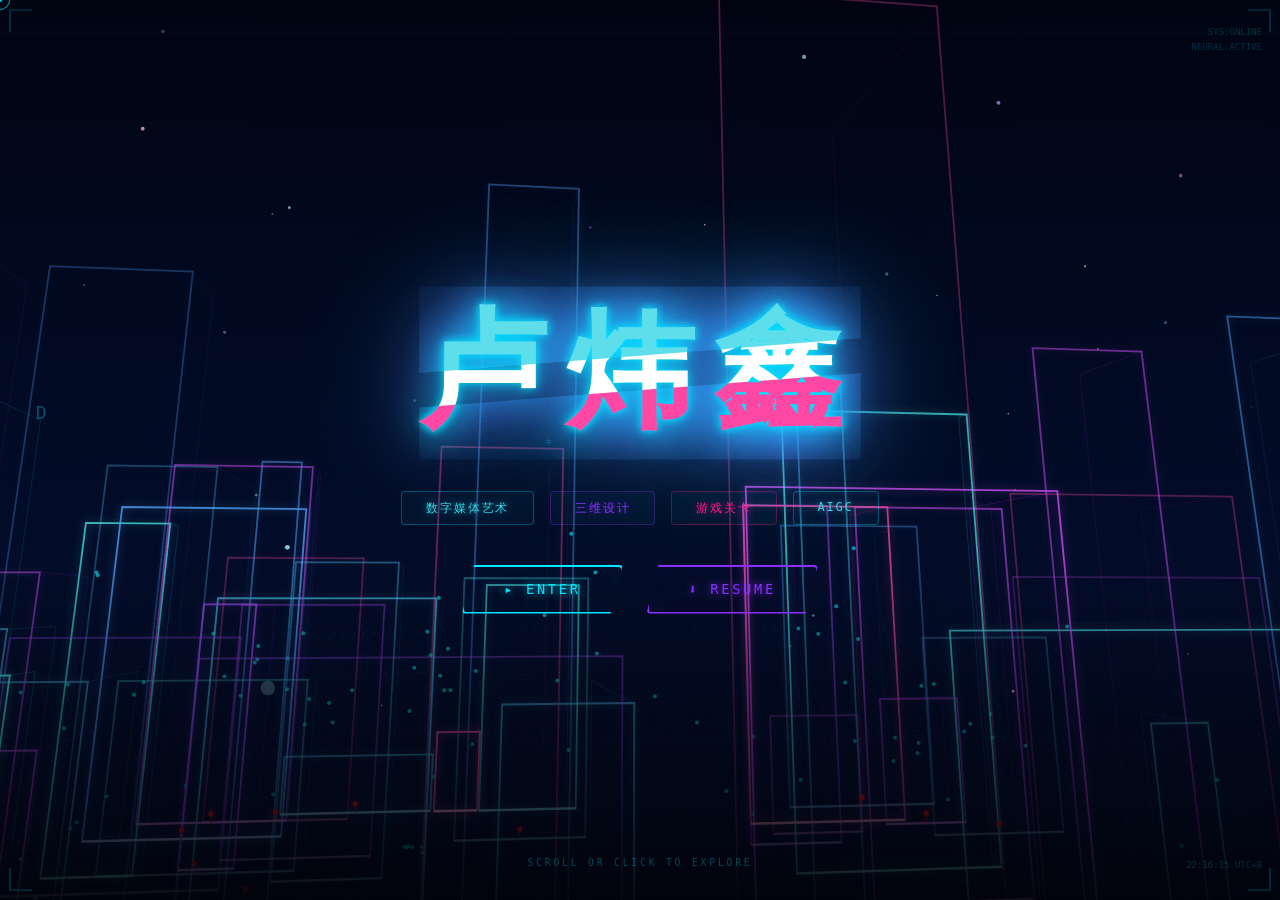
==== index.html @ b0047fca "初始版本：赛博朋克风格个人作品集" ====
<!DOCTYPE html>
<html lang="zh-CN">
<head>
  <meta charset="UTF-8">
  <meta name="viewport" content="width=device-width, initial-scale=1.0">
  <title>卢炜鑫 | Portfolio</title>
  <style>
    *{margin:0;padding:0;box-sizing:border-box}
    html,body{width:100%;height:100%;overflow:hidden;background:#010412}
    
    #cyber-canvas{position:fixed;top:0;left:0;width:100%;height:100%;z-index:0}
    
    .scanlines-overlay{
      position:fixed;inset:0;z-index:1;pointer-events:none;
      background:repeating-linear-gradient(0deg,transparent,transparent 2px,rgba(0,0,0,0.03) 2px,rgba(0,0,0,0.03) 4px);
      animation:scanMove 8s linear infinite;
    }
    @keyframes scanMove{0%{background-position:0 0}100%{background-position:0 8px}}
    
    /* Cursor - ALWAYS VISIBLE */
    #cursor{
      position:fixed;z-index:9999;pointer-events:none;
      width:20px;height:20px;
      border:1.5px solid rgba(0,229,255,0.7);
      border-radius:50%;
      transform:translate(-50%,-50%);
      transition:width 0.2s,height 0.2s,border-color 0.2s;
      mix-blend-mode:screen;
    }
    #cursor.hover{width:48px;height:48px;border-color:rgba(139,47,255,0.8)}
    #cursor.click{width:14px;height:14px;border-color:#fff}
    #cursor-dot{
      position:fixed;z-index:9999;pointer-events:none;
      width:4px;height:4px;
      background:rgba(0,229,255,0.9);
      border-radius:50%;
      transform:translate(-50%,-50%);
      box-shadow:0 0 8px rgba(0,229,255,0.6);
    }
    
    .home-wrapper{
      position:relative;z-index:10;
      min-height:100vh;display:flex;flex-direction:column;
      align-items:center;justify-content:center;padding:2rem;
    }
    
    .cyber-name{
      font-family:'Orbitron','Space Grotesk',sans-serif;
      font-size:clamp(3.5rem,10vw,8rem);font-weight:900;
      letter-spacing:0.15em;text-transform:uppercase;color:#fff;
      text-shadow:0 0 10px #00e5ff,0 0 40px #00e5ff,0 0 80px #8b2fff,0 0 120px #00e5ff;
      animation:cyberGlow 3s ease-in-out infinite;margin-bottom:0.5rem;position:relative;
    }
    @keyframes cyberGlow{
      0%,100%{text-shadow:0 0 10px #00e5ff,0 0 40px #00e5ff,0 0 80px #8b2fff}
      50%{text-shadow:0 0 20px #36d6e7,0 0 60px #8b2fff,0 0 120px #ff1a8c,0 0 160px #00e5ff}
    }
    .cyber-name::before,.cyber-name::after{
      content:attr(data-text);position:absolute;top:0;left:0;width:100%;height:100%;opacity:0.8;
    }
    .cyber-name::before{color:#36d6e7;animation:glitchTop 2s infinite;clip-path:polygon(0 0,100% 0,100% 30%,0 50%)}
    .cyber-name::after{color:#ff1a8c;animation:glitchBottom 2s infinite;clip-path:polygon(0 70%,100% 50%,100% 100%,0 100%)}
    @keyframes glitchTop{0%,100%{transform:translate(0)}20%{transform:translate(-3px,2px)}40%{transform:translate(3px,-2px)}60%{transform:translate(-1px,1px)}80%{transform:translate(2px,-1px)}}
    @keyframes glitchBottom{0%,100%{transform:translate(0)}20%{transform:translate(3px,-2px)}40%{transform:translate(-3px,2px)}60%{transform:translate(1px,-1px)}80%{transform:translate(-2px,1px)}}
    
    .cyber-tags{display:flex;gap:1rem;flex-wrap:wrap;justify-content:center;margin:1.5rem 0 2.5rem}
    .cyber-tag{
      padding:0.45rem 1.5rem;border:1px solid rgba(0,229,255,0.3);border-radius:4px;
      font-family:'JetBrains Mono',monospace;font-size:0.75rem;color:#36d6e7;
      letter-spacing:0.15em;background:rgba(0,229,255,0.03);
      text-shadow:0 0 8px rgba(0,229,255,0.5);
      animation:tagPulse 2s ease-in-out infinite;position:relative;overflow:hidden;
    }
    .cyber-tag:nth-child(2){animation-delay:0.3s;color:#8b2fff;border-color:rgba(139,47,255,0.3);text-shadow:0 0 8px rgba(139,47,255,0.5)}
    .cyber-tag:nth-child(3){animation-delay:0.6s;color:#ff1a8c;border-color:rgba(255,26,140,0.3);text-shadow:0 0 8px rgba(255,26,140,0.5)}
    .cyber-tag:nth-child(4){animation-delay:0.9s}
    @keyframes tagPulse{0%,100%{box-shadow:0 0 5px rgba(0,229,255,0.1)}50%{box-shadow:0 0 20px rgba(0,229,255,0.2),0 0 40px rgba(0,229,255,0.05)}}
    
    .cyber-buttons{display:flex;gap:1.5rem;flex-wrap:wrap;justify-content:center}
    .cyber-btn{
      padding:0.9rem 2.5rem;font-family:'JetBrains Mono',monospace;font-size:0.85rem;
      letter-spacing:0.2em;text-transform:uppercase;border-radius:4px;
      cursor:pointer;transition:all 0.3s;position:relative;overflow:hidden;
      clip-path:polygon(12px 0,100% 0,calc(100% - 12px) 100%,0 100%);
      text-decoration:none;display:inline-block;
    }
    .cyber-btn-start{background:transparent;border:2px solid #00e5ff;color:#00e5ff;text-shadow:0 0 10px #00e5ff;box-shadow:0 0 20px rgba(0,229,255,0.15),inset 0 0 20px rgba(0,229,255,0.05)}
    .cyber-btn-start:hover{background:rgba(0,229,255,0.1);box-shadow:0 0 40px rgba(0,229,255,0.3),0 0 80px rgba(0,229,255,0.1);transform:translateY(-2px)}
    .cyber-btn-dl{background:transparent;border:2px solid #8b2fff;color:#8b2fff;text-shadow:0 0 10px #8b2fff;box-shadow:0 0 20px rgba(139,47,255,0.15),inset 0 0 20px rgba(139,47,255,0.05)}
    .cyber-btn-dl:hover{background:rgba(139,47,255,0.1);box-shadow:0 0 40px rgba(139,47,255,0.3);transform:translateY(-2px)}
    
    .home-hint{position:absolute;bottom:2rem;font-family:'JetBrains Mono',monospace;font-size:0.6rem;letter-spacing:0.3em;color:rgba(0,229,255,0.3);animation:hintPulse 2s ease-in-out infinite}
    @keyframes hintPulse{0%,100%{opacity:0.3}50%{opacity:0.7}}
    
    /* Slash transition (hidden until click) */
    .slash-half{position:fixed;top:0;height:100vh;background:#010108;z-index:1001;pointer-events:none;display:none}
    .slash-half.show{display:block}
    .slash-left{left:0;width:55vw;clip-path:polygon(0 0,100% 0,25% 100%,0 100%);transform:translateX(0)}
    .slash-left.slash-out{transform:translateX(-60vw);transition:transform 0.7s cubic-bezier(0.7,0,0.3,1)}
    .slash-right{right:0;width:55vw;clip-path:polygon(75% 0,100% 0,100% 100%,0 100%);transform:translateX(0)}
    .slash-right.slash-out{transform:translateX(60vw);transition:transform 0.7s cubic-bezier(0.7,0,0.3,1)}
    .slash-flash{position:fixed;inset:0;z-index:1002;background:#fff;opacity:0;pointer-events:none;transition:opacity 0.1s}
    .slash-flash.active{opacity:1}
    .slash-zoom{transition:transform 0.6s cubic-bezier(0.7,0,0.3,1),filter 0.6s,opacity 0.6s}
    .slash-zoom.zooming{transform:scale(1.8);filter:blur(3px);opacity:0.3}
    
    @media(max-width:768px){
      #cursor,#cursor-dot{display:none}
      .cyber-name{font-size:3rem}
    }
  </style>
</head>
<body>

<canvas id="cyber-canvas"></canvas>
<canvas id="trail-canvas" style="position:fixed;inset:0;z-index:5;pointer-events:none"></canvas>
<div class="scanlines-overlay"></div>
<div id="cursor"></div>
<div id="cursor-dot"></div>

<div class="home-wrapper slash-zoom">
  <h1 class="cyber-name" data-text="卢炜鑫">卢炜鑫</h1>
  <div class="cyber-tags">
    <span class="cyber-tag">数字媒体艺术</span>
    <span class="cyber-tag">三维设计</span>
    <span class="cyber-tag">游戏关卡</span>
    <span class="cyber-tag">AIGC</span>
  </div>
  <div class="cyber-buttons">
    <a href="about.html" class="cyber-btn cyber-btn-start" id="btn-enter">▸ ENTER</a>
    <button class="cyber-btn cyber-btn-dl" id="dl-resume">⬇ RESUME</button>
  </div>
  <div class="home-hint">SCROLL OR CLICK TO EXPLORE</div>
</div>

<div class="slash-half slash-left" id="slash-l"></div>
<div class="slash-half slash-right" id="slash-r"></div>
<div class="slash-flash" id="slash-flash"></div>

<script>
// ===== CURSOR SYSTEM =====
(function(){
  var cr=document.getElementById('cursor'),cd=document.getElementById('cursor-dot');
  var cx=0,cy=0,cdx=0,cdy=0;
  document.addEventListener('mousemove',function(e){cx=e.clientX;cy=e.clientY;if(cd){cd.style.left=cx+'px';cd.style.top=cy+'px'}});
  function ac(){cdx+=(cx-cdx)*0.12;cdy+=(cy-cdy)*0.12;if(cr){cr.style.left=cdx+'px';cr.style.top=cdy+'px'}requestAnimationFrame(ac)}
  ac();
  var ht='a,button,.cyber-btn';
  document.addEventListener('mouseover',function(e){if(e.target.closest(ht)&&cr)cr.classList.add('hover')});
  document.addEventListener('mouseout',function(e){if(e.target.closest(ht)&&cr)cr.classList.remove('hover')});
  document.addEventListener('mousedown',function(){if(cr)cr.classList.add('click')});
  document.addEventListener('mouseup',function(){if(cr)cr.classList.remove('click')});
})();

// ===== ENTER TRANSITION =====
document.getElementById('btn-enter').addEventListener('click',function(e){
  e.preventDefault();var t=this.getAttribute('href');
  var w=document.querySelector('.home-wrapper'),sl=document.getElementById('slash-l'),sr=document.getElementById('slash-r'),sf=document.getElementById('slash-flash');
  sl.classList.add('show');sr.classList.add('show');sl.offsetHeight;
  if(w)w.classList.add('slash-zoom','zooming');
  setTimeout(function(){sl.classList.add('slash-out');sr.classList.add('slash-out')},100);
  setTimeout(function(){sf.classList.add('active')},450);
  setTimeout(function(){window.location.href=t},600);
});

// ===== RESUME DOWNLOAD =====
document.getElementById('dl-resume').addEventListener('click',function(){
  var a=document.createElement('a');a.href='简历.pdf';a.download='卢炜鑫_简历.pdf';a.click();
});

// ===== WIREFRAME CITY CANVAS =====
(function(){
  var C=document.getElementById('cyber-canvas');if(!C)return;
  var X=C.getContext('2d'),W,H;
  function R(){W=C.width=window.innerWidth;H=C.height=window.innerHeight}R();window.addEventListener('resize',R);
  var M={x:W/2,y:H/2};document.addEventListener('mousemove',function(e){M.x=e.clientX;M.y=e.clientY});
  var T=0,scrollY=0;window.addEventListener('scroll',function(){scrollY=window.pageYOffset});
  var clicks=[];document.addEventListener('click',function(e){clicks.push({x:e.clientX,y:e.clientY,r:0,a:0.8})});

  var cam={x:0,y:1.8,z:0.5,tx:0,ty:0};
  var VPX=W/2,VPY=H*0.55;

  function project(x,y,z){
    var dx=x-cam.x,dy=y-cam.y,dz=z-cam.z;
    var rx=dx*Math.cos(-cam.tx)-dz*Math.sin(-cam.tx);
    var rz=dx*Math.sin(-cam.tx)+dz*Math.cos(-cam.tx);
    var ry=dy*Math.cos(-cam.ty)-rz*Math.sin(-cam.ty);
    var rz2=dy*Math.sin(-cam.ty)+rz*Math.cos(-cam.ty);
    if(rz2<0.03)return null;
    var scale=3.5/(rz2+0.5);
    return{x:VPX+rx*scale*W*0.28,y:VPY-ry*scale*H*0.22,scale:scale,rz:rz2};
  }

  var gS=18,gSp=0.4;
  var blds=[];
  for(var i=0;i<80;i++){
    var bx=(Math.random()-0.5)*gS*gSp,bz=0.3+Math.random()*gS*gSp*0.9;
    var bw=0.12+Math.random()*0.7,bh=0.4+Math.random()*3,bd=0.08+Math.random()*0.6;
    var hue=[195,270,330,180,210,285][Math.floor(Math.random()*6)];
    blds.push({x:bx,z:bz,w:bw,h:bh,d:bd,hue:hue,glow:0.5+Math.random()*0.5,pulse:Math.random()*Math.PI*2,ps:0.015+Math.random()*0.05,a2:Math.random()>0.35,gridC:[],sec:Math.floor(1+Math.random()*4)});
  }
  for(var i=0;i<blds.length;i++)for(var j=i+1;j<blds.length;j++){var dx=blds[i].x-blds[j].x,dz=blds[i].z-blds[j].z;if(Math.sqrt(dx*dx+dz*dz)<1.6&&Math.random()<0.25)blds[i].gridC.push(j)}

  var df=[];for(var i=0;i<100;i++){var o={x:(Math.random()-0.5)*gS*gSp,z:0.05,sp:0.02+Math.random()*0.12,hue:[195,270,330,180][Math.floor(Math.random()*4)]};o.ox=o.x;df.push(o)}
  var fp=[];for(var i=0;i<120;i++)fp.push({x:(Math.random()-0.5)*10,y:0.5+Math.random()*5,z:0.1+Math.random()*7,vx:(Math.random()-0.5)*0.012,vy:(Math.random()-0.5)*0.01,vz:(Math.random()-0.5)*0.012,size:0.4+Math.random()*2.5,hue:[195,270,330,180][Math.floor(Math.random()*4)],a:0.25+Math.random()*0.7});
  var cc='01ABCDEFGHIJKLシステムリンクデータフローネットワーク'.split(''),fc=[];for(var i=0;i<40;i++)fc.push({x:(Math.random()-0.5)*9,y:0.5+Math.random()*5,z:0.2+Math.random()*6,vx:(Math.random()-0.5)*0.008,vy:(Math.random()-0.5)*0.006,vz:(Math.random()-0.5)*0.008,text:cc[Math.floor(Math.random()*cc.length)],a:0.15+Math.random()*0.4});
  var pulses=[];setInterval(function(){pulses.push({x:(Math.random()-0.5)*gS*gSp,z:0.3+Math.random()*gS*gSp*0.7,r:0,a:0.5})},3000);

  function dB(b,md){
    var fbl=project(b.x-b.w/2,b.h,b.z),fbr=project(b.x+b.w/2,b.h,b.z),ftl=project(b.x-b.w/2,0,b.z),ftr=project(b.x+b.w/2,0,b.z);
    if(!fbl||!ftl||!ftr||!fbr)return;
    var alpha=b.glow*(0.7+Math.sin(T*b.ps+b.pulse)*0.3);
    if(md<250)alpha=Math.min(1,alpha+(250-md)/250*0.4);
    var h=b.hue,sat=85,lum=62;if(md<200){sat=95;lum=78}

    var btl=project(b.x-b.w/2,0,b.z+b.d),btr=project(b.x+b.w/2,0,b.z+b.d),bbl=project(b.x-b.w/2,b.h,b.z+b.d),bbr=project(b.x+b.w/2,b.h,b.z+b.d);
    for(var s=1;s<b.sec;s++){var sy=b.h*(s/b.sec),sl=project(b.x-b.w/2,sy,b.z),sr=project(b.x+b.w/2,sy,b.z);if(sl&&sr){X.strokeStyle='hsla('+h+',80%,55%,'+alpha*0.12+')';X.lineWidth=0.4;X.beginPath();X.moveTo(sl.x,sl.y);X.lineTo(sr.x,sr.y);X.stroke()}}
    X.strokeStyle='hsla('+h+','+sat+'%,'+lum+'%,'+alpha+')';X.lineWidth=1.8;
    X.shadowColor='hsla('+h+','+sat+'%,'+lum+'%,'+alpha*0.7+')';X.shadowBlur=10;
    X.beginPath();X.moveTo(ftl.x,ftl.y);X.lineTo(ftr.x,ftr.y);X.lineTo(fbr.x,fbr.y);X.lineTo(fbl.x,fbl.y);X.closePath();X.stroke();
    X.strokeStyle='hsla('+h+',100%,85%,'+alpha+')';X.lineWidth=2.5;X.shadowBlur=18;X.beginPath();X.moveTo(ftl.x,ftl.y);X.lineTo(ftr.x,ftr.y);X.stroke();X.shadowBlur=0;
    var midY=ftl.y+(fbl.y-ftl.y)*0.5,midX=ftl.x+(ftr.x-ftl.x)*0.5;X.strokeStyle='hsla('+h+',75%,55%,'+alpha*0.12+')';X.lineWidth=0.4;X.beginPath();X.moveTo(ftl.x,midY);X.lineTo(ftr.x,midY);X.moveTo(midX,ftl.y);X.lineTo(midX,fbl.y);X.stroke();
    if(btl&&btr){X.strokeStyle='hsla('+h+',80%,50%,'+alpha*0.35+')';X.lineWidth=0.7;X.beginPath();X.moveTo(ftr.x,ftr.y);X.lineTo(btr.x,btr.y);X.lineTo(bbr.x,bbr.y);X.lineTo(fbr.x,fbr.y);X.stroke()}
    if(b.a2){var tx=(ftl.x+ftr.x)/2,ty=ftl.y;X.strokeStyle='rgba(255,20,20,0.7)';X.lineWidth=1;X.beginPath();X.moveTo(tx,ty);X.lineTo(tx,ty-18*fbl.scale);X.stroke();X.fillStyle='#ff1414';X.shadowColor='rgba(255,0,0,0.9)';X.shadowBlur=6;X.beginPath();X.arc(tx,ty-18*fbl.scale,2.5,0,Math.PI*2);X.fill();X.shadowBlur=0}
  }

  function drawGrid(){
    for(var i=0;i<2;i++){X.strokeStyle='rgba(0,229,255,'+(i===0?'0.05':'0.03')+')';X.lineWidth=0.5;
      for(var gx=-gS;gx<gS;gx++){X.beginPath();for(var gz=0;gz<=gS;gz++){var p=project(gx*gSp+(i*0.1),0,gz*gSp);if(p)X.lineTo(p.x,p.y);else{X.moveTo(0,0);X.beginPath()}}X.stroke()}
      for(var gz=0;gz<=gS;gz++){X.beginPath();for(var gx=-gS;gx<=gS;gx++){var p=project(gx*gSp+(i*0.1),0,gz*gSp);if(p)X.lineTo(p.x,p.y);else{X.moveTo(0,0);X.beginPath()}}X.stroke()}
    }
  }

  function drawConn(){
    blds.forEach(function(b){b.gridC.forEach(function(j){var ob=blds[j],p1=project(b.x,b.h*0.6,b.z),p2=project(ob.x,ob.h*0.6,ob.z);if(!p1||!p2)return;var alpha=0.08+Math.sin(T*0.025+b.pulse)*0.04;X.strokeStyle='rgba(0,200,255,'+alpha+')';X.lineWidth=0.5;X.setLineDash([3,7]);X.beginPath();X.moveTo(p1.x,p1.y);X.lineTo(p2.x,p2.y);X.stroke();X.setLineDash([]);var dp=(T*0.02+b.pulse*2)%1;X.fillStyle='rgba(0,255,255,0.6)';X.beginPath();X.arc(p1.x+(p2.x-p1.x)*dp,p1.y+(p2.y-p1.y)*dp,2,0,Math.PI*2);X.fill()})});
  }

  function drawFlow(){
    df.forEach(function(d){d.z+=d.sp;if(d.z>gS*gSp){d.z=0.05;d.x=(Math.random()-0.5)*gS*gSp;d.ox=d.x}d.x=d.ox+Math.sin(d.z*5+T*0.02)*0.3;var p=project(d.x,0.02,d.z);if(!p)return;X.fillStyle='hsla('+d.hue+',90%,85%,0.8)';X.shadowColor='hsla('+d.hue+',90%,75%,0.7)';X.shadowBlur=5;X.beginPath();X.arc(p.x,p.y,1.8*p.scale,0,Math.PI*2);X.fill();X.shadowBlur=0});
  }

  function drawFP(){
    fp.forEach(function(p){p.x+=p.vx;p.y+=p.vy;p.z+=p.vz;if(Math.abs(p.x)>6.5)p.vx*=-1;if(p.y>5.5||p.y<0.15)p.vy*=-1;if(p.z>7.5||p.z<0.05)p.vz*=-1;var proj=project(p.x,p.y,p.z);if(!proj||proj.x<0||proj.x>W||proj.y<0||proj.y>H)return;X.fillStyle='hsla('+p.hue+',80%,80%,'+p.a+')';X.beginPath();X.arc(proj.x,proj.y,p.size*proj.scale,0,Math.PI*2);X.fill()});
  }

  function drawFC(){
    fc.forEach(function(f){f.x+=f.vx;f.y+=f.vy;f.z+=f.vz;if(Math.abs(f.x)>5)f.vx*=-1;if(f.y>5||f.y<0.2)f.vy*=-1;if(f.z>6.5||f.z<0.1)f.vz*=-1;var proj=project(f.x,f.y,f.z);if(!proj||proj.x<0||proj.x>W||proj.y<0||proj.y>H)return;X.font=(10*proj.scale)+'px "JetBrains Mono",monospace';X.fillStyle='rgba(0,229,255,'+f.a+')';X.textAlign='center';X.fillText(f.text,proj.x,proj.y)});
  }

  function drawPulses(){
    for(var i=pulses.length-1;i>=0;i--){var p=pulses[i];p.r+=0.03;p.a-=0.003;if(p.a<=0){pulses.splice(i,1);continue}var cp=project(p.x,0.05,p.z);if(cp){X.beginPath();X.arc(cp.x,cp.y,p.r*20,0,Math.PI*2);X.strokeStyle='rgba(0,229,255,'+p.a*0.3+')';X.lineWidth=1.5;X.stroke()}}
  }

  function drawClicks(){
    for(var i=clicks.length-1;i>=0;i--){var cl=clicks[i];cl.r+=4;cl.a-=0.012;if(cl.a<=0){clicks.splice(i,1);continue}X.beginPath();X.arc(cl.x,cl.y,cl.r,0,Math.PI*2);X.strokeStyle='rgba(0,229,255,'+cl.a+')';X.lineWidth=2.5;X.shadowColor='rgba(0,229,255,'+cl.a+')';X.shadowBlur=20;X.stroke();X.shadowBlur=0}
  }

  function drawHUD(){
    X.strokeStyle='rgba(0,229,255,0.3)';X.lineWidth=1.2;var bs=22;
    X.beginPath();X.moveTo(10,10+bs);X.lineTo(10,10);X.lineTo(10+bs,10);X.stroke();
    X.beginPath();X.moveTo(W-10-bs,10);X.lineTo(W-10,10);X.lineTo(W-10,10+bs);X.stroke();
    X.beginPath();X.moveTo(10,H-10-bs);X.lineTo(10,H-10);X.lineTo(10+bs,H-10);X.stroke();
    X.beginPath();X.moveTo(W-10-bs,H-10);X.lineTo(W-10,H-10);X.lineTo(W-10,H-10-bs);X.stroke();
    X.font='9px "JetBrains Mono",monospace';X.fillStyle='rgba(0,229,255,0.2)';X.textAlign='right';
    ['SYS:ONLINE','NEURAL:ACTIVE'].forEach(function(t,i){X.fillText(t,W-18,35+i*15)});
    var d=new Date();X.textAlign='right';X.fillText(d.toTimeString().substring(0,8)+' UTC+8',W-18,H-32);
  }

  function animate(){
    T++;
    cam.tx=-0.15+Math.sin(T*0.0004)*0.12+(M.x/W-0.5)*0.25;
    cam.ty=-0.22+Math.cos(T*0.00035)*0.06+(M.y/H-0.5)*0.08;
    cam.z=(0.8+Math.sin(T*0.00025)*0.25)-(T*0.00008);if(cam.z<0.3)cam.z=1.2;
    cam.y+=scrollY*0.0003;scrollY=0;

    var sk=X.createLinearGradient(0,0,0,H);
    sk.addColorStop(0,'#010412');sk.addColorStop(0.35,'#020a22');sk.addColorStop(0.65,'#030d2a');sk.addColorStop(1,'#041030');
    X.fillStyle=sk;X.fillRect(0,0,W,H);
    drawGrid();drawPulses();drawConn();
    blds.sort(function(a,b){return(a.z+a.d)-(b.z+b.d)});
    blds.forEach(function(b){var bp=project(b.x,b.h*0.5,b.z);var dist=bp?Math.sqrt((bp.x-M.x)**2+(bp.y-M.y)**2):9999;dB(b,dist)});
    drawFlow();drawFC();drawFP();drawClicks();
    for(var i=0;i<4;i++){var sy=(T*1.5+i*H/4)%H;X.strokeStyle='rgba(0,229,255,'+(0.02+Math.sin(sy)*0.015)+')';X.lineWidth=0.8;X.beginPath();X.moveTo(0,sy);X.lineTo(W,sy);X.stroke()}
    var fg=X.createLinearGradient(0,VPY+60,0,H);fg.addColorStop(0,'rgba(2,4,16,0)');fg.addColorStop(0.45,'rgba(2,4,16,0.55)');fg.addColorStop(1,'rgba(1,2,8,0.9)');X.fillStyle=fg;X.fillRect(0,VPY+60,W,H-VPY-60);
    drawHUD();
    
// ===== CURSOR TRAIL =====
var trailCtx2=document.getElementById('trail-canvas').getContext('2d');
var trailPos2=[];
document.addEventListener('mousemove',function(e){trailPos2.push({x:e.clientX,y:e.clientY,t:performance.now()});if(trailPos2.length>25)trailPos2.shift()});
function drawTrail2(){
  trailCtx2.clearRect(0,0,window.innerWidth,window.innerHeight);
  for(var i=0;i<trailPos2.length;i++){var p=trailPos2[i],age=(performance.now()-p.t)/1000,alpha=Math.max(0,0.5-age*2.5),r=1+(i/trailPos2.length)*5;
    trailCtx2.beginPath();trailCtx2.arc(p.x,p.y,r,0,Math.PI*2);
    trailCtx2.fillStyle='rgba(0,229,255,'+alpha+')';trailCtx2.fill();
    trailCtx2.beginPath();trailCtx2.arc(p.x,p.y,r*2.5,0,Math.PI*2);
    trailCtx2.fillStyle='rgba(0,229,255,'+alpha*0.15+')';trailCtx2.fill();
  }
  requestAnimationFrame(drawTrail2);
}
drawTrail2();
requestAnimationFrame(animate);
  }
  animate();
})();
</script>

</body>
</html>
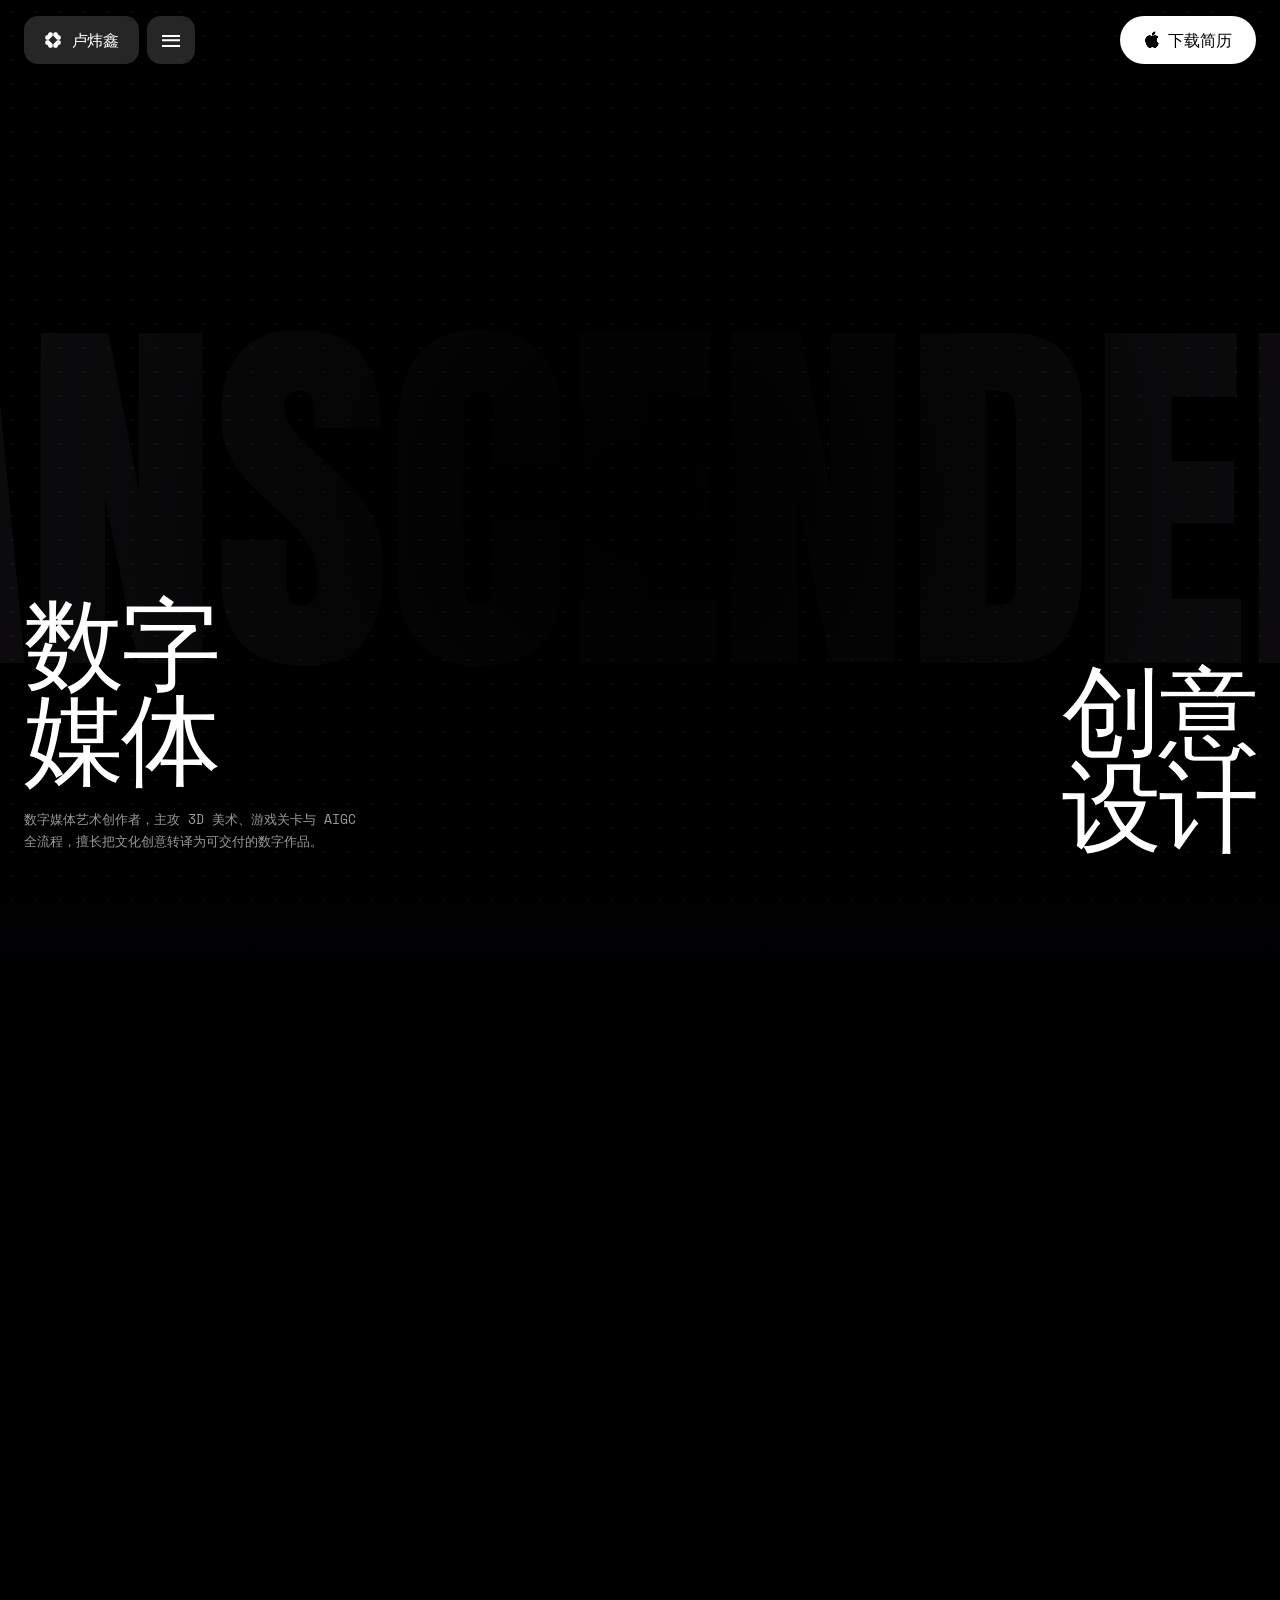
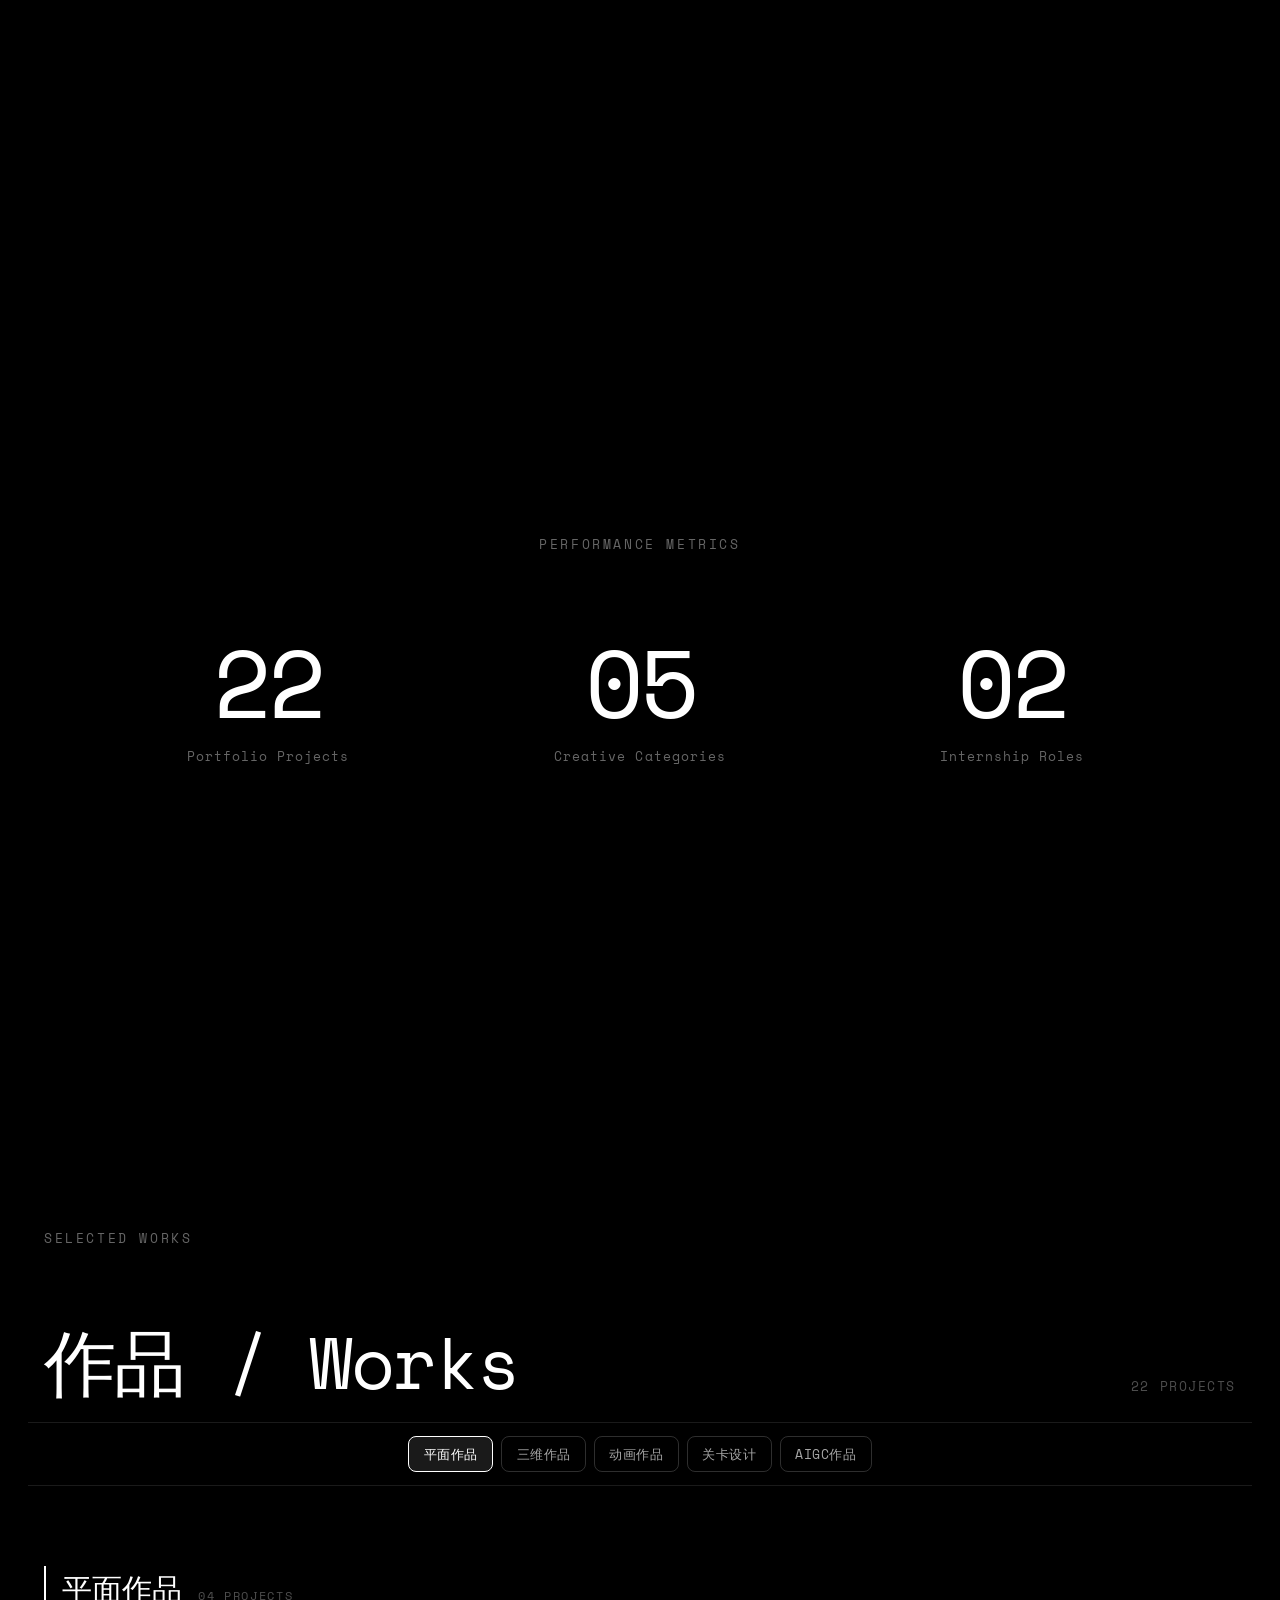
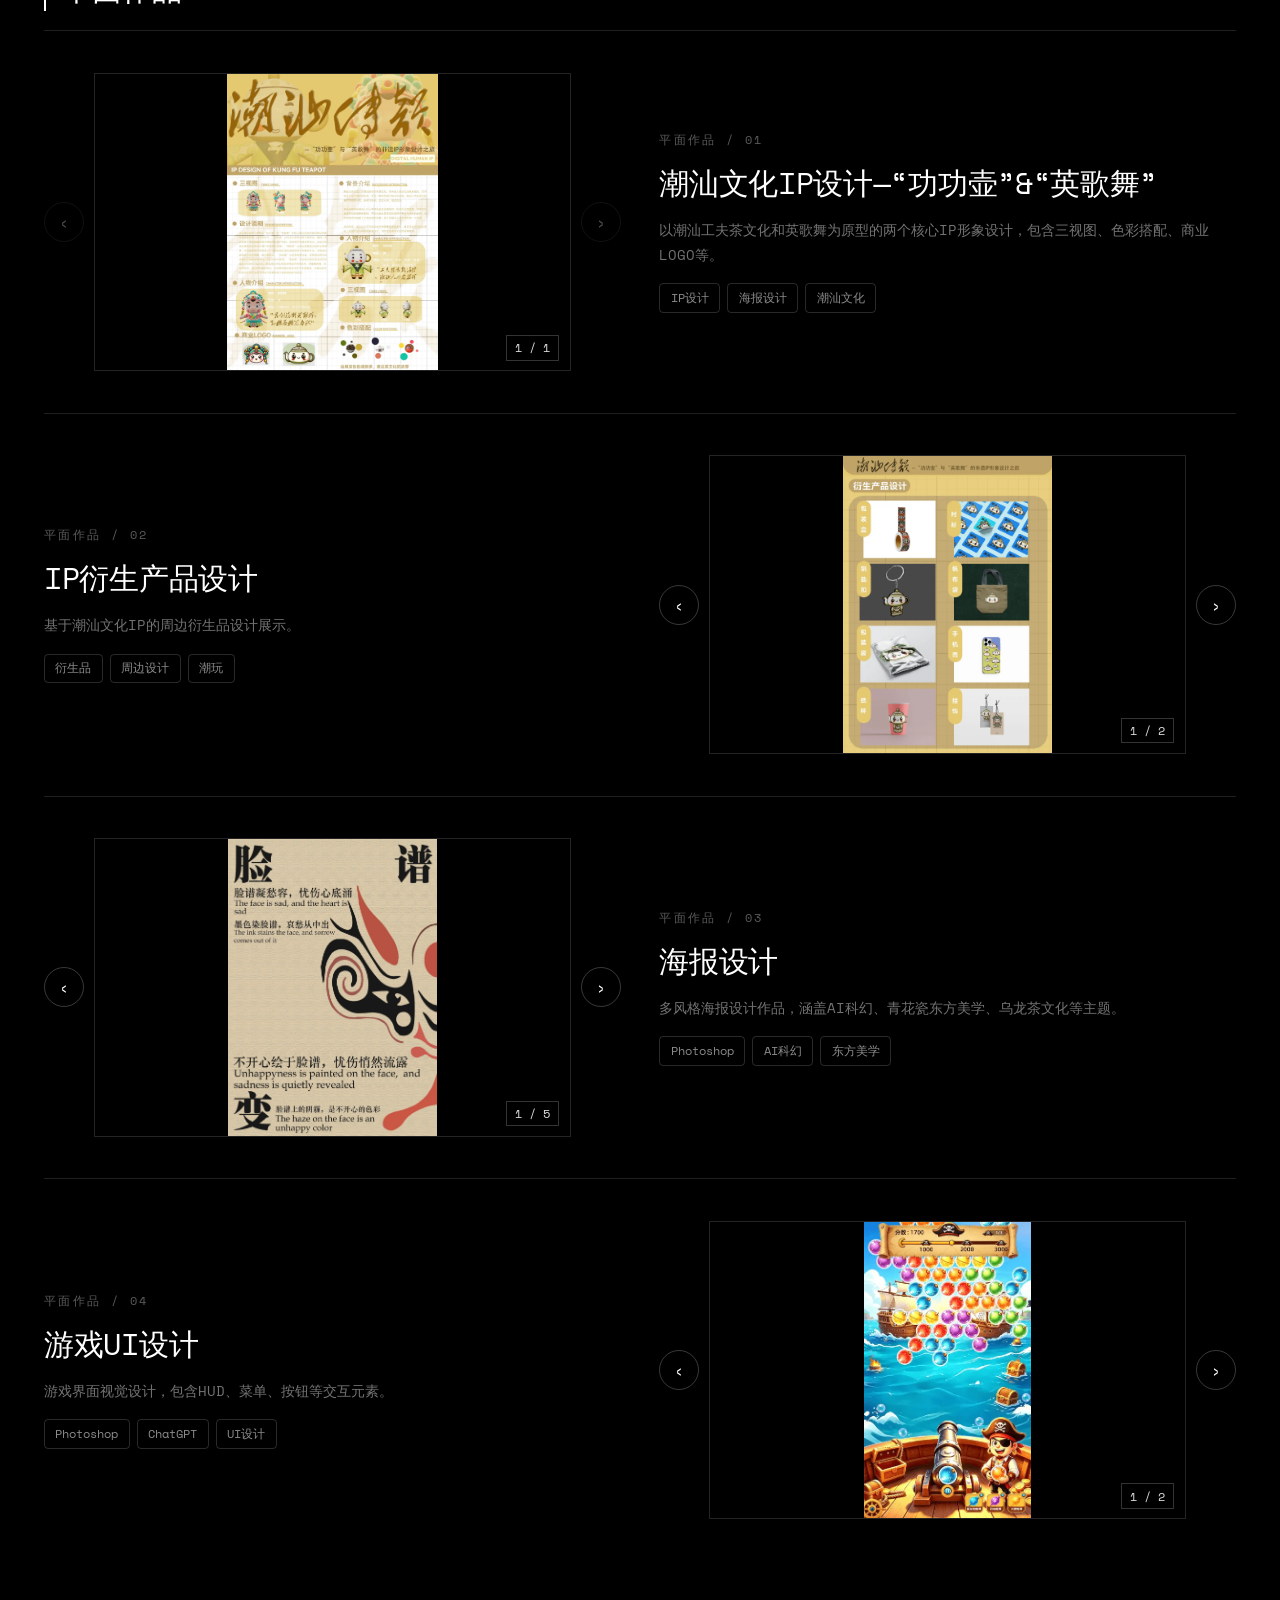
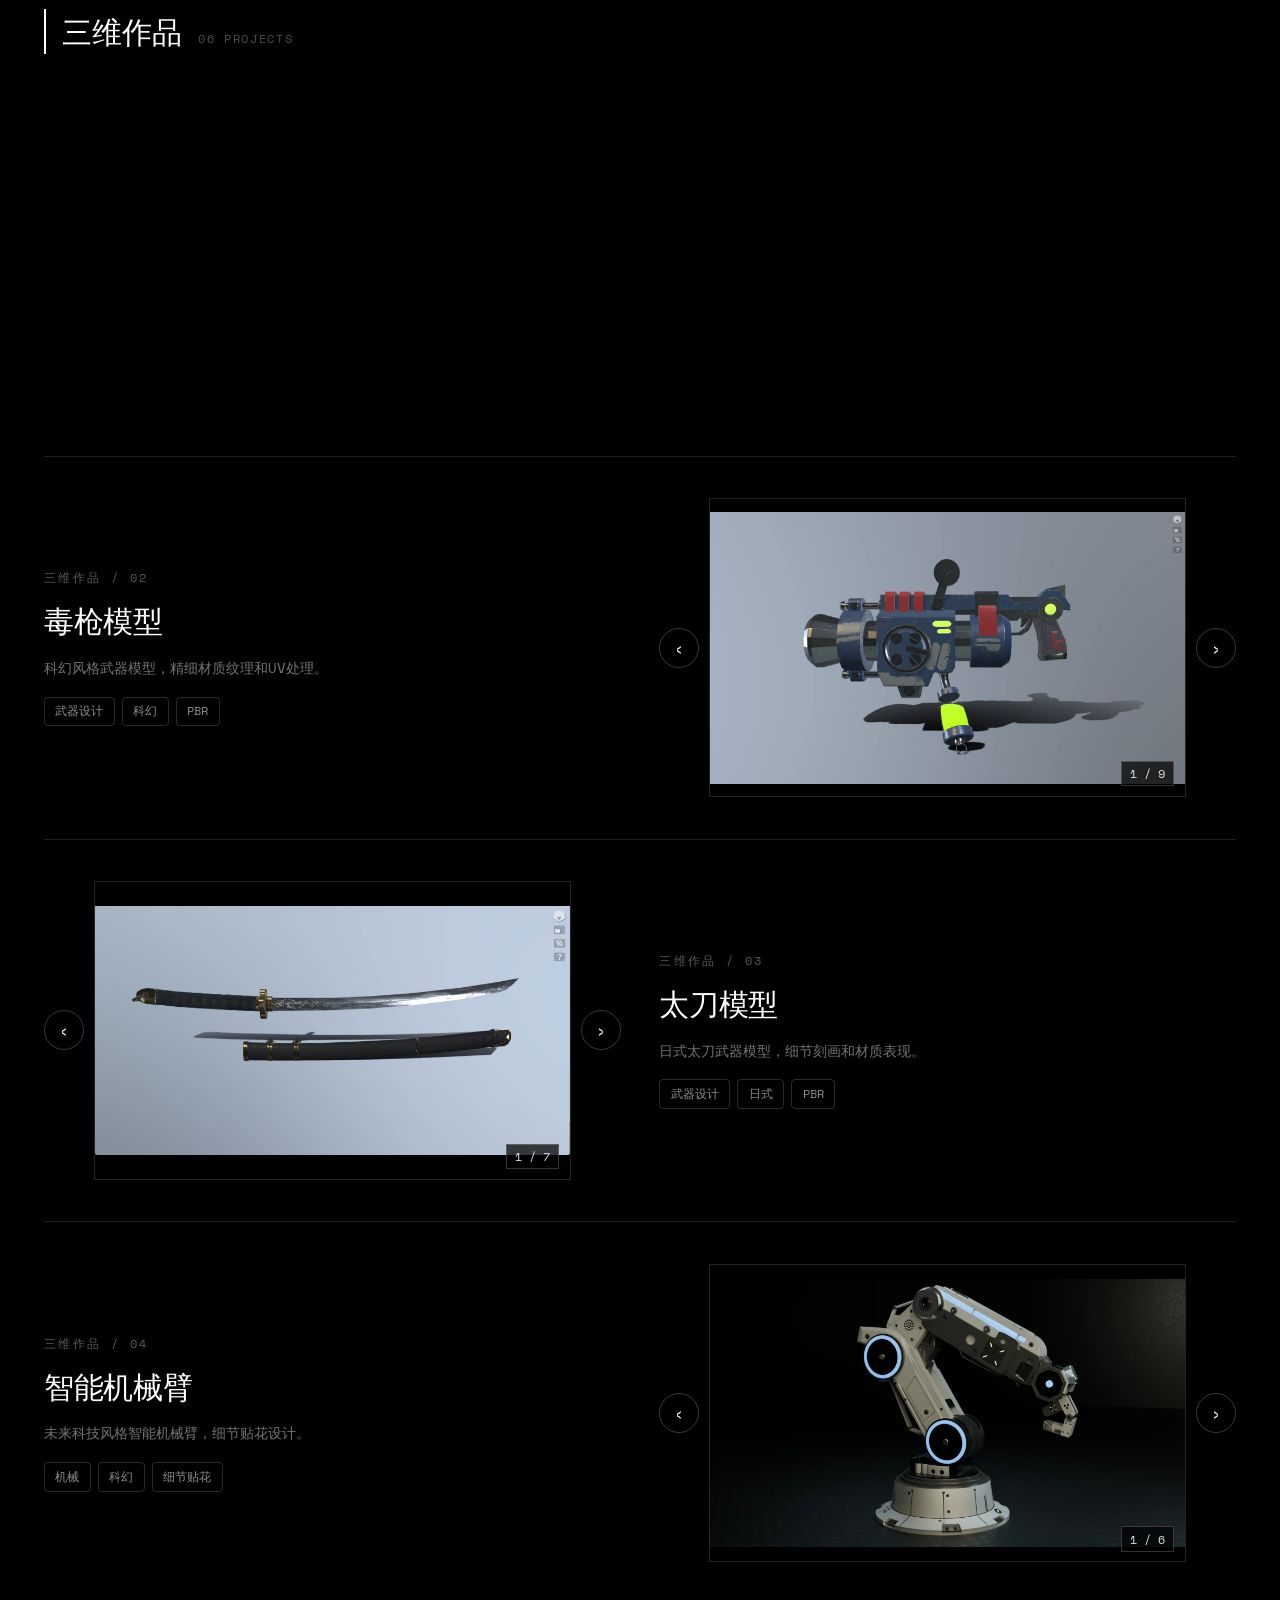
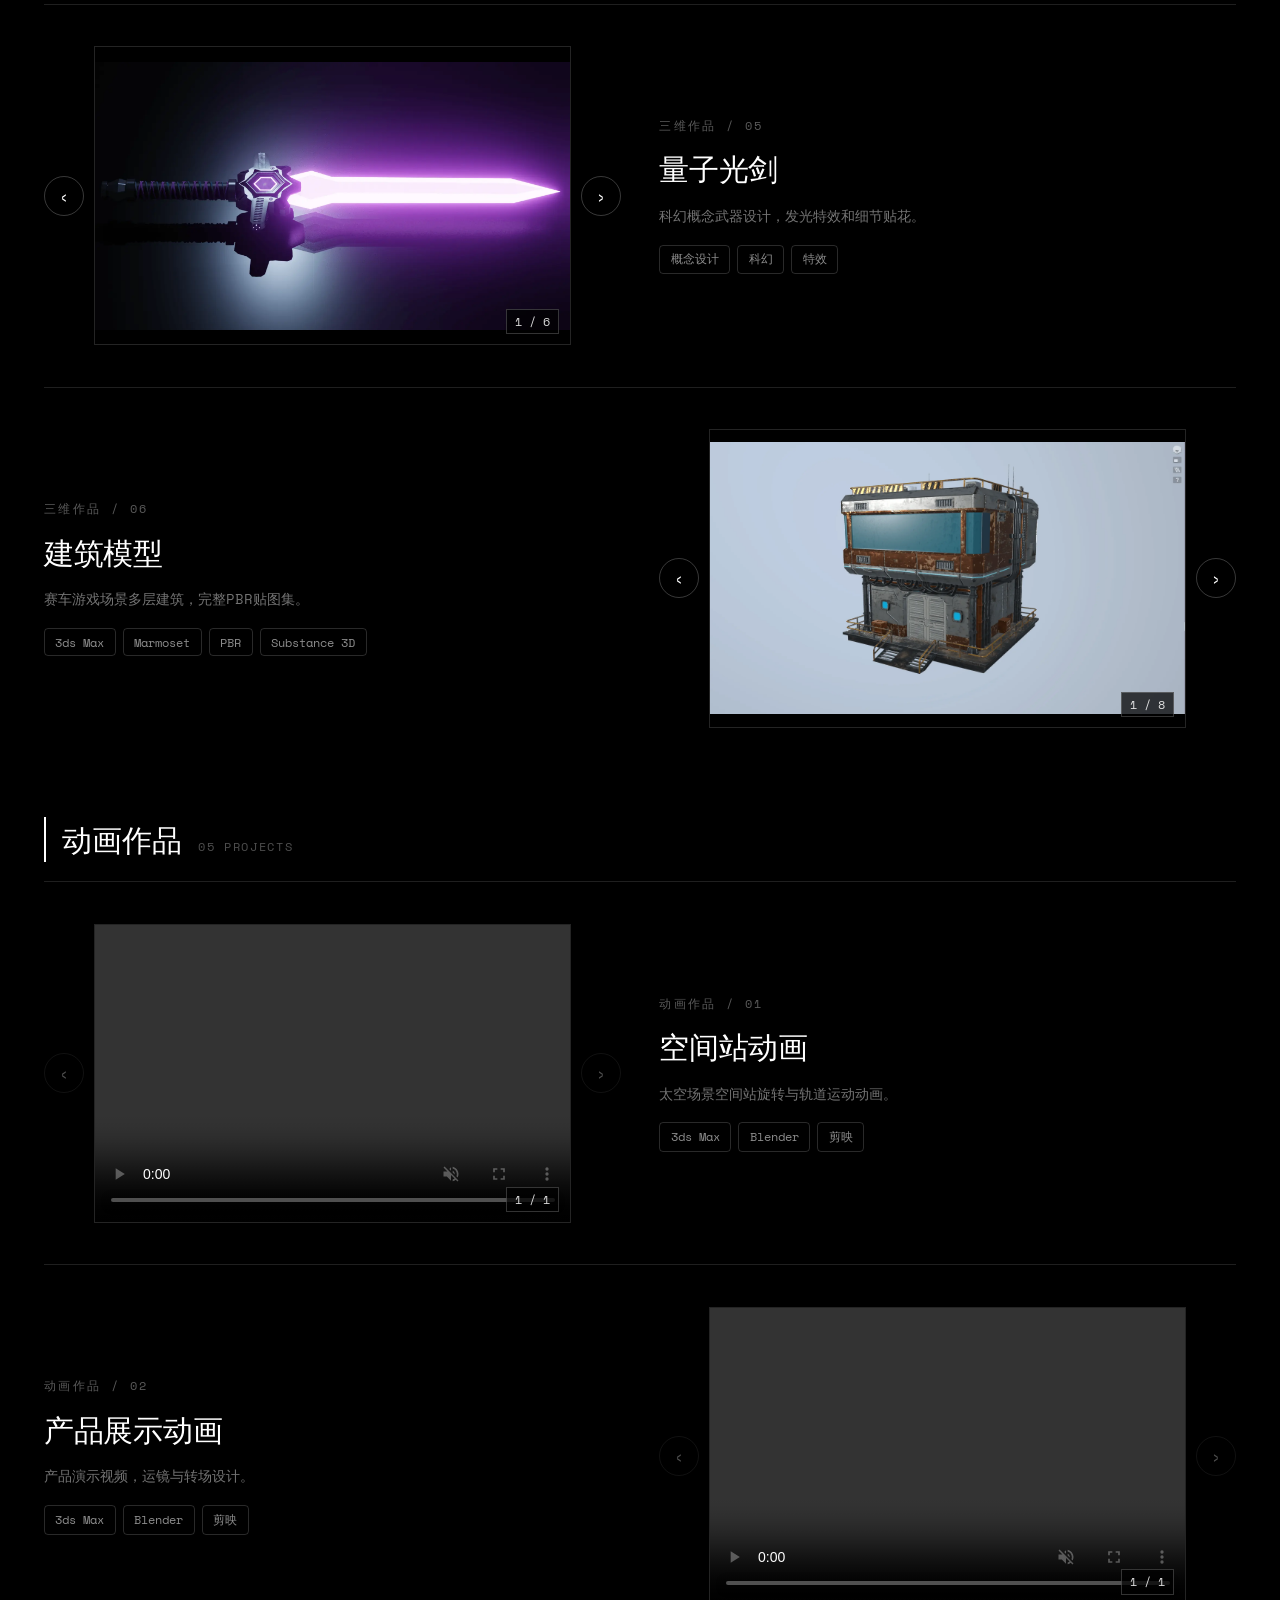
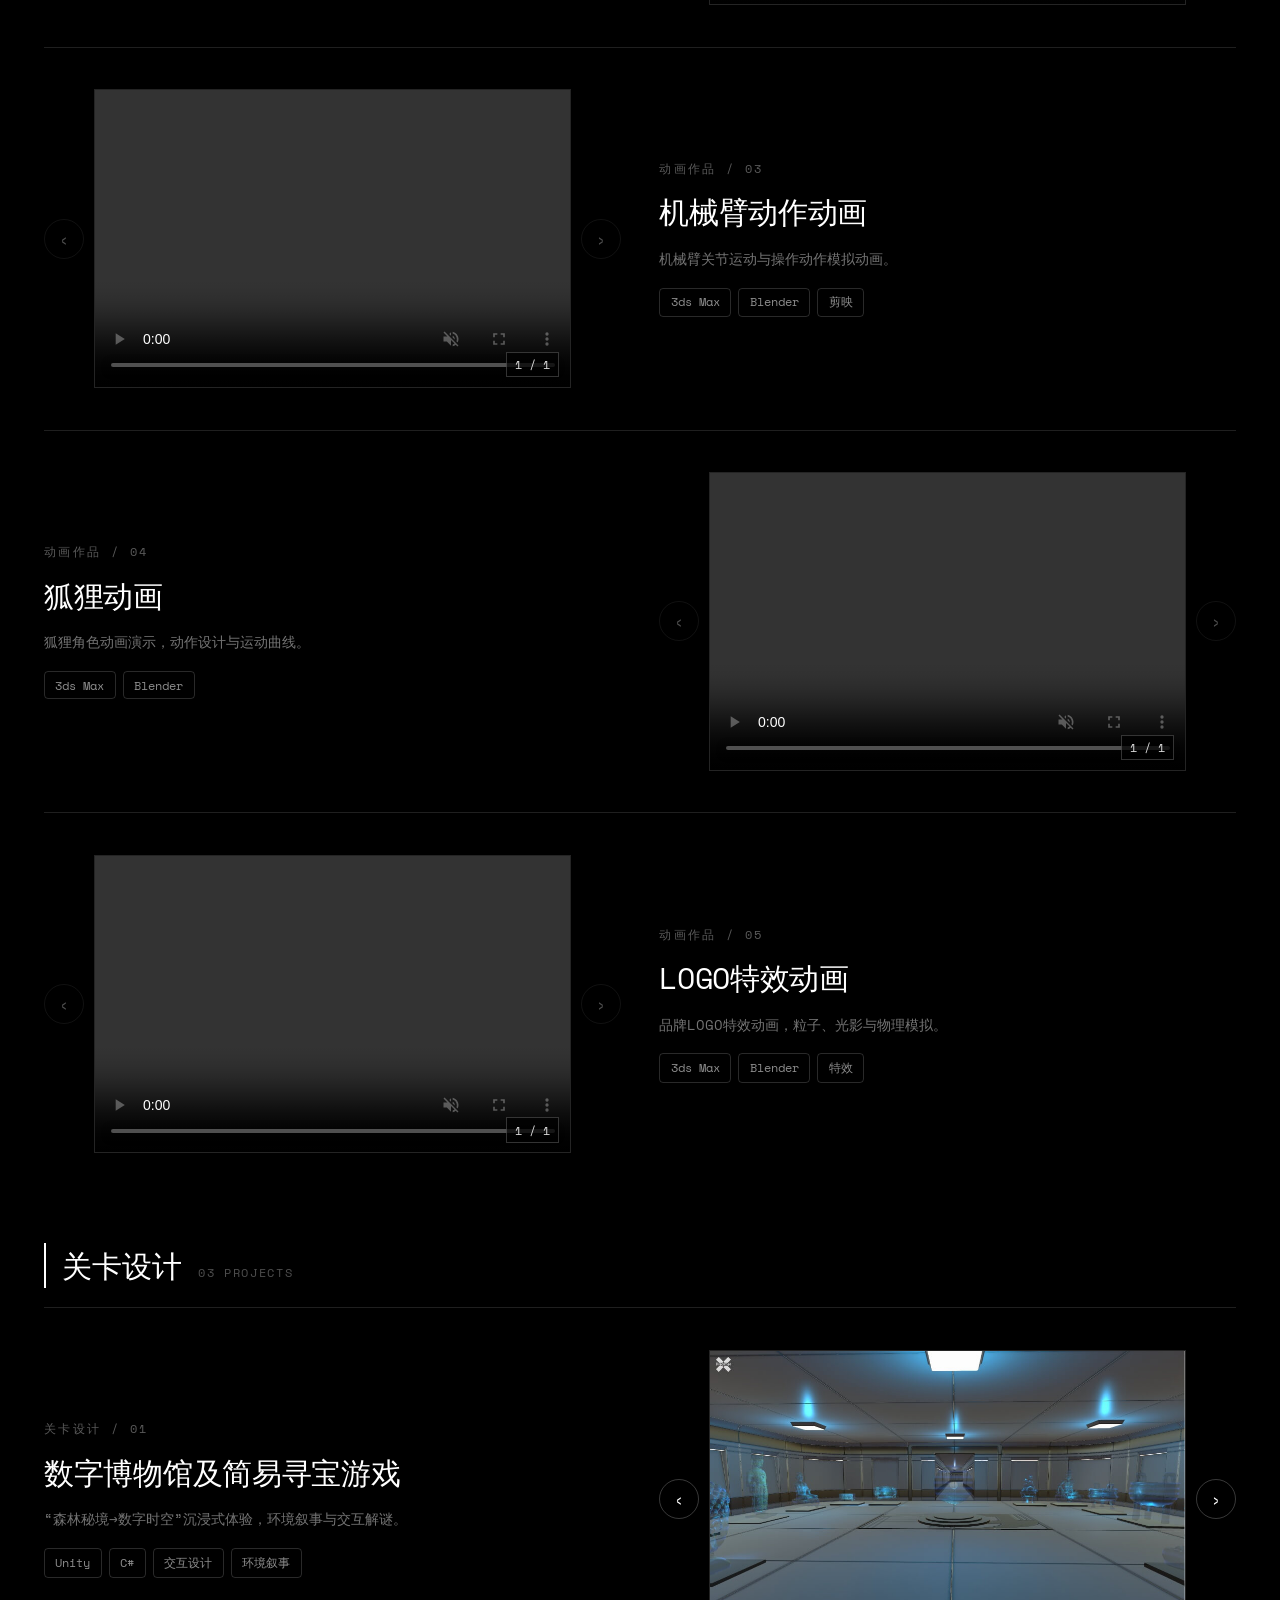
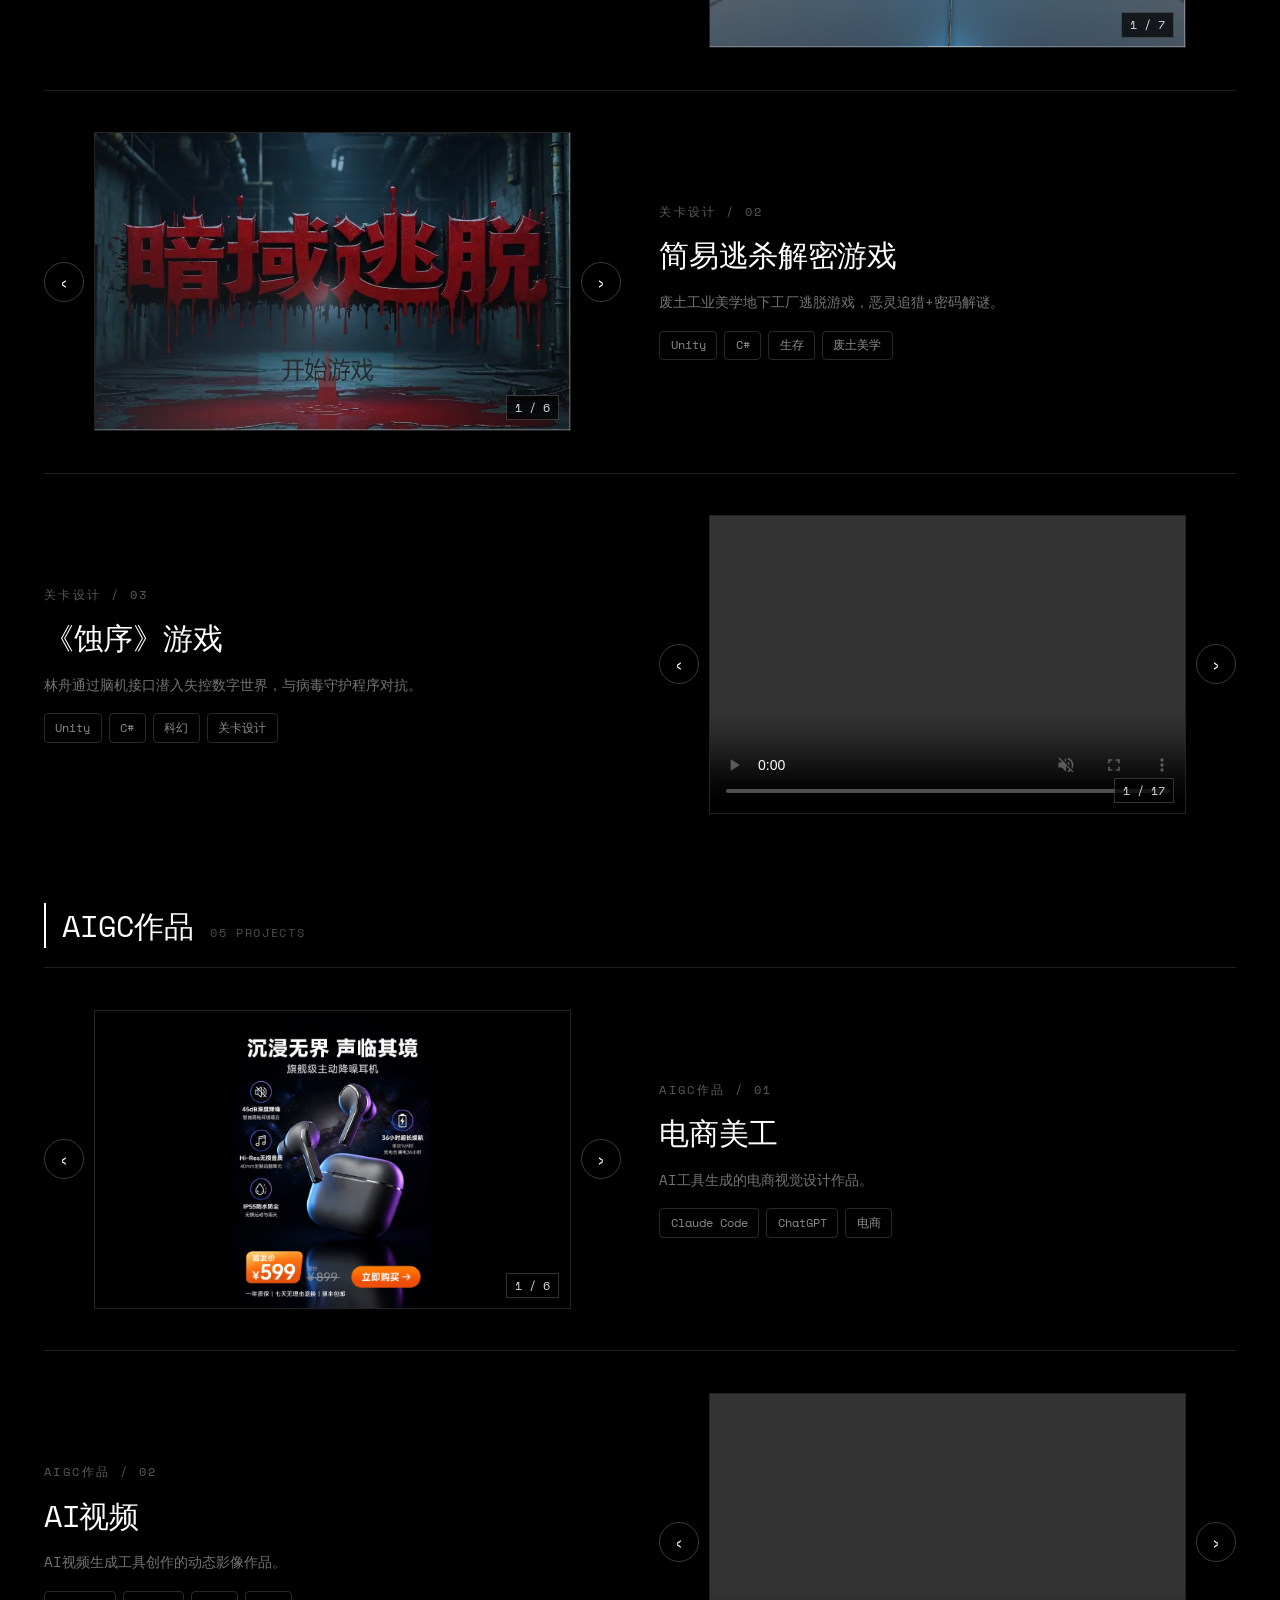
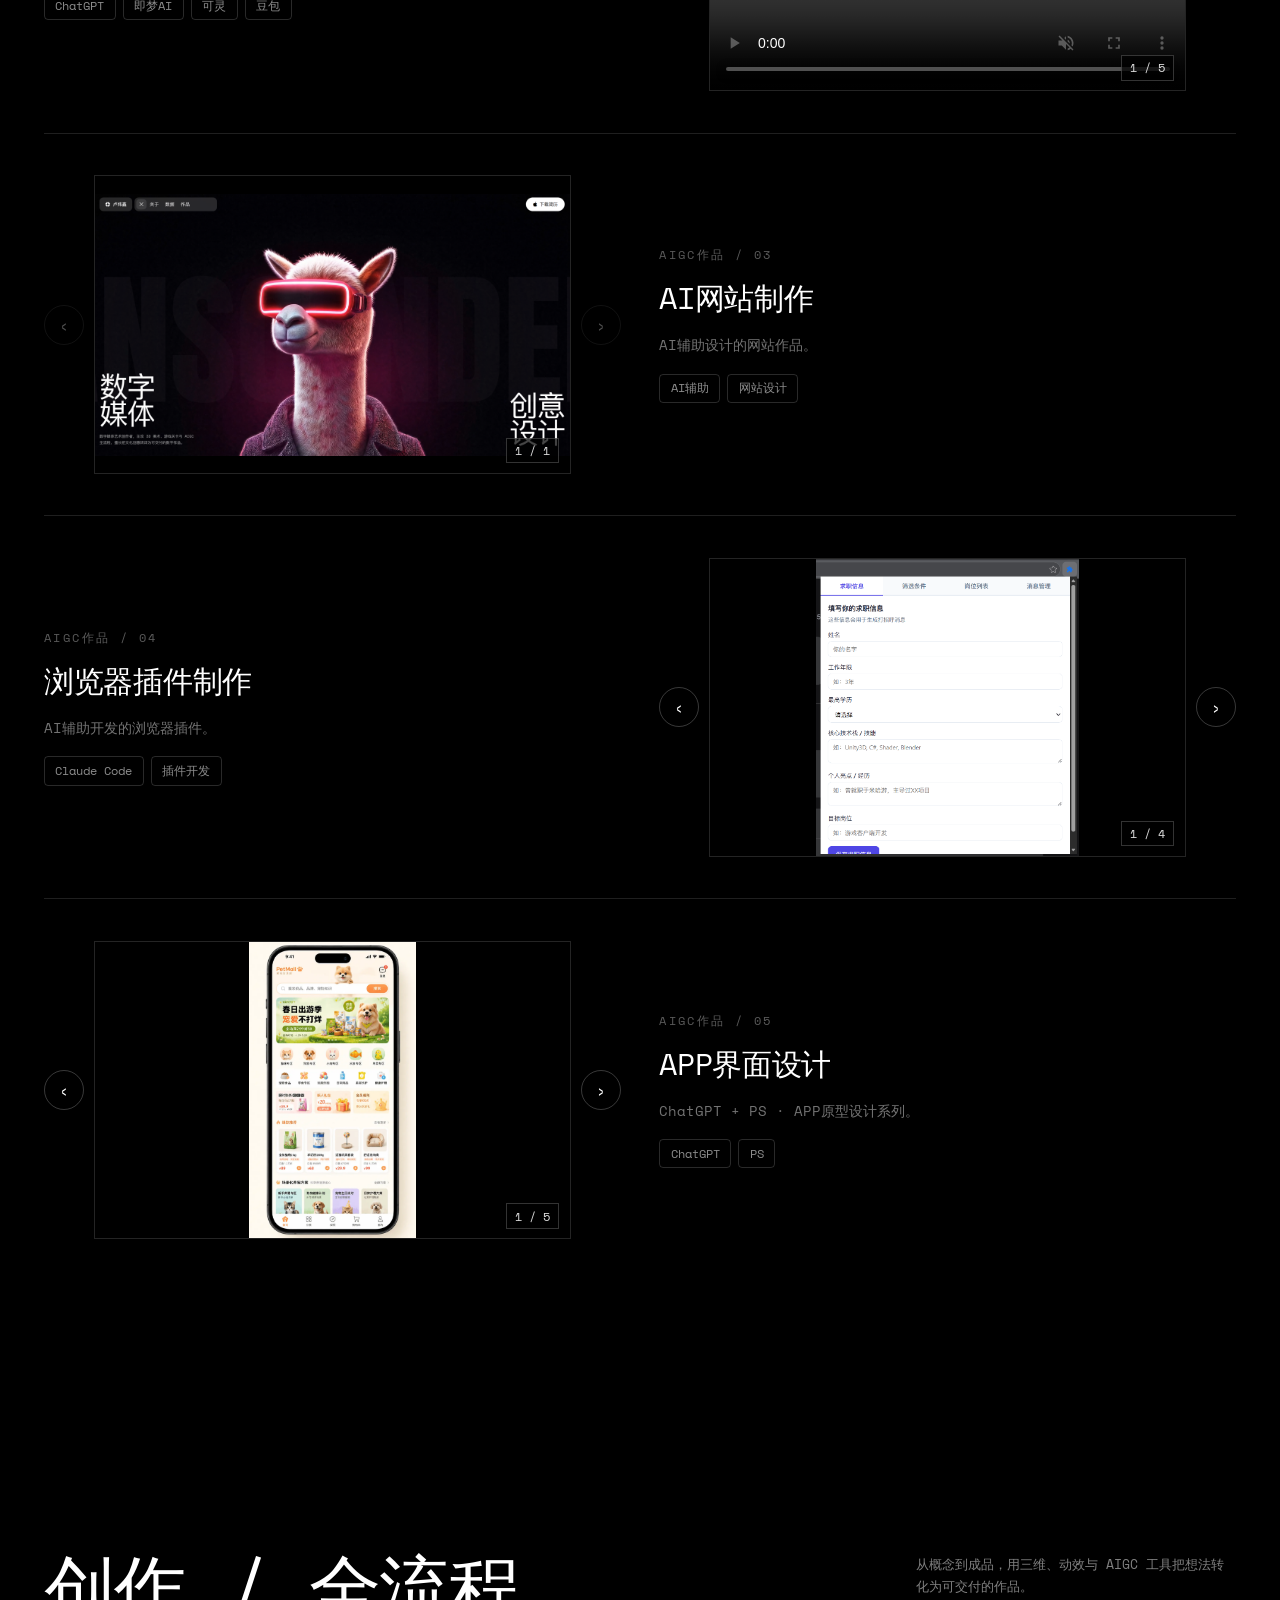
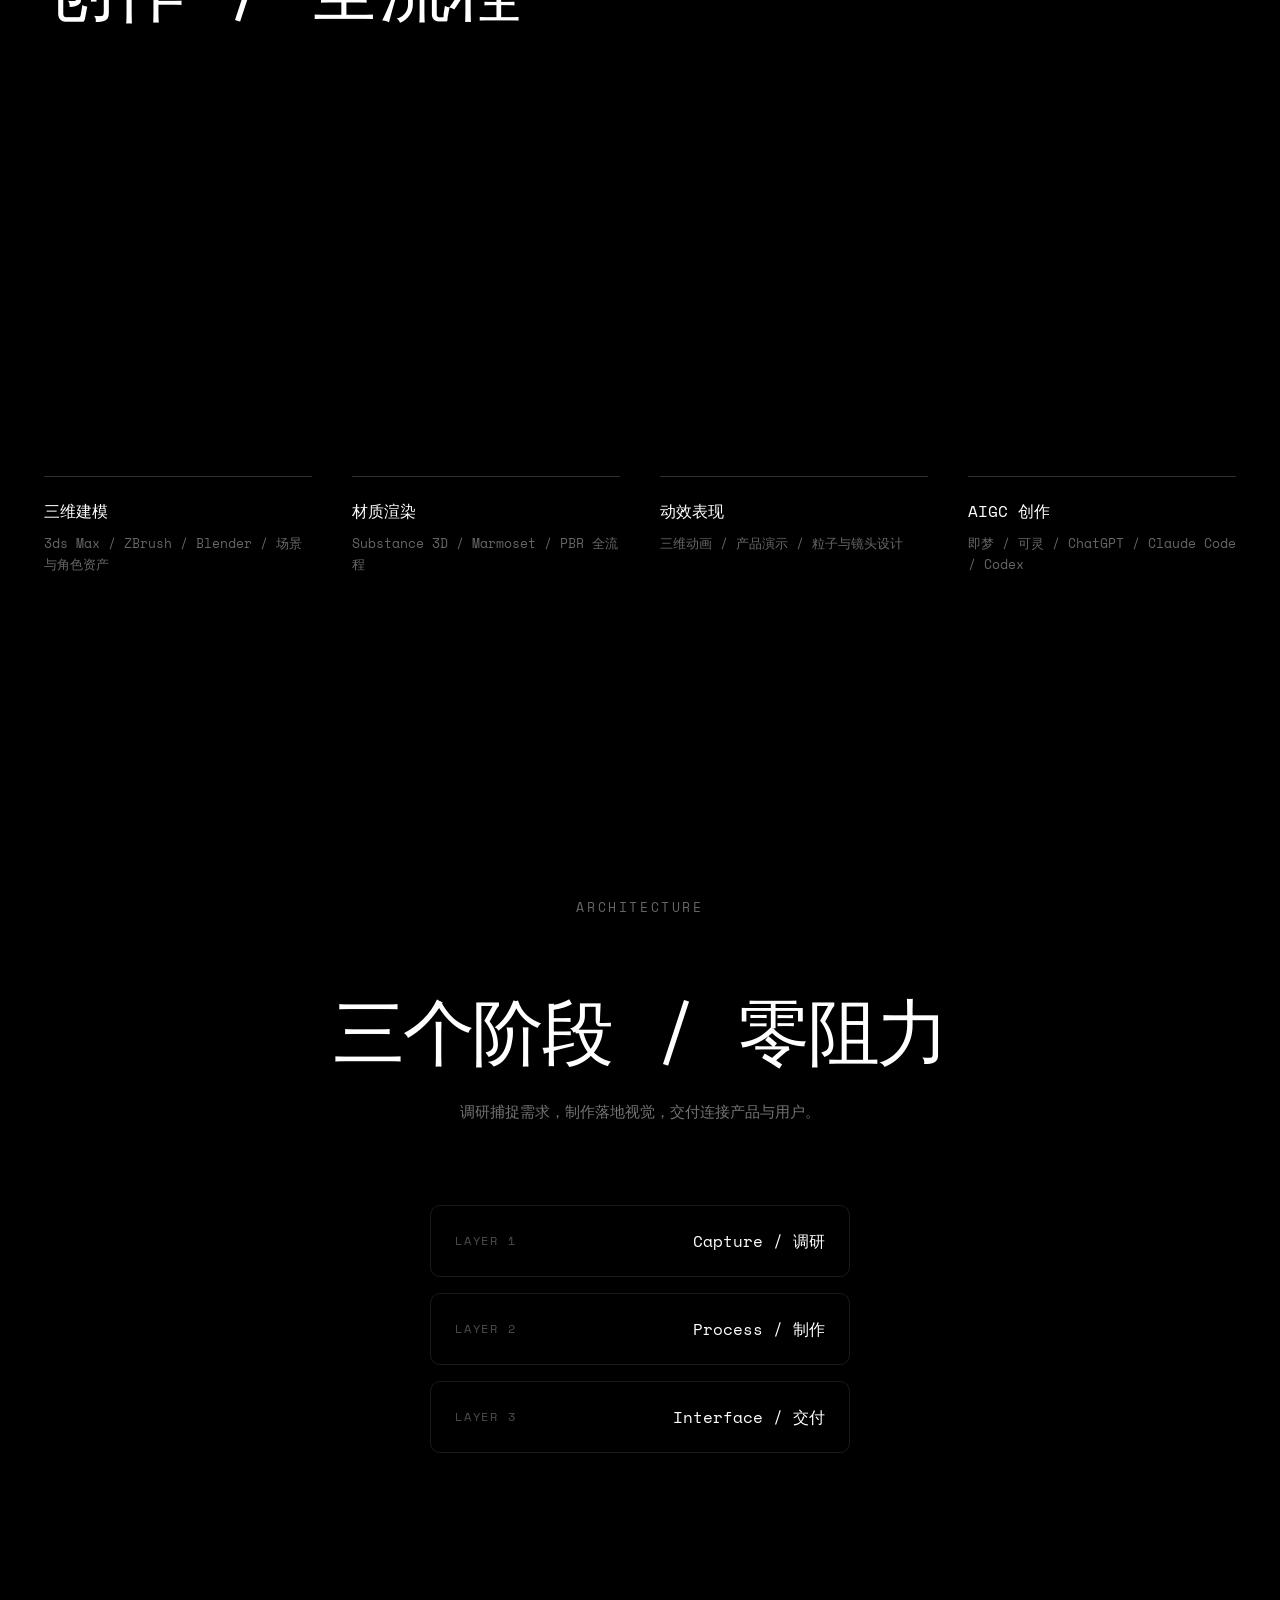
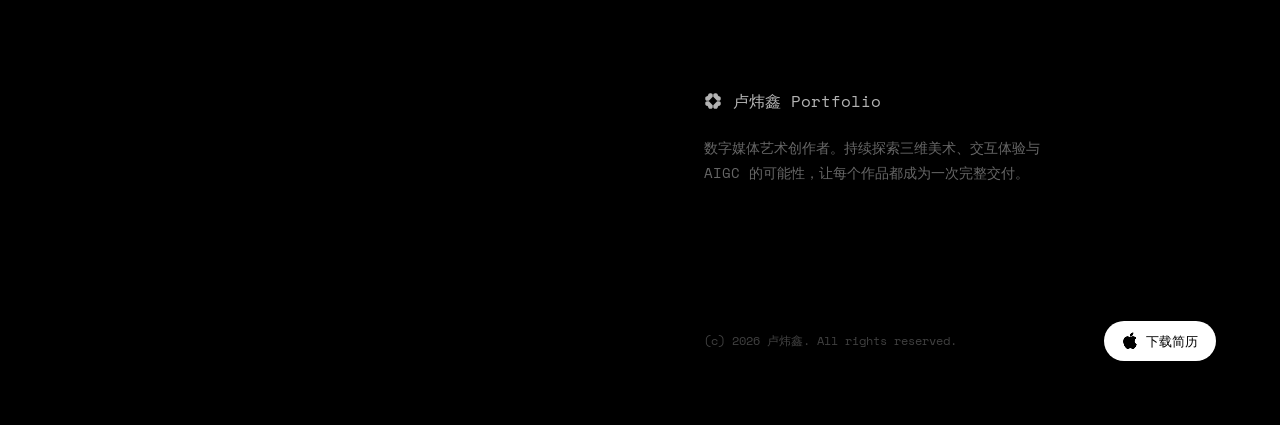
==== commit d770e320: "部署新版滚动式数字媒体作品集网站" ====
--- a/index.html
+++ b/index.html
@@ -3,307 +3,163 @@
 <head>
   <meta charset="UTF-8">
   <meta name="viewport" content="width=device-width, initial-scale=1.0">
-  <title>卢炜鑫 | Portfolio</title>
-  <style>
-    *{margin:0;padding:0;box-sizing:border-box}
-    html,body{width:100%;height:100%;overflow:hidden;background:#010412}
-    
-    #cyber-canvas{position:fixed;top:0;left:0;width:100%;height:100%;z-index:0}
-    
-    .scanlines-overlay{
-      position:fixed;inset:0;z-index:1;pointer-events:none;
-      background:repeating-linear-gradient(0deg,transparent,transparent 2px,rgba(0,0,0,0.03) 2px,rgba(0,0,0,0.03) 4px);
-      animation:scanMove 8s linear infinite;
-    }
-    @keyframes scanMove{0%{background-position:0 0}100%{background-position:0 8px}}
-    
-    /* Cursor - ALWAYS VISIBLE */
-    #cursor{
-      position:fixed;z-index:9999;pointer-events:none;
-      width:20px;height:20px;
-      border:1.5px solid rgba(0,229,255,0.7);
-      border-radius:50%;
-      transform:translate(-50%,-50%);
-      transition:width 0.2s,height 0.2s,border-color 0.2s;
-      mix-blend-mode:screen;
-    }
-    #cursor.hover{width:48px;height:48px;border-color:rgba(139,47,255,0.8)}
-    #cursor.click{width:14px;height:14px;border-color:#fff}
-    #cursor-dot{
-      position:fixed;z-index:9999;pointer-events:none;
-      width:4px;height:4px;
-      background:rgba(0,229,255,0.9);
-      border-radius:50%;
-      transform:translate(-50%,-50%);
-      box-shadow:0 0 8px rgba(0,229,255,0.6);
-    }
-    
-    .home-wrapper{
-      position:relative;z-index:10;
-      min-height:100vh;display:flex;flex-direction:column;
-      align-items:center;justify-content:center;padding:2rem;
-    }
-    
-    .cyber-name{
-      font-family:'Orbitron','Space Grotesk',sans-serif;
-      font-size:clamp(3.5rem,10vw,8rem);font-weight:900;
-      letter-spacing:0.15em;text-transform:uppercase;color:#fff;
-      text-shadow:0 0 10px #00e5ff,0 0 40px #00e5ff,0 0 80px #8b2fff,0 0 120px #00e5ff;
-      animation:cyberGlow 3s ease-in-out infinite;margin-bottom:0.5rem;position:relative;
-    }
-    @keyframes cyberGlow{
-      0%,100%{text-shadow:0 0 10px #00e5ff,0 0 40px #00e5ff,0 0 80px #8b2fff}
-      50%{text-shadow:0 0 20px #36d6e7,0 0 60px #8b2fff,0 0 120px #ff1a8c,0 0 160px #00e5ff}
-    }
-    .cyber-name::before,.cyber-name::after{
-      content:attr(data-text);position:absolute;top:0;left:0;width:100%;height:100%;opacity:0.8;
-    }
-    .cyber-name::before{color:#36d6e7;animation:glitchTop 2s infinite;clip-path:polygon(0 0,100% 0,100% 30%,0 50%)}
-    .cyber-name::after{color:#ff1a8c;animation:glitchBottom 2s infinite;clip-path:polygon(0 70%,100% 50%,100% 100%,0 100%)}
-    @keyframes glitchTop{0%,100%{transform:translate(0)}20%{transform:translate(-3px,2px)}40%{transform:translate(3px,-2px)}60%{transform:translate(-1px,1px)}80%{transform:translate(2px,-1px)}}
-    @keyframes glitchBottom{0%,100%{transform:translate(0)}20%{transform:translate(3px,-2px)}40%{transform:translate(-3px,2px)}60%{transform:translate(1px,-1px)}80%{transform:translate(-2px,1px)}}
-    
-    .cyber-tags{display:flex;gap:1rem;flex-wrap:wrap;justify-content:center;margin:1.5rem 0 2.5rem}
-    .cyber-tag{
-      padding:0.45rem 1.5rem;border:1px solid rgba(0,229,255,0.3);border-radius:4px;
-      font-family:'JetBrains Mono',monospace;font-size:0.75rem;color:#36d6e7;
-      letter-spacing:0.15em;background:rgba(0,229,255,0.03);
-      text-shadow:0 0 8px rgba(0,229,255,0.5);
-      animation:tagPulse 2s ease-in-out infinite;position:relative;overflow:hidden;
-    }
-    .cyber-tag:nth-child(2){animation-delay:0.3s;color:#8b2fff;border-color:rgba(139,47,255,0.3);text-shadow:0 0 8px rgba(139,47,255,0.5)}
-    .cyber-tag:nth-child(3){animation-delay:0.6s;color:#ff1a8c;border-color:rgba(255,26,140,0.3);text-shadow:0 0 8px rgba(255,26,140,0.5)}
-    .cyber-tag:nth-child(4){animation-delay:0.9s}
-    @keyframes tagPulse{0%,100%{box-shadow:0 0 5px rgba(0,229,255,0.1)}50%{box-shadow:0 0 20px rgba(0,229,255,0.2),0 0 40px rgba(0,229,255,0.05)}}
-    
-    .cyber-buttons{display:flex;gap:1.5rem;flex-wrap:wrap;justify-content:center}
-    .cyber-btn{
-      padding:0.9rem 2.5rem;font-family:'JetBrains Mono',monospace;font-size:0.85rem;
-      letter-spacing:0.2em;text-transform:uppercase;border-radius:4px;
-      cursor:pointer;transition:all 0.3s;position:relative;overflow:hidden;
-      clip-path:polygon(12px 0,100% 0,calc(100% - 12px) 100%,0 100%);
-      text-decoration:none;display:inline-block;
-    }
-    .cyber-btn-start{background:transparent;border:2px solid #00e5ff;color:#00e5ff;text-shadow:0 0 10px #00e5ff;box-shadow:0 0 20px rgba(0,229,255,0.15),inset 0 0 20px rgba(0,229,255,0.05)}
-    .cyber-btn-start:hover{background:rgba(0,229,255,0.1);box-shadow:0 0 40px rgba(0,229,255,0.3),0 0 80px rgba(0,229,255,0.1);transform:translateY(-2px)}
-    .cyber-btn-dl{background:transparent;border:2px solid #8b2fff;color:#8b2fff;text-shadow:0 0 10px #8b2fff;box-shadow:0 0 20px rgba(139,47,255,0.15),inset 0 0 20px rgba(139,47,255,0.05)}
-    .cyber-btn-dl:hover{background:rgba(139,47,255,0.1);box-shadow:0 0 40px rgba(139,47,255,0.3);transform:translateY(-2px)}
-    
-    .home-hint{position:absolute;bottom:2rem;font-family:'JetBrains Mono',monospace;font-size:0.6rem;letter-spacing:0.3em;color:rgba(0,229,255,0.3);animation:hintPulse 2s ease-in-out infinite}
-    @keyframes hintPulse{0%,100%{opacity:0.3}50%{opacity:0.7}}
-    
-    /* Slash transition (hidden until click) */
-    .slash-half{position:fixed;top:0;height:100vh;background:#010108;z-index:1001;pointer-events:none;display:none}
-    .slash-half.show{display:block}
-    .slash-left{left:0;width:55vw;clip-path:polygon(0 0,100% 0,25% 100%,0 100%);transform:translateX(0)}
-    .slash-left.slash-out{transform:translateX(-60vw);transition:transform 0.7s cubic-bezier(0.7,0,0.3,1)}
-    .slash-right{right:0;width:55vw;clip-path:polygon(75% 0,100% 0,100% 100%,0 100%);transform:translateX(0)}
-    .slash-right.slash-out{transform:translateX(60vw);transition:transform 0.7s cubic-bezier(0.7,0,0.3,1)}
-    .slash-flash{position:fixed;inset:0;z-index:1002;background:#fff;opacity:0;pointer-events:none;transition:opacity 0.1s}
-    .slash-flash.active{opacity:1}
-    .slash-zoom{transition:transform 0.6s cubic-bezier(0.7,0,0.3,1),filter 0.6s,opacity 0.6s}
-    .slash-zoom.zooming{transform:scale(1.8);filter:blur(3px);opacity:0.3}
-    
-    @media(max-width:768px){
-      #cursor,#cursor-dot{display:none}
-      .cyber-name{font-size:3rem}
-    }
-  </style>
+  <title>卢炜鑫 | Digital Media Portfolio</title>
+  <link rel="preconnect" href="https://fonts.googleapis.com">
+  <link rel="preconnect" href="https://fonts.gstatic.com" crossorigin>
+  <link href="https://fonts.googleapis.com/css2?family=Anton+SC&family=Space+Mono:ital,wght@0,400;0,700;1,400&display=swap" rel="stylesheet">
+  <link rel="stylesheet" href="https://cdn.jsdelivr.net/npm/bootstrap-icons@1.11.3/font/bootstrap-icons.min.css">
+  <link rel="stylesheet" href="css/scroll.css">
 </head>
 <body>
+<div class="site">
+  <nav class="navbar" id="navbar" aria-label="主导航">
+    <div class="nav-left">
+      <div class="nav-pill nav-logo" id="navLogo">
+        <span class="logo-wrap" id="navLogoIcon"></span>
+        <span class="nav-logo-text">卢炜鑫</span>
+      </div>
+      <div class="nav-pill nav-menu" id="navMenu">
+        <button class="nav-burger" id="navToggle" type="button" aria-label="打开菜单" aria-expanded="false">
+          <span></span><span></span><span></span>
+        </button>
+        <div class="nav-links" id="navLinks">
+          <a href="#about" data-scramble="关于">关于</a>
+          <a href="#metrics" data-scramble="数据">数据</a>
+          <a href="#works" data-scramble="作品">作品</a>
+        </div>
+      </div>
+    </div>
+    <a class="download-pill" href="卢炜鑫.pdf" download="卢炜鑫.pdf"><i class="bi bi-apple"></i><span data-scramble="下载简历">下载简历</span></a>
+  </nav>
 
-<canvas id="cyber-canvas"></canvas>
-<canvas id="trail-canvas" style="position:fixed;inset:0;z-index:5;pointer-events:none"></canvas>
-<div class="scanlines-overlay"></div>
-<div id="cursor"></div>
-<div id="cursor-dot"></div>
+  <main>
+    <section class="hero" id="hero">
+      <video class="hero-video" id="heroVideo" src="https://d8j0ntlcm91z4.cloudfront.net/user_38xzZboKViGWJOttwIXH07lWA1P/hf_20260622_083515_290e5a10-0b95-41af-a5e2-32b6389baa4d.mp4" muted playsinline preload="auto"></video>
+      <div class="dot-grid" aria-hidden="true"></div>
+      <div class="watermark" aria-hidden="true">TRANSCENDENCE</div>
+      <div class="hero-content">
+        <div class="hero-bottom">
+          <div class="hero-left">
+            <h1 class="hero-h1">
+              <span class="hero-line" data-text="数字">数字</span><br>
+              <span class="hero-line" data-text="媒体">媒体</span>
+            </h1>
+            <p class="hero-desc hero-fade">数字媒体艺术创作者，主攻 3D 美术、游戏关卡与 AIGC 全流程，擅长把文化创意转译为可交付的数字作品。</p>
+          </div>
+          <div class="hero-right">
+            <h1 class="hero-h1 hero-h1-right">
+              <span class="hero-line" data-text="创意">创意</span><br>
+              <span class="hero-line" data-text="设计">设计</span>
+            </h1>
+          </div>
+        </div>
+      </div>
+    </section>
 
-<div class="home-wrapper slash-zoom">
-  <h1 class="cyber-name" data-text="卢炜鑫">卢炜鑫</h1>
-  <div class="cyber-tags">
-    <span class="cyber-tag">数字媒体艺术</span>
-    <span class="cyber-tag">三维设计</span>
-    <span class="cyber-tag">游戏关卡</span>
-    <span class="cyber-tag">AIGC</span>
-  </div>
-  <div class="cyber-buttons">
-    <a href="about.html" class="cyber-btn cyber-btn-start" id="btn-enter">▸ ENTER</a>
-    <button class="cyber-btn cyber-btn-dl" id="dl-resume">⬇ RESUME</button>
-  </div>
-  <div class="home-hint">SCROLL OR CLICK TO EXPLORE</div>
+    <section class="cinema" id="about">
+      <video class="bg-video" src="https://d8j0ntlcm91z4.cloudfront.net/user_38xzZboKViGWJOttwIXH07lWA1P/hf_20260622_092455_089c54f8-3b03-4966-9df1-e9746063d0ef.mp4" autoplay muted loop playsinline></video>
+      <div class="cinema-overlay" aria-hidden="true"></div>
+      <div class="cinema-inner" id="cinemaInner">
+        <p class="cinema-text">数字媒体艺术专业本科毕业生，具备 3D 全流程制作与用户体验设计实践经验。从概念到成品，把文化、创意与技术整合为可感知、可交互、可交付的视觉体验。在 AIGC 创作中，我以即梦、可灵、ChatGPT、Claude Code 与 Codex 为主要工具，完成从概念构想、提示词迭代到成品交付的完整闭环：让文字创意变成网站、影像、界面和可运行的数字产品，并在多轮人机协作中持续校准作品的风格、结构与完成度。</p>
+      </div>
+    </section>
+
+    <section class="metrics" id="metrics">
+      <video class="bg-video" src="https://d8j0ntlcm91z4.cloudfront.net/user_38xzZboKViGWJOttwIXH07lWA1P/hf_20260622_095810_ecea3dd2-fc5e-4e41-8696-4219290b6589.mp4" autoplay muted loop playsinline></video>
+      <div class="section-content">
+        <div class="section-kicker reveal">Performance Metrics</div>
+        <div class="metrics-grid">
+          <div class="metric reveal">
+            <div class="metric-value">22</div>
+            <div class="metric-label">Portfolio Projects</div>
+          </div>
+          <div class="metric reveal">
+            <div class="metric-value">05</div>
+            <div class="metric-label">Creative Categories</div>
+          </div>
+          <div class="metric reveal">
+            <div class="metric-value">02</div>
+            <div class="metric-label">Internship Roles</div>
+          </div>
+        </div>
+      </div>
+    </section>
+
+    <section class="works" id="works">
+      <div class="works-head reveal">
+        <div>
+          <div class="section-kicker">Selected Works</div>
+          <h2 class="section-title">作品 / Works</h2>
+        </div>
+        <span class="works-count">22 PROJECTS</span>
+      </div>
+      <nav class="works-jump" id="works-chips" aria-label="作品分类"></nav>
+      <div id="works-list"></div>
+    </section>
+
+    <section class="tech" id="tech">
+      <video class="bg-video" src="https://d8j0ntlcm91z4.cloudfront.net/user_38xzZboKViGWJOttwIXH07lWA1P/hf_20260622_095750_32a52ce0-2005-45c9-9093-41f03fde9530.mp4" autoplay muted loop playsinline></video>
+      <div class="tech-content">
+        <div class="tech-top">
+          <h2 class="section-title reveal">创作 / 全流程</h2>
+          <p class="tech-copy reveal">从概念到成品，用三维、动效与 AIGC 工具把想法转化为可交付的作品。</p>
+        </div>
+        <div class="tech-spacer" aria-hidden="true"></div>
+        <div class="tech-grid">
+          <div class="tech-card reveal">
+            <h3>三维建模</h3>
+            <p>3ds Max / ZBrush / Blender / 场景与角色资产</p>
+          </div>
+          <div class="tech-card reveal">
+            <h3>材质渲染</h3>
+            <p>Substance 3D / Marmoset / PBR 全流程</p>
+          </div>
+          <div class="tech-card reveal">
+            <h3>动效表现</h3>
+            <p>三维动画 / 产品演示 / 粒子与镜头设计</p>
+          </div>
+          <div class="tech-card reveal">
+            <h3>AIGC 创作</h3>
+            <p>即梦 / 可灵 / ChatGPT / Claude Code / Codex</p>
+          </div>
+        </div>
+      </div>
+    </section>
+
+    <section class="arch" id="arch">
+      <div class="arch-inner">
+        <div class="arch-head reveal">
+          <div class="section-kicker">Architecture</div>
+          <h2 class="section-title">三个阶段 / 零阻力</h2>
+          <p>调研捕捉需求，制作落地视觉，交付连接产品与用户。</p>
+        </div>
+        <div class="layer-list">
+          <div class="layer-card reveal"><span class="layer-num">Layer 1</span><span>Capture / 调研</span></div>
+          <div class="layer-card reveal"><span class="layer-num">Layer 2</span><span>Process / 制作</span></div>
+          <div class="layer-card reveal"><span class="layer-num">Layer 3</span><span>Interface / 交付</span></div>
+        </div>
+      </div>
+    </section>
+  </main>
+
+  <footer class="footer">
+    <div class="footer-video">
+      <video class="bg-video" src="https://d8j0ntlcm91z4.cloudfront.net/user_38xzZboKViGWJOttwIXH07lWA1P/hf_20260622_080203_fd7f4f85-3a86-4837-8192-85e7bfe68e75.mp4" autoplay muted loop playsinline></video>
+    </div>
+    <div class="footer-info">
+      <div class="footer-top">
+        <div class="footer-brand"><span class="logo-wrap logo-small" id="footerLogoIcon"></span><span>卢炜鑫 Portfolio</span></div>
+        <p class="footer-copy">数字媒体艺术创作者。持续探索三维美术、交互体验与 AIGC 的可能性，让每个作品都成为一次完整交付。</p>
+      </div>
+      <div class="footer-bottom">
+        <span>(c) 2026 卢炜鑫. All rights reserved.</span>
+        <a class="download-pill footer-download" href="卢炜鑫.pdf" download="卢炜鑫.pdf"><i class="bi bi-apple"></i><span>下载简历</span></a>
+      </div>
+    </div>
+  </footer>
 </div>
 
-<div class="slash-half slash-left" id="slash-l"></div>
-<div class="slash-half slash-right" id="slash-r"></div>
-<div class="slash-flash" id="slash-flash"></div>
-
-<script>
-// ===== CURSOR SYSTEM =====
-(function(){
-  var cr=document.getElementById('cursor'),cd=document.getElementById('cursor-dot');
-  var cx=0,cy=0,cdx=0,cdy=0;
-  document.addEventListener('mousemove',function(e){cx=e.clientX;cy=e.clientY;if(cd){cd.style.left=cx+'px';cd.style.top=cy+'px'}});
-  function ac(){cdx+=(cx-cdx)*0.12;cdy+=(cy-cdy)*0.12;if(cr){cr.style.left=cdx+'px';cr.style.top=cdy+'px'}requestAnimationFrame(ac)}
-  ac();
-  var ht='a,button,.cyber-btn';
-  document.addEventListener('mouseover',function(e){if(e.target.closest(ht)&&cr)cr.classList.add('hover')});
-  document.addEventListener('mouseout',function(e){if(e.target.closest(ht)&&cr)cr.classList.remove('hover')});
-  document.addEventListener('mousedown',function(){if(cr)cr.classList.add('click')});
-  document.addEventListener('mouseup',function(){if(cr)cr.classList.remove('click')});
-})();
-
-// ===== ENTER TRANSITION =====
-document.getElementById('btn-enter').addEventListener('click',function(e){
-  e.preventDefault();var t=this.getAttribute('href');
-  var w=document.querySelector('.home-wrapper'),sl=document.getElementById('slash-l'),sr=document.getElementById('slash-r'),sf=document.getElementById('slash-flash');
-  sl.classList.add('show');sr.classList.add('show');sl.offsetHeight;
-  if(w)w.classList.add('slash-zoom','zooming');
-  setTimeout(function(){sl.classList.add('slash-out');sr.classList.add('slash-out')},100);
-  setTimeout(function(){sf.classList.add('active')},450);
-  setTimeout(function(){window.location.href=t},600);
-});
-
-// ===== RESUME DOWNLOAD =====
-document.getElementById('dl-resume').addEventListener('click',function(){
-  var a=document.createElement('a');a.href='简历.pdf';a.download='卢炜鑫_简历.pdf';a.click();
-});
-
-// ===== WIREFRAME CITY CANVAS =====
-(function(){
-  var C=document.getElementById('cyber-canvas');if(!C)return;
-  var X=C.getContext('2d'),W,H;
-  function R(){W=C.width=window.innerWidth;H=C.height=window.innerHeight}R();window.addEventListener('resize',R);
-  var M={x:W/2,y:H/2};document.addEventListener('mousemove',function(e){M.x=e.clientX;M.y=e.clientY});
-  var T=0,scrollY=0;window.addEventListener('scroll',function(){scrollY=window.pageYOffset});
-  var clicks=[];document.addEventListener('click',function(e){clicks.push({x:e.clientX,y:e.clientY,r:0,a:0.8})});
-
-  var cam={x:0,y:1.8,z:0.5,tx:0,ty:0};
-  var VPX=W/2,VPY=H*0.55;
-
-  function project(x,y,z){
-    var dx=x-cam.x,dy=y-cam.y,dz=z-cam.z;
-    var rx=dx*Math.cos(-cam.tx)-dz*Math.sin(-cam.tx);
-    var rz=dx*Math.sin(-cam.tx)+dz*Math.cos(-cam.tx);
-    var ry=dy*Math.cos(-cam.ty)-rz*Math.sin(-cam.ty);
-    var rz2=dy*Math.sin(-cam.ty)+rz*Math.cos(-cam.ty);
-    if(rz2<0.03)return null;
-    var scale=3.5/(rz2+0.5);
-    return{x:VPX+rx*scale*W*0.28,y:VPY-ry*scale*H*0.22,scale:scale,rz:rz2};
-  }
-
-  var gS=18,gSp=0.4;
-  var blds=[];
-  for(var i=0;i<80;i++){
-    var bx=(Math.random()-0.5)*gS*gSp,bz=0.3+Math.random()*gS*gSp*0.9;
-    var bw=0.12+Math.random()*0.7,bh=0.4+Math.random()*3,bd=0.08+Math.random()*0.6;
-    var hue=[195,270,330,180,210,285][Math.floor(Math.random()*6)];
-    blds.push({x:bx,z:bz,w:bw,h:bh,d:bd,hue:hue,glow:0.5+Math.random()*0.5,pulse:Math.random()*Math.PI*2,ps:0.015+Math.random()*0.05,a2:Math.random()>0.35,gridC:[],sec:Math.floor(1+Math.random()*4)});
-  }
-  for(var i=0;i<blds.length;i++)for(var j=i+1;j<blds.length;j++){var dx=blds[i].x-blds[j].x,dz=blds[i].z-blds[j].z;if(Math.sqrt(dx*dx+dz*dz)<1.6&&Math.random()<0.25)blds[i].gridC.push(j)}
-
-  var df=[];for(var i=0;i<100;i++){var o={x:(Math.random()-0.5)*gS*gSp,z:0.05,sp:0.02+Math.random()*0.12,hue:[195,270,330,180][Math.floor(Math.random()*4)]};o.ox=o.x;df.push(o)}
-  var fp=[];for(var i=0;i<120;i++)fp.push({x:(Math.random()-0.5)*10,y:0.5+Math.random()*5,z:0.1+Math.random()*7,vx:(Math.random()-0.5)*0.012,vy:(Math.random()-0.5)*0.01,vz:(Math.random()-0.5)*0.012,size:0.4+Math.random()*2.5,hue:[195,270,330,180][Math.floor(Math.random()*4)],a:0.25+Math.random()*0.7});
-  var cc='01ABCDEFGHIJKLシステムリンクデータフローネットワーク'.split(''),fc=[];for(var i=0;i<40;i++)fc.push({x:(Math.random()-0.5)*9,y:0.5+Math.random()*5,z:0.2+Math.random()*6,vx:(Math.random()-0.5)*0.008,vy:(Math.random()-0.5)*0.006,vz:(Math.random()-0.5)*0.008,text:cc[Math.floor(Math.random()*cc.length)],a:0.15+Math.random()*0.4});
-  var pulses=[];setInterval(function(){pulses.push({x:(Math.random()-0.5)*gS*gSp,z:0.3+Math.random()*gS*gSp*0.7,r:0,a:0.5})},3000);
-
-  function dB(b,md){
-    var fbl=project(b.x-b.w/2,b.h,b.z),fbr=project(b.x+b.w/2,b.h,b.z),ftl=project(b.x-b.w/2,0,b.z),ftr=project(b.x+b.w/2,0,b.z);
-    if(!fbl||!ftl||!ftr||!fbr)return;
-    var alpha=b.glow*(0.7+Math.sin(T*b.ps+b.pulse)*0.3);
-    if(md<250)alpha=Math.min(1,alpha+(250-md)/250*0.4);
-    var h=b.hue,sat=85,lum=62;if(md<200){sat=95;lum=78}
-
-    var btl=project(b.x-b.w/2,0,b.z+b.d),btr=project(b.x+b.w/2,0,b.z+b.d),bbl=project(b.x-b.w/2,b.h,b.z+b.d),bbr=project(b.x+b.w/2,b.h,b.z+b.d);
-    for(var s=1;s<b.sec;s++){var sy=b.h*(s/b.sec),sl=project(b.x-b.w/2,sy,b.z),sr=project(b.x+b.w/2,sy,b.z);if(sl&&sr){X.strokeStyle='hsla('+h+',80%,55%,'+alpha*0.12+')';X.lineWidth=0.4;X.beginPath();X.moveTo(sl.x,sl.y);X.lineTo(sr.x,sr.y);X.stroke()}}
-    X.strokeStyle='hsla('+h+','+sat+'%,'+lum+'%,'+alpha+')';X.lineWidth=1.8;
-    X.shadowColor='hsla('+h+','+sat+'%,'+lum+'%,'+alpha*0.7+')';X.shadowBlur=10;
-    X.beginPath();X.moveTo(ftl.x,ftl.y);X.lineTo(ftr.x,ftr.y);X.lineTo(fbr.x,fbr.y);X.lineTo(fbl.x,fbl.y);X.closePath();X.stroke();
-    X.strokeStyle='hsla('+h+',100%,85%,'+alpha+')';X.lineWidth=2.5;X.shadowBlur=18;X.beginPath();X.moveTo(ftl.x,ftl.y);X.lineTo(ftr.x,ftr.y);X.stroke();X.shadowBlur=0;
-    var midY=ftl.y+(fbl.y-ftl.y)*0.5,midX=ftl.x+(ftr.x-ftl.x)*0.5;X.strokeStyle='hsla('+h+',75%,55%,'+alpha*0.12+')';X.lineWidth=0.4;X.beginPath();X.moveTo(ftl.x,midY);X.lineTo(ftr.x,midY);X.moveTo(midX,ftl.y);X.lineTo(midX,fbl.y);X.stroke();
-    if(btl&&btr){X.strokeStyle='hsla('+h+',80%,50%,'+alpha*0.35+')';X.lineWidth=0.7;X.beginPath();X.moveTo(ftr.x,ftr.y);X.lineTo(btr.x,btr.y);X.lineTo(bbr.x,bbr.y);X.lineTo(fbr.x,fbr.y);X.stroke()}
-    if(b.a2){var tx=(ftl.x+ftr.x)/2,ty=ftl.y;X.strokeStyle='rgba(255,20,20,0.7)';X.lineWidth=1;X.beginPath();X.moveTo(tx,ty);X.lineTo(tx,ty-18*fbl.scale);X.stroke();X.fillStyle='#ff1414';X.shadowColor='rgba(255,0,0,0.9)';X.shadowBlur=6;X.beginPath();X.arc(tx,ty-18*fbl.scale,2.5,0,Math.PI*2);X.fill();X.shadowBlur=0}
-  }
-
-  function drawGrid(){
-    for(var i=0;i<2;i++){X.strokeStyle='rgba(0,229,255,'+(i===0?'0.05':'0.03')+')';X.lineWidth=0.5;
-      for(var gx=-gS;gx<gS;gx++){X.beginPath();for(var gz=0;gz<=gS;gz++){var p=project(gx*gSp+(i*0.1),0,gz*gSp);if(p)X.lineTo(p.x,p.y);else{X.moveTo(0,0);X.beginPath()}}X.stroke()}
-      for(var gz=0;gz<=gS;gz++){X.beginPath();for(var gx=-gS;gx<=gS;gx++){var p=project(gx*gSp+(i*0.1),0,gz*gSp);if(p)X.lineTo(p.x,p.y);else{X.moveTo(0,0);X.beginPath()}}X.stroke()}
-    }
-  }
-
-  function drawConn(){
-    blds.forEach(function(b){b.gridC.forEach(function(j){var ob=blds[j],p1=project(b.x,b.h*0.6,b.z),p2=project(ob.x,ob.h*0.6,ob.z);if(!p1||!p2)return;var alpha=0.08+Math.sin(T*0.025+b.pulse)*0.04;X.strokeStyle='rgba(0,200,255,'+alpha+')';X.lineWidth=0.5;X.setLineDash([3,7]);X.beginPath();X.moveTo(p1.x,p1.y);X.lineTo(p2.x,p2.y);X.stroke();X.setLineDash([]);var dp=(T*0.02+b.pulse*2)%1;X.fillStyle='rgba(0,255,255,0.6)';X.beginPath();X.arc(p1.x+(p2.x-p1.x)*dp,p1.y+(p2.y-p1.y)*dp,2,0,Math.PI*2);X.fill()})});
-  }
-
-  function drawFlow(){
-    df.forEach(function(d){d.z+=d.sp;if(d.z>gS*gSp){d.z=0.05;d.x=(Math.random()-0.5)*gS*gSp;d.ox=d.x}d.x=d.ox+Math.sin(d.z*5+T*0.02)*0.3;var p=project(d.x,0.02,d.z);if(!p)return;X.fillStyle='hsla('+d.hue+',90%,85%,0.8)';X.shadowColor='hsla('+d.hue+',90%,75%,0.7)';X.shadowBlur=5;X.beginPath();X.arc(p.x,p.y,1.8*p.scale,0,Math.PI*2);X.fill();X.shadowBlur=0});
-  }
-
-  function drawFP(){
-    fp.forEach(function(p){p.x+=p.vx;p.y+=p.vy;p.z+=p.vz;if(Math.abs(p.x)>6.5)p.vx*=-1;if(p.y>5.5||p.y<0.15)p.vy*=-1;if(p.z>7.5||p.z<0.05)p.vz*=-1;var proj=project(p.x,p.y,p.z);if(!proj||proj.x<0||proj.x>W||proj.y<0||proj.y>H)return;X.fillStyle='hsla('+p.hue+',80%,80%,'+p.a+')';X.beginPath();X.arc(proj.x,proj.y,p.size*proj.scale,0,Math.PI*2);X.fill()});
-  }
-
-  function drawFC(){
-    fc.forEach(function(f){f.x+=f.vx;f.y+=f.vy;f.z+=f.vz;if(Math.abs(f.x)>5)f.vx*=-1;if(f.y>5||f.y<0.2)f.vy*=-1;if(f.z>6.5||f.z<0.1)f.vz*=-1;var proj=project(f.x,f.y,f.z);if(!proj||proj.x<0||proj.x>W||proj.y<0||proj.y>H)return;X.font=(10*proj.scale)+'px "JetBrains Mono",monospace';X.fillStyle='rgba(0,229,255,'+f.a+')';X.textAlign='center';X.fillText(f.text,proj.x,proj.y)});
-  }
-
-  function drawPulses(){
-    for(var i=pulses.length-1;i>=0;i--){var p=pulses[i];p.r+=0.03;p.a-=0.003;if(p.a<=0){pulses.splice(i,1);continue}var cp=project(p.x,0.05,p.z);if(cp){X.beginPath();X.arc(cp.x,cp.y,p.r*20,0,Math.PI*2);X.strokeStyle='rgba(0,229,255,'+p.a*0.3+')';X.lineWidth=1.5;X.stroke()}}
-  }
-
-  function drawClicks(){
-    for(var i=clicks.length-1;i>=0;i--){var cl=clicks[i];cl.r+=4;cl.a-=0.012;if(cl.a<=0){clicks.splice(i,1);continue}X.beginPath();X.arc(cl.x,cl.y,cl.r,0,Math.PI*2);X.strokeStyle='rgba(0,229,255,'+cl.a+')';X.lineWidth=2.5;X.shadowColor='rgba(0,229,255,'+cl.a+')';X.shadowBlur=20;X.stroke();X.shadowBlur=0}
-  }
-
-  function drawHUD(){
-    X.strokeStyle='rgba(0,229,255,0.3)';X.lineWidth=1.2;var bs=22;
-    X.beginPath();X.moveTo(10,10+bs);X.lineTo(10,10);X.lineTo(10+bs,10);X.stroke();
-    X.beginPath();X.moveTo(W-10-bs,10);X.lineTo(W-10,10);X.lineTo(W-10,10+bs);X.stroke();
-    X.beginPath();X.moveTo(10,H-10-bs);X.lineTo(10,H-10);X.lineTo(10+bs,H-10);X.stroke();
-    X.beginPath();X.moveTo(W-10-bs,H-10);X.lineTo(W-10,H-10);X.lineTo(W-10,H-10-bs);X.stroke();
-    X.font='9px "JetBrains Mono",monospace';X.fillStyle='rgba(0,229,255,0.2)';X.textAlign='right';
-    ['SYS:ONLINE','NEURAL:ACTIVE'].forEach(function(t,i){X.fillText(t,W-18,35+i*15)});
-    var d=new Date();X.textAlign='right';X.fillText(d.toTimeString().substring(0,8)+' UTC+8',W-18,H-32);
-  }
-
-  function animate(){
-    T++;
-    cam.tx=-0.15+Math.sin(T*0.0004)*0.12+(M.x/W-0.5)*0.25;
-    cam.ty=-0.22+Math.cos(T*0.00035)*0.06+(M.y/H-0.5)*0.08;
-    cam.z=(0.8+Math.sin(T*0.00025)*0.25)-(T*0.00008);if(cam.z<0.3)cam.z=1.2;
-    cam.y+=scrollY*0.0003;scrollY=0;
-
-    var sk=X.createLinearGradient(0,0,0,H);
-    sk.addColorStop(0,'#010412');sk.addColorStop(0.35,'#020a22');sk.addColorStop(0.65,'#030d2a');sk.addColorStop(1,'#041030');
-    X.fillStyle=sk;X.fillRect(0,0,W,H);
-    drawGrid();drawPulses();drawConn();
-    blds.sort(function(a,b){return(a.z+a.d)-(b.z+b.d)});
-    blds.forEach(function(b){var bp=project(b.x,b.h*0.5,b.z);var dist=bp?Math.sqrt((bp.x-M.x)**2+(bp.y-M.y)**2):9999;dB(b,dist)});
-    drawFlow();drawFC();drawFP();drawClicks();
-    for(var i=0;i<4;i++){var sy=(T*1.5+i*H/4)%H;X.strokeStyle='rgba(0,229,255,'+(0.02+Math.sin(sy)*0.015)+')';X.lineWidth=0.8;X.beginPath();X.moveTo(0,sy);X.lineTo(W,sy);X.stroke()}
-    var fg=X.createLinearGradient(0,VPY+60,0,H);fg.addColorStop(0,'rgba(2,4,16,0)');fg.addColorStop(0.45,'rgba(2,4,16,0.55)');fg.addColorStop(1,'rgba(1,2,8,0.9)');X.fillStyle=fg;X.fillRect(0,VPY+60,W,H-VPY-60);
-    drawHUD();
-    
-// ===== CURSOR TRAIL =====
-var trailCtx2=document.getElementById('trail-canvas').getContext('2d');
-var trailPos2=[];
-document.addEventListener('mousemove',function(e){trailPos2.push({x:e.clientX,y:e.clientY,t:performance.now()});if(trailPos2.length>25)trailPos2.shift()});
-function drawTrail2(){
-  trailCtx2.clearRect(0,0,window.innerWidth,window.innerHeight);
-  for(var i=0;i<trailPos2.length;i++){var p=trailPos2[i],age=(performance.now()-p.t)/1000,alpha=Math.max(0,0.5-age*2.5),r=1+(i/trailPos2.length)*5;
-    trailCtx2.beginPath();trailCtx2.arc(p.x,p.y,r,0,Math.PI*2);
-    trailCtx2.fillStyle='rgba(0,229,255,'+alpha+')';trailCtx2.fill();
-    trailCtx2.beginPath();trailCtx2.arc(p.x,p.y,r*2.5,0,Math.PI*2);
-    trailCtx2.fillStyle='rgba(0,229,255,'+alpha*0.15+')';trailCtx2.fill();
-  }
-  requestAnimationFrame(drawTrail2);
-}
-drawTrail2();
-requestAnimationFrame(animate);
-  }
-  animate();
-})();
-</script>
-
+<script src="js/site.js"></script>
+<script src="js/synapse.js"></script>
 </body>
-</html>+</html>
--- a/css/scroll.css
+++ b/css/scroll.css
@@ -0,0 +1,989 @@
+:root {
+  --bg: #000;
+  --text: #fff;
+  --muted: rgba(255, 255, 255, 0.4);
+  --soft: rgba(255, 255, 255, 0.16);
+  --line: rgba(255, 255, 255, 0.12);
+}
+
+* {
+  margin: 0;
+  padding: 0;
+  box-sizing: border-box;
+}
+
+html {
+  scroll-behavior: smooth;
+}
+
+html,
+body {
+  background: var(--bg);
+  color: var(--text);
+  overflow-x: hidden;
+  -webkit-font-smoothing: antialiased;
+  -moz-osx-font-smoothing: grayscale;
+}
+
+body {
+  font-family: "Space Mono", "PingFang SC", "Microsoft YaHei", monospace;
+}
+
+a {
+  color: inherit;
+  text-decoration: none;
+}
+
+button {
+  font: inherit;
+  color: inherit;
+  background: none;
+  border: none;
+  cursor: pointer;
+}
+
+img,
+video {
+  display: block;
+  max-width: 100%;
+}
+
+.site {
+  min-height: 100vh;
+}
+
+.reveal {
+  opacity: 0;
+  transform: translateY(30px);
+  transition: opacity 0.8s ease, transform 0.8s ease;
+}
+
+.reveal.visible {
+  opacity: 1;
+  transform: none;
+}
+
+.navbar {
+  position: fixed;
+  top: 0;
+  left: 0;
+  right: 0;
+  z-index: 50;
+  height: 80px;
+  display: flex;
+  align-items: center;
+  justify-content: space-between;
+  padding: 0 1rem;
+  opacity: 0;
+  pointer-events: none;
+  transition: opacity 0.8s ease;
+}
+
+.site-ready .navbar {
+  opacity: 1;
+  pointer-events: auto;
+}
+
+.nav-left {
+  display: flex;
+  align-items: center;
+  gap: 0.5rem;
+}
+
+.nav-pill {
+  height: 48px;
+  display: flex;
+  align-items: center;
+  background: rgba(255, 255, 255, 0.15);
+  backdrop-filter: blur(12px);
+  border-radius: 14px;
+  transition: background 0.25s, width 0.4s cubic-bezier(0.35, 0.28, 0.355, 1);
+}
+
+.nav-pill:hover {
+  background: rgba(255, 255, 255, 0.22);
+}
+
+.nav-logo {
+  padding: 0 20px;
+  gap: 0.6rem;
+  color: #fff;
+  white-space: nowrap;
+}
+
+.logo-wrap {
+  display: inline-flex;
+}
+
+.logo-svg {
+  width: 18px;
+  height: 18px;
+  display: block;
+}
+
+.nav-logo-text {
+  font-size: 16px;
+  letter-spacing: -0.01em;
+}
+
+.nav-menu {
+  width: 48px;
+  overflow: hidden;
+}
+
+.nav-open .nav-menu {
+  width: 290px;
+}
+
+.nav-burger {
+  flex: 0 0 auto;
+  width: 48px;
+  height: 48px;
+  position: relative;
+  border-radius: 14px;
+  display: block;
+}
+
+.nav-open .nav-burger {
+  width: 36px;
+  height: 36px;
+  margin-left: 0.4rem;
+  border-radius: 11px;
+  background: rgba(255, 255, 255, 0.1);
+}
+
+.nav-burger span {
+  position: absolute;
+  left: 50%;
+  width: 18px;
+  height: 1.5px;
+  background: #fff;
+  transition: transform 0.35s cubic-bezier(0.4, 0, 0.2, 1), opacity 0.2s;
+}
+
+.nav-burger span:nth-child(1) {
+  top: calc(50% - 5px);
+  transform: translateX(-50%);
+}
+
+.nav-burger span:nth-child(2) {
+  top: 50%;
+  transform: translate(-50%, -50%);
+}
+
+.nav-burger span:nth-child(3) {
+  top: calc(50% + 5px);
+  transform: translateX(-50%);
+}
+
+.nav-open .nav-burger span:nth-child(1) {
+  top: 50%;
+  transform: translate(-50%, -50%) rotate(45deg);
+}
+
+.nav-open .nav-burger span:nth-child(2) {
+  opacity: 0;
+  transform: translate(-50%, -50%) scale(0.2);
+}
+
+.nav-open .nav-burger span:nth-child(3) {
+  top: 50%;
+  transform: translate(-50%, -50%) rotate(-45deg);
+}
+
+.nav-links {
+  display: flex;
+  align-items: center;
+  gap: 1.4rem;
+  padding: 0 0.7rem;
+  opacity: 0;
+  transform: translateX(15px);
+  transition: opacity 0.35s 0.05s, transform 0.35s 0.05s;
+  white-space: nowrap;
+}
+
+.nav-open .nav-links {
+  opacity: 1;
+  transform: none;
+}
+
+.nav-links a {
+  color: rgba(255, 255, 255, 0.85);
+  font-size: 16px;
+  transition: color 0.2s;
+}
+
+.nav-links a:hover {
+  color: #fff;
+}
+
+.download-pill {
+  display: inline-flex;
+  align-items: center;
+  justify-content: center;
+  gap: 0.5rem;
+  height: 48px;
+  padding: 0 24px;
+  background: #fff;
+  color: #000;
+  border-radius: 999px;
+  font-size: 16px;
+  white-space: nowrap;
+  transition: transform 0.2s, background 0.2s;
+}
+
+.download-pill:hover {
+  background: #e2e2e6;
+  transform: scale(1.03);
+}
+
+.download-pill i {
+  font-size: 1rem;
+}
+
+.hero {
+  position: relative;
+  height: 100vh;
+  height: 100dvh;
+  min-height: 640px;
+  overflow: hidden;
+  background: #000;
+  display: flex;
+  flex-direction: column;
+}
+
+.hero-video {
+  position: absolute;
+  inset: 0;
+  width: 100%;
+  height: 100%;
+  object-fit: cover;
+}
+
+.dot-grid {
+  position: absolute;
+  inset: 0;
+  background-image: radial-gradient(#fff 1px, transparent 1px);
+  background-size: 24px 24px;
+  opacity: 0.05;
+  pointer-events: none;
+}
+
+.watermark {
+  position: absolute;
+  left: 50%;
+  top: 50%;
+  transform: translate(-50%, calc(-50% + 50px));
+  font-family: "Anton SC", sans-serif;
+  font-size: clamp(120px, 30vw, 521px);
+  line-height: 1;
+  text-transform: uppercase;
+  letter-spacing: -4px;
+  opacity: 0.1;
+  background: radial-gradient(circle, rgba(142, 127, 148, 0) 0%, #8e7f94 70%);
+  -webkit-background-clip: text;
+  background-clip: text;
+  color: transparent;
+  pointer-events: none;
+  user-select: none;
+  white-space: nowrap;
+}
+
+.hero-content {
+  position: relative;
+  z-index: 2;
+  flex: 1;
+  display: flex;
+  flex-direction: column;
+  justify-content: flex-end;
+  padding: 5.5rem 1rem 2.5rem;
+}
+
+.hero-bottom {
+  display: flex;
+  flex-direction: column;
+  gap: 2.5rem;
+}
+
+.hero-h1 {
+  font-size: clamp(40px, 10vw, 100px);
+  font-weight: 400;
+  line-height: 0.95;
+  letter-spacing: -0.03em;
+  color: #fff;
+}
+
+.hero-h1-right {
+  text-align: left;
+}
+
+.hero-line {
+  display: inline-block;
+  min-width: 1ch;
+}
+
+.hero-desc {
+  max-width: 22rem;
+  margin-top: 1.4rem;
+  color: rgba(255, 255, 255, 0.6);
+  font-size: 13px;
+  line-height: 1.7;
+}
+
+.hero-fade {
+  opacity: 0;
+  transform: translateY(25px);
+  transition: opacity 0.9s cubic-bezier(0.215, 0.61, 0.355, 1), transform 0.9s cubic-bezier(0.215, 0.61, 0.355, 1);
+}
+
+.site-ready .hero-fade {
+  opacity: 1;
+  transform: none;
+}
+
+.cinema {
+  position: relative;
+  height: 100vh;
+  height: 100dvh;
+  min-height: 620px;
+  overflow: hidden;
+  background: #000;
+}
+
+.bg-video {
+  position: absolute;
+  inset: 0;
+  width: 100%;
+  height: 100%;
+  object-fit: cover;
+}
+
+.cinema-overlay {
+  position: absolute;
+  top: 0;
+  left: 0;
+  right: 0;
+  height: 180px;
+  background: linear-gradient(#010103, transparent);
+  z-index: 2;
+  pointer-events: none;
+}
+
+.cinema-inner {
+  position: relative;
+  z-index: 3;
+  max-width: 960px;
+  height: 100%;
+  margin: 0 auto;
+  padding: 0 1.5rem;
+  display: flex;
+  align-items: center;
+  justify-content: center;
+  perspective: 400px;
+  will-change: transform, opacity;
+}
+
+.cinema-text {
+  max-width: 900px;
+  font-size: clamp(22px, 5vw, 42px);
+  line-height: 1.35;
+  letter-spacing: -0.02em;
+  color: #fff;
+  text-align: center;
+  user-select: none;
+}
+
+.metrics {
+  position: relative;
+  min-height: 100vh;
+  min-height: 100dvh;
+  overflow: hidden;
+  background: #000;
+  display: flex;
+  align-items: center;
+  justify-content: center;
+}
+
+.section-content {
+  position: relative;
+  z-index: 2;
+  width: 100%;
+  max-width: 1100px;
+  padding: 8rem 1.5rem;
+  text-align: center;
+}
+
+.section-kicker {
+  color: rgba(255, 255, 255, 0.4);
+  font-size: 13px;
+  letter-spacing: 0.2em;
+  text-transform: uppercase;
+  margin-bottom: 5rem;
+}
+
+.metrics-grid {
+  display: grid;
+  grid-template-columns: 1fr;
+  gap: 3rem;
+}
+
+.metric-value {
+  font-size: clamp(48px, 10vw, 96px);
+  line-height: 1;
+  letter-spacing: -0.04em;
+  color: #fff;
+  font-weight: 400;
+}
+
+.metric-label {
+  margin-top: 1rem;
+  color: rgba(255, 255, 255, 0.4);
+  font-size: 13px;
+  letter-spacing: 0.08em;
+}
+
+.works {
+  position: relative;
+  z-index: 2;
+  max-width: 1240px;
+  margin: 0 auto;
+  padding: 8rem 1.5rem 9rem;
+  background: #000;
+}
+
+.works-head {
+  display: flex;
+  align-items: flex-end;
+  justify-content: space-between;
+  gap: 1rem;
+  margin-bottom: 1.6rem;
+}
+
+.section-title {
+  font-size: clamp(36px, 8vw, 72px);
+  line-height: 0.95;
+  letter-spacing: -0.03em;
+  color: #fff;
+  font-weight: 400;
+}
+
+.works-count {
+  color: rgba(255, 255, 255, 0.3);
+  font-size: 13px;
+  letter-spacing: 0.12em;
+}
+
+.works-jump {
+  position: sticky;
+  top: 80px;
+  z-index: 40;
+  display: flex;
+  flex-wrap: wrap;
+  gap: 0.5rem;
+  justify-content: center;
+  padding: 0.8rem 0.5rem;
+  margin: 0 -1rem 2rem;
+  background: rgba(0, 0, 0, 0.9);
+  backdrop-filter: blur(12px);
+  border-top: 1px solid rgba(255, 255, 255, 0.1);
+  border-bottom: 1px solid rgba(255, 255, 255, 0.1);
+}
+
+.works-jump a {
+  display: inline-flex;
+  align-items: center;
+  min-height: 34px;
+  padding: 0.45rem 0.9rem;
+  border: 1px solid rgba(255, 255, 255, 0.18);
+  border-radius: 8px;
+  color: rgba(255, 255, 255, 0.65);
+  font-size: 13px;
+  letter-spacing: 0.04em;
+  transition: all 0.2s;
+}
+
+.works-jump a:hover,
+.works-jump a.active {
+  border-color: #fff;
+  color: #fff;
+  background: rgba(255, 255, 255, 0.1);
+}
+
+.work-section {
+  scroll-margin-top: 130px;
+  padding-top: 3rem;
+}
+
+.work-section-head {
+  display: flex;
+  align-items: baseline;
+  gap: 1rem;
+  margin-bottom: 1.2rem;
+  padding-left: 1rem;
+  border-left: 2px solid #fff;
+}
+
+.work-section-title {
+  font-size: clamp(20px, 4vw, 30px);
+  font-weight: 400;
+  color: #fff;
+}
+
+.work-section-count {
+  color: rgba(255, 255, 255, 0.3);
+  font-size: 12px;
+  letter-spacing: 0.14em;
+}
+
+.work-row {
+  display: grid;
+  grid-template-columns: 1fr;
+  gap: 1.6rem;
+  padding: 2.6rem 0;
+  border-top: 1px solid rgba(255, 255, 255, 0.12);
+  opacity: 0;
+  transform: translateY(22px);
+  transition: opacity 0.55s ease, transform 0.55s ease;
+}
+
+.work-row.visible {
+  opacity: 1;
+  transform: none;
+}
+
+.work-row--flip .work-media {
+  order: 0;
+}
+
+.work-media {
+  display: flex;
+  align-items: center;
+  gap: 0.6rem;
+  min-width: 0;
+}
+
+.media-stage {
+  position: relative;
+  flex: 1;
+  min-width: 0;
+  aspect-ratio: 16 / 10;
+  overflow: hidden;
+  background: #000;
+  border: 1px solid rgba(255, 255, 255, 0.14);
+}
+
+.slide {
+  position: absolute;
+  inset: 0;
+  display: none;
+  align-items: center;
+  justify-content: center;
+  background: #000;
+}
+
+.slide.active {
+  display: flex;
+}
+
+.slide img,
+.slide video {
+  width: 100%;
+  height: 100%;
+  object-fit: contain;
+}
+
+.media-counter {
+  position: absolute;
+  right: 0.7rem;
+  bottom: 0.6rem;
+  z-index: 3;
+  padding: 0.2rem 0.5rem;
+  border: 1px solid rgba(255, 255, 255, 0.2);
+  background: rgba(0, 0, 0, 0.72);
+  color: rgba(255, 255, 255, 0.85);
+  font-size: 12px;
+}
+
+.nav-btn {
+  flex: 0 0 auto;
+  width: 40px;
+  height: 40px;
+  display: inline-flex;
+  align-items: center;
+  justify-content: center;
+  border: 1px solid rgba(255, 255, 255, 0.22);
+  border-radius: 50%;
+  color: #fff;
+  font-size: 1rem;
+  transition: all 0.2s;
+}
+
+.nav-btn:hover {
+  border-color: #fff;
+  background: rgba(255, 255, 255, 0.12);
+}
+
+.nav-btn:disabled {
+  opacity: 0.3;
+  cursor: default;
+}
+
+.work-info {
+  min-width: 0;
+}
+
+.work-index {
+  color: rgba(255, 255, 255, 0.35);
+  font-size: 12px;
+  letter-spacing: 0.2em;
+  text-transform: uppercase;
+}
+
+.work-title {
+  margin: 0.7rem 0 0.8rem;
+  font-size: clamp(20px, 3vw, 30px);
+  font-weight: 400;
+  color: #fff;
+  letter-spacing: -0.01em;
+}
+
+.work-desc {
+  max-width: 560px;
+  color: rgba(255, 255, 255, 0.45);
+  font-size: 14px;
+  line-height: 1.75;
+}
+
+.work-tags {
+  display: flex;
+  flex-wrap: wrap;
+  gap: 0.45rem;
+  margin-top: 1rem;
+}
+
+.work-tag {
+  padding: 0.3rem 0.65rem;
+  border: 1px solid rgba(255, 255, 255, 0.16);
+  border-radius: 4px;
+  color: rgba(255, 255, 255, 0.55);
+  font-size: 12px;
+}
+
+.tech {
+  position: relative;
+  min-height: 100vh;
+  min-height: 100dvh;
+  overflow: hidden;
+  background: #000;
+  display: flex;
+}
+
+.tech-content {
+  position: relative;
+  z-index: 2;
+  width: 100%;
+  max-width: 1240px;
+  margin: 0 auto;
+  padding: 8rem 1.5rem;
+  display: flex;
+  flex-direction: column;
+}
+
+.tech-top {
+  display: flex;
+  flex-direction: column;
+  gap: 1.4rem;
+}
+
+.tech-copy {
+  max-width: 320px;
+  color: rgba(255, 255, 255, 0.5);
+  font-size: 13px;
+  line-height: 1.7;
+}
+
+.tech-spacer {
+  flex: 1;
+  min-height: 3rem;
+}
+
+.tech-grid {
+  display: grid;
+  grid-template-columns: repeat(2, 1fr);
+  gap: 2rem;
+  margin-top: 2rem;
+}
+
+.tech-card {
+  padding: 1.4rem 0;
+  border-top: 1px solid rgba(255, 255, 255, 0.18);
+}
+
+.tech-card h3 {
+  margin-bottom: 0.6rem;
+  font-size: 16px;
+  font-weight: 400;
+  color: #fff;
+}
+
+.tech-card p {
+  color: rgba(255, 255, 255, 0.4);
+  font-size: 13px;
+  line-height: 1.6;
+}
+
+.arch {
+  min-height: 100vh;
+  display: flex;
+  align-items: center;
+  justify-content: center;
+  background: #000;
+  padding: 8rem 1.5rem;
+}
+
+.arch-inner {
+  width: 100%;
+  max-width: 800px;
+  text-align: center;
+}
+
+.arch-head .section-title {
+  margin-bottom: 2rem;
+}
+
+.arch-head p {
+  max-width: 560px;
+  margin: 0 auto;
+  color: rgba(255, 255, 255, 0.45);
+  font-size: 15px;
+  line-height: 1.8;
+}
+
+.layer-list {
+  display: flex;
+  flex-direction: column;
+  align-items: center;
+  gap: 1rem;
+  margin-top: 5rem;
+}
+
+.layer-card {
+  width: min(420px, 100%);
+  height: 72px;
+  border: 1px solid rgba(255, 255, 255, 0.1);
+  border-radius: 10px;
+  display: flex;
+  align-items: center;
+  justify-content: space-between;
+  padding: 0 24px;
+}
+
+.layer-num {
+  color: rgba(255, 255, 255, 0.3);
+  font-size: 12px;
+  letter-spacing: 0.15em;
+  text-transform: uppercase;
+}
+
+.layer-card > span:last-child {
+  font-size: 16px;
+  color: #fff;
+  font-weight: 400;
+}
+
+.footer {
+  display: grid;
+  grid-template-columns: 1fr;
+  min-height: 400px;
+  background: #000;
+  overflow: hidden;
+}
+
+.footer-video {
+  position: relative;
+  min-height: 300px;
+  overflow: hidden;
+}
+
+.footer-video .bg-video {
+  position: absolute;
+}
+
+.footer-info {
+  display: flex;
+  flex-direction: column;
+  justify-content: space-between;
+  padding: 2.5rem 1.5rem;
+  gap: 2rem;
+}
+
+.footer-brand {
+  display: flex;
+  align-items: center;
+  gap: 0.7rem;
+  color: rgba(255, 255, 255, 0.7);
+  margin-bottom: 1.4rem;
+}
+
+.logo-small {
+  width: 18px;
+  height: 18px;
+}
+
+.footer-copy {
+  max-width: 360px;
+  color: rgba(255, 255, 255, 0.4);
+  font-size: 14px;
+  line-height: 1.8;
+}
+
+.footer-bottom {
+  display: flex;
+  flex-direction: column;
+  align-items: flex-start;
+  gap: 1.4rem;
+  color: rgba(255, 255, 255, 0.25);
+  font-size: 12px;
+}
+
+.footer-download {
+  height: 40px;
+  padding: 0 18px;
+  font-size: 13px;
+}
+
+@media (min-width: 640px) {
+  .navbar {
+    padding: 0 1.5rem;
+  }
+
+  .hero-content {
+    padding: 6rem 1.5rem 3rem;
+  }
+
+  .hero-bottom {
+    flex-direction: row;
+    align-items: flex-end;
+    justify-content: space-between;
+    gap: 3rem;
+  }
+
+  .hero-h1-right {
+    text-align: right;
+  }
+
+  .metrics-grid {
+    grid-template-columns: repeat(3, 1fr);
+    gap: 4rem;
+  }
+
+  .work-row {
+    grid-template-columns: minmax(0, 1fr) minmax(0, 1fr);
+    gap: 2.4rem;
+    align-items: center;
+  }
+
+  .work-row--flip .work-media {
+    order: 2;
+  }
+
+  .tech-top {
+    flex-direction: row;
+    align-items: flex-start;
+    justify-content: space-between;
+  }
+
+  .tech-grid {
+    grid-template-columns: repeat(4, 1fr);
+    gap: 2.5rem;
+  }
+
+  .footer {
+    grid-template-columns: 1fr 1fr;
+  }
+
+  .footer-video {
+    min-height: auto;
+  }
+
+  .footer-info {
+    padding: 4rem;
+  }
+
+  .footer-bottom {
+    flex-direction: row;
+    align-items: center;
+    justify-content: space-between;
+  }
+}
+
+@media (max-width: 520px) {
+  .navbar {
+    height: 64px;
+  }
+
+  .nav-pill {
+    height: 40px;
+    border-radius: 10px;
+  }
+
+  .nav-menu {
+    width: 44px;
+  }
+
+  .nav-open .nav-menu {
+    width: 100%;
+    max-width: calc(100vw - 2rem);
+  }
+
+  .nav-open .nav-logo {
+    display: none;
+  }
+
+  .nav-logo {
+    padding: 0 14px;
+  }
+
+  .nav-logo-text {
+    font-size: 14px;
+  }
+
+  .nav-burger {
+    width: 44px;
+    height: 40px;
+  }
+
+  .nav-open .nav-burger {
+    width: 34px;
+    height: 34px;
+  }
+
+  .nav-links a {
+    font-size: 14px;
+  }
+
+  .download-pill {
+    height: 40px;
+    padding: 0 14px;
+    font-size: 13px;
+  }
+
+  .watermark {
+    font-size: clamp(96px, 24vw, 180px);
+  }
+
+  .works-jump {
+    top: 64px;
+    margin-left: -1rem;
+    margin-right: -1rem;
+  }
+
+  .work-media {
+    gap: 0.4rem;
+  }
+
+  .nav-btn {
+    width: 34px;
+    height: 34px;
+  }
+}
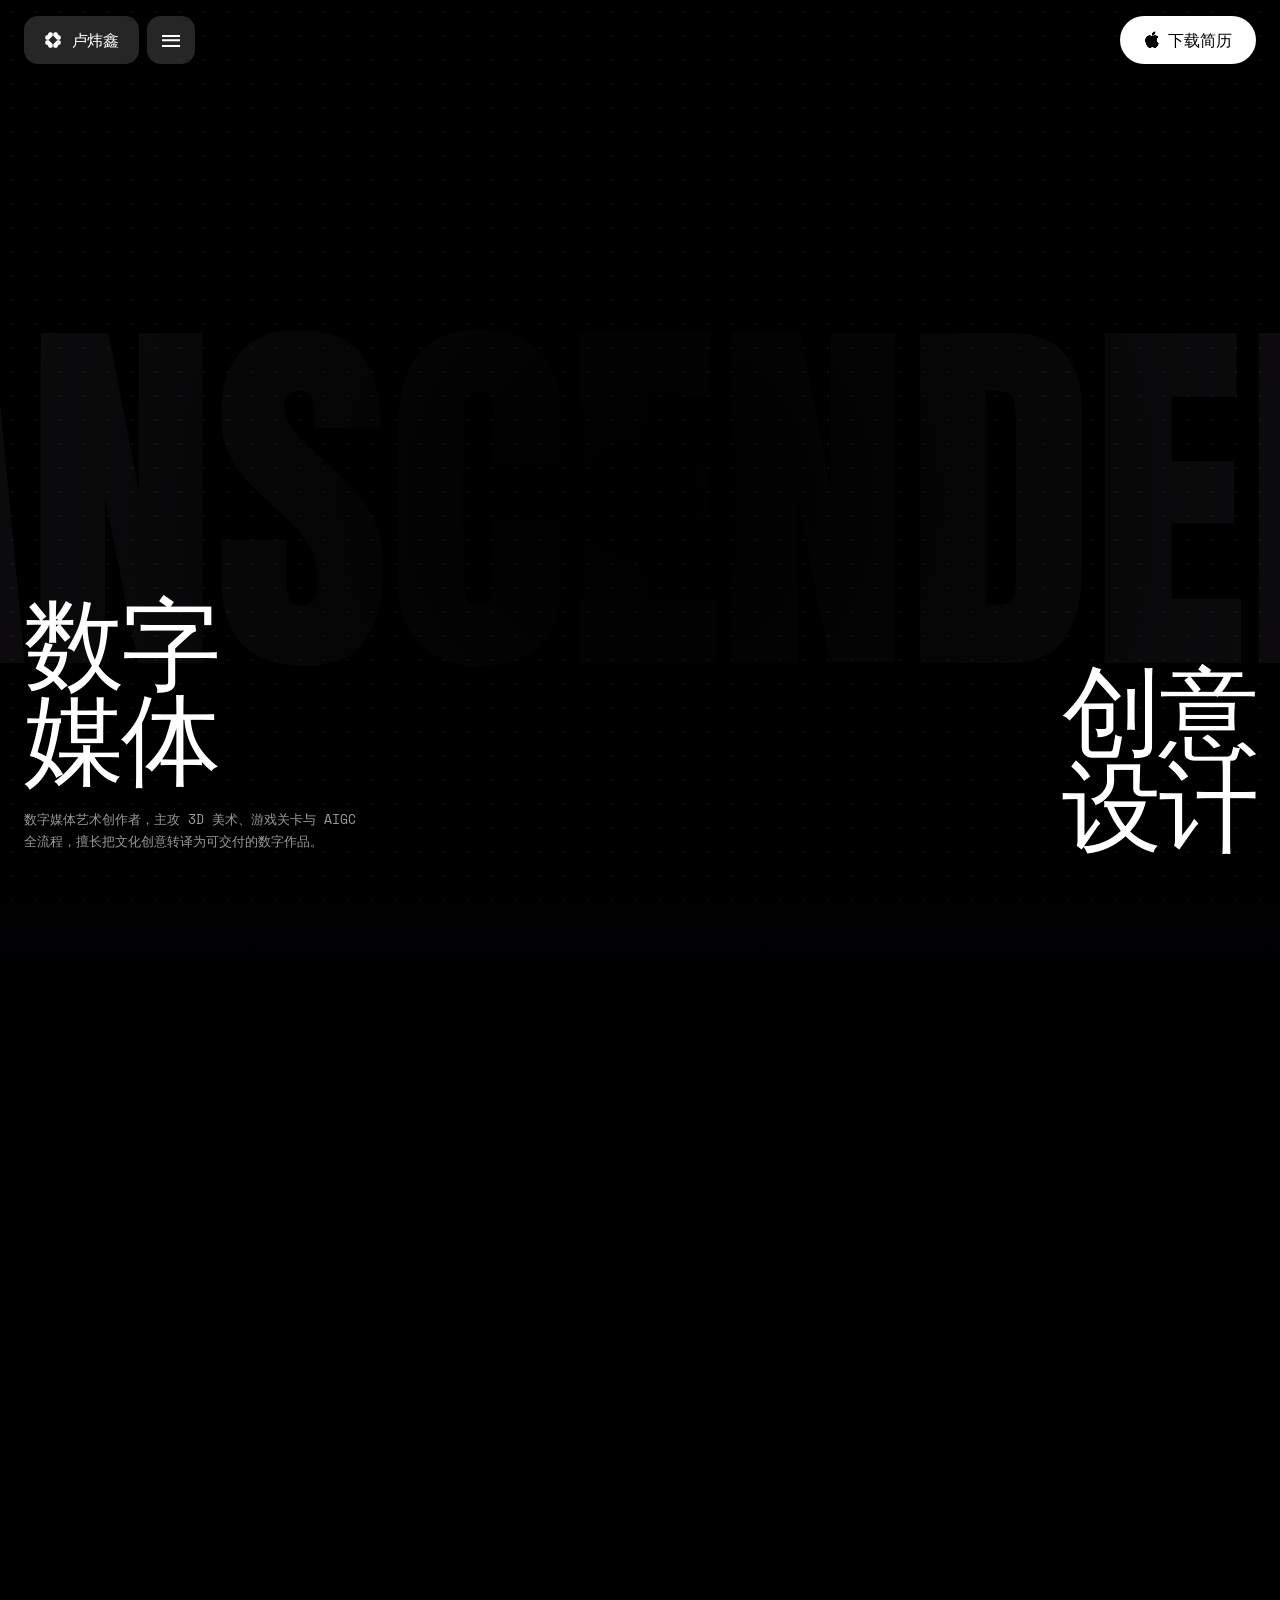
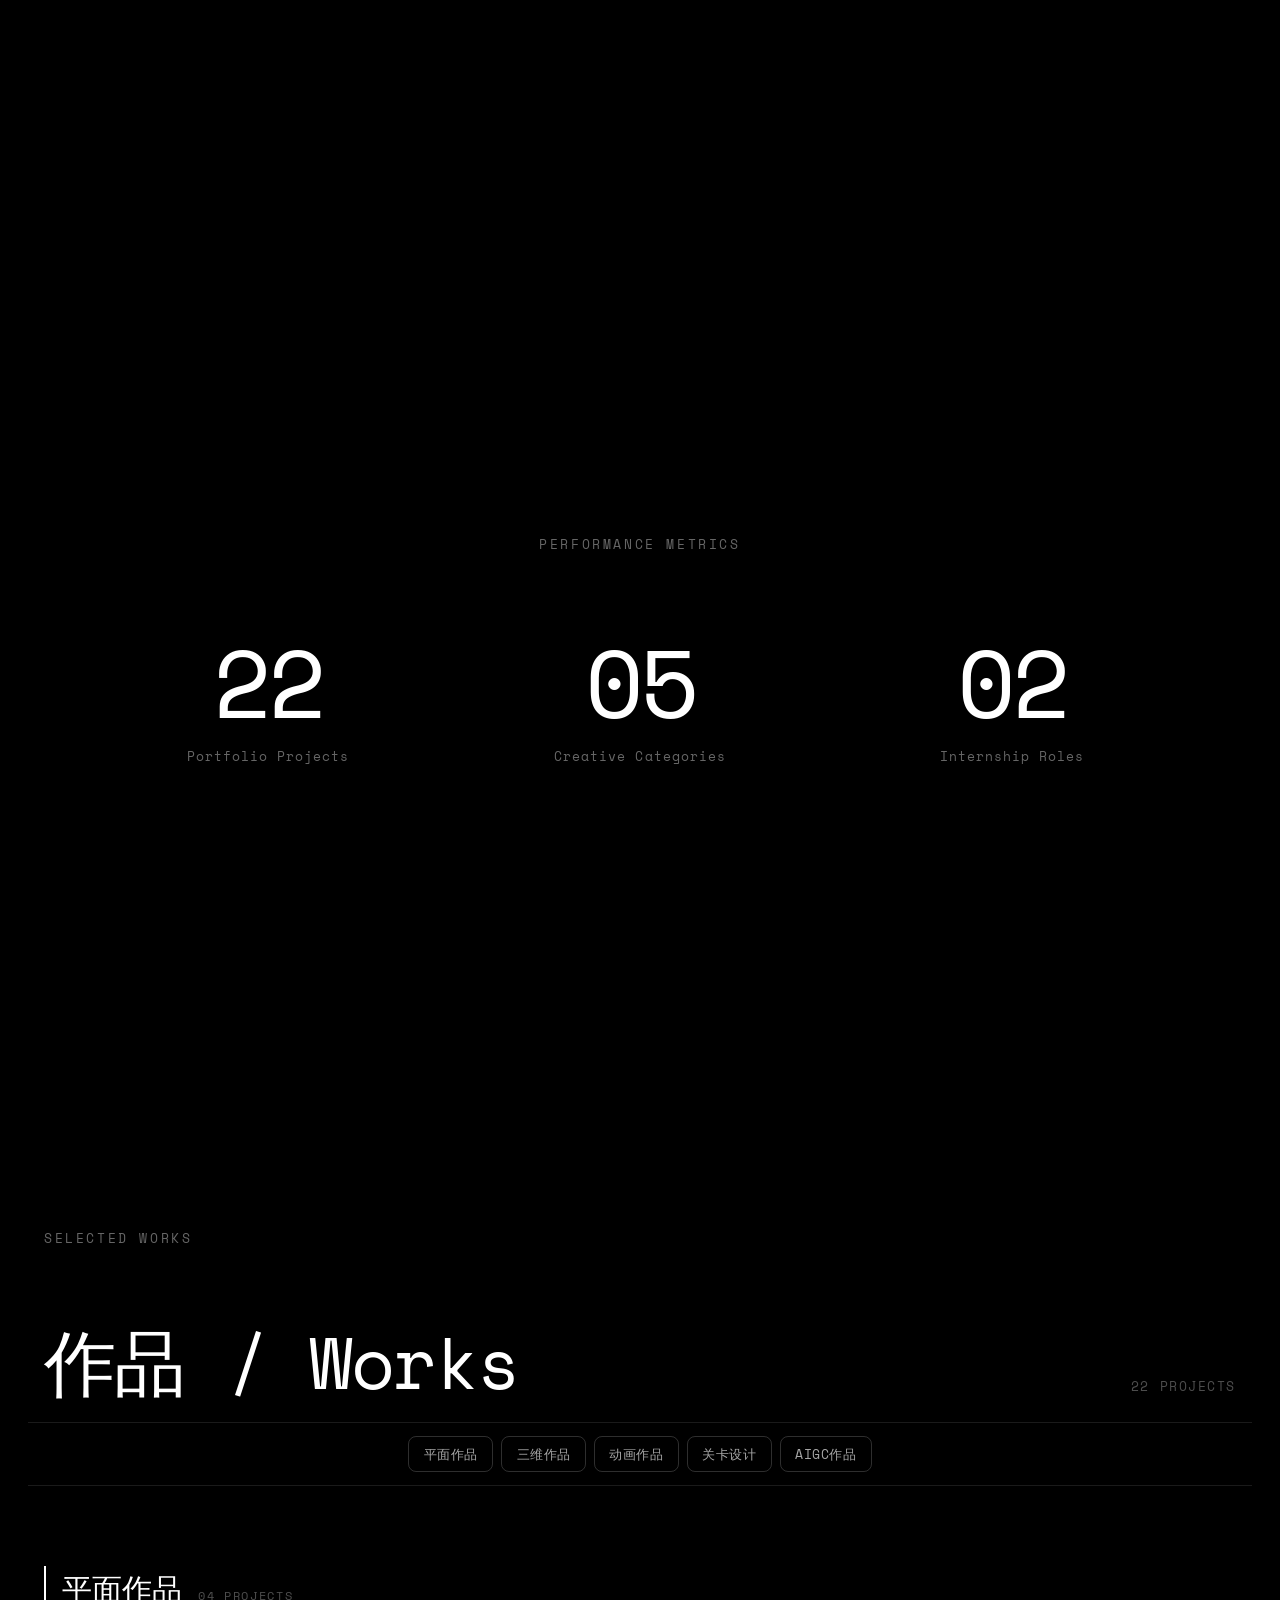
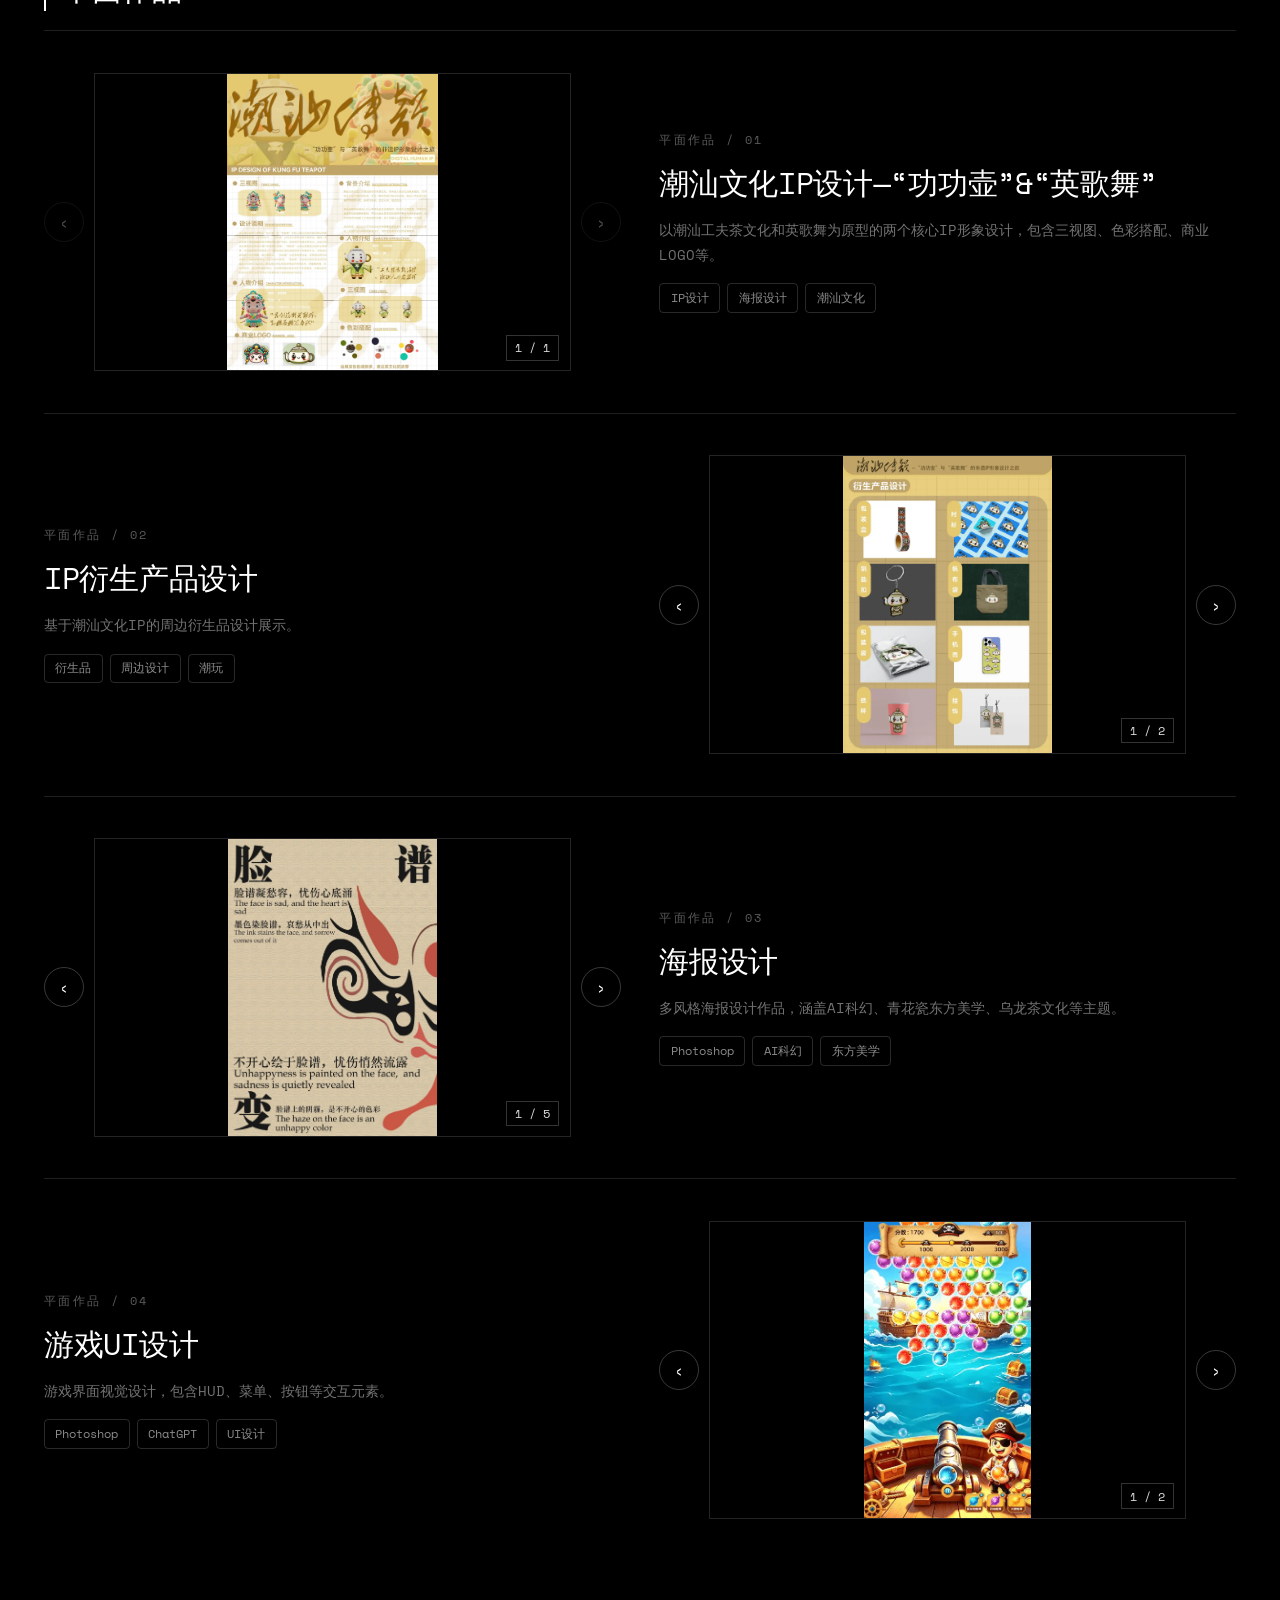
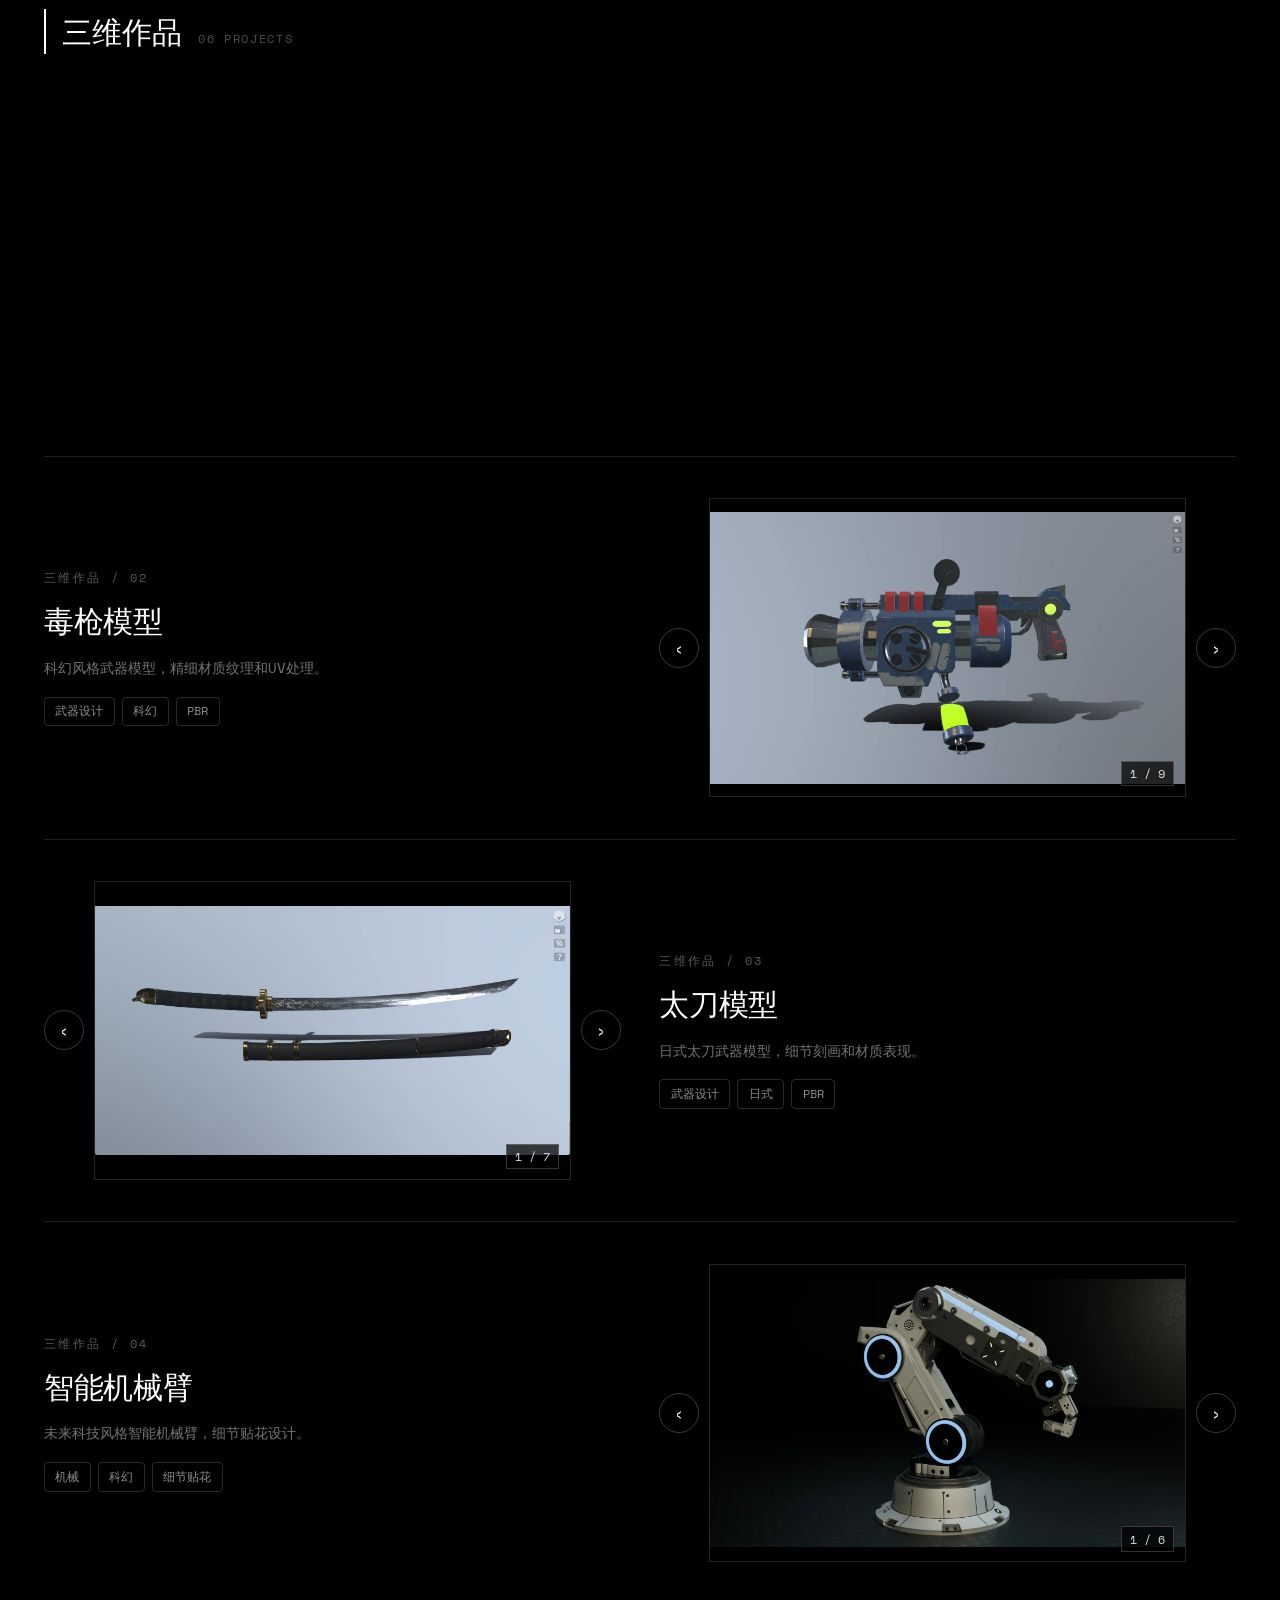
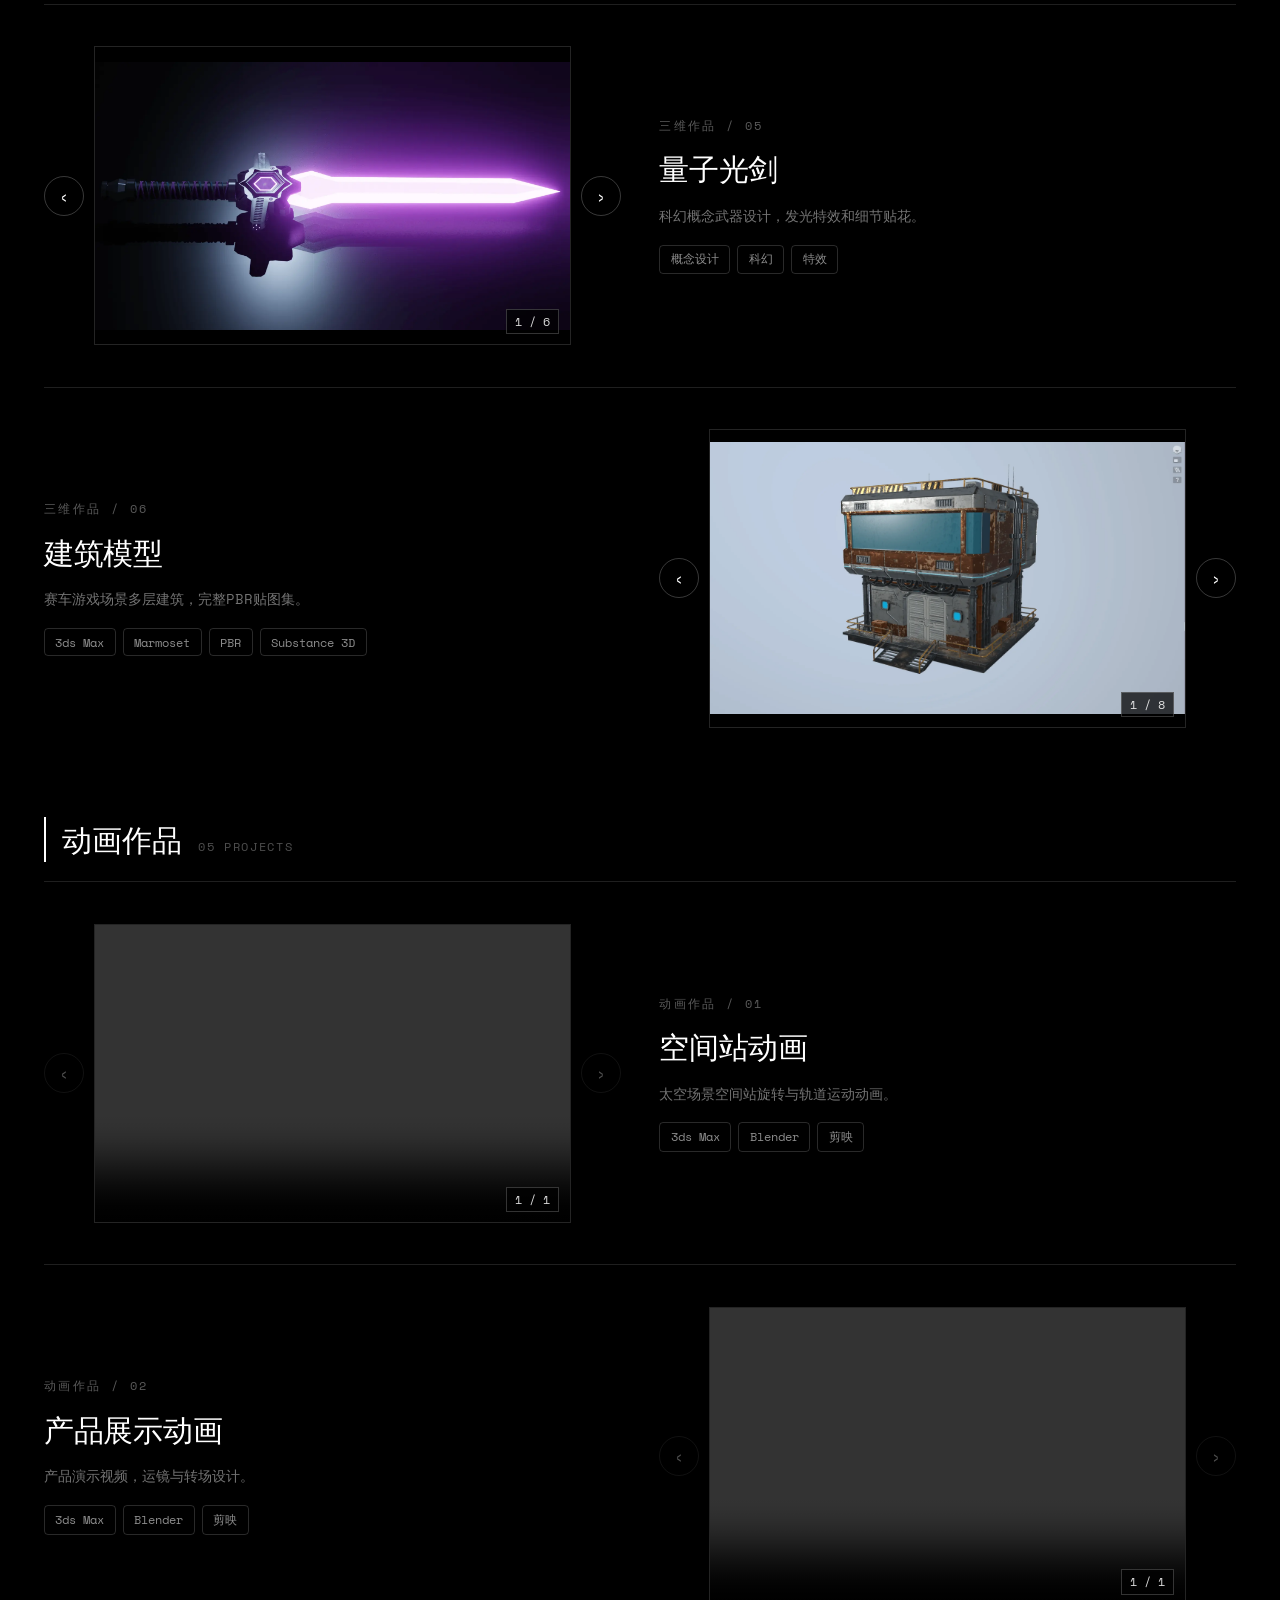
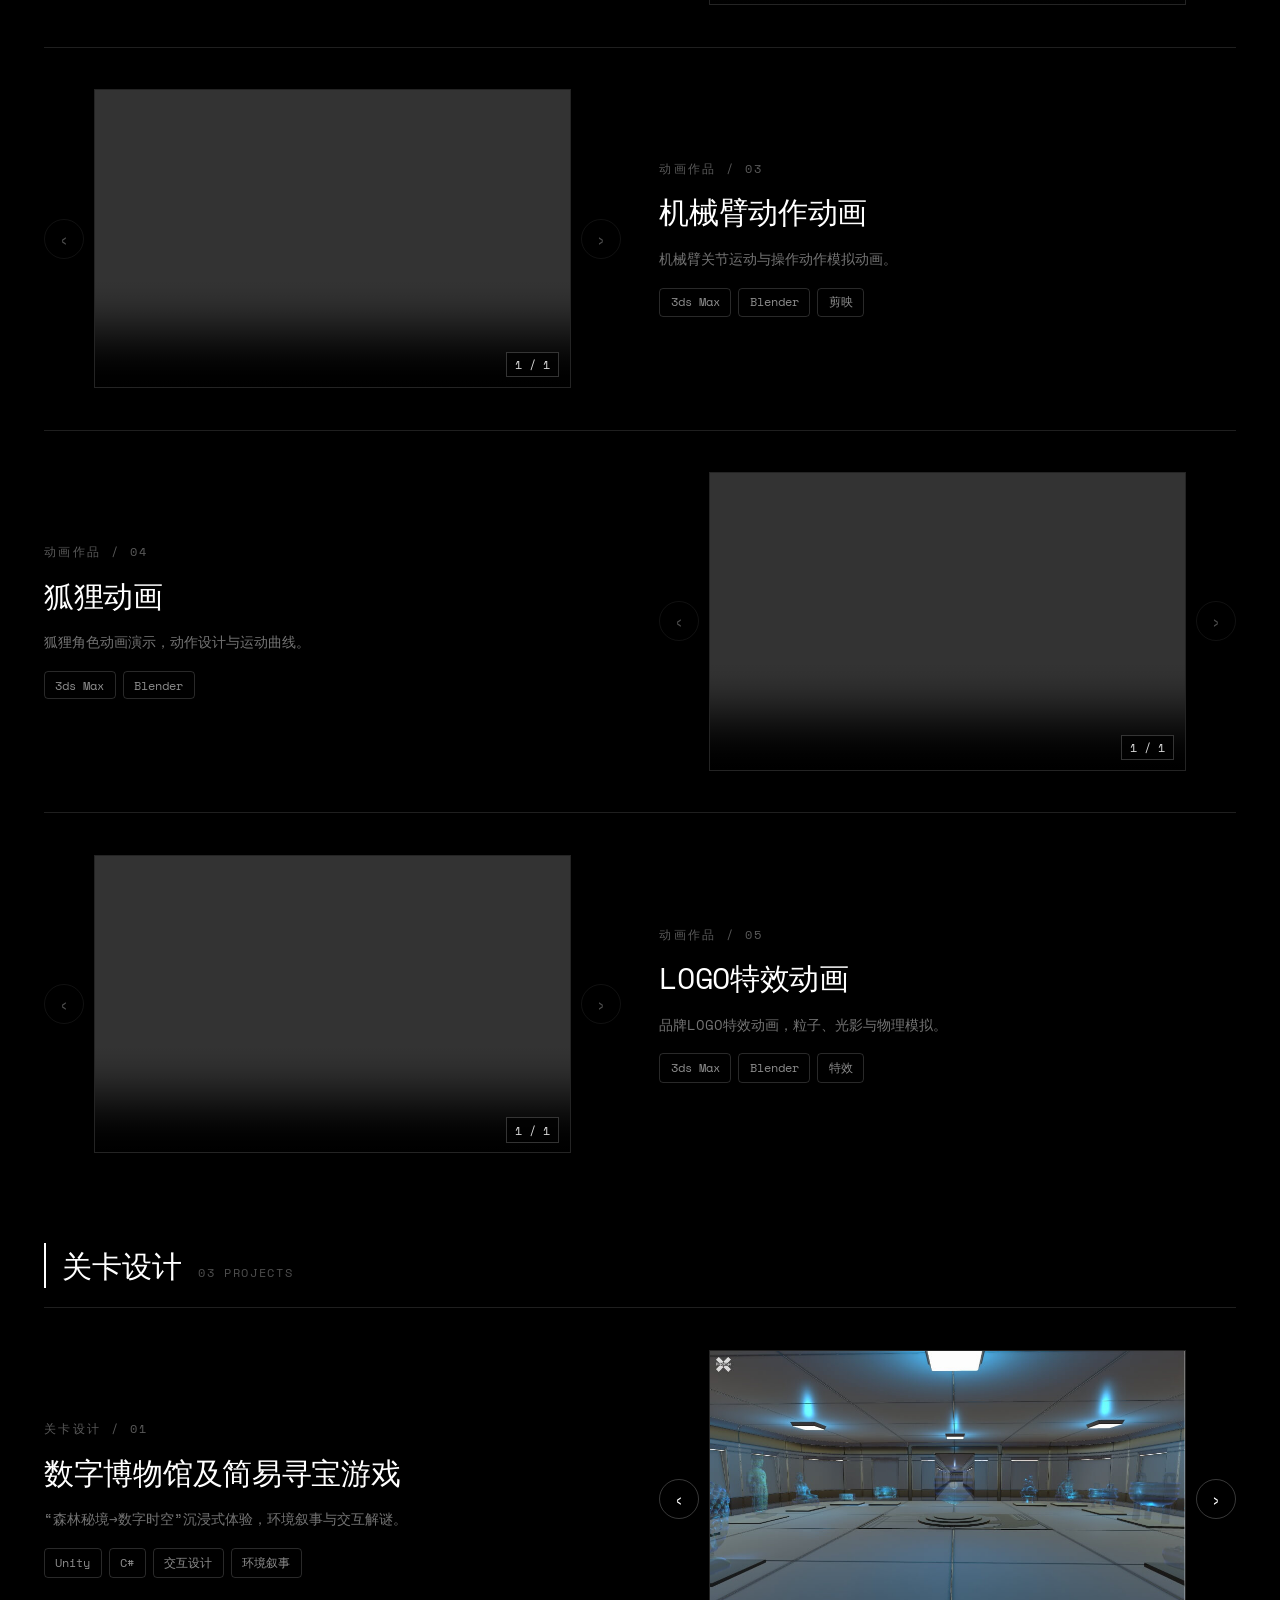
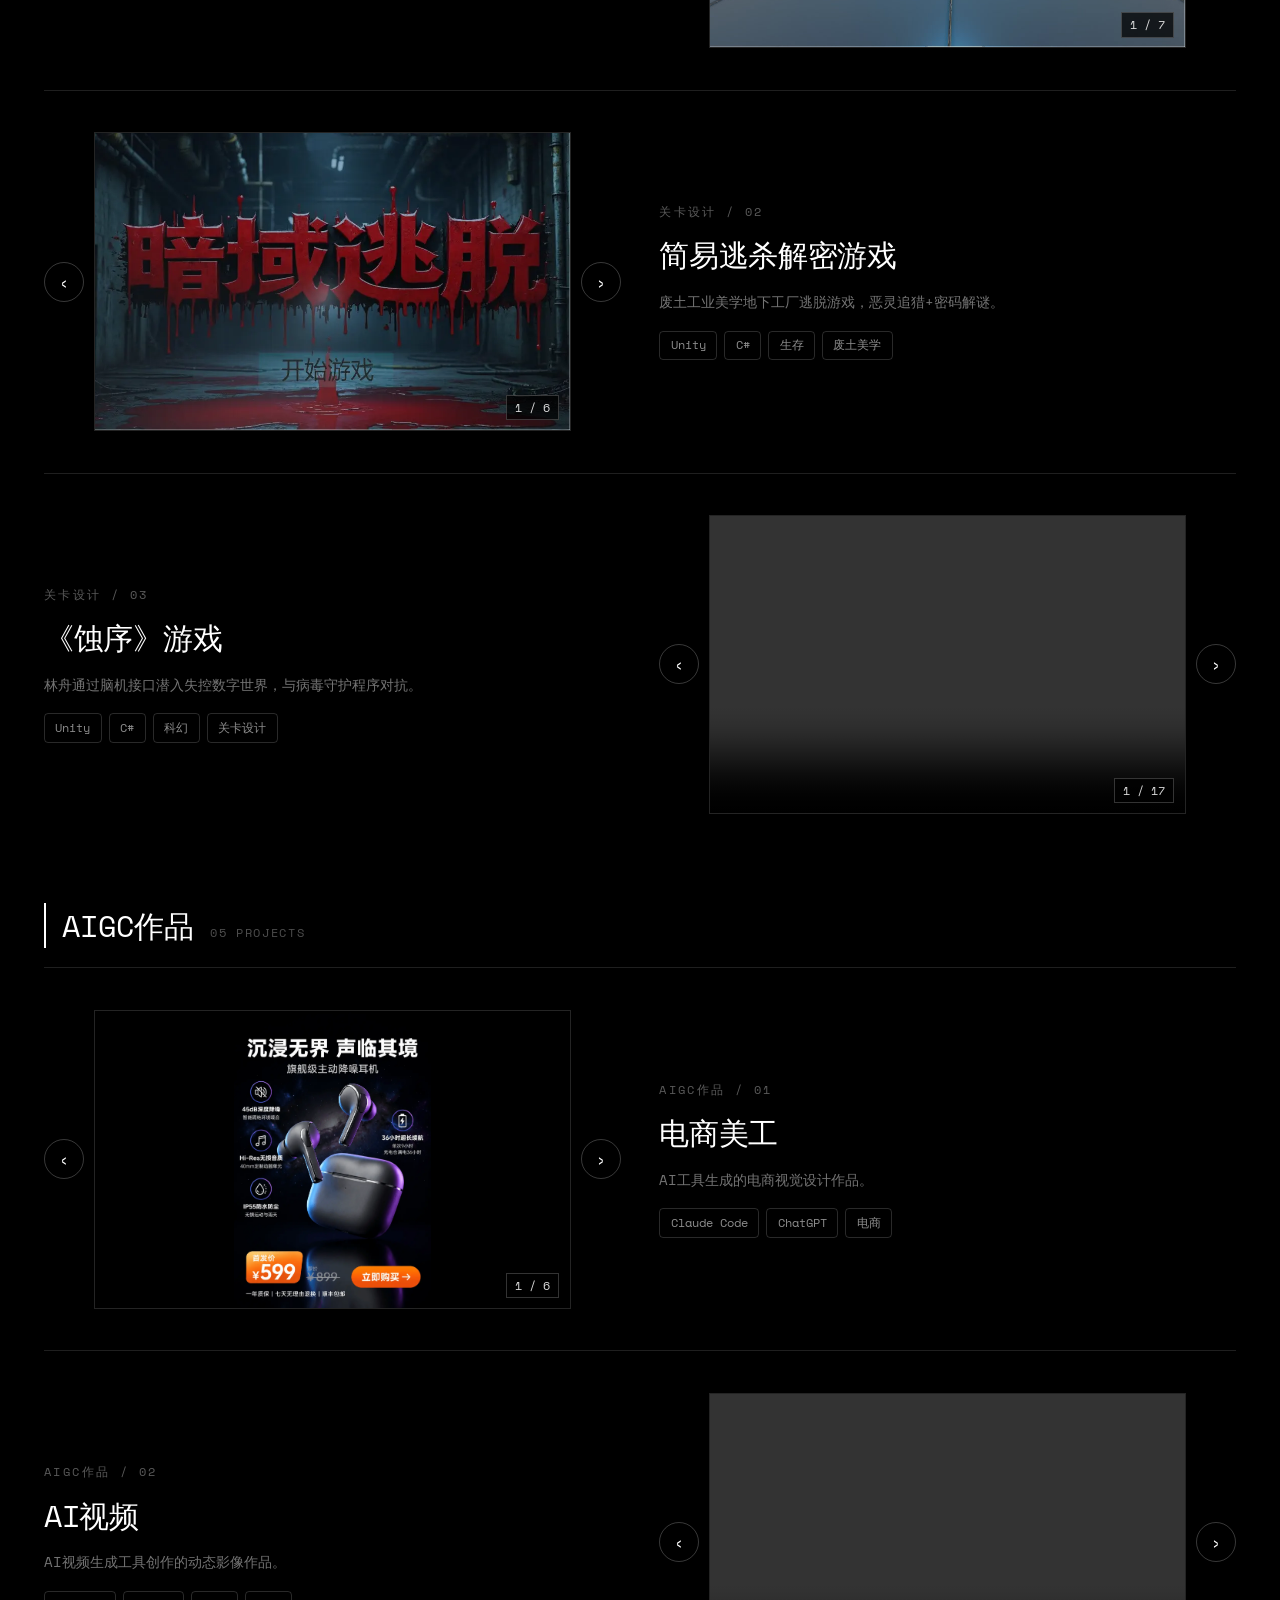
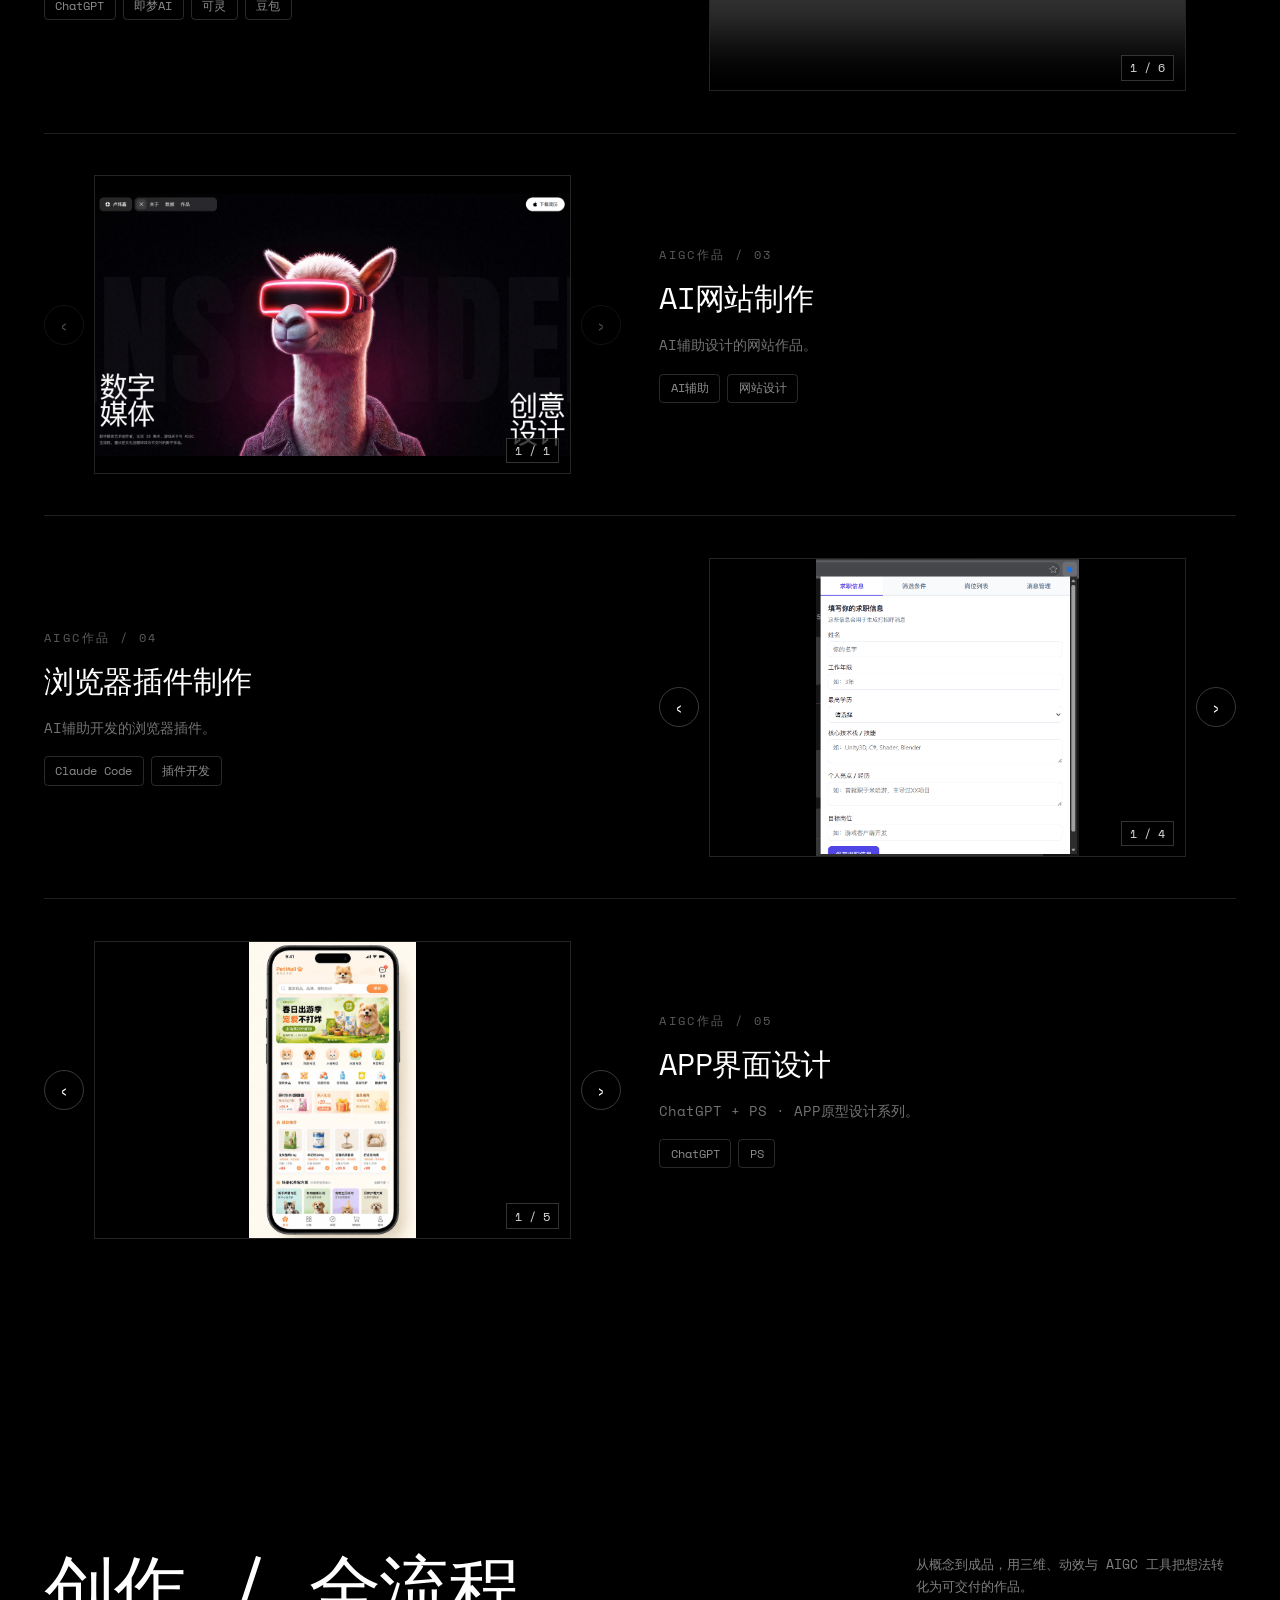
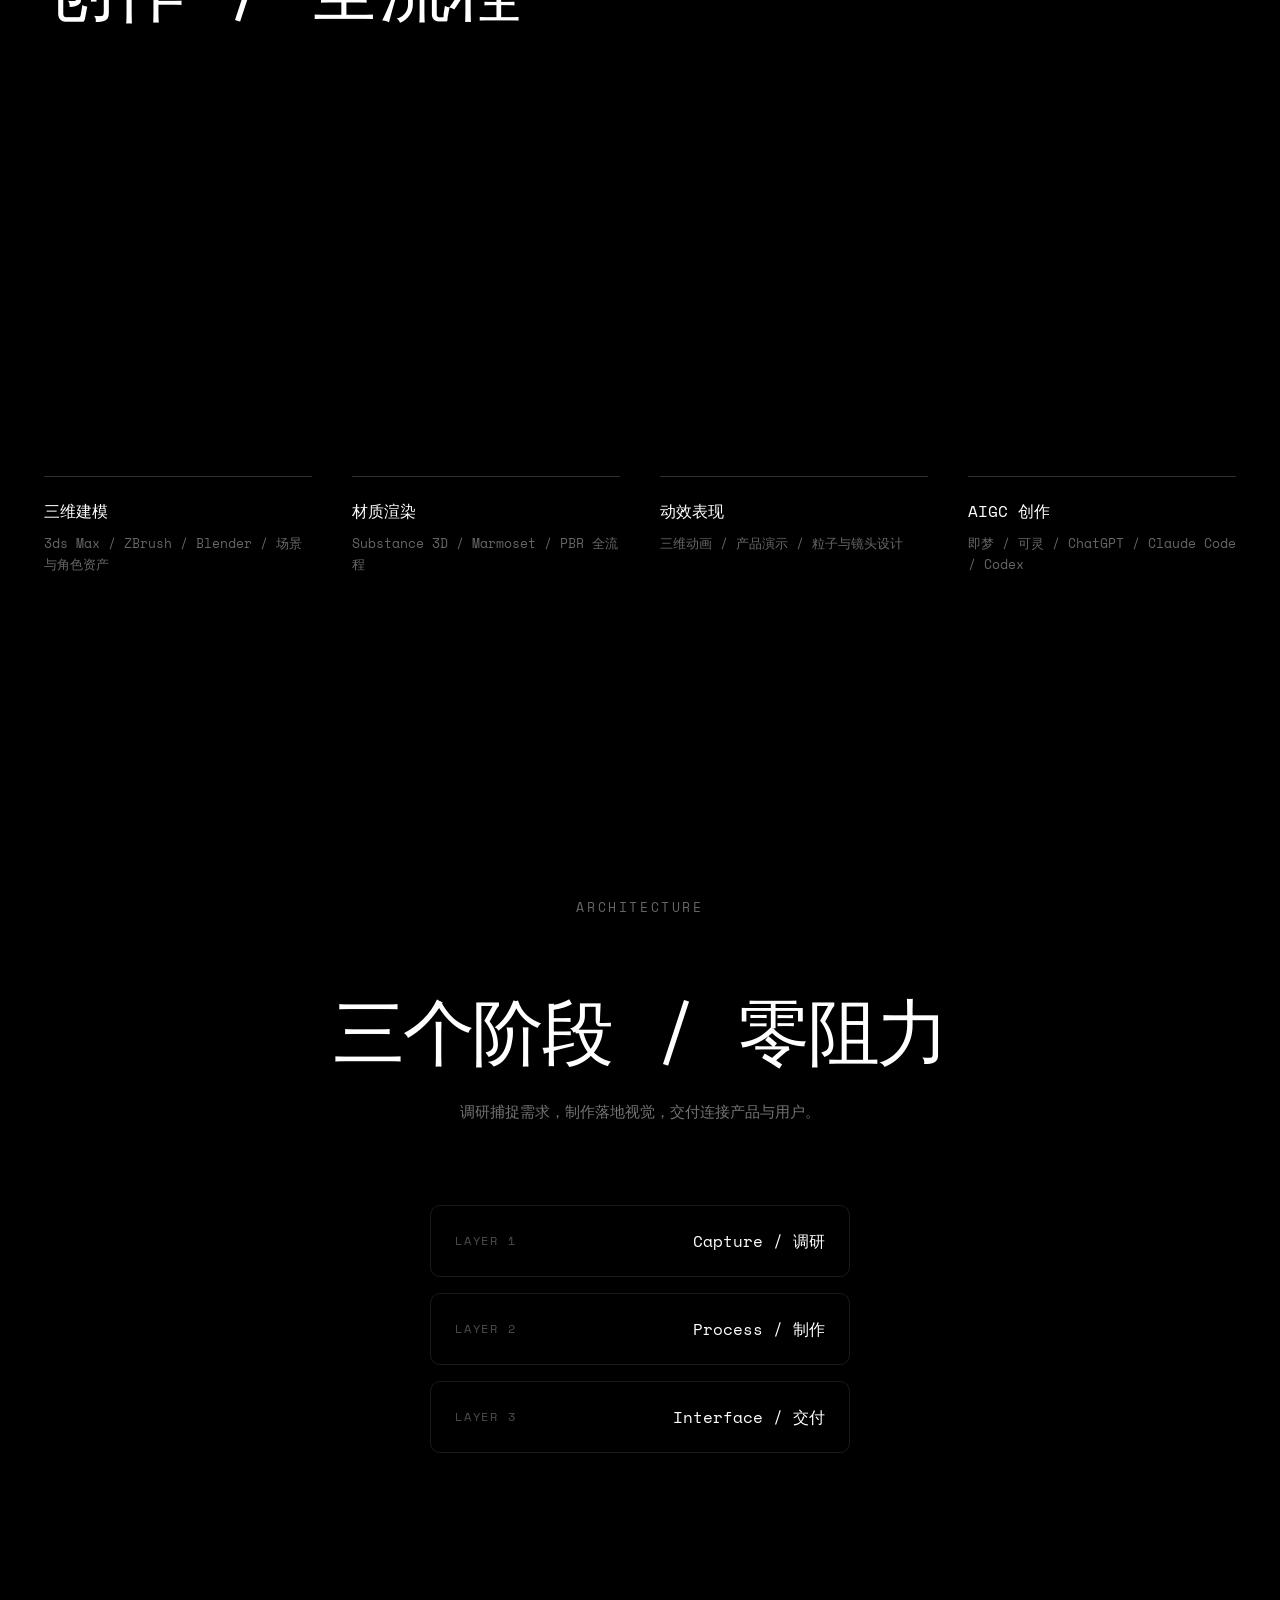
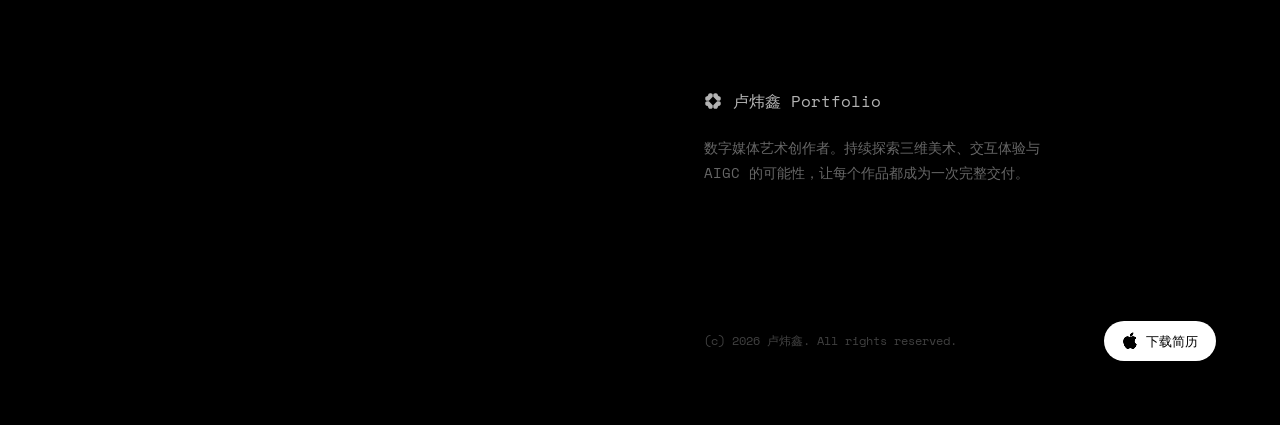
==== commit 0e72035c: "AI视频新增Ai人物视频并优化分类高亮交互" ====
--- a/index.html
+++ b/index.html
@@ -159,7 +159,7 @@
   </footer>
 </div>
 
-<script src="js/site.js"></script>
+<script src="js/site.js?v=2"></script>
 <script src="js/synapse.js"></script>
 </body>
 </html>
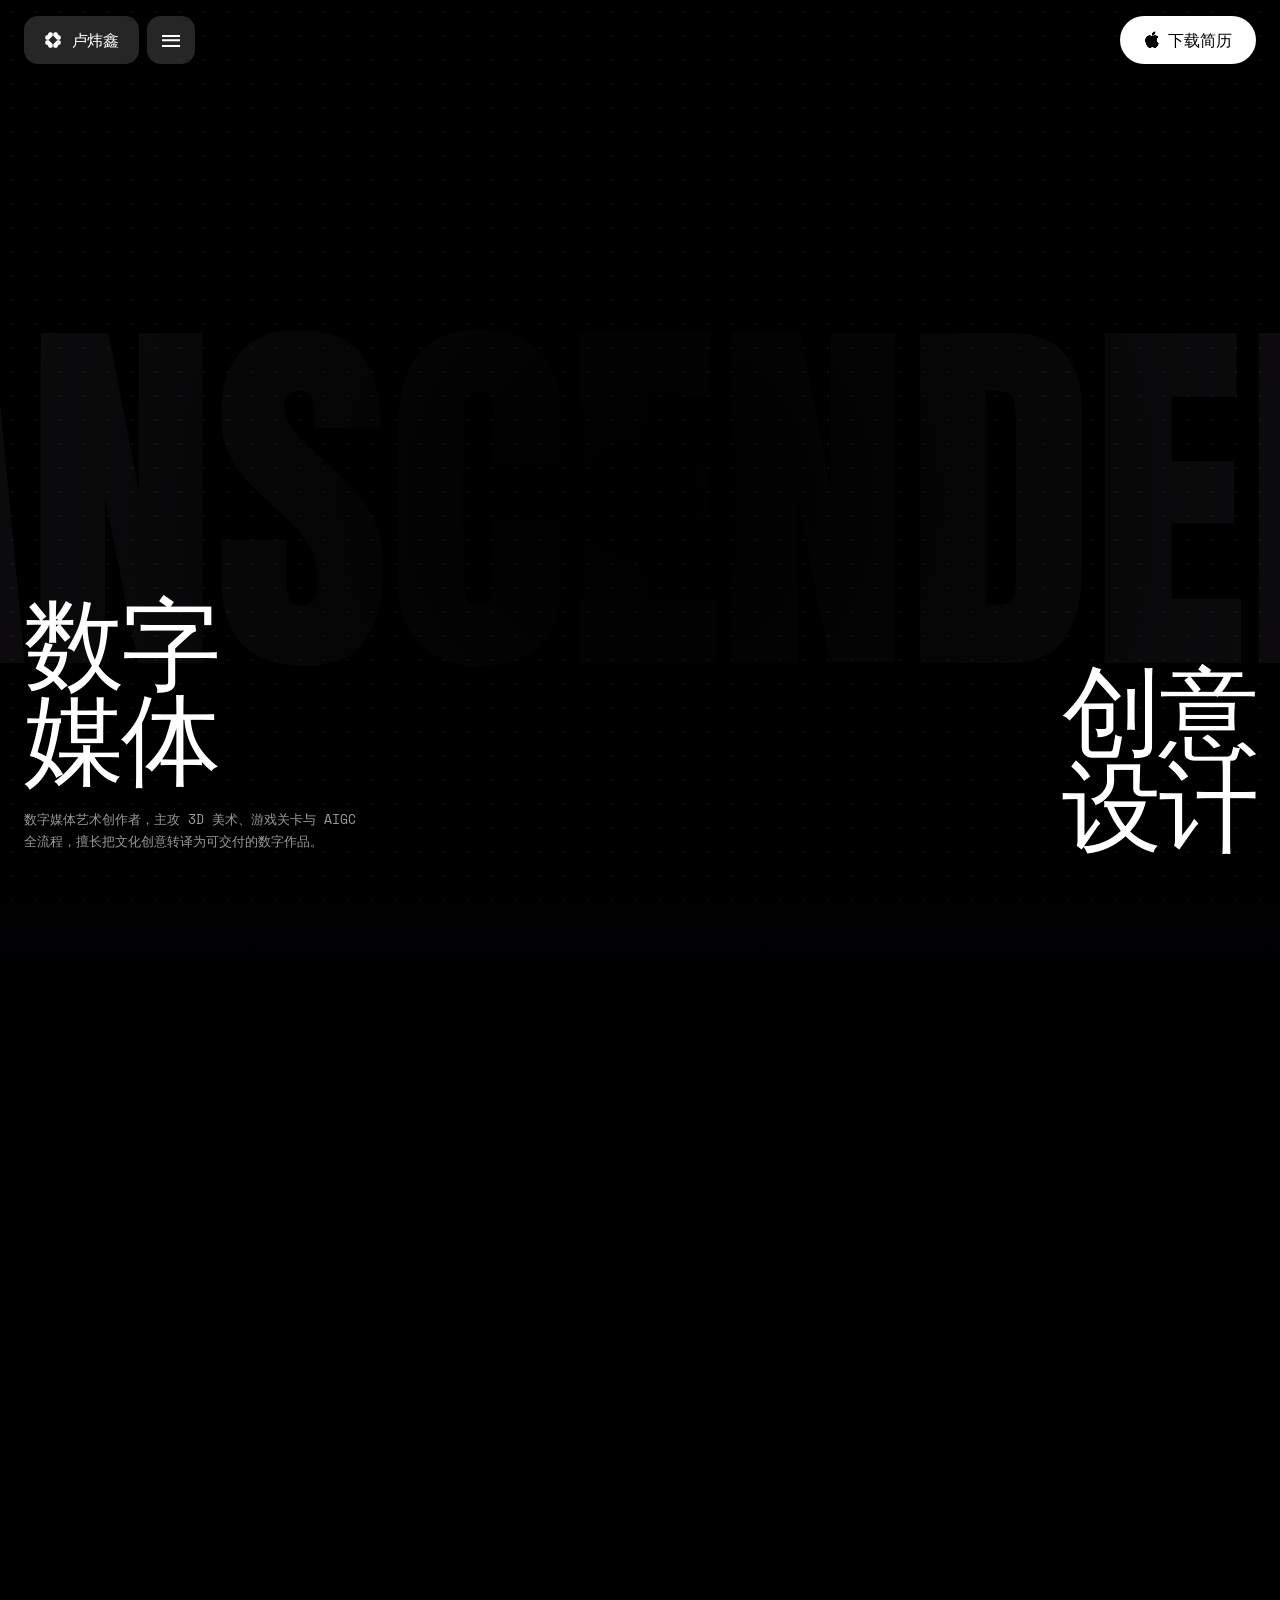
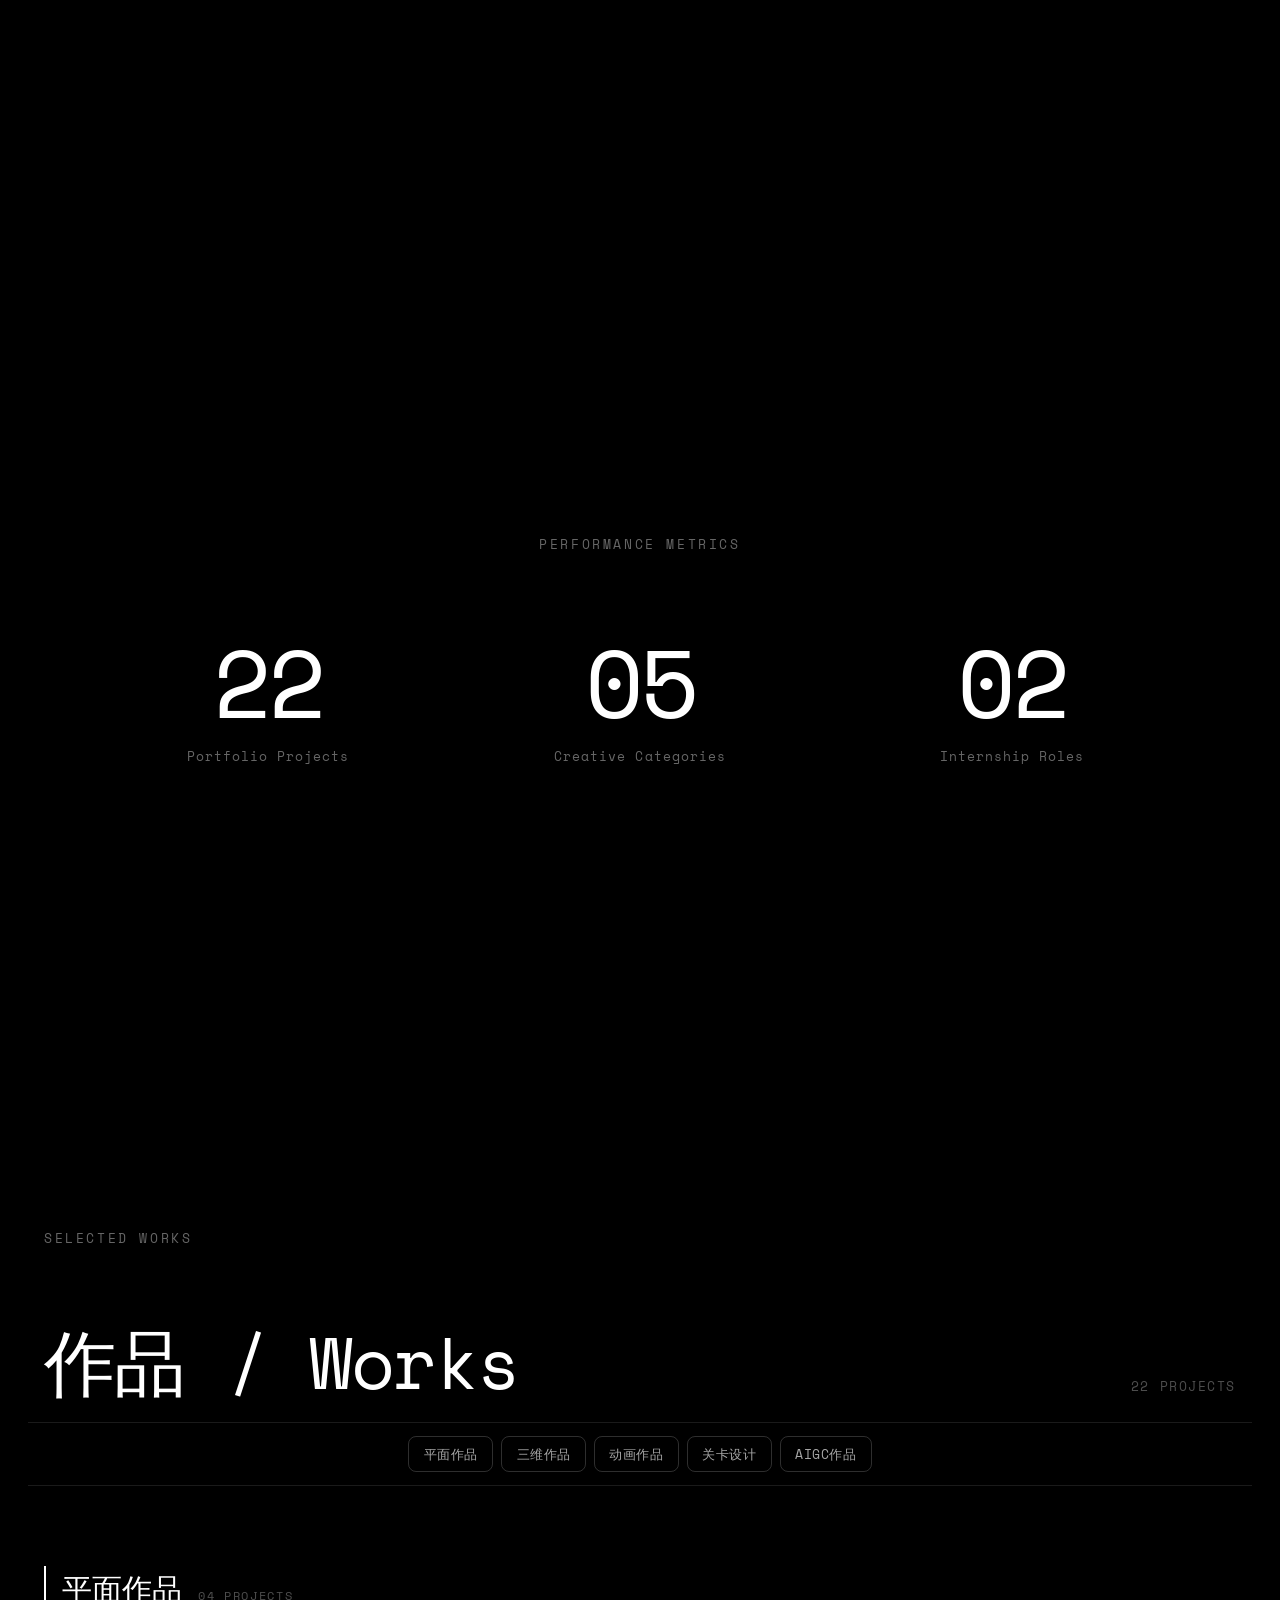
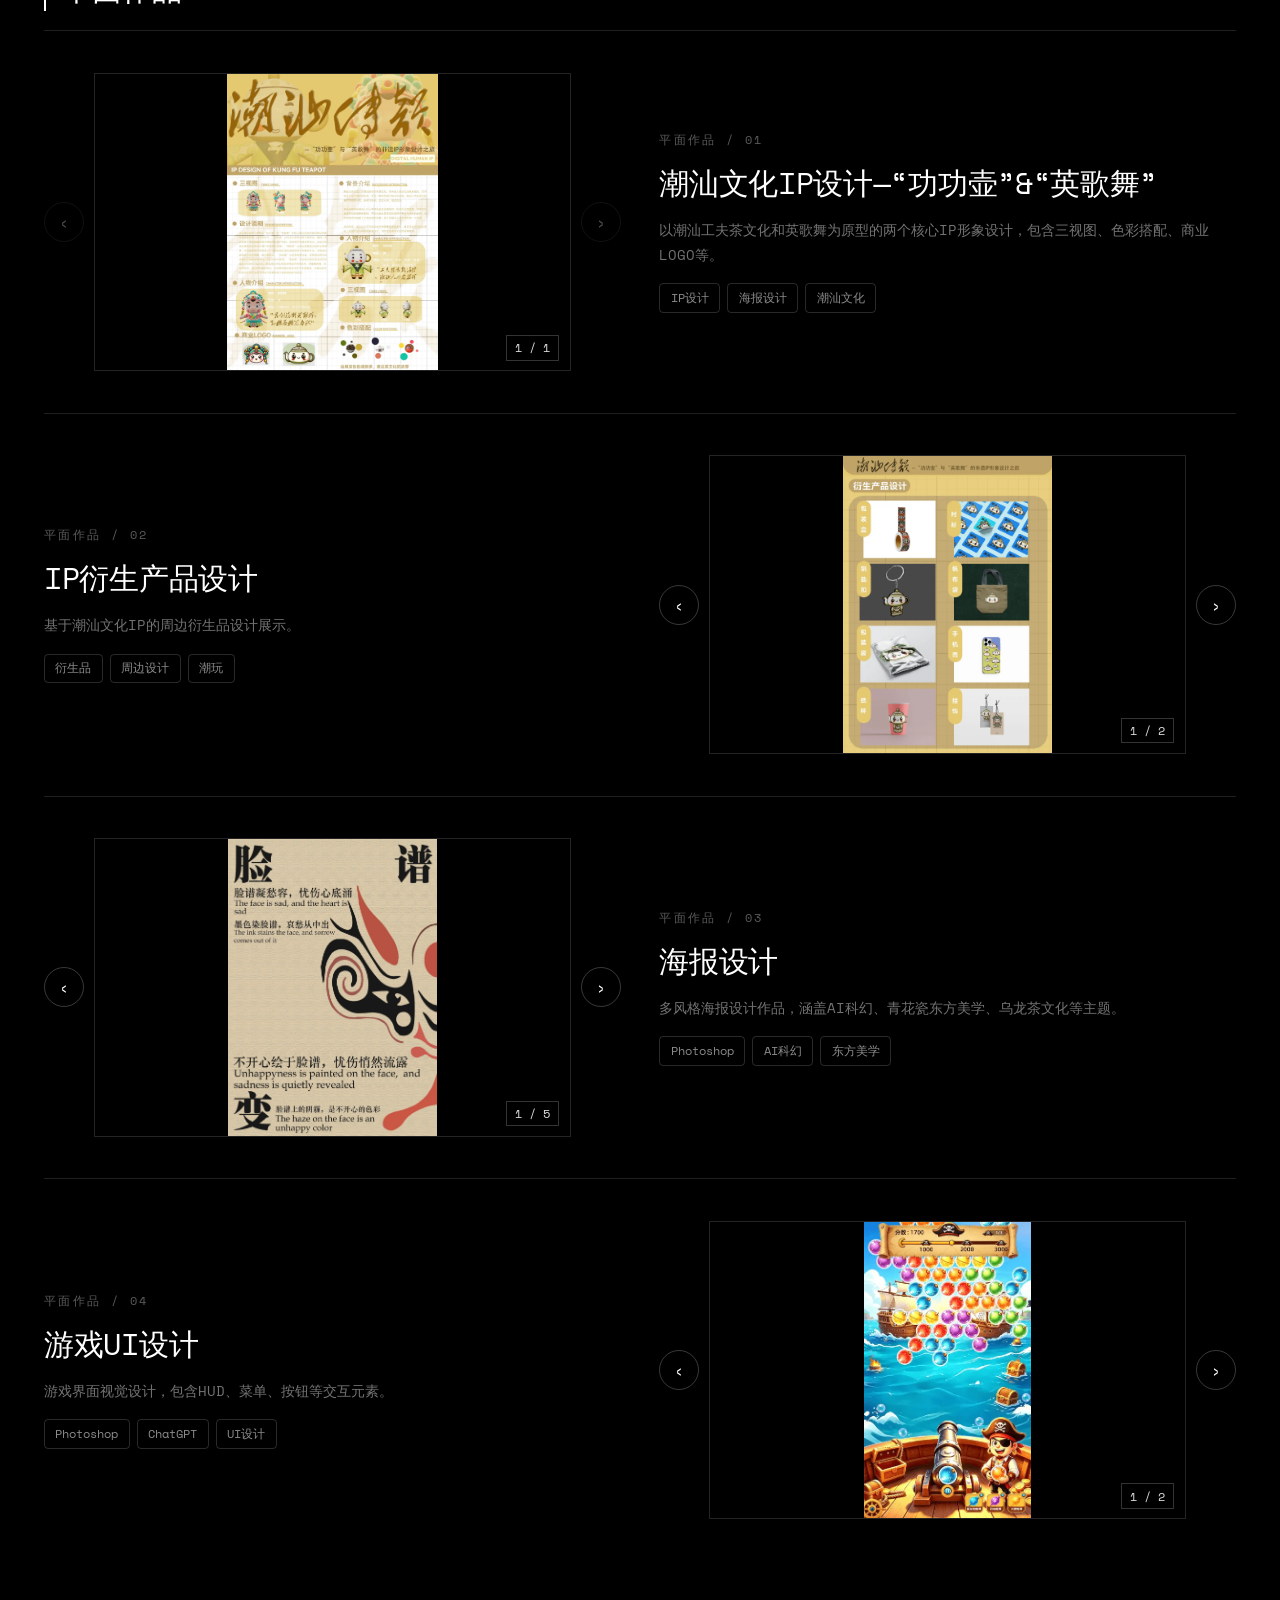
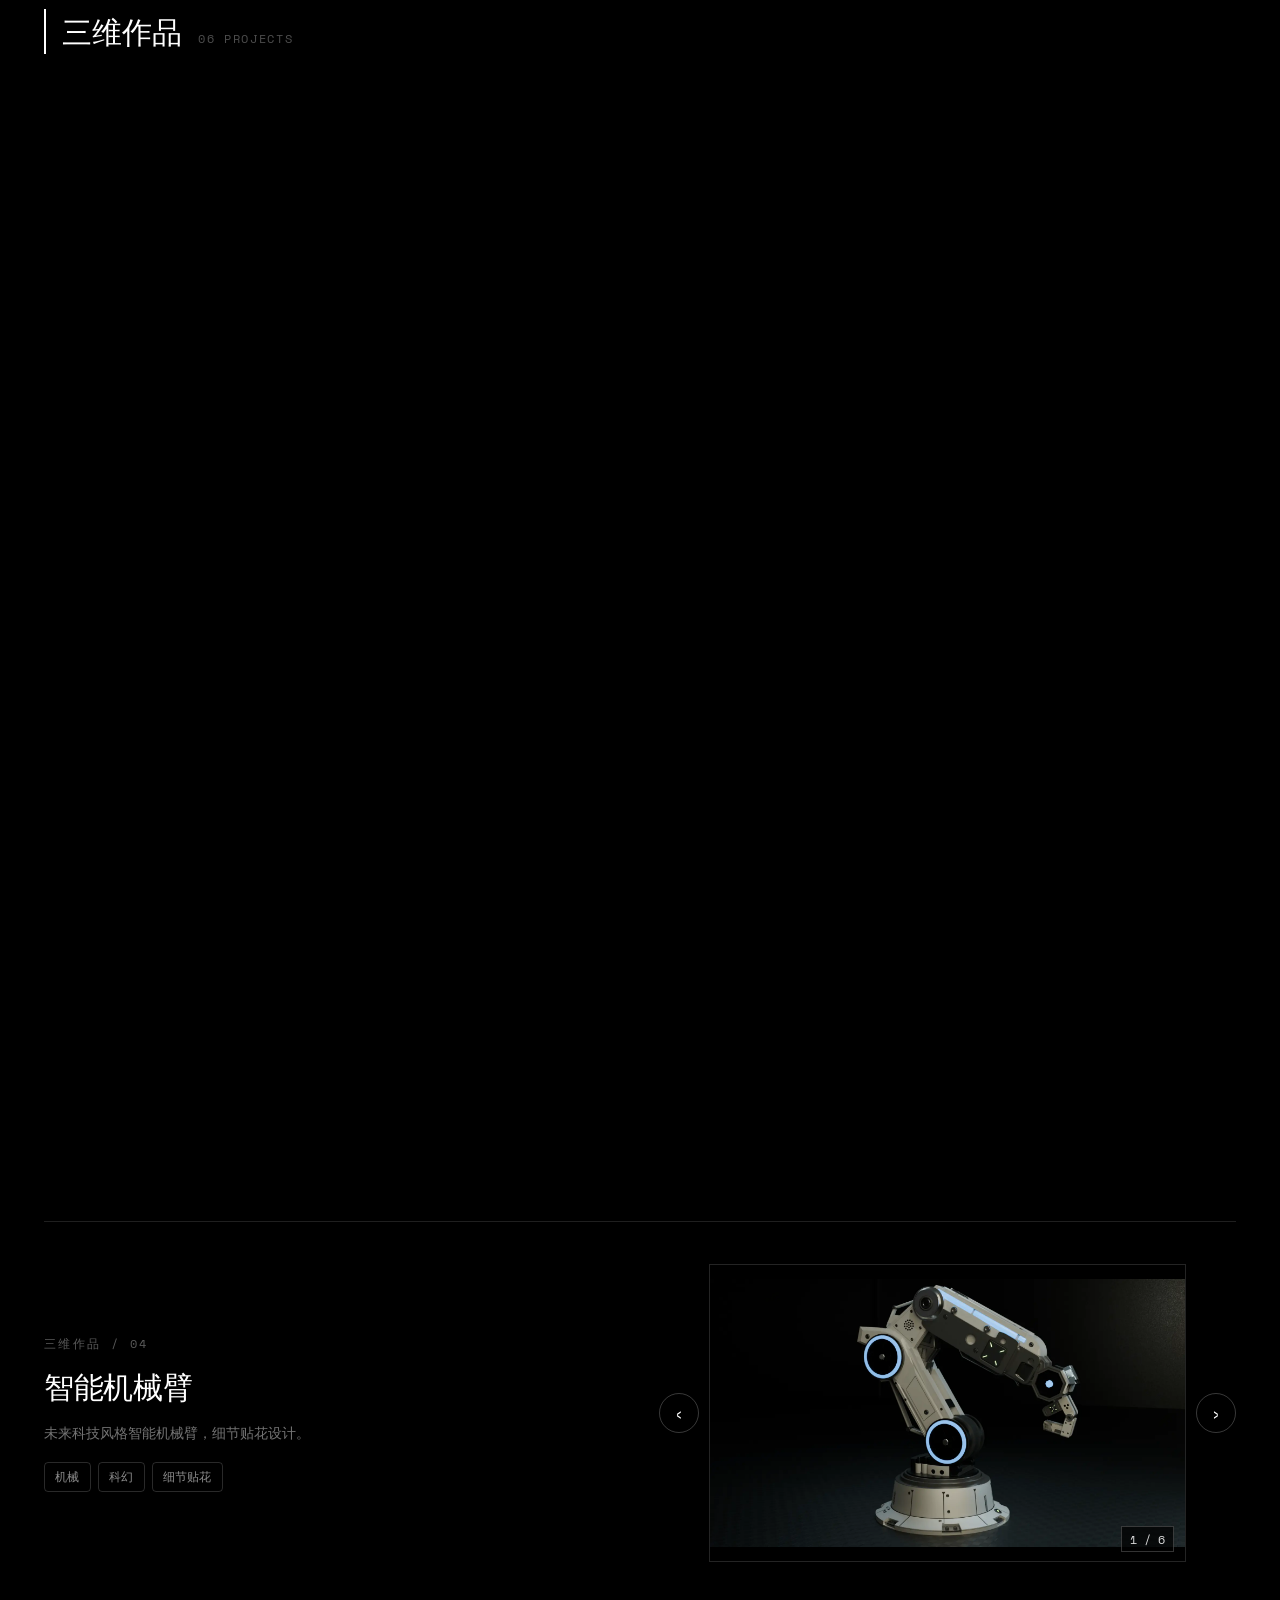
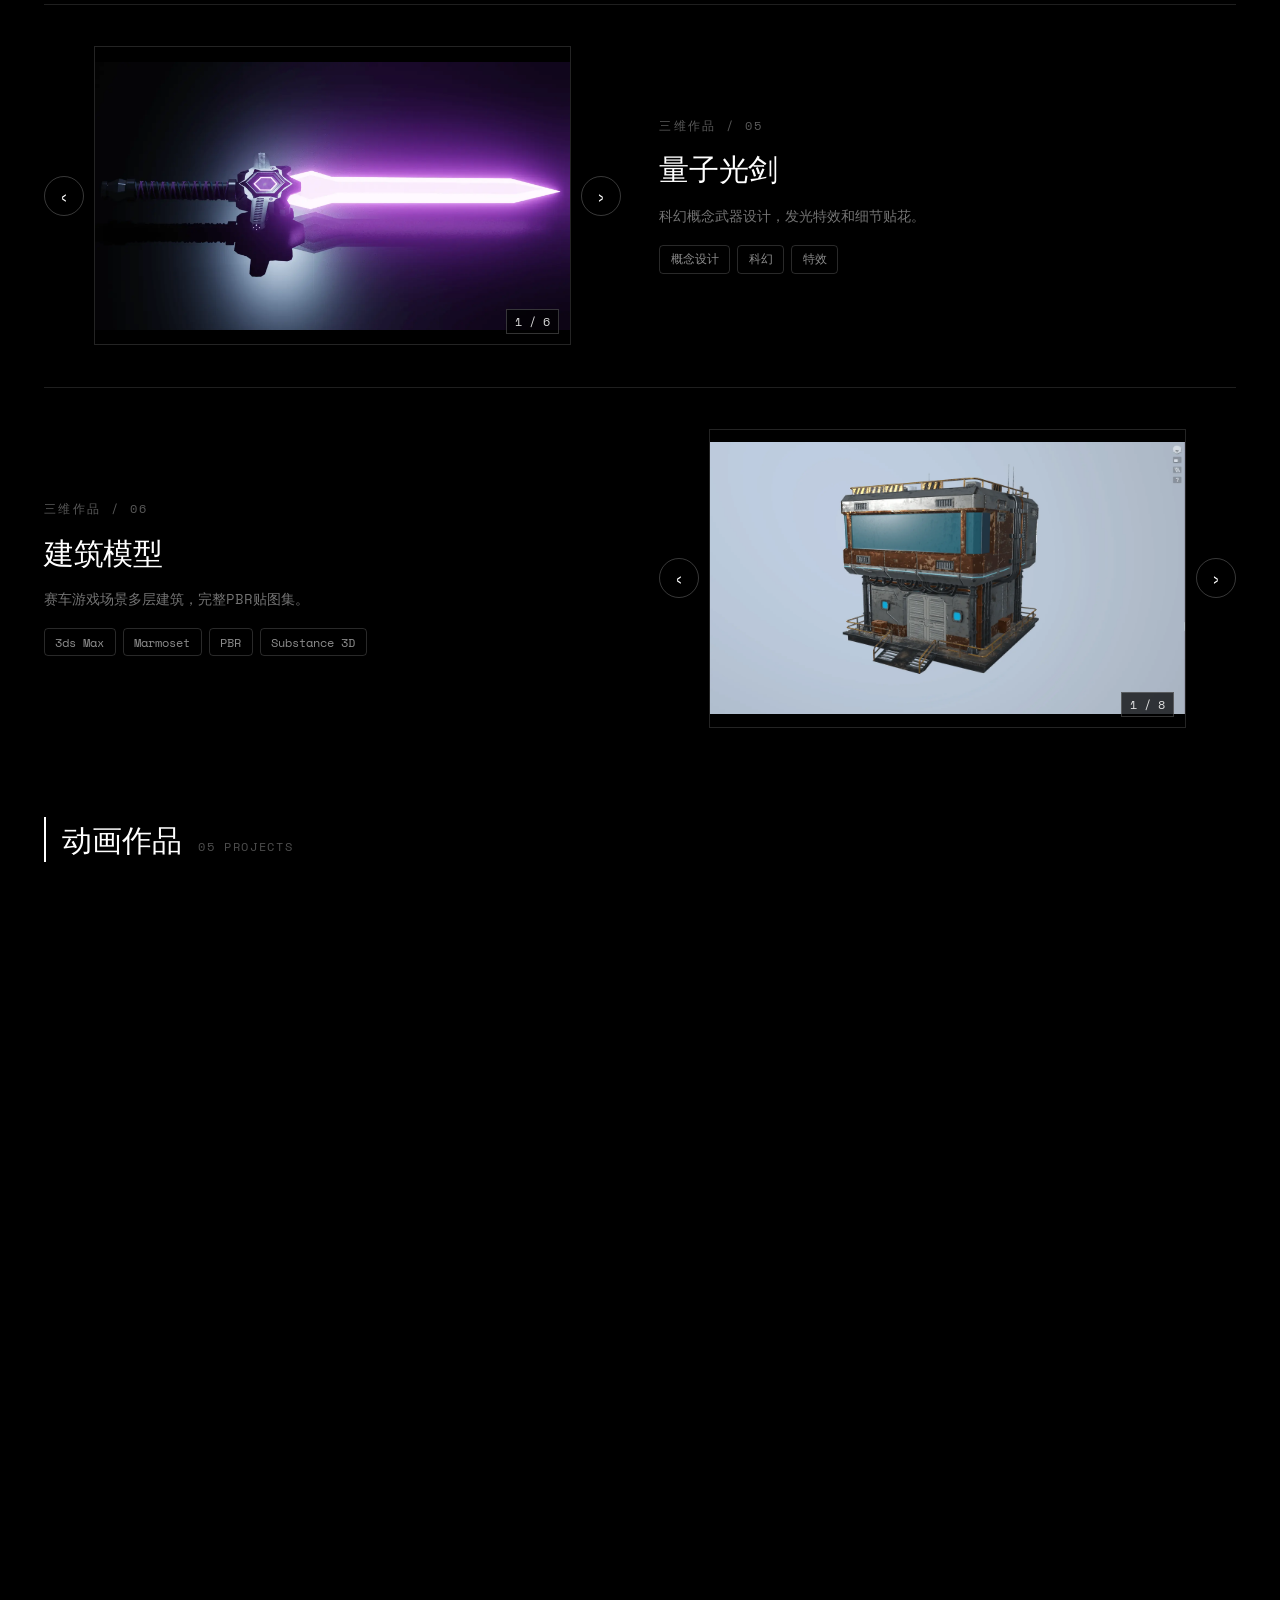
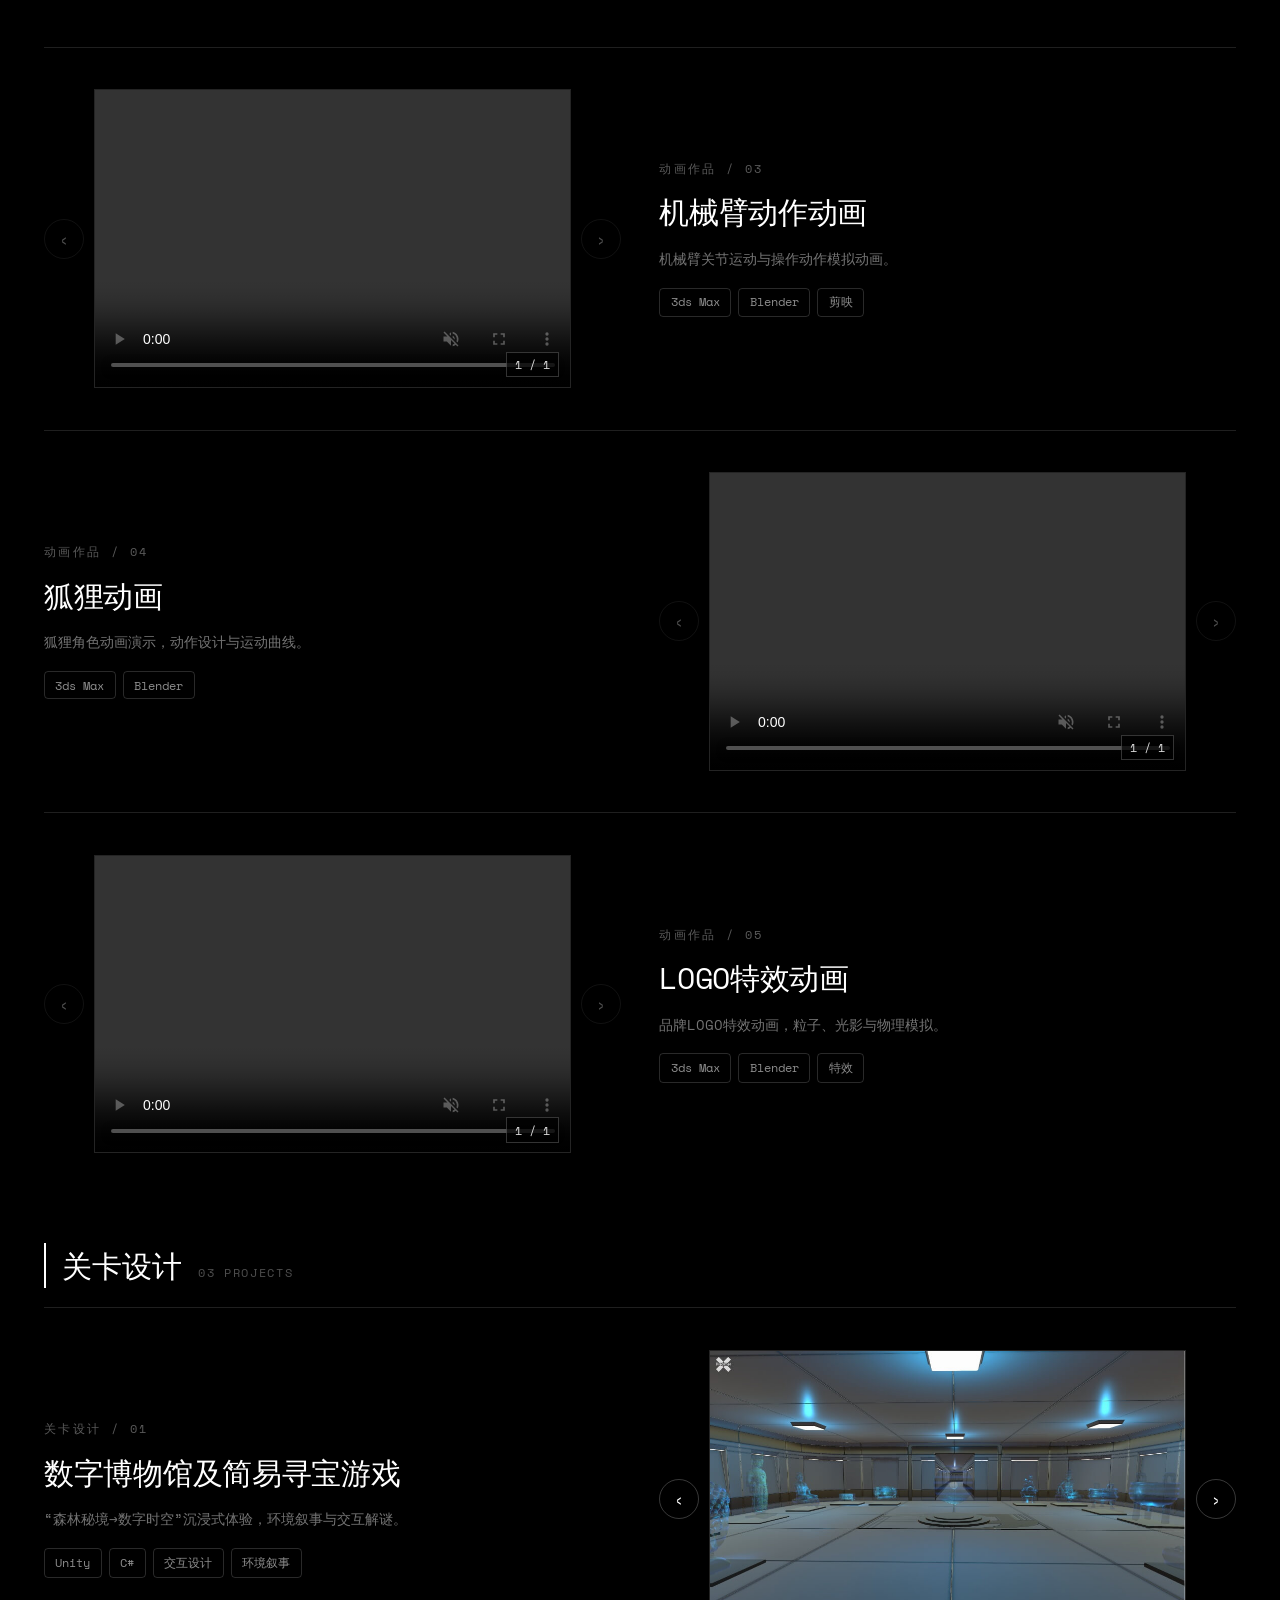
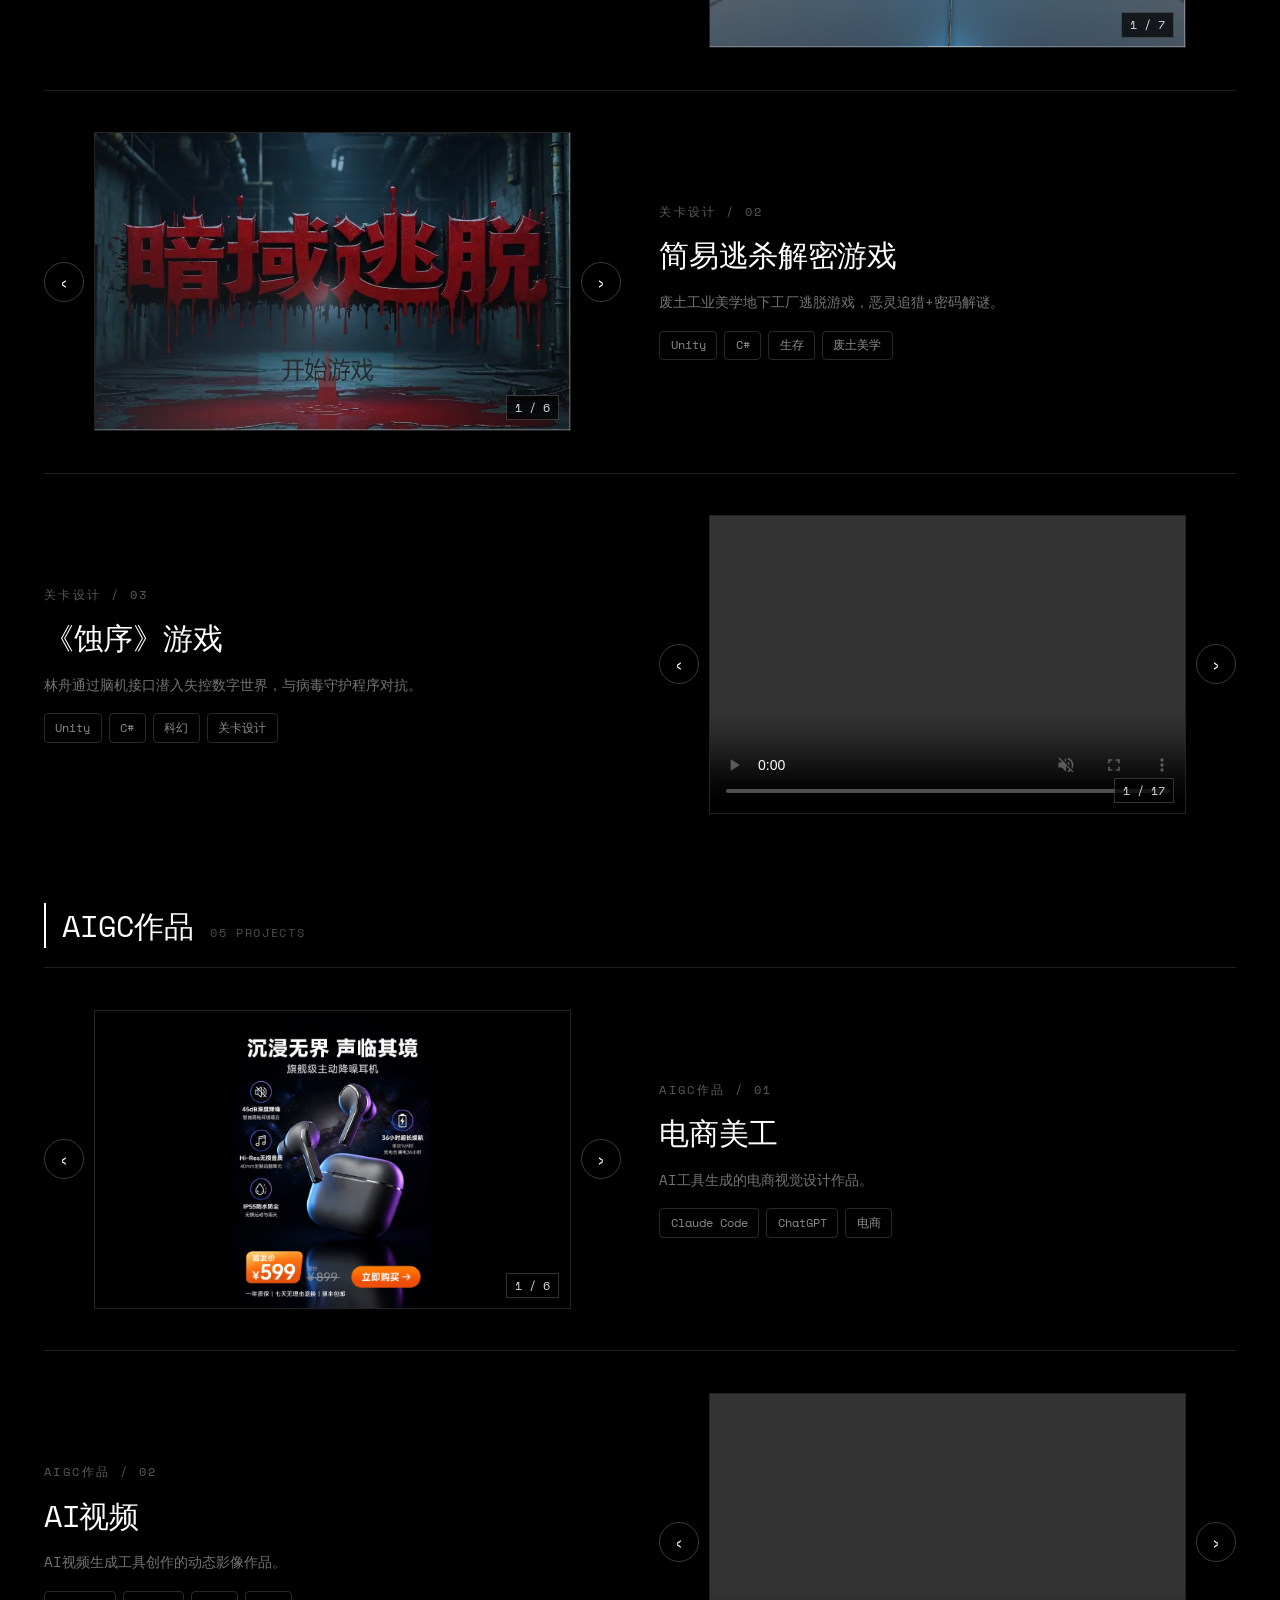
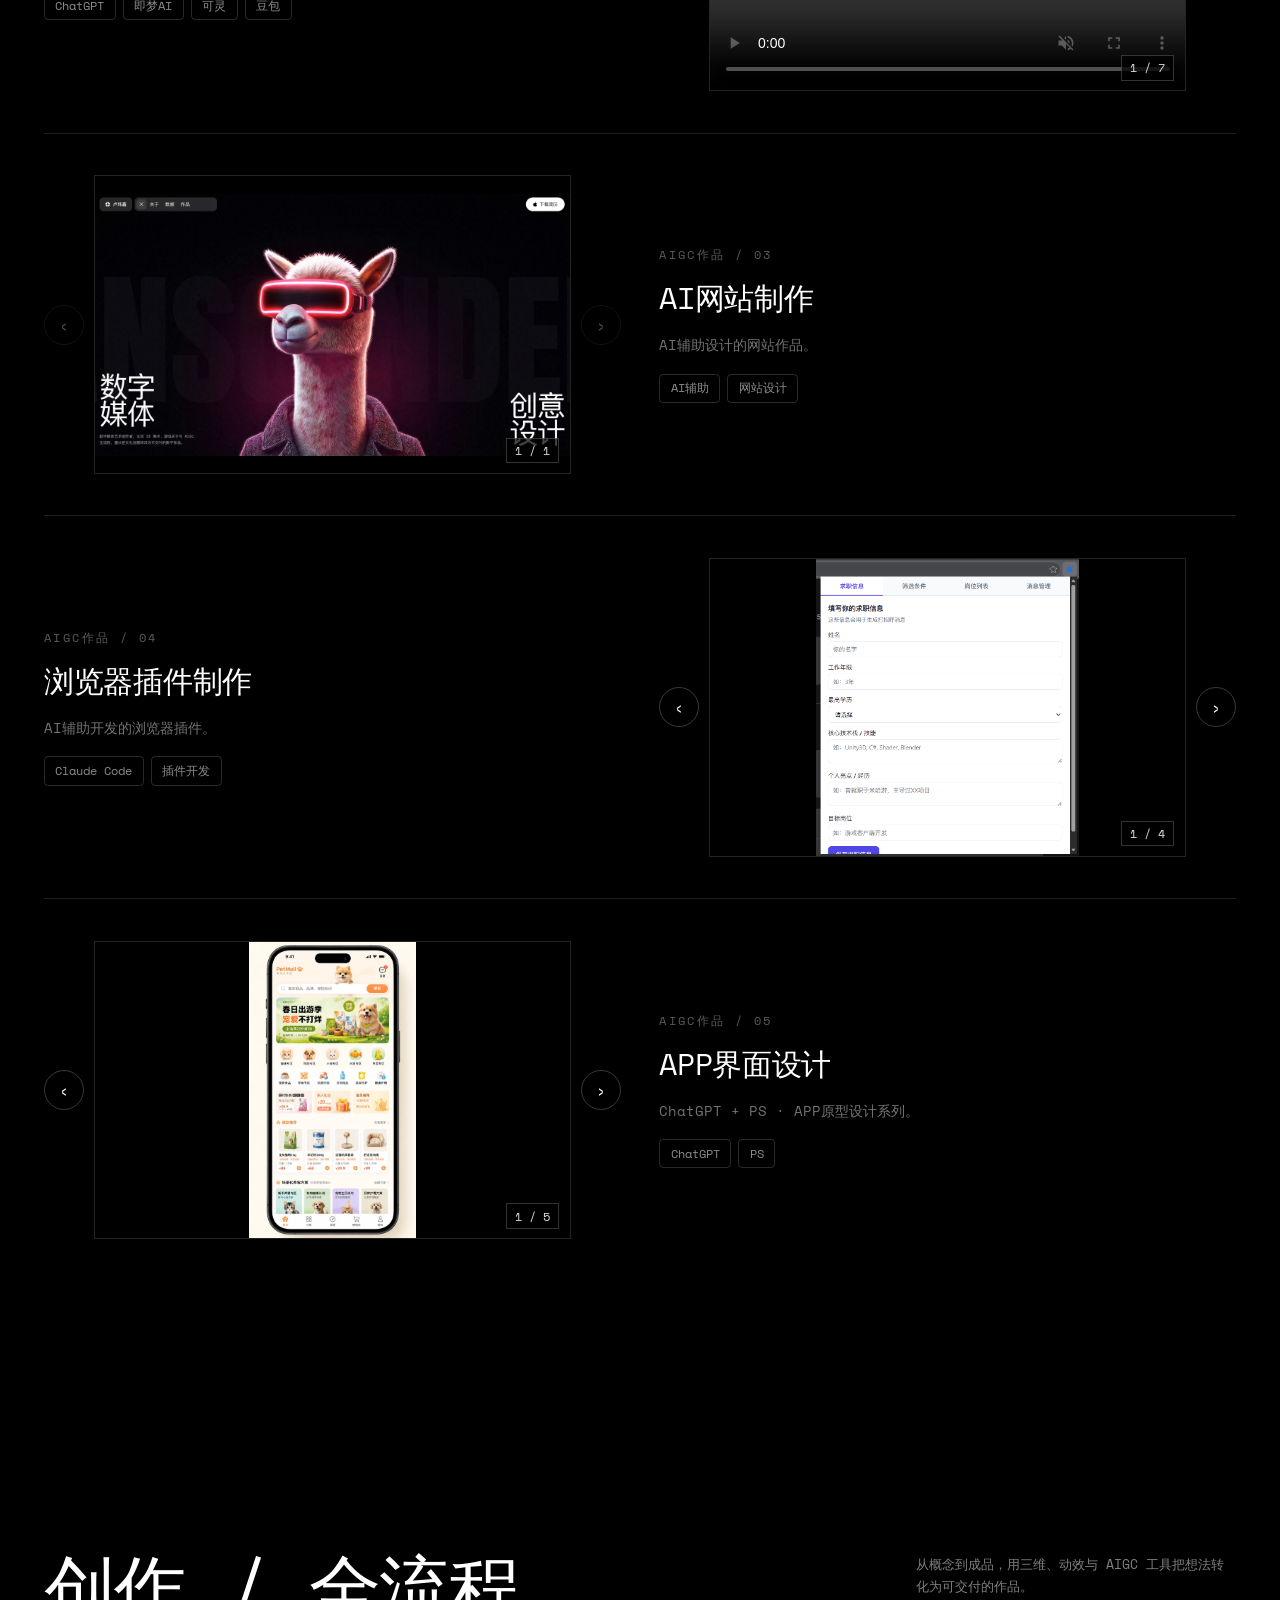
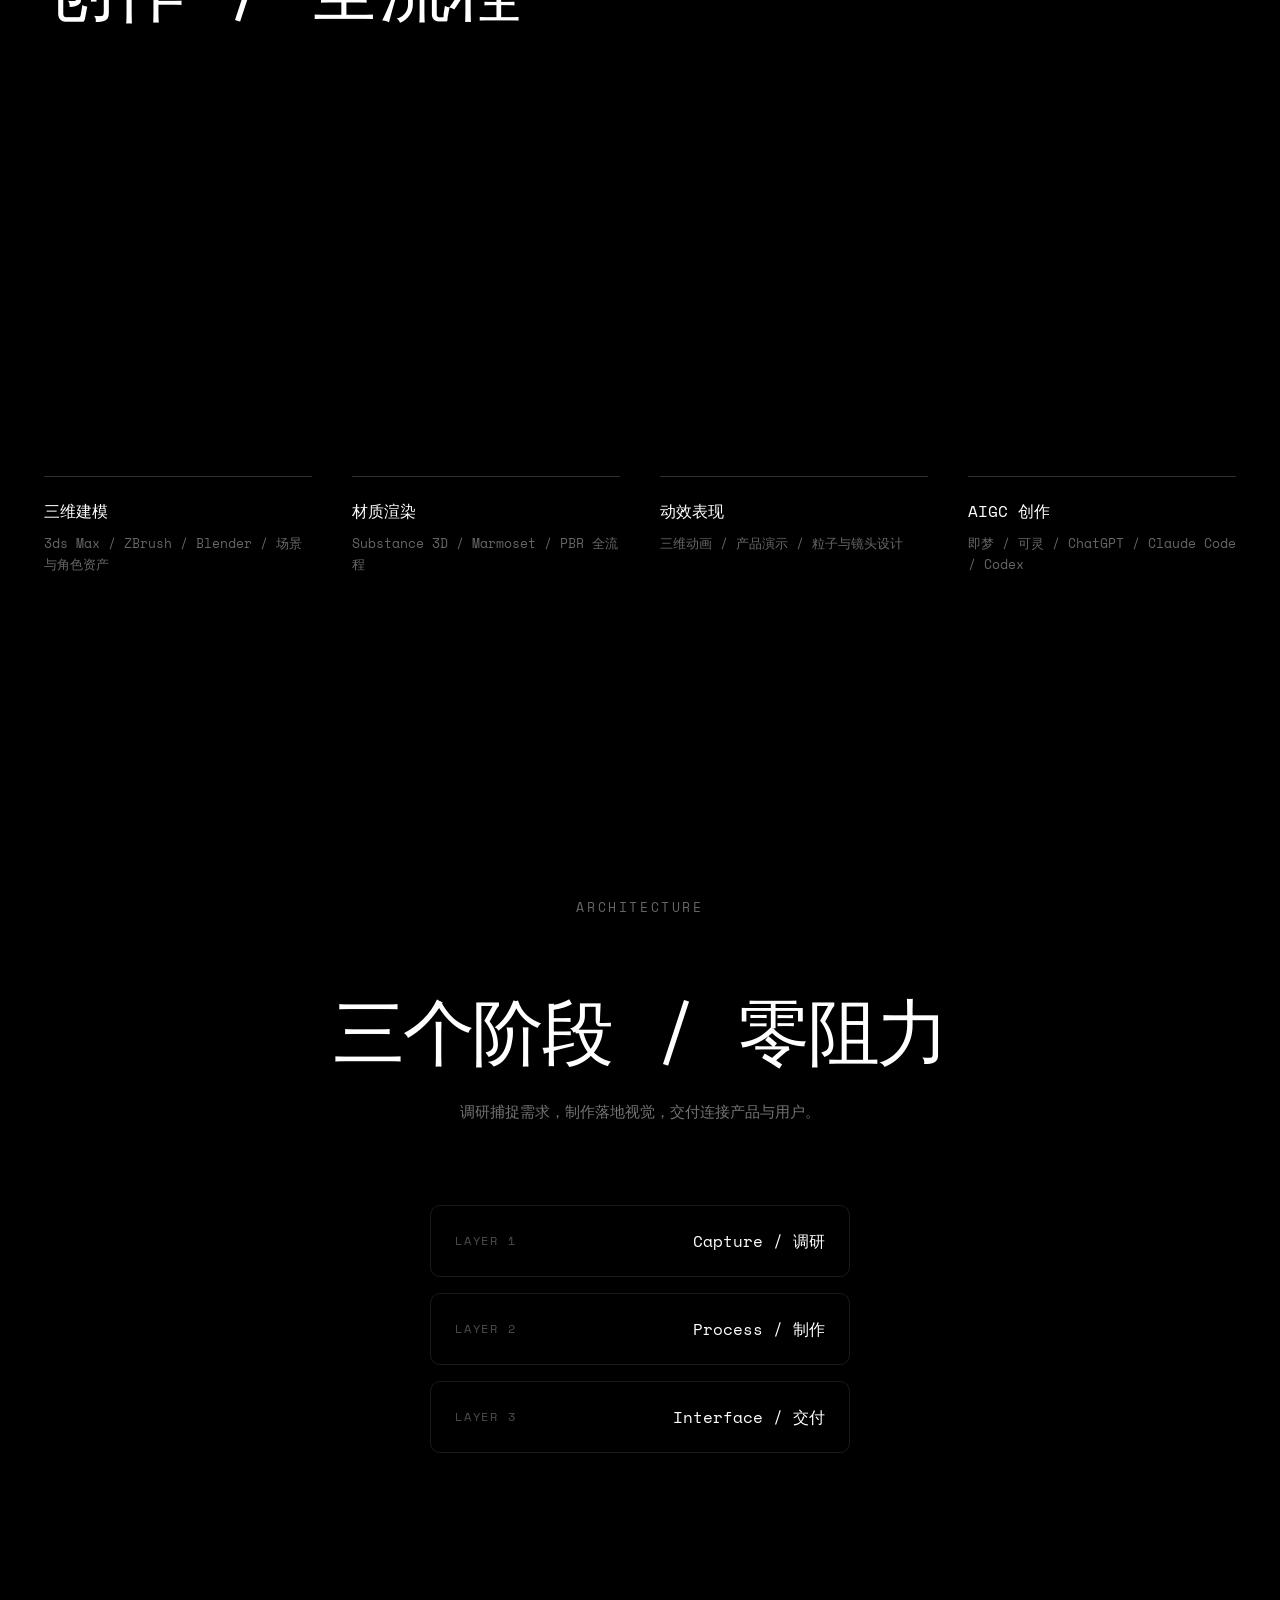
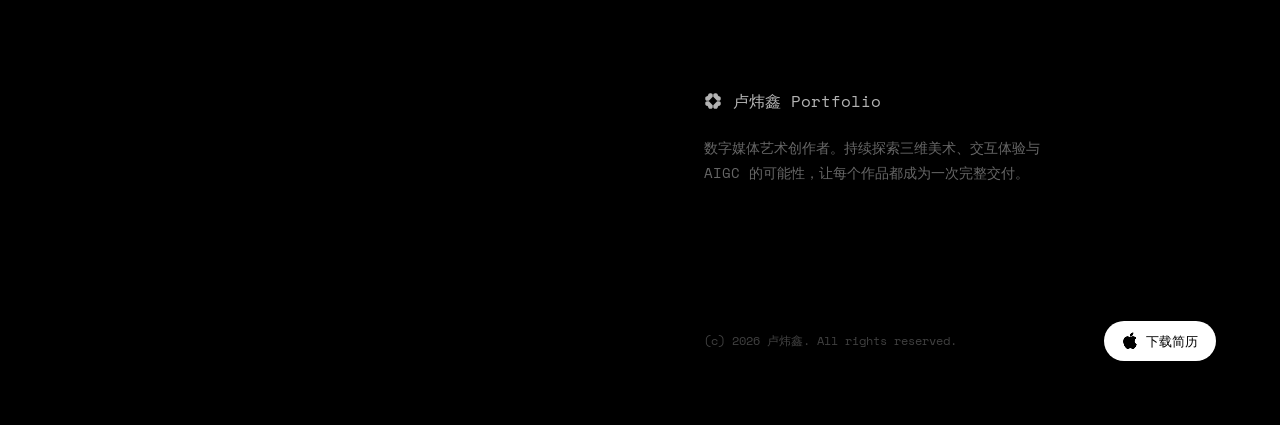
==== commit 4ed58637: "AI视频作品新增：特事局 第一季 第一集" ====
--- a/index.html
+++ b/index.html
@@ -159,7 +159,7 @@
   </footer>
 </div>
 
-<script src="js/site.js?v=2"></script>
+<script src="js/site.js?v=3"></script>
 <script src="js/synapse.js"></script>
 </body>
 </html>
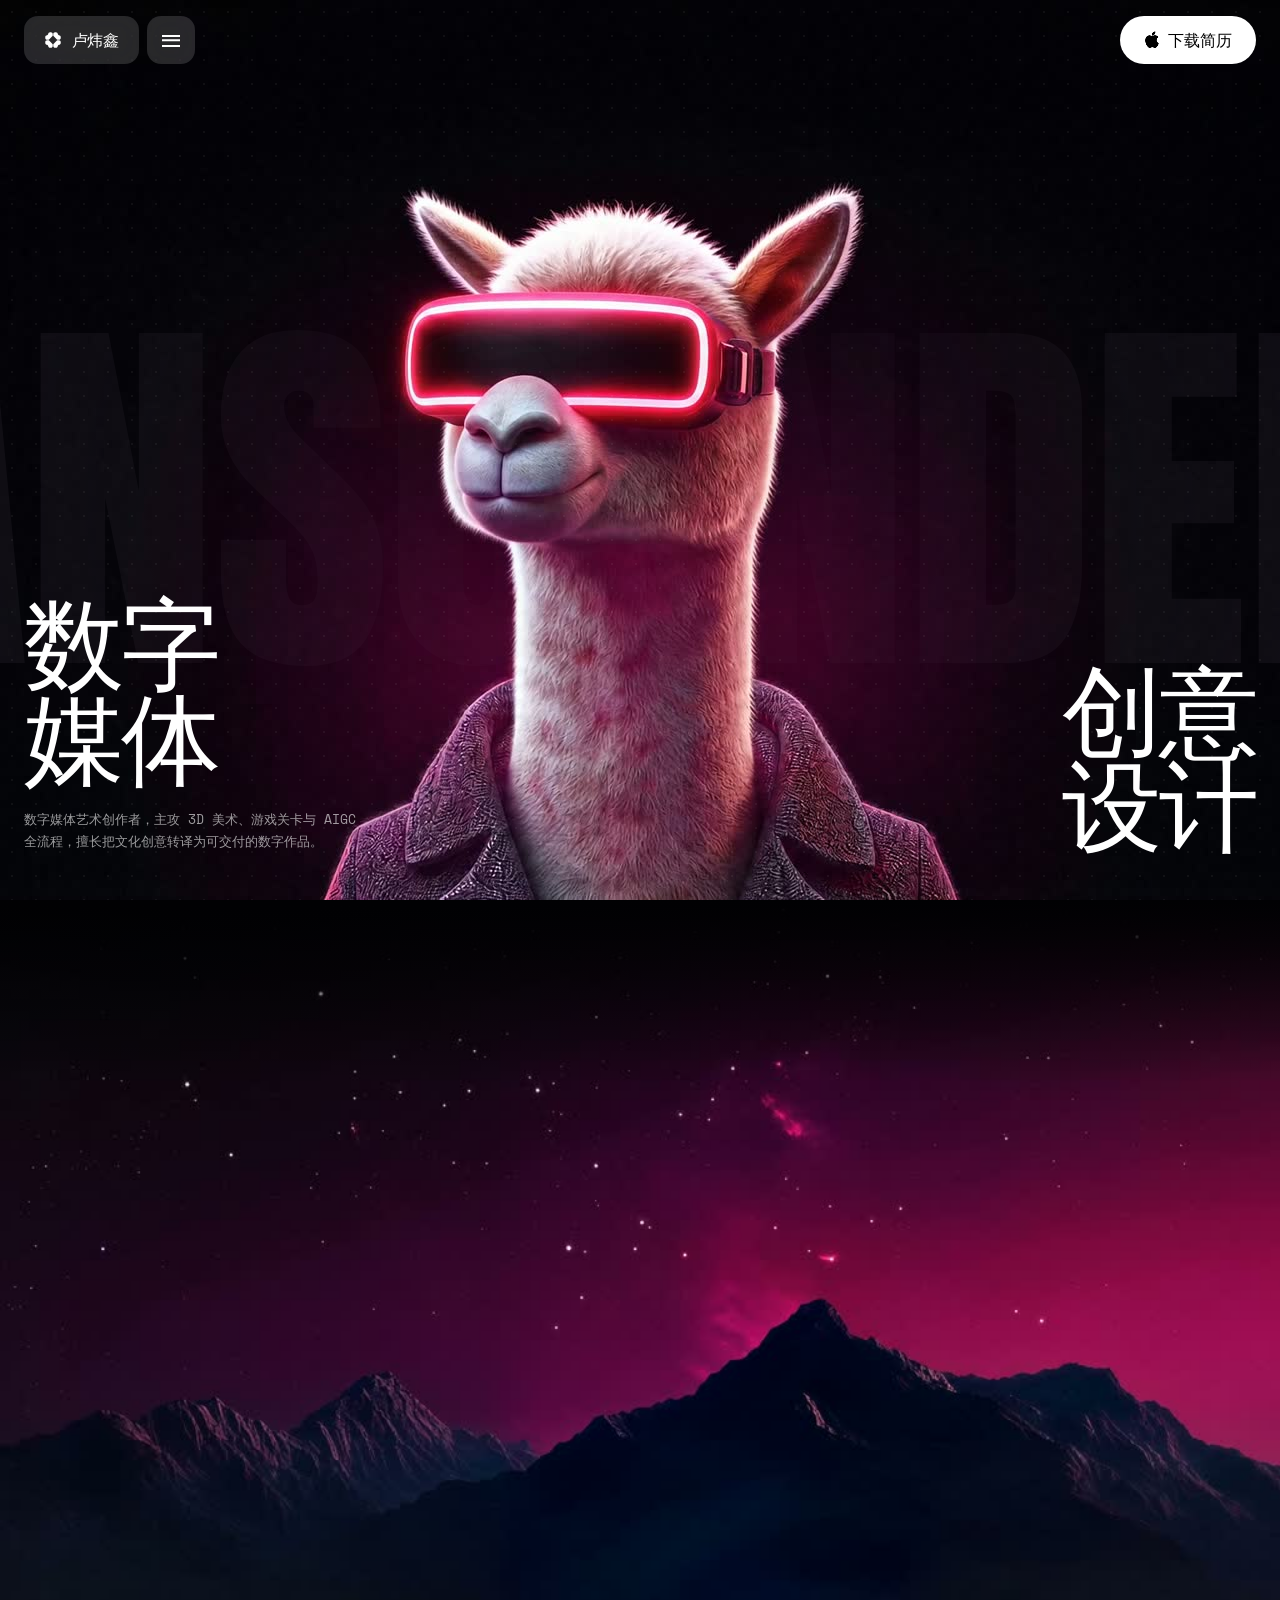
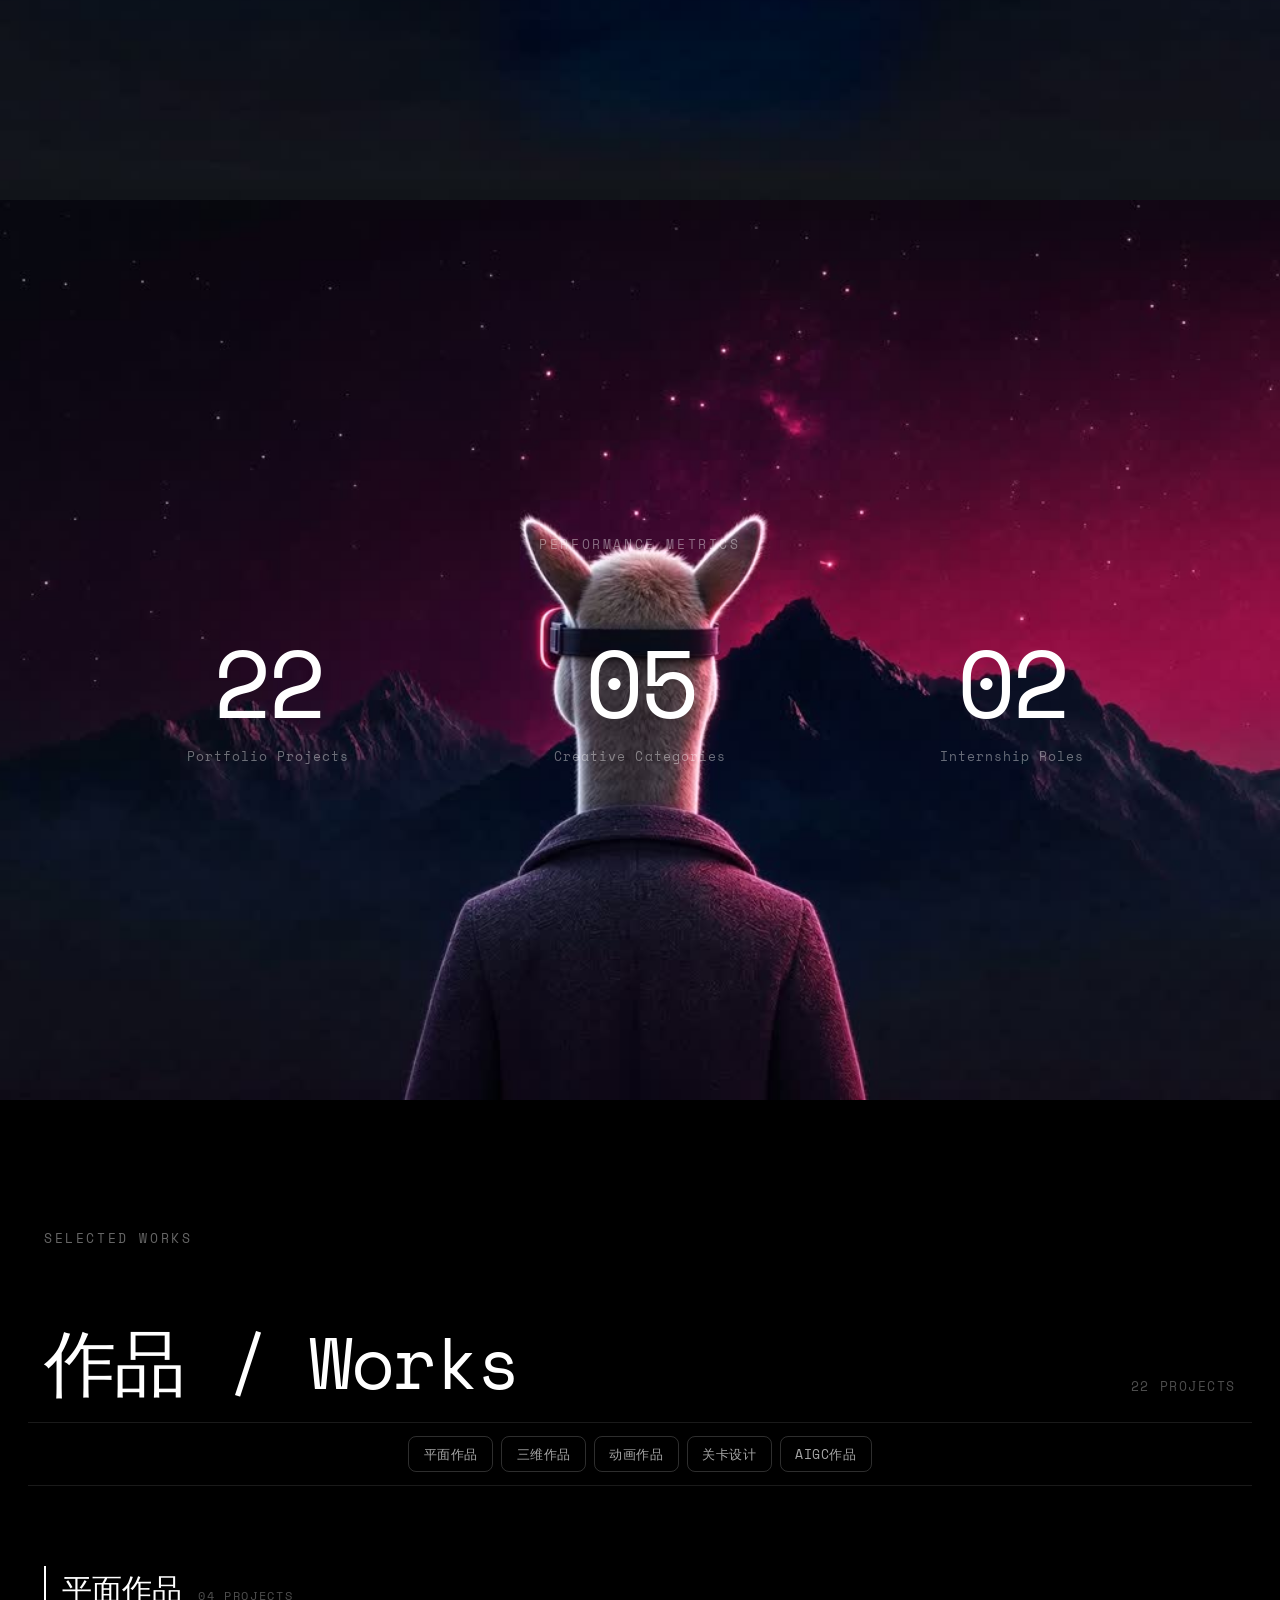
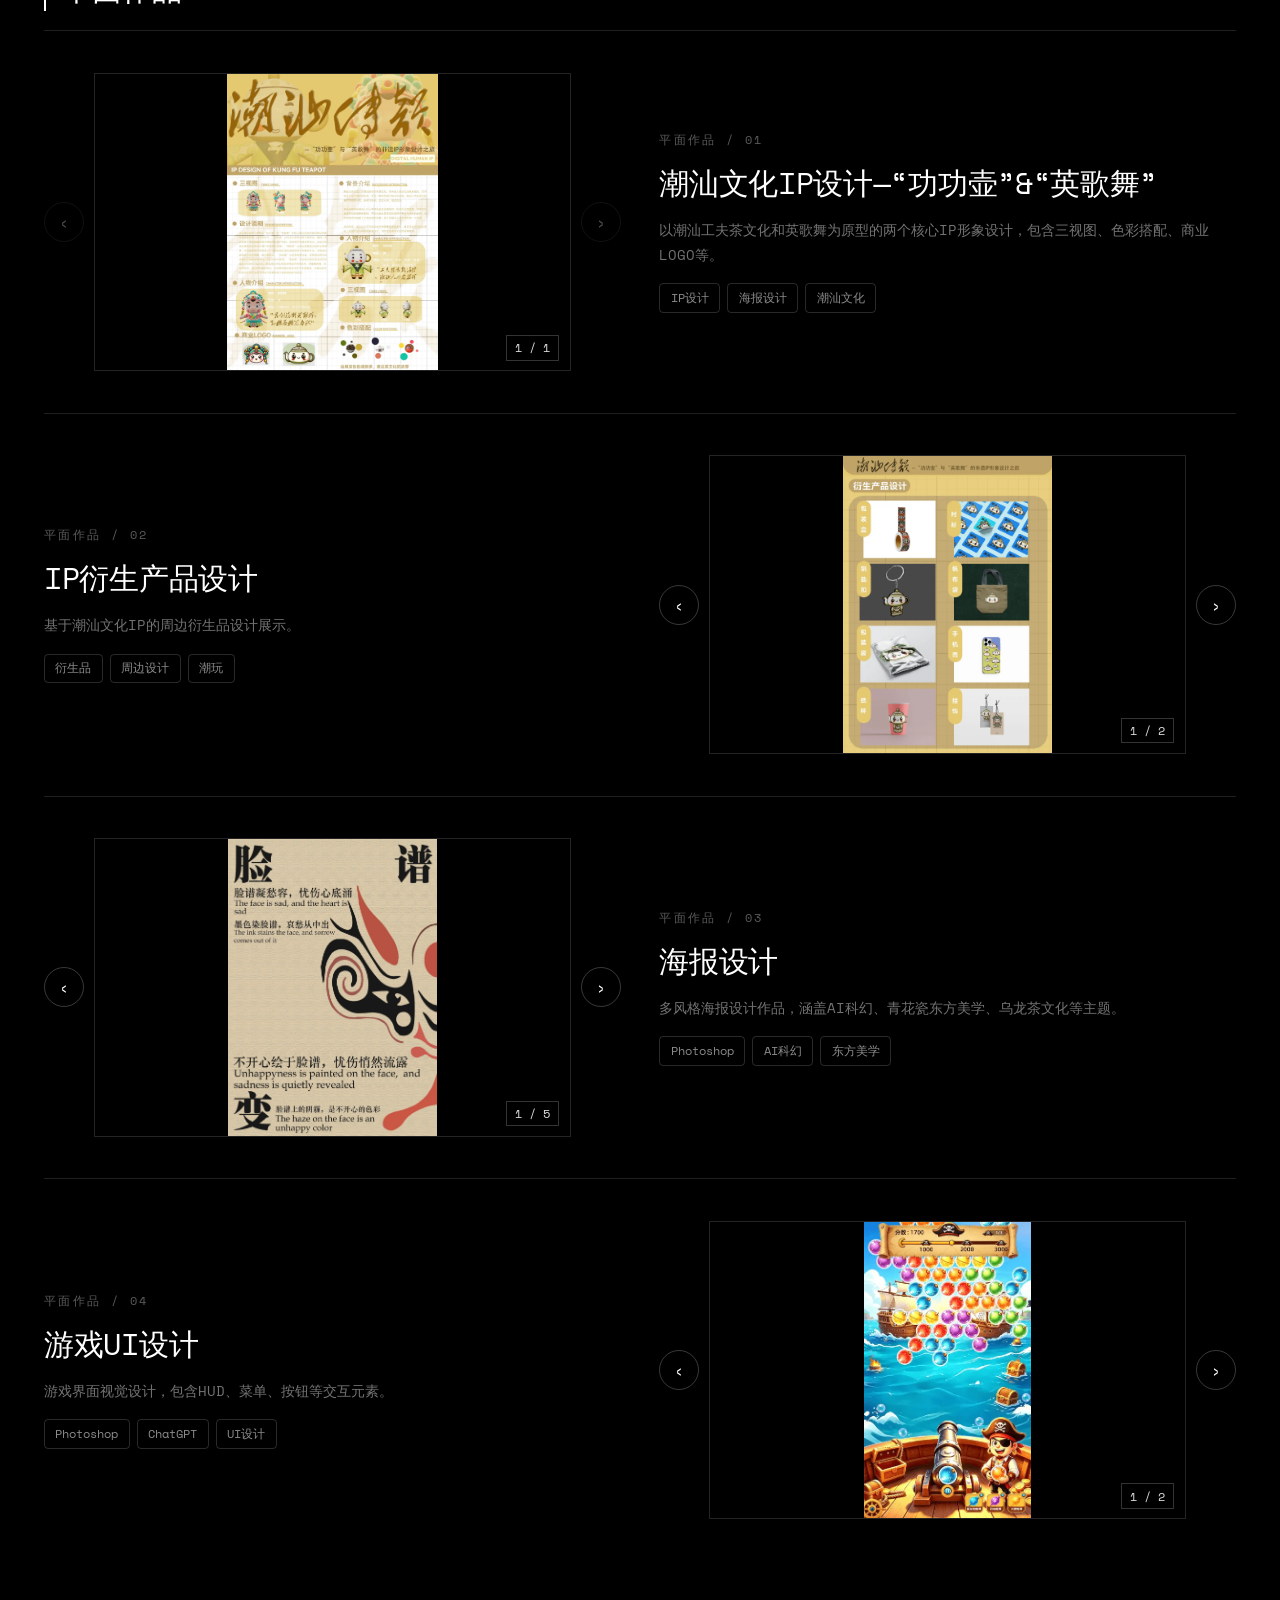
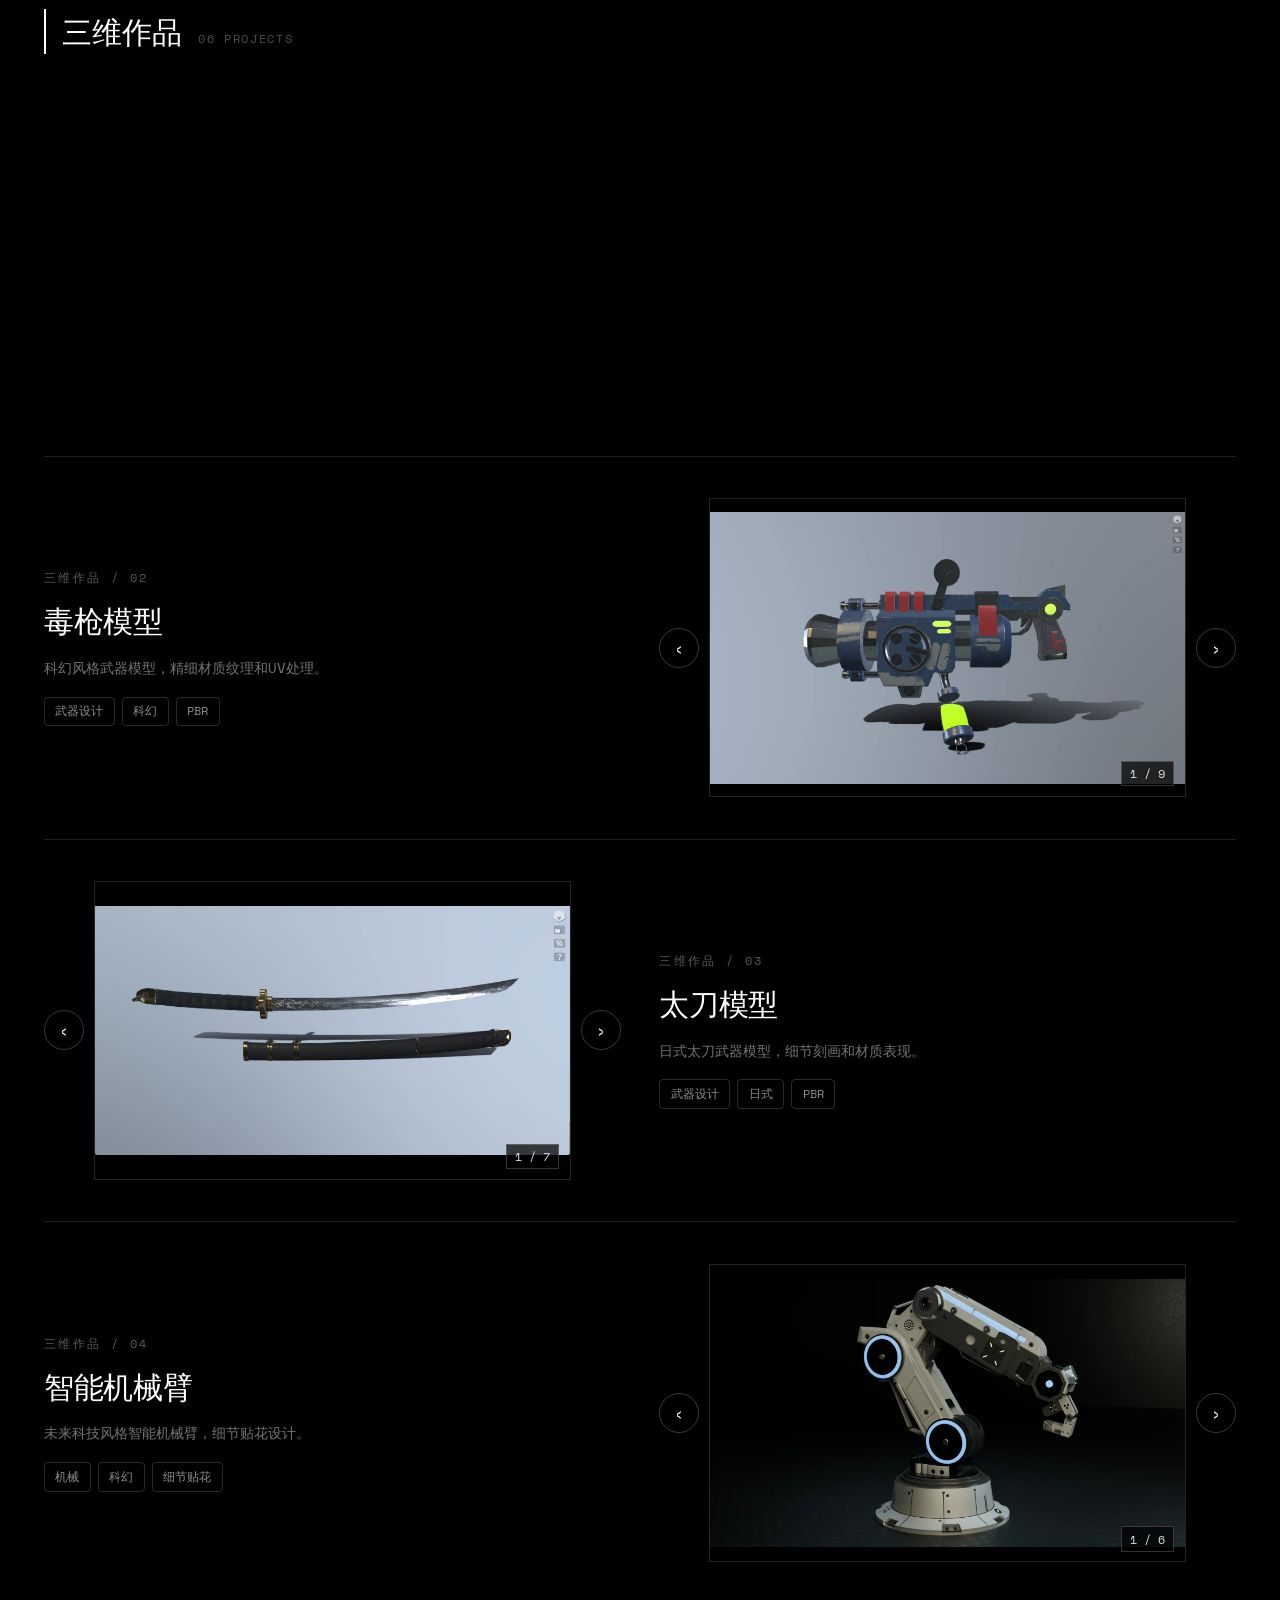
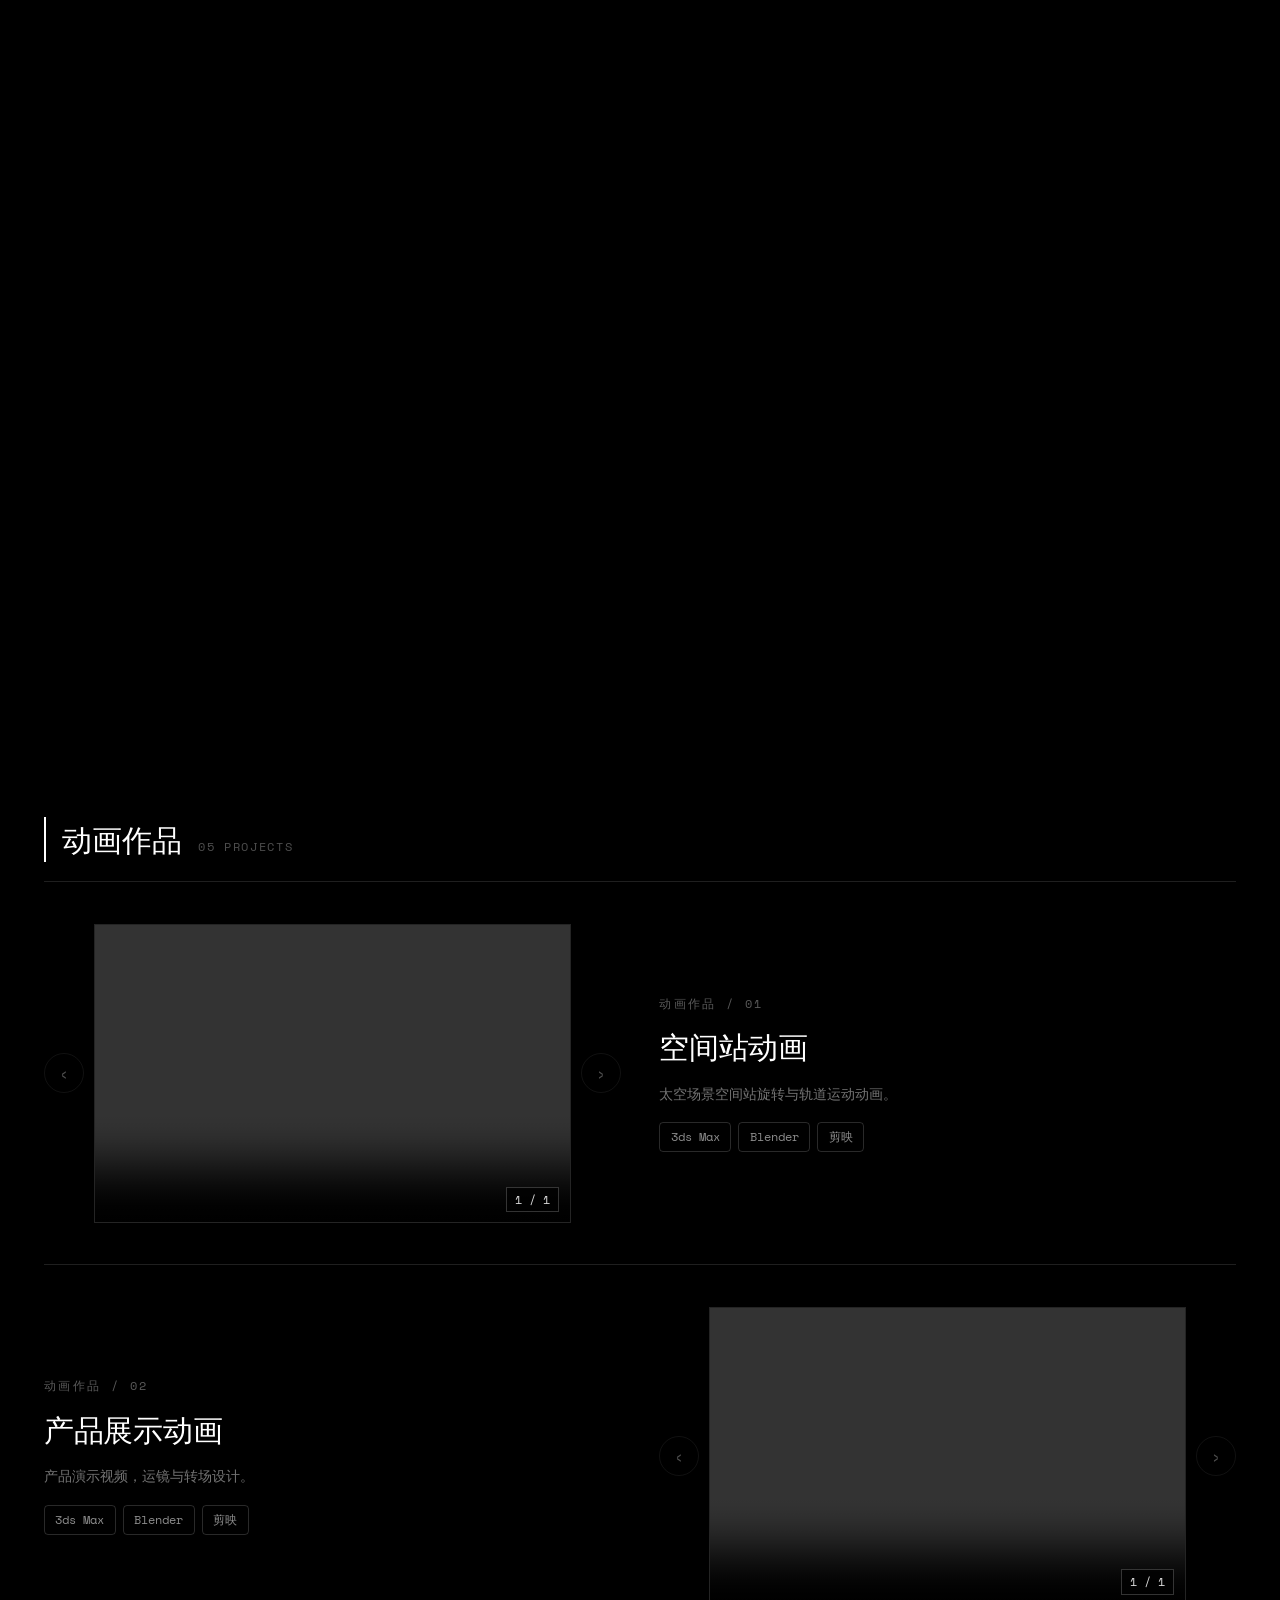
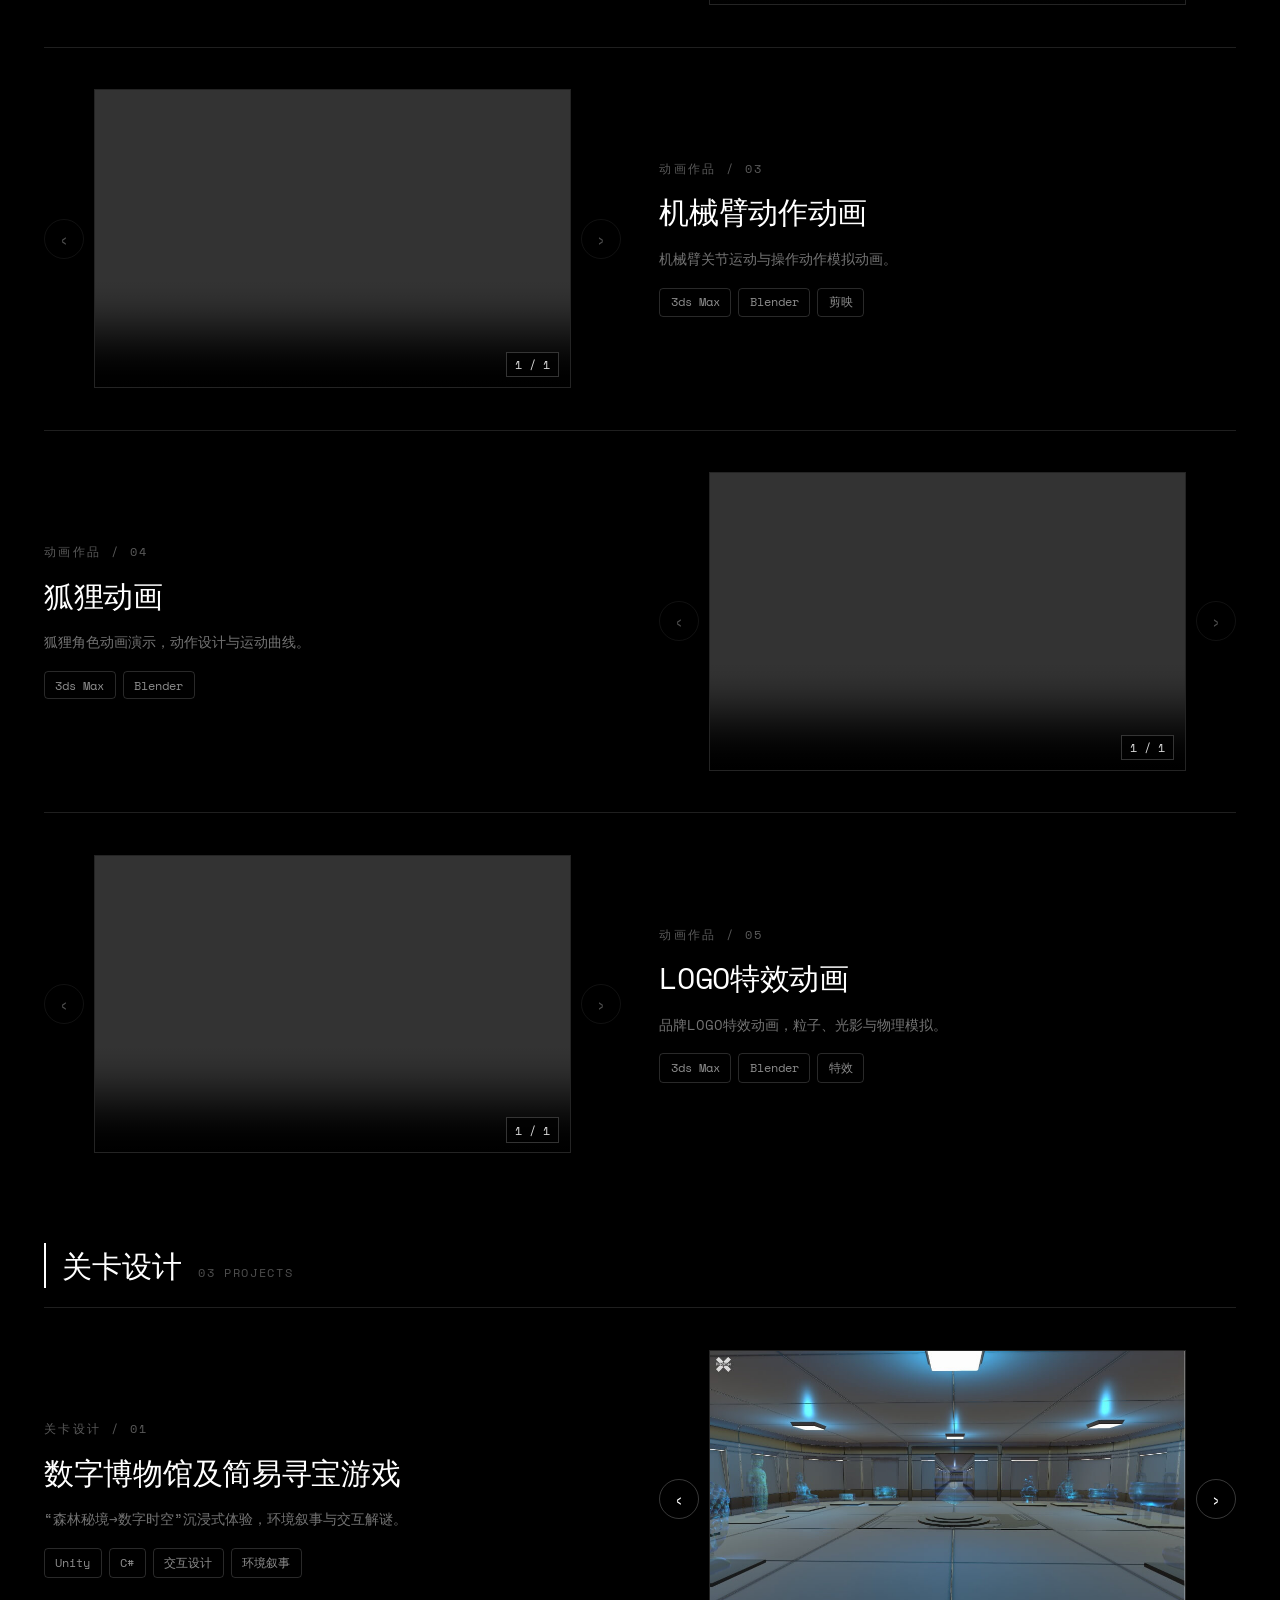
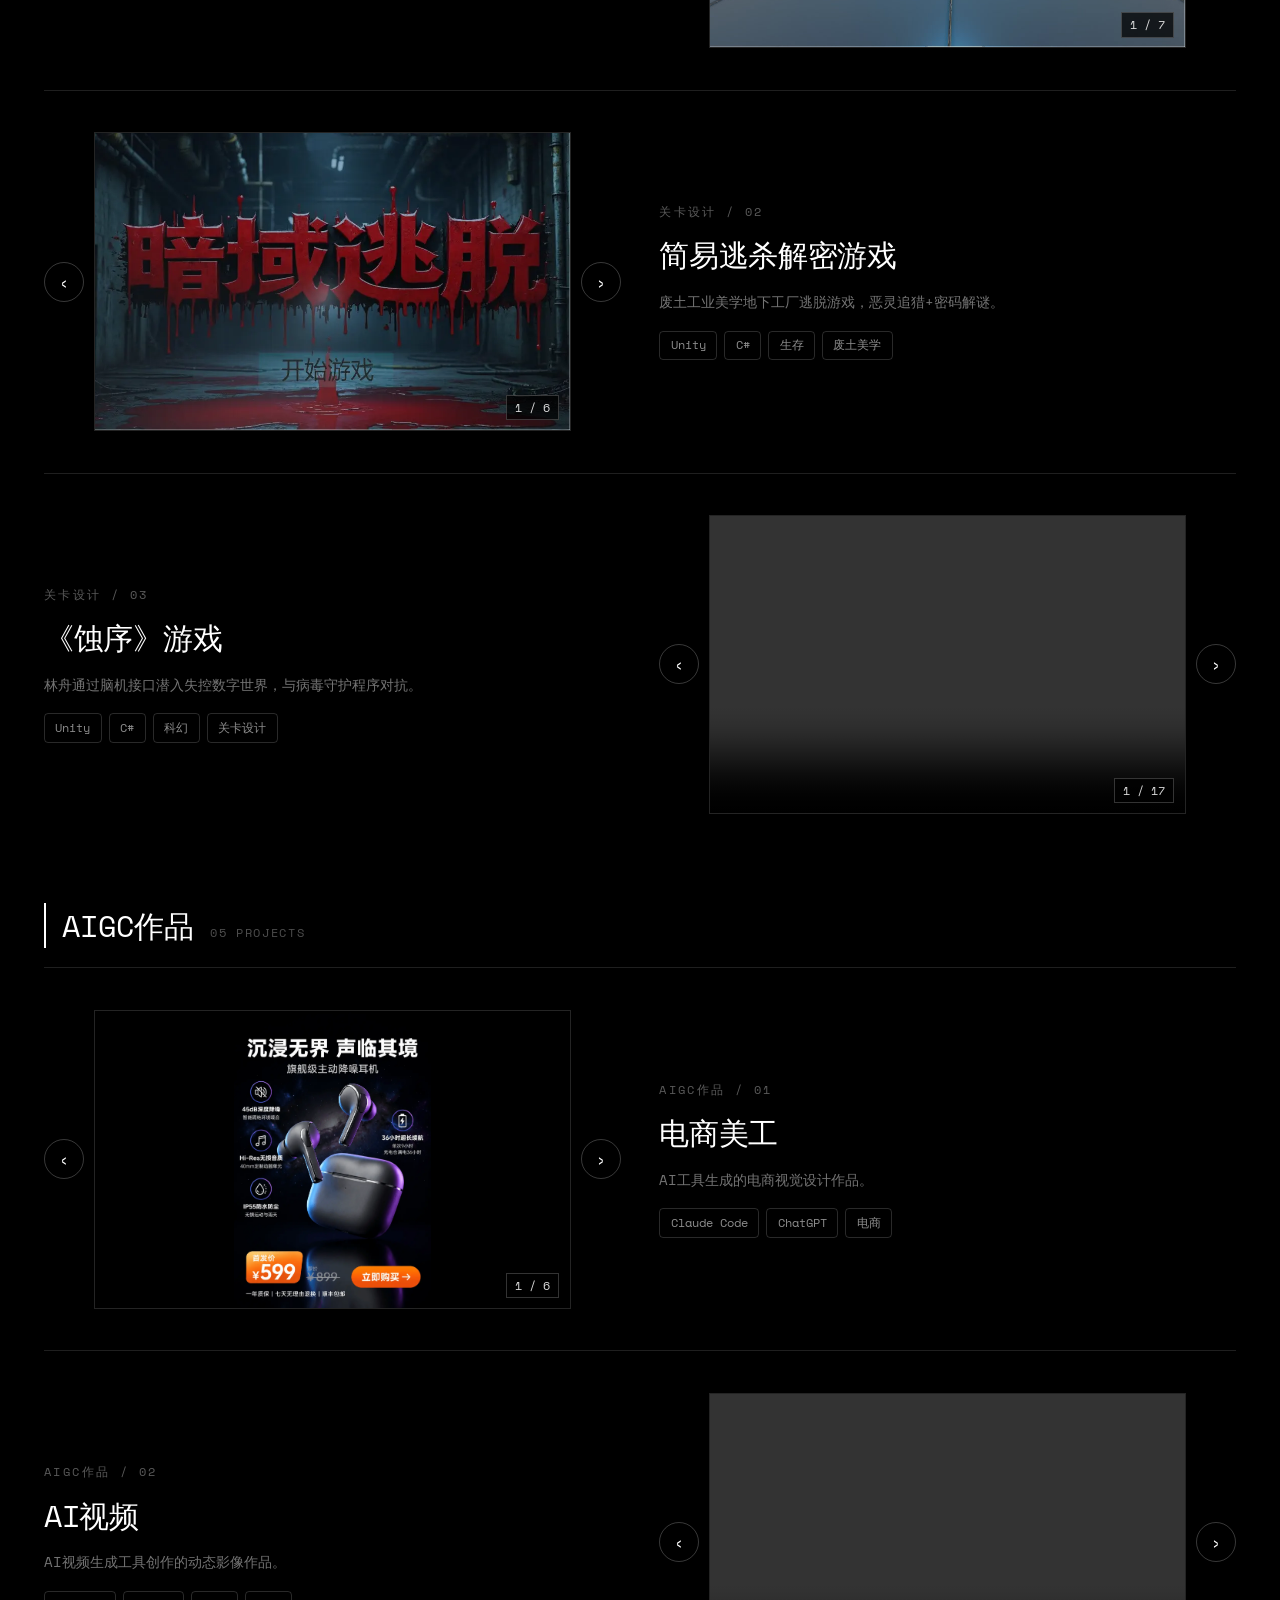
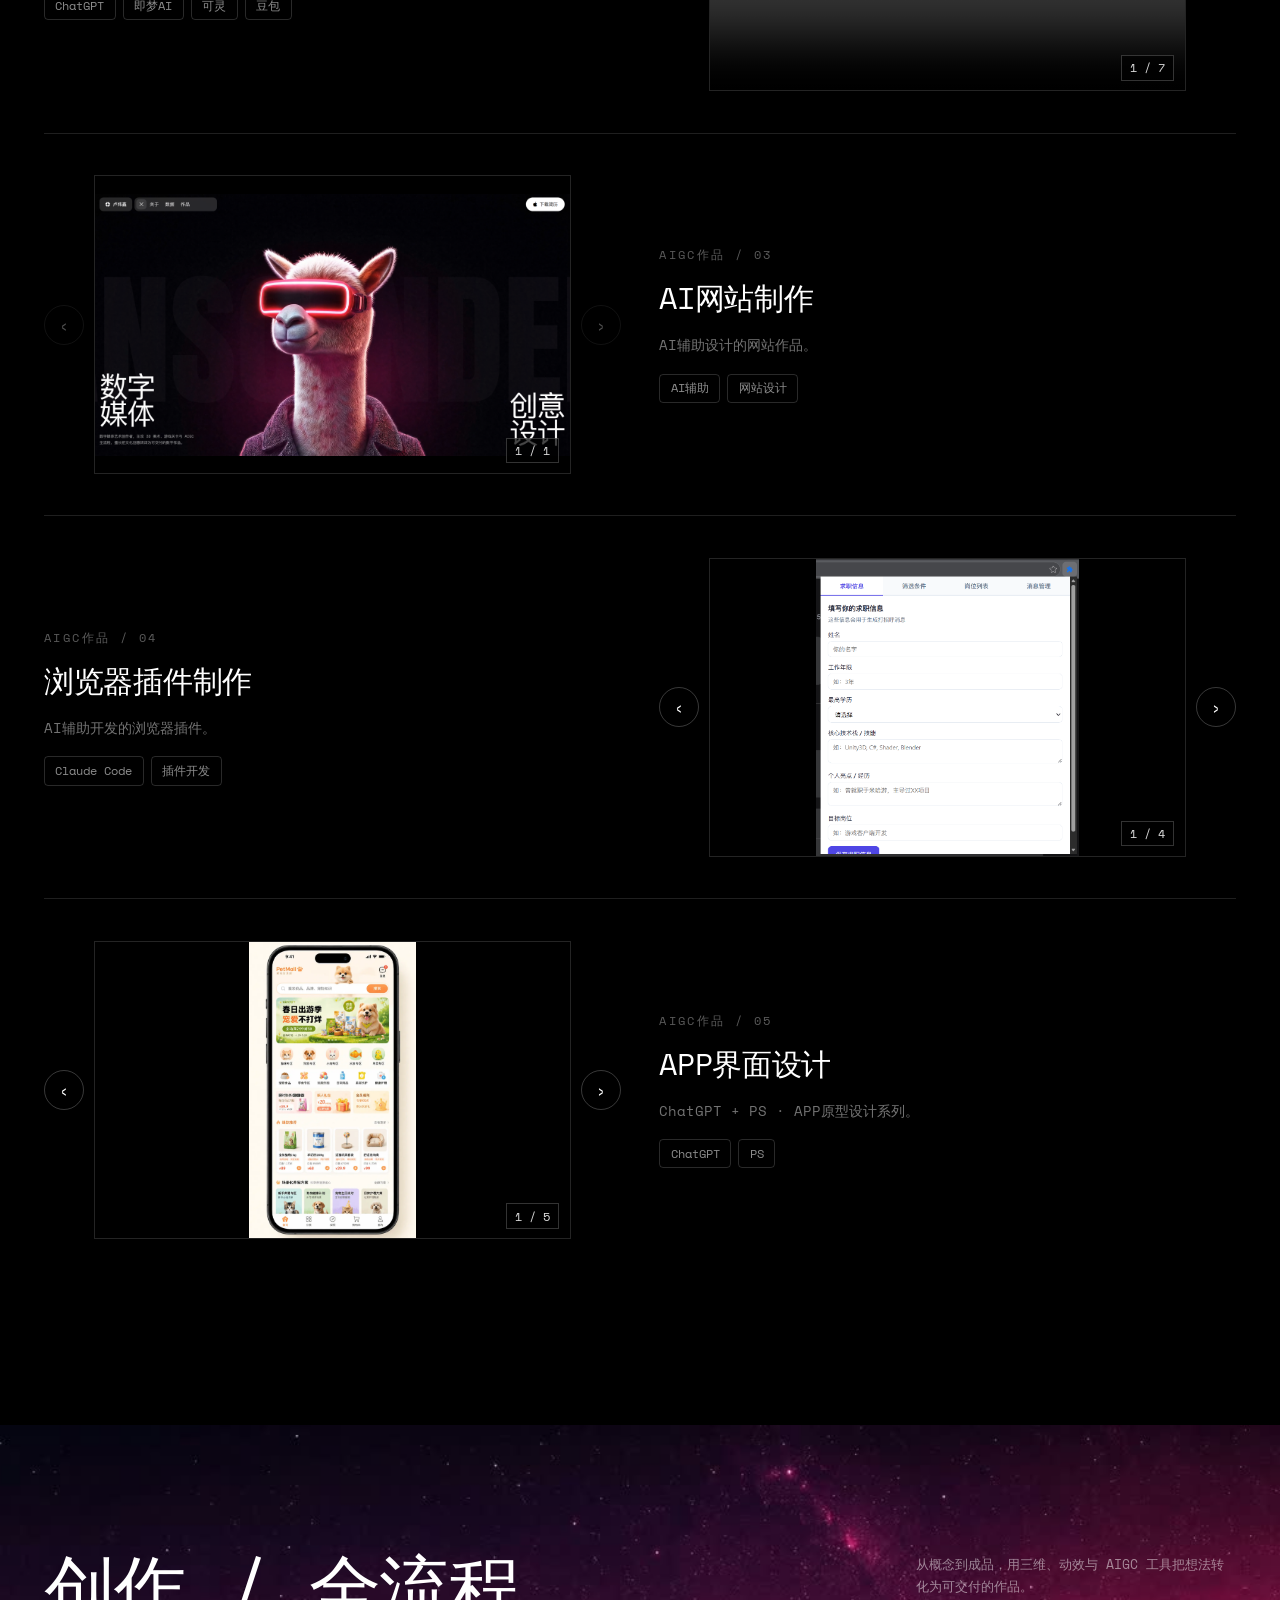
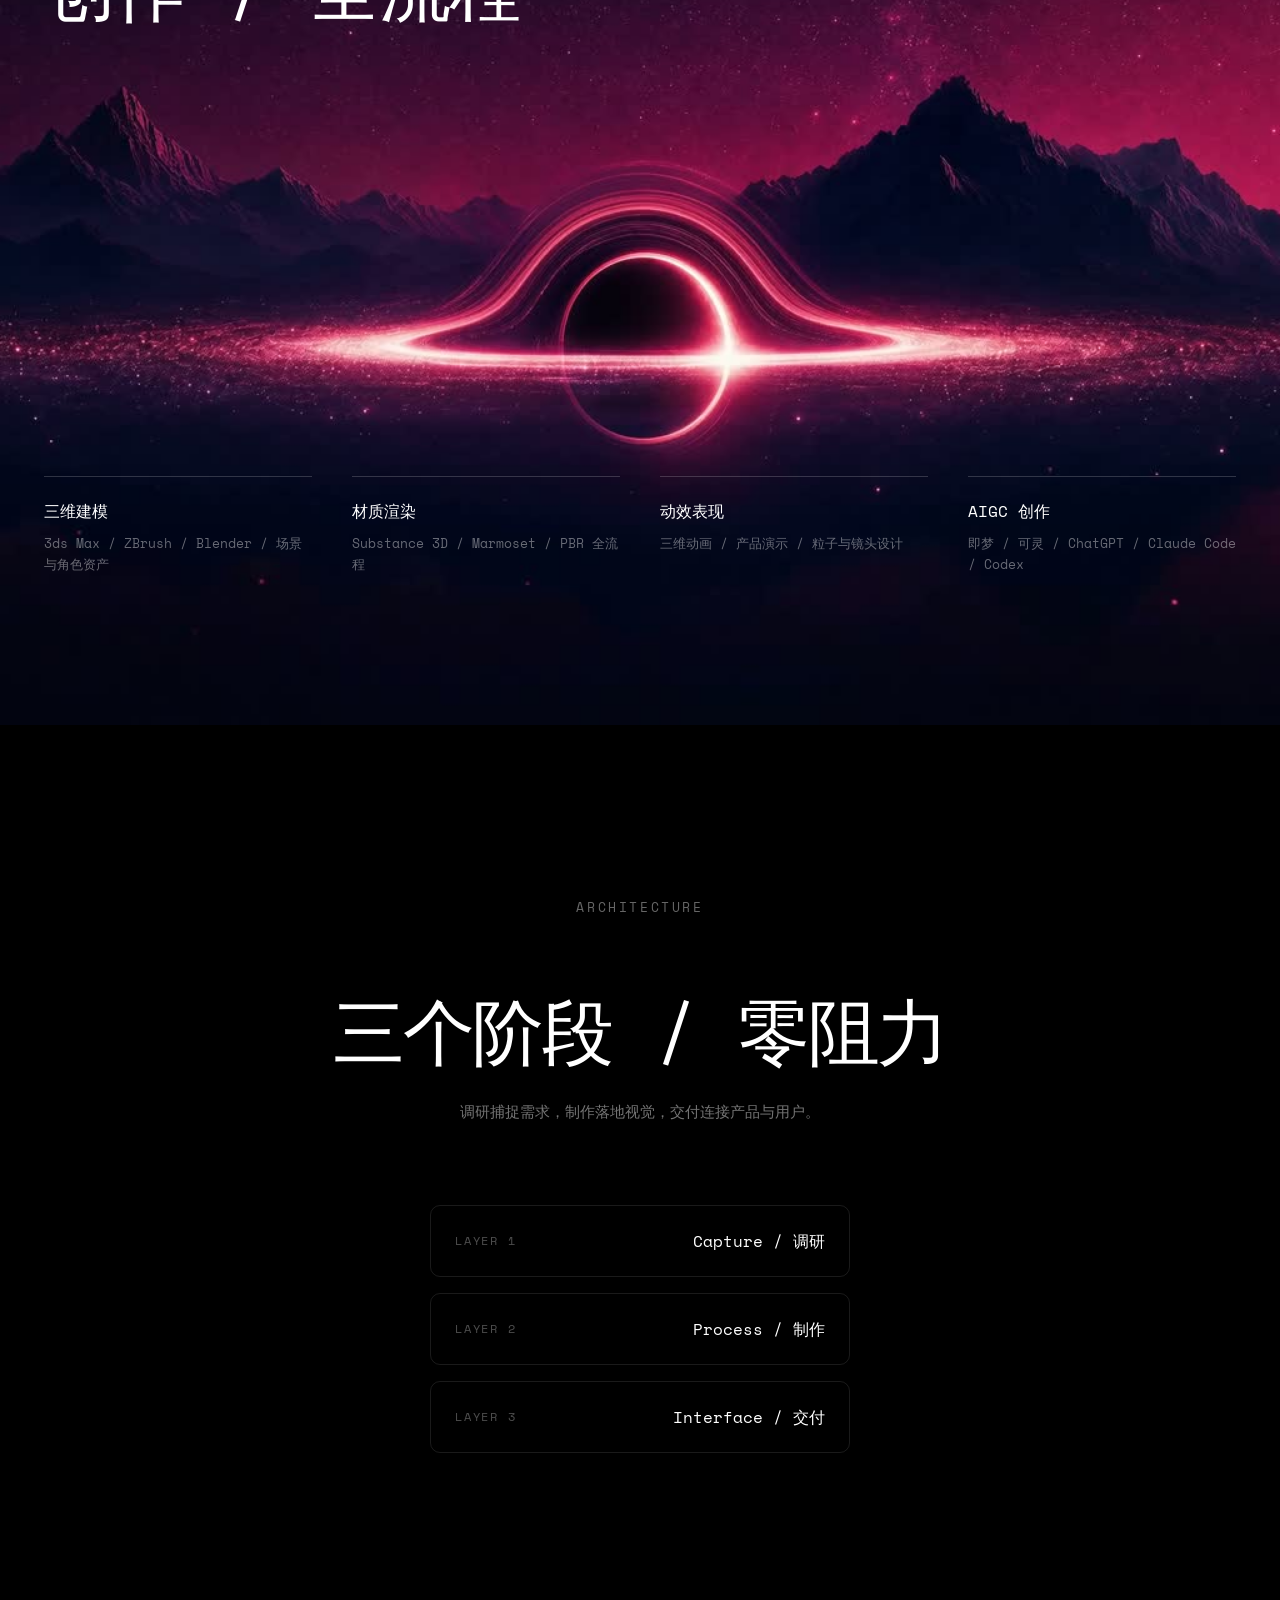
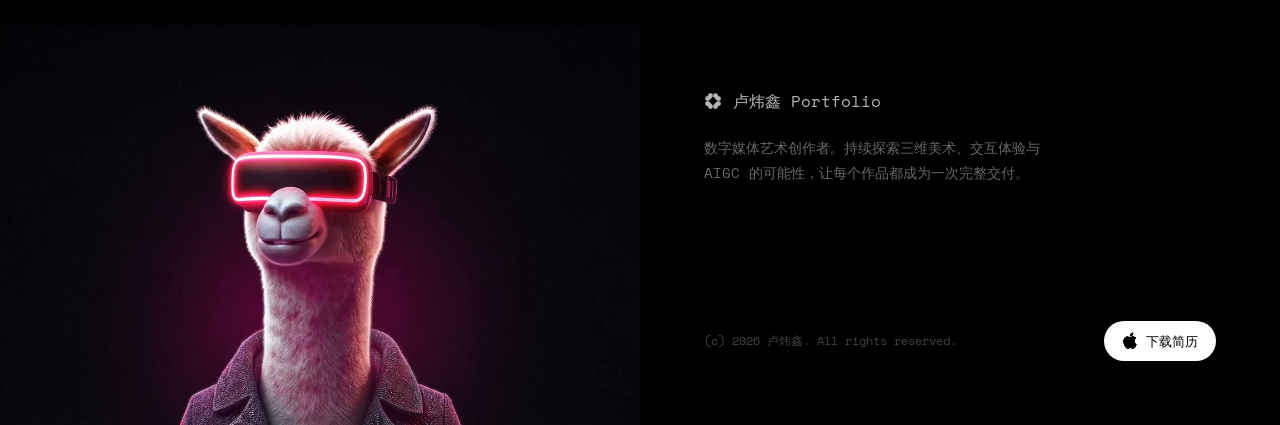
==== commit c3ae89fb: "性能优化：首屏海报优先加载，背景与作品视频按需加载" ====
--- a/index.html
+++ b/index.html
@@ -4,6 +4,7 @@
   <meta charset="UTF-8">
   <meta name="viewport" content="width=device-width, initial-scale=1.0">
   <title>卢炜鑫 | Digital Media Portfolio</title>
+  <link rel="preload" href="images/posters/hero-poster.jpg" as="image" fetchpriority="high">
   <link rel="preconnect" href="https://fonts.googleapis.com">
   <link rel="preconnect" href="https://fonts.gstatic.com" crossorigin>
   <link href="https://fonts.googleapis.com/css2?family=Anton+SC&family=Space+Mono:ital,wght@0,400;0,700;1,400&display=swap" rel="stylesheet">
@@ -34,7 +35,7 @@
 
   <main>
     <section class="hero" id="hero">
-      <video class="hero-video" id="heroVideo" src="https://d8j0ntlcm91z4.cloudfront.net/user_38xzZboKViGWJOttwIXH07lWA1P/hf_20260622_083515_290e5a10-0b95-41af-a5e2-32b6389baa4d.mp4" muted playsinline preload="auto"></video>
+      <video class="hero-video" id="heroVideo" src="https://d8j0ntlcm91z4.cloudfront.net/user_38xzZboKViGWJOttwIXH07lWA1P/hf_20260622_083515_290e5a10-0b95-41af-a5e2-32b6389baa4d.mp4" muted playsinline preload="none" poster="images/posters/hero-poster.jpg"></video>
       <div class="dot-grid" aria-hidden="true"></div>
       <div class="watermark" aria-hidden="true">TRANSCENDENCE</div>
       <div class="hero-content">
@@ -57,7 +58,7 @@
     </section>
 
     <section class="cinema" id="about">
-      <video class="bg-video" src="https://d8j0ntlcm91z4.cloudfront.net/user_38xzZboKViGWJOttwIXH07lWA1P/hf_20260622_092455_089c54f8-3b03-4966-9df1-e9746063d0ef.mp4" autoplay muted loop playsinline></video>
+      <video class="bg-video" data-src="https://d8j0ntlcm91z4.cloudfront.net/user_38xzZboKViGWJOttwIXH07lWA1P/hf_20260622_092455_089c54f8-3b03-4966-9df1-e9746063d0ef.mp4" poster="images/posters/about-poster.jpg" muted loop playsinline></video>
       <div class="cinema-overlay" aria-hidden="true"></div>
       <div class="cinema-inner" id="cinemaInner">
         <p class="cinema-text">数字媒体艺术专业本科毕业生，具备 3D 全流程制作与用户体验设计实践经验。从概念到成品，把文化、创意与技术整合为可感知、可交互、可交付的视觉体验。在 AIGC 创作中，我以即梦、可灵、ChatGPT、Claude Code 与 Codex 为主要工具，完成从概念构想、提示词迭代到成品交付的完整闭环：让文字创意变成网站、影像、界面和可运行的数字产品，并在多轮人机协作中持续校准作品的风格、结构与完成度。</p>
@@ -65,7 +66,7 @@
     </section>
 
     <section class="metrics" id="metrics">
-      <video class="bg-video" src="https://d8j0ntlcm91z4.cloudfront.net/user_38xzZboKViGWJOttwIXH07lWA1P/hf_20260622_095810_ecea3dd2-fc5e-4e41-8696-4219290b6589.mp4" autoplay muted loop playsinline></video>
+      <video class="bg-video" data-src="https://d8j0ntlcm91z4.cloudfront.net/user_38xzZboKViGWJOttwIXH07lWA1P/hf_20260622_095810_ecea3dd2-fc5e-4e41-8696-4219290b6589.mp4" poster="images/posters/metrics-poster.jpg" muted loop playsinline></video>
       <div class="section-content">
         <div class="section-kicker reveal">Performance Metrics</div>
         <div class="metrics-grid">
@@ -98,7 +99,7 @@
     </section>
 
     <section class="tech" id="tech">
-      <video class="bg-video" src="https://d8j0ntlcm91z4.cloudfront.net/user_38xzZboKViGWJOttwIXH07lWA1P/hf_20260622_095750_32a52ce0-2005-45c9-9093-41f03fde9530.mp4" autoplay muted loop playsinline></video>
+      <video class="bg-video" data-src="https://d8j0ntlcm91z4.cloudfront.net/user_38xzZboKViGWJOttwIXH07lWA1P/hf_20260622_095750_32a52ce0-2005-45c9-9093-41f03fde9530.mp4" poster="images/posters/tech-poster.jpg" muted loop playsinline></video>
       <div class="tech-content">
         <div class="tech-top">
           <h2 class="section-title reveal">创作 / 全流程</h2>
@@ -144,7 +145,7 @@
 
   <footer class="footer">
     <div class="footer-video">
-      <video class="bg-video" src="https://d8j0ntlcm91z4.cloudfront.net/user_38xzZboKViGWJOttwIXH07lWA1P/hf_20260622_080203_fd7f4f85-3a86-4837-8192-85e7bfe68e75.mp4" autoplay muted loop playsinline></video>
+      <video class="bg-video" data-src="https://d8j0ntlcm91z4.cloudfront.net/user_38xzZboKViGWJOttwIXH07lWA1P/hf_20260622_080203_fd7f4f85-3a86-4837-8192-85e7bfe68e75.mp4" poster="images/posters/footer-poster.jpg" muted loop playsinline></video>
     </div>
     <div class="footer-info">
       <div class="footer-top">
@@ -159,7 +160,7 @@
   </footer>
 </div>
 
-<script src="js/site.js?v=3"></script>
-<script src="js/synapse.js"></script>
+<script src="js/site.js?v=4"></script>
+<script src="js/synapse.js?v=4"></script>
 </body>
 </html>
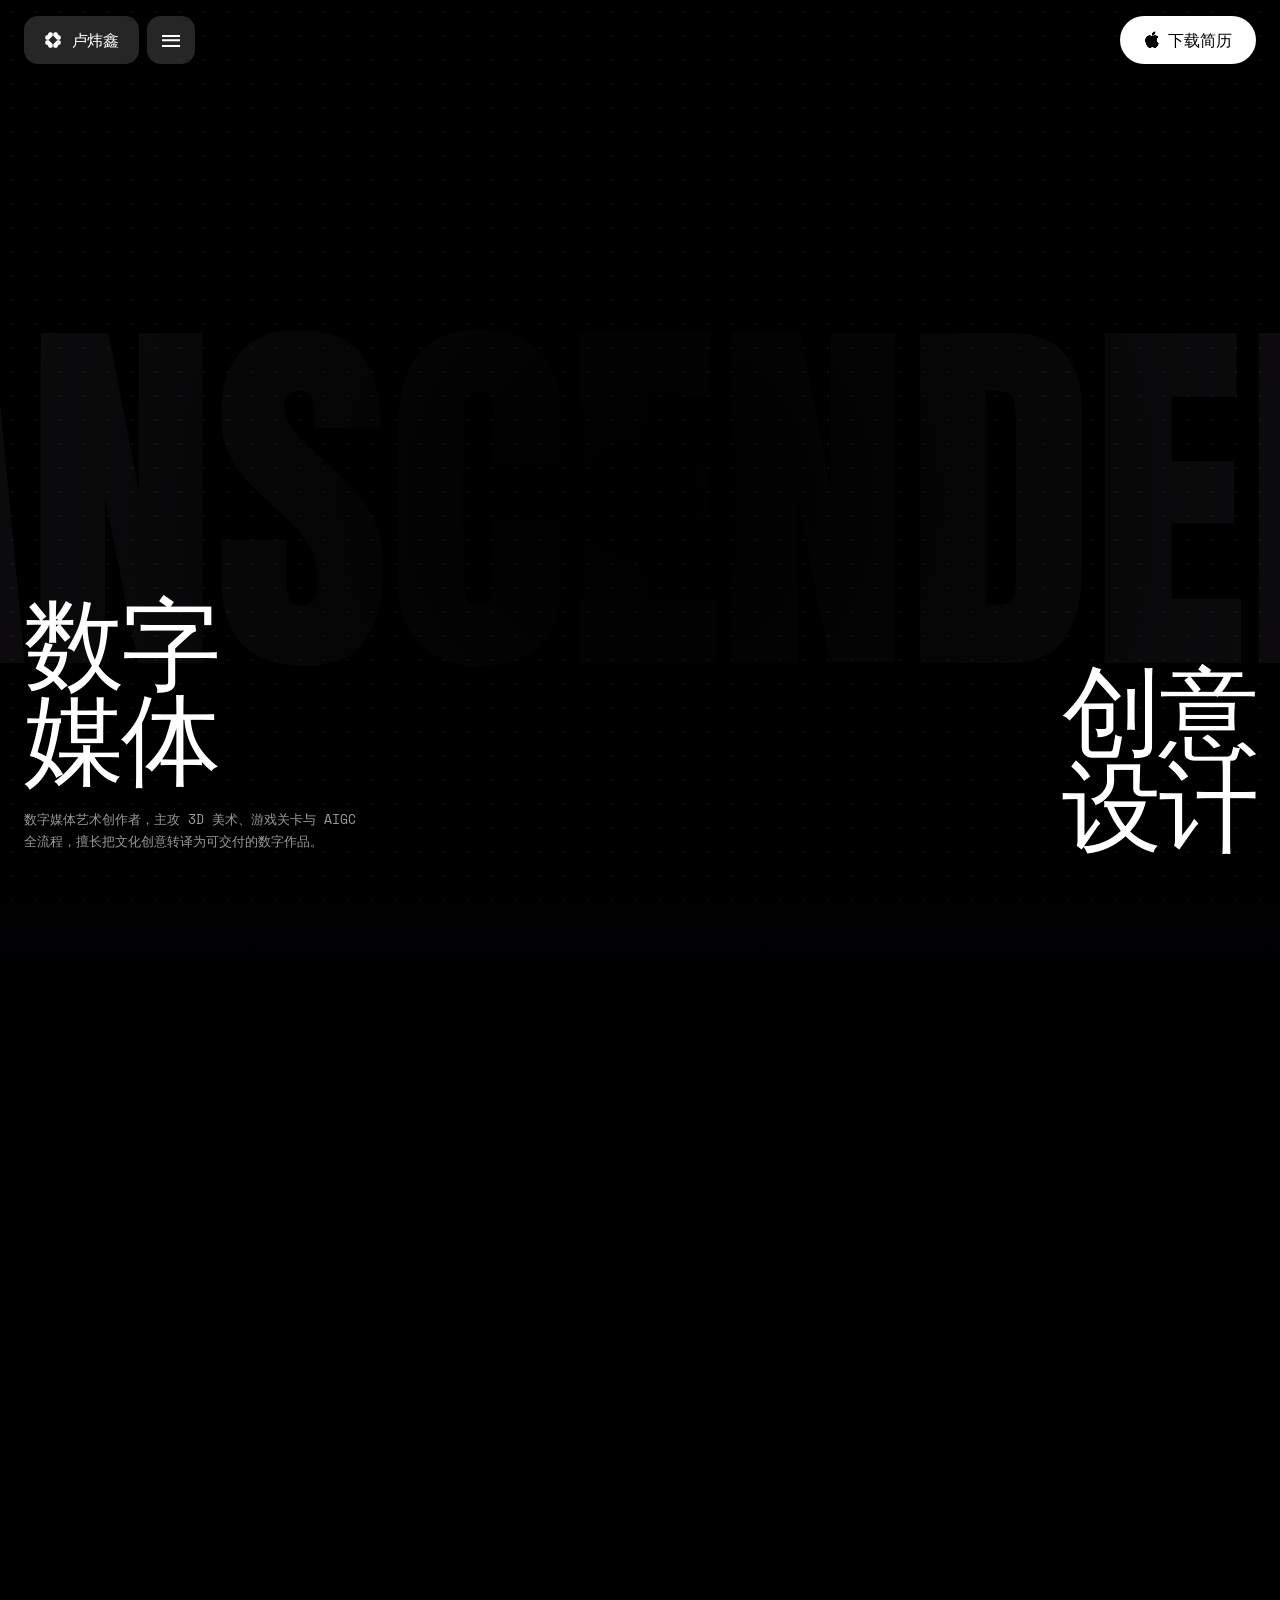
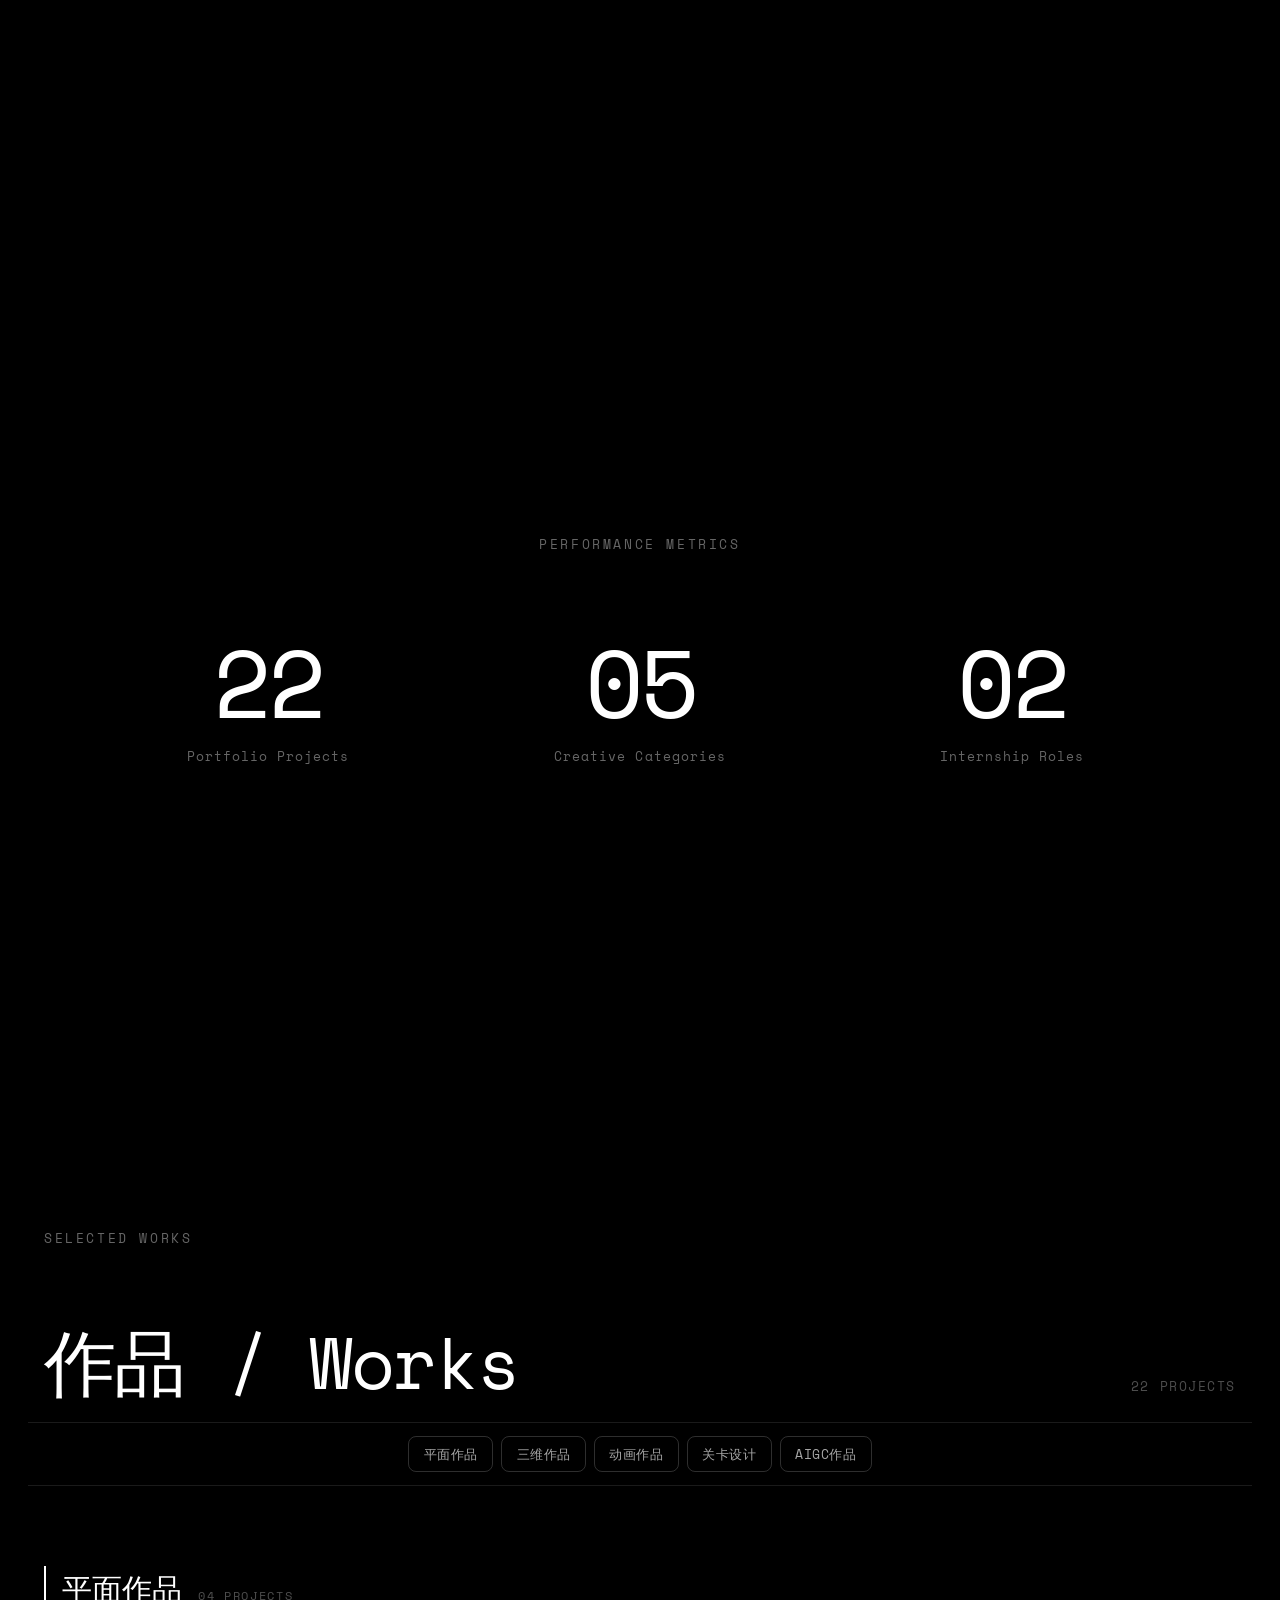
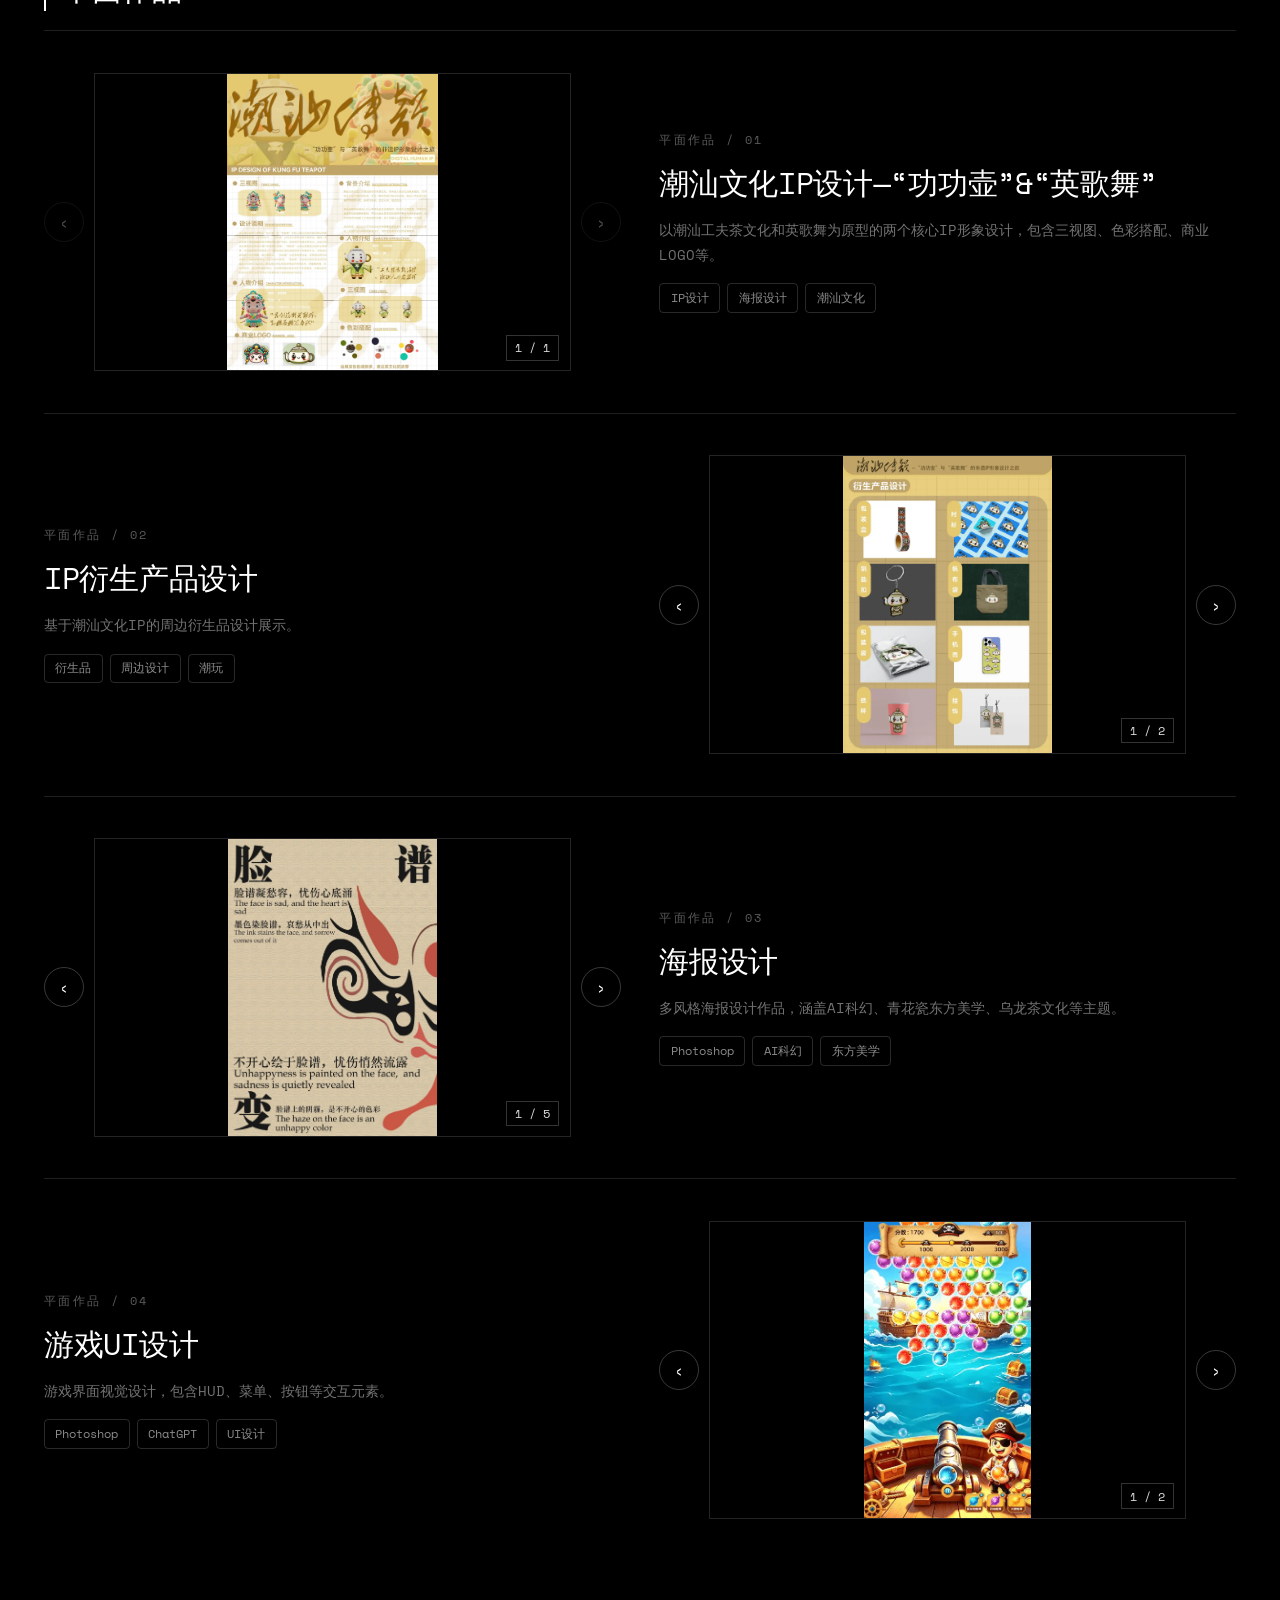
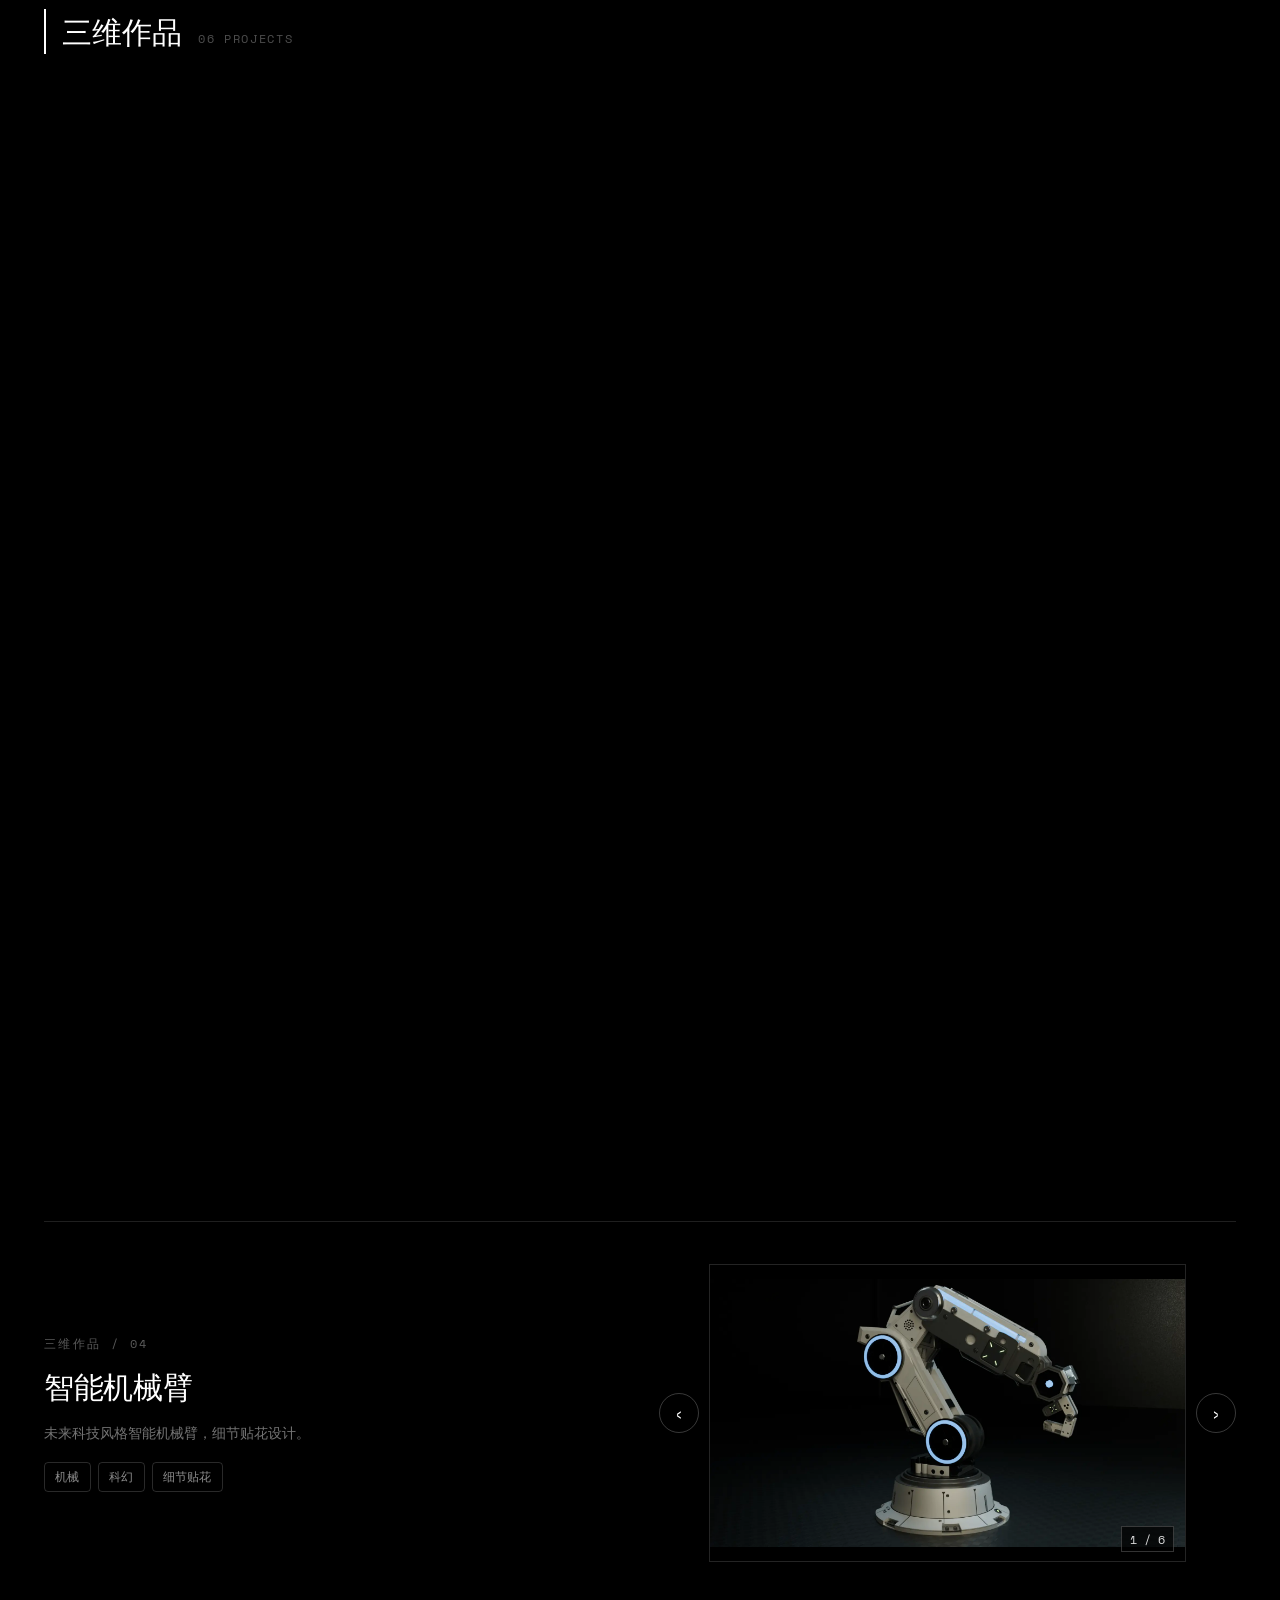
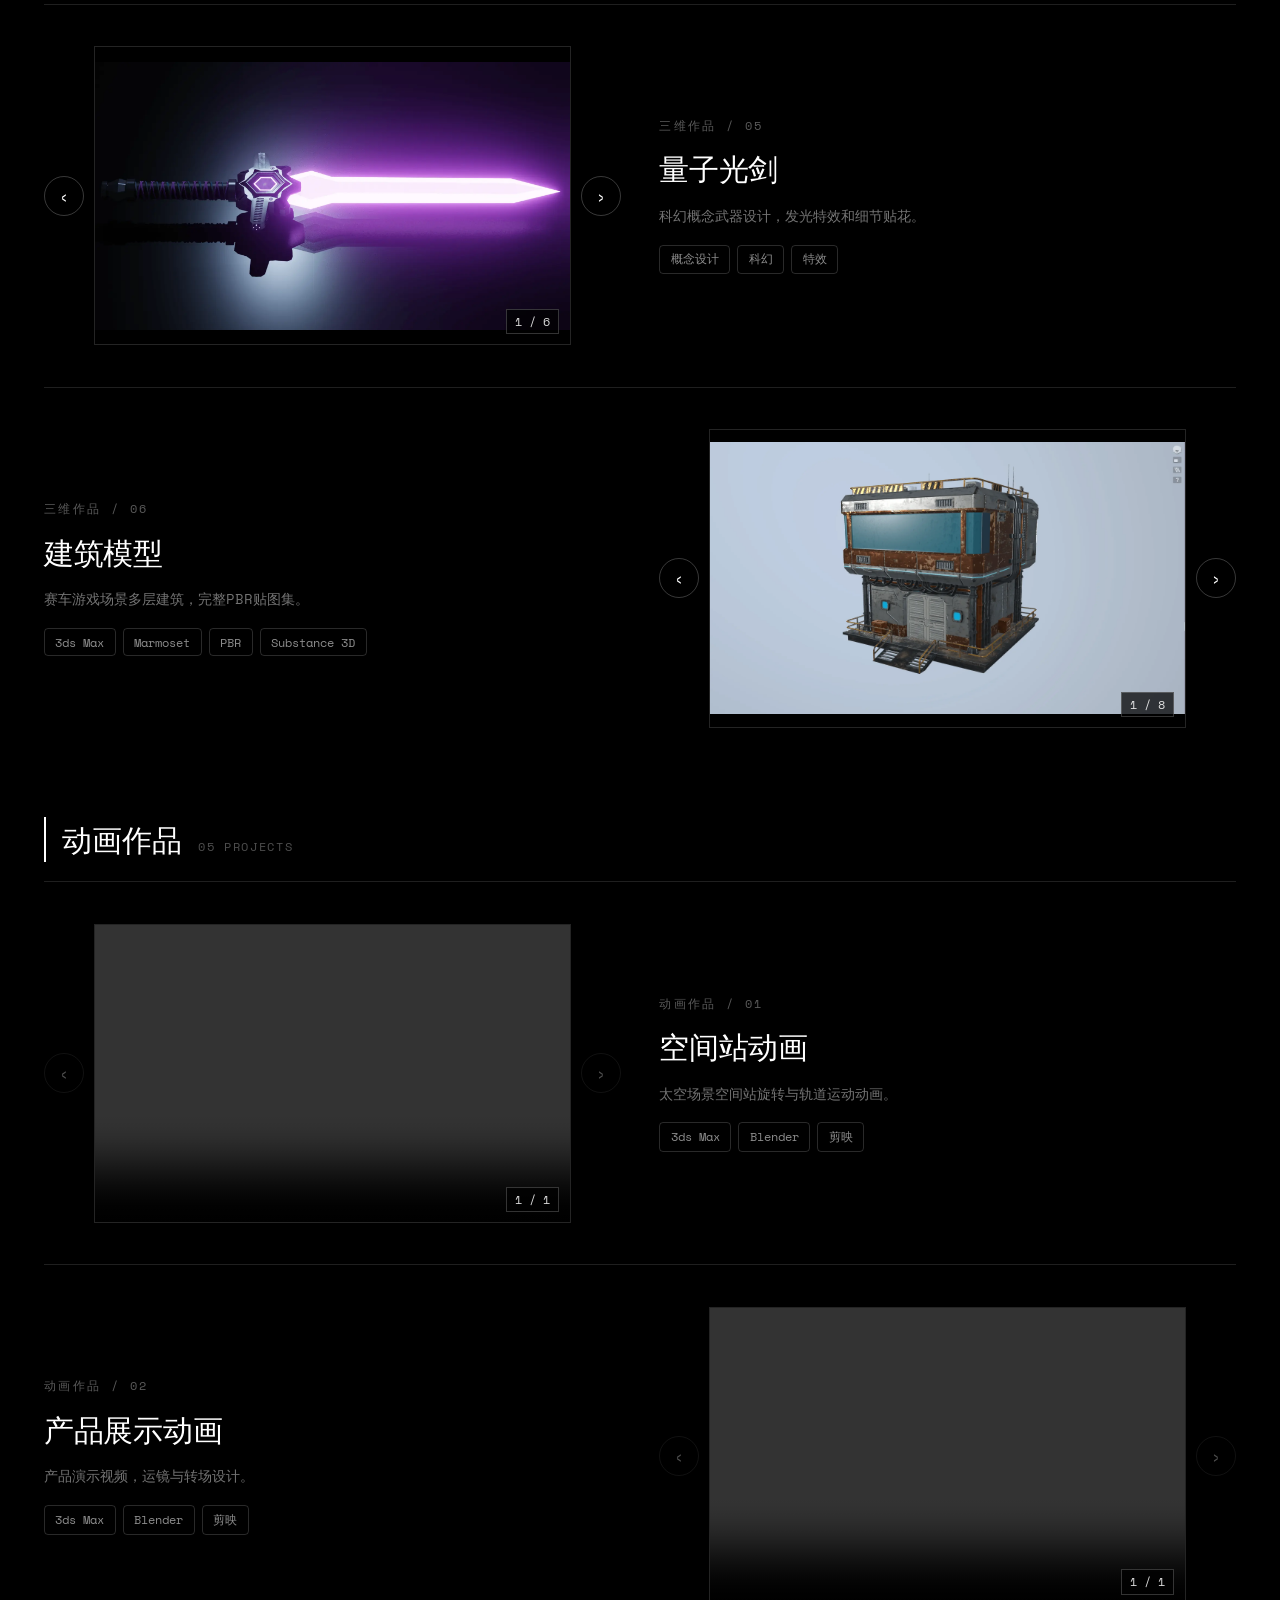
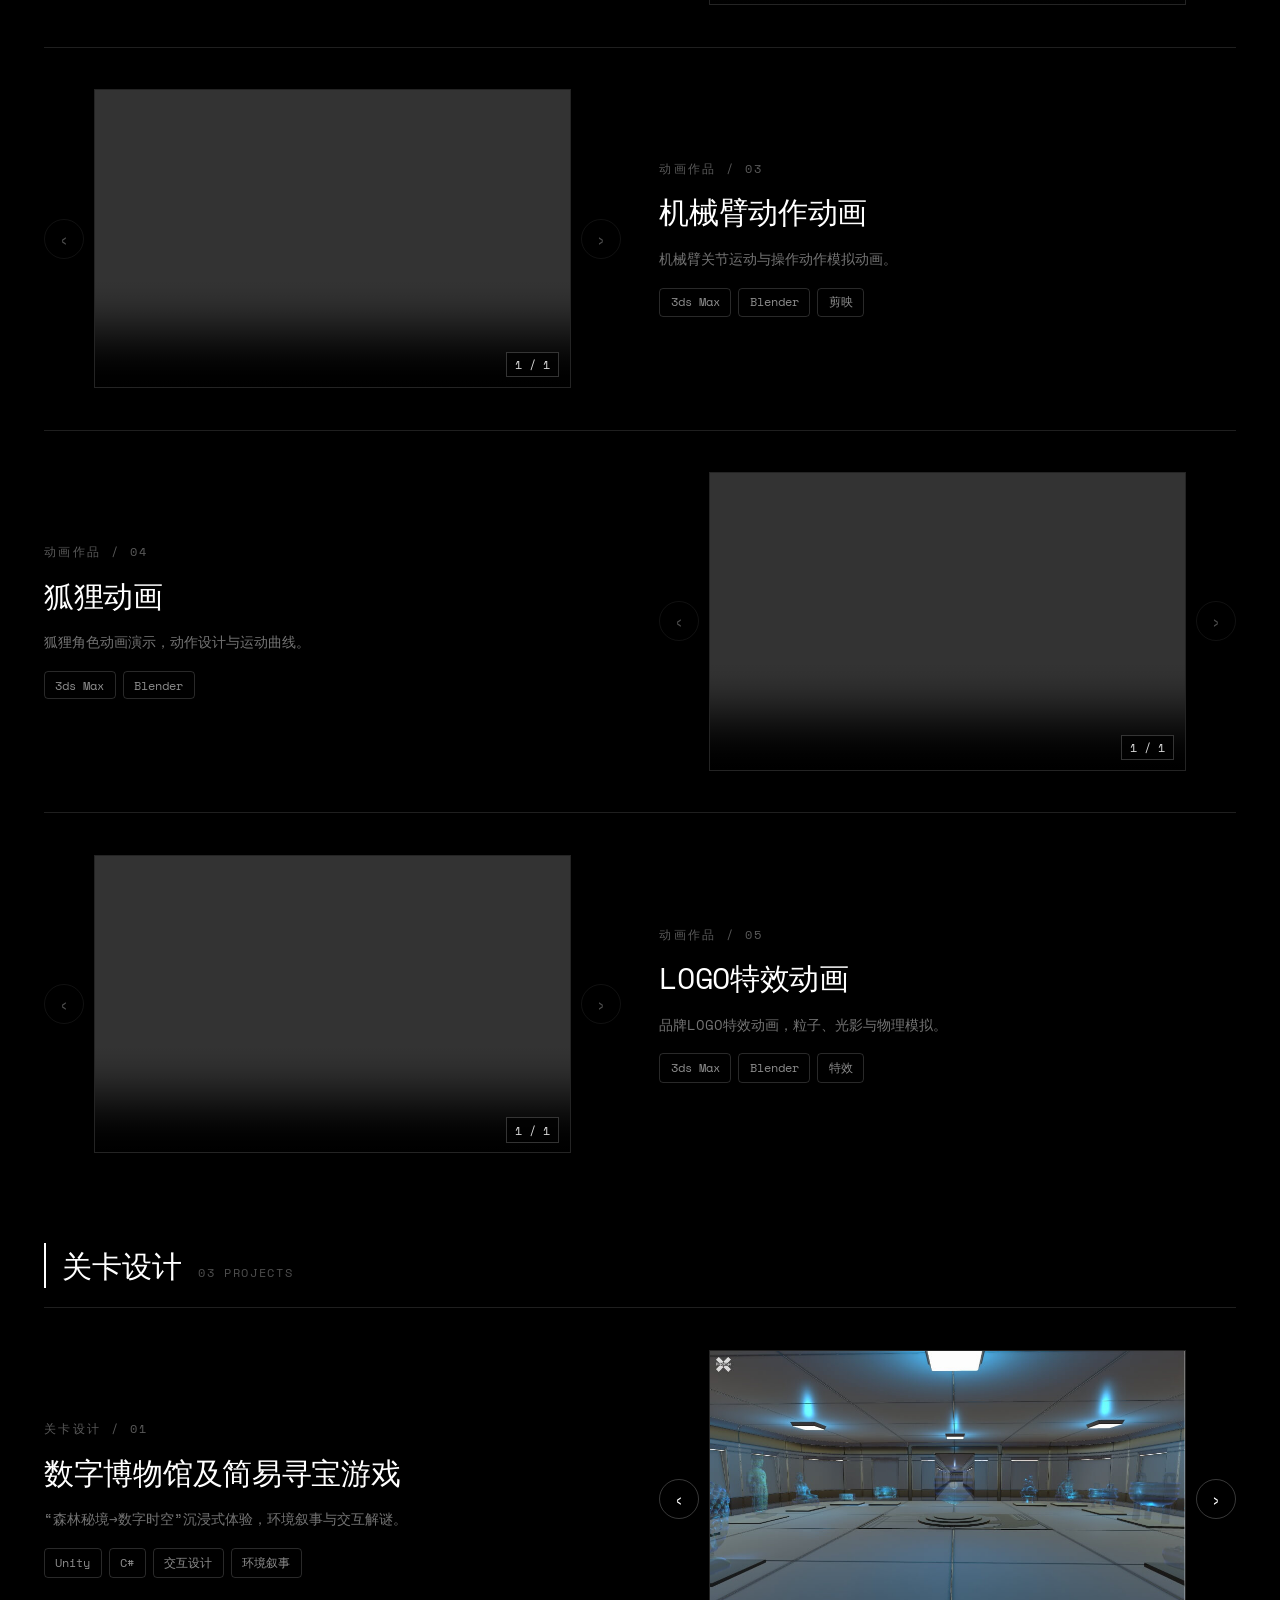
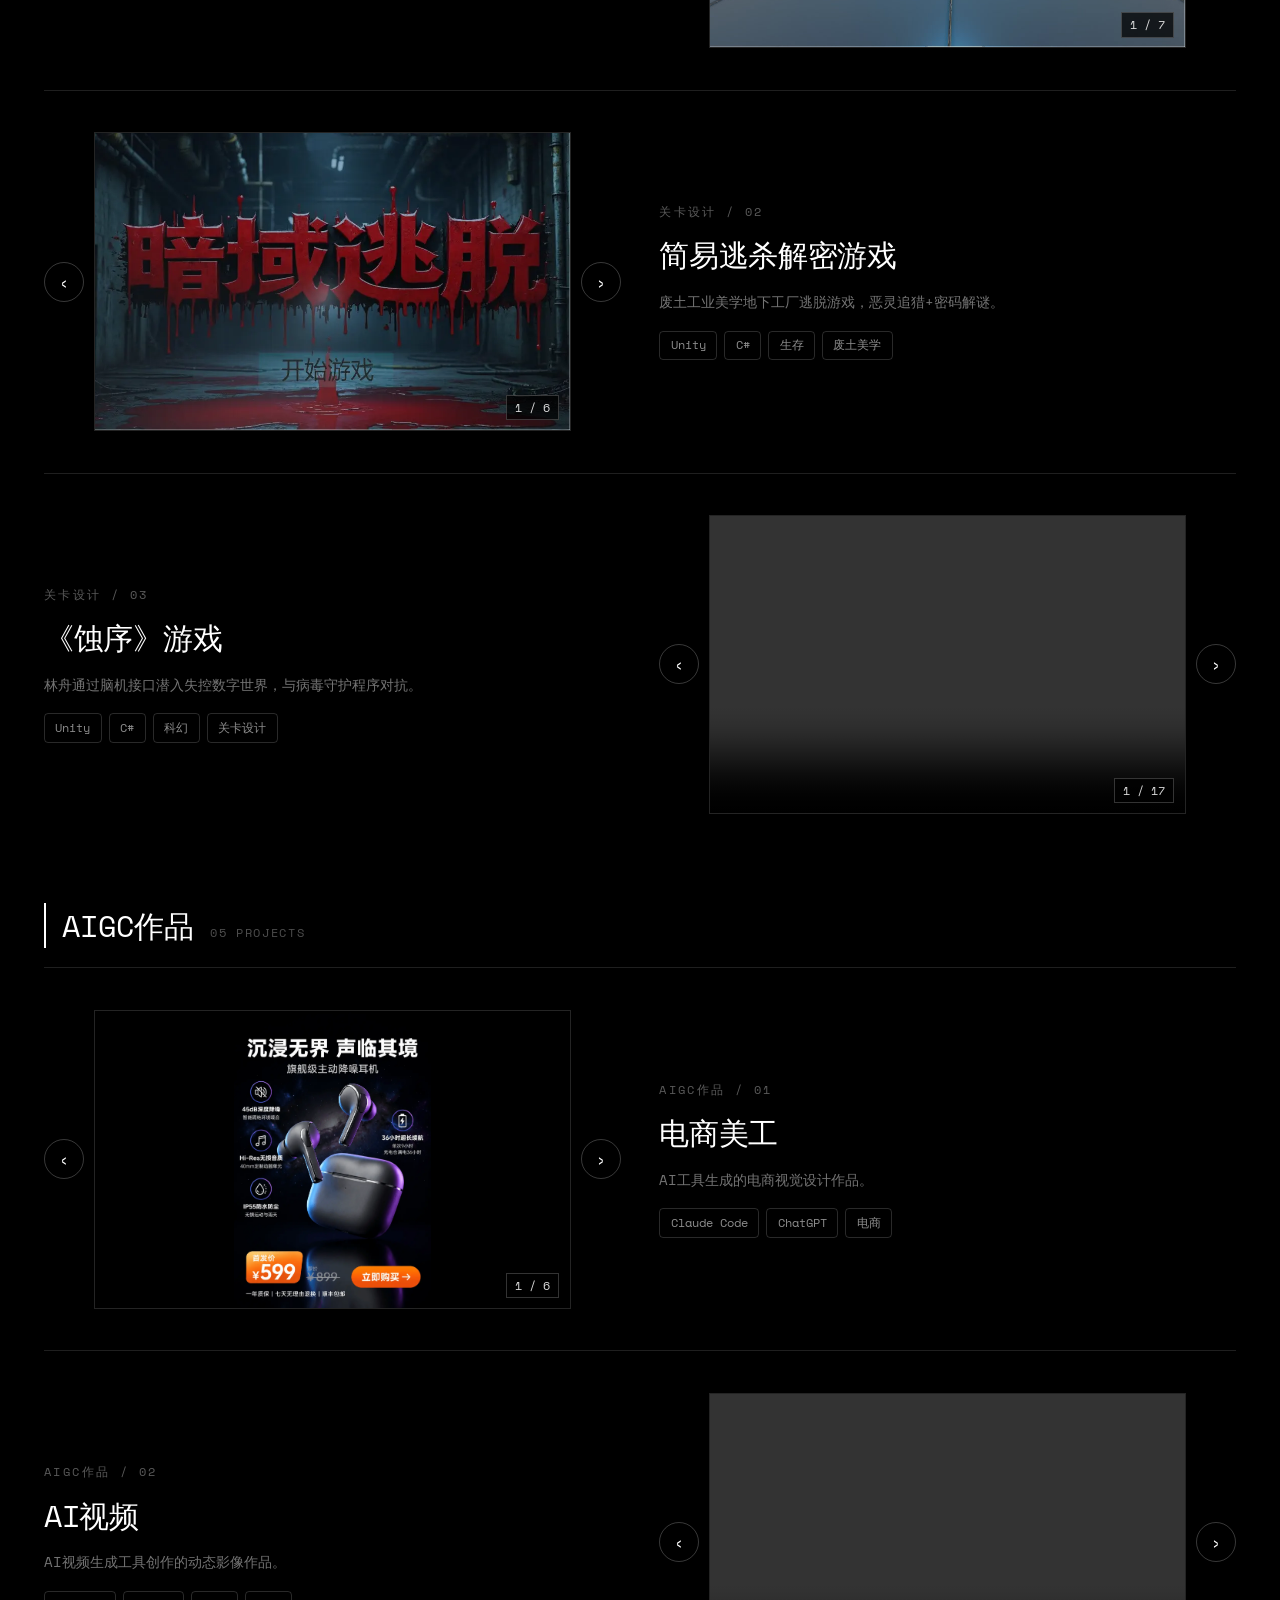
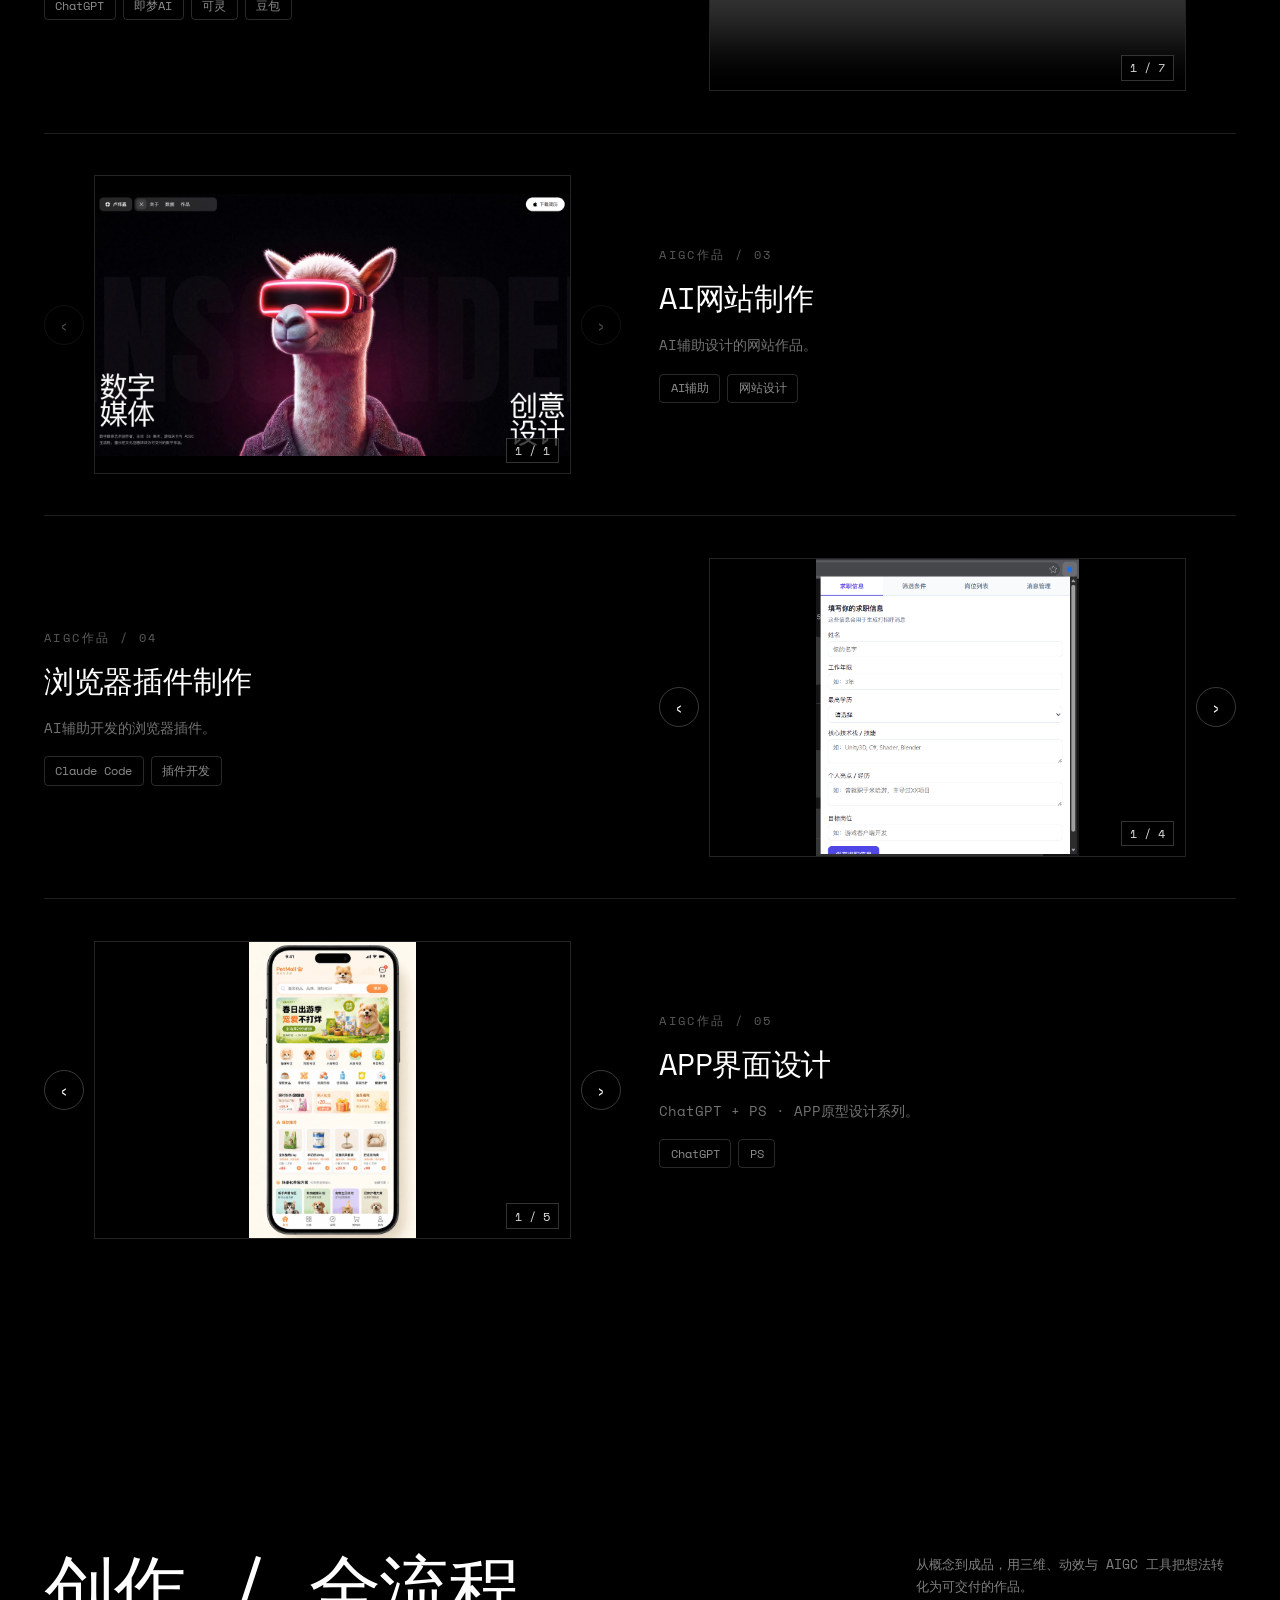
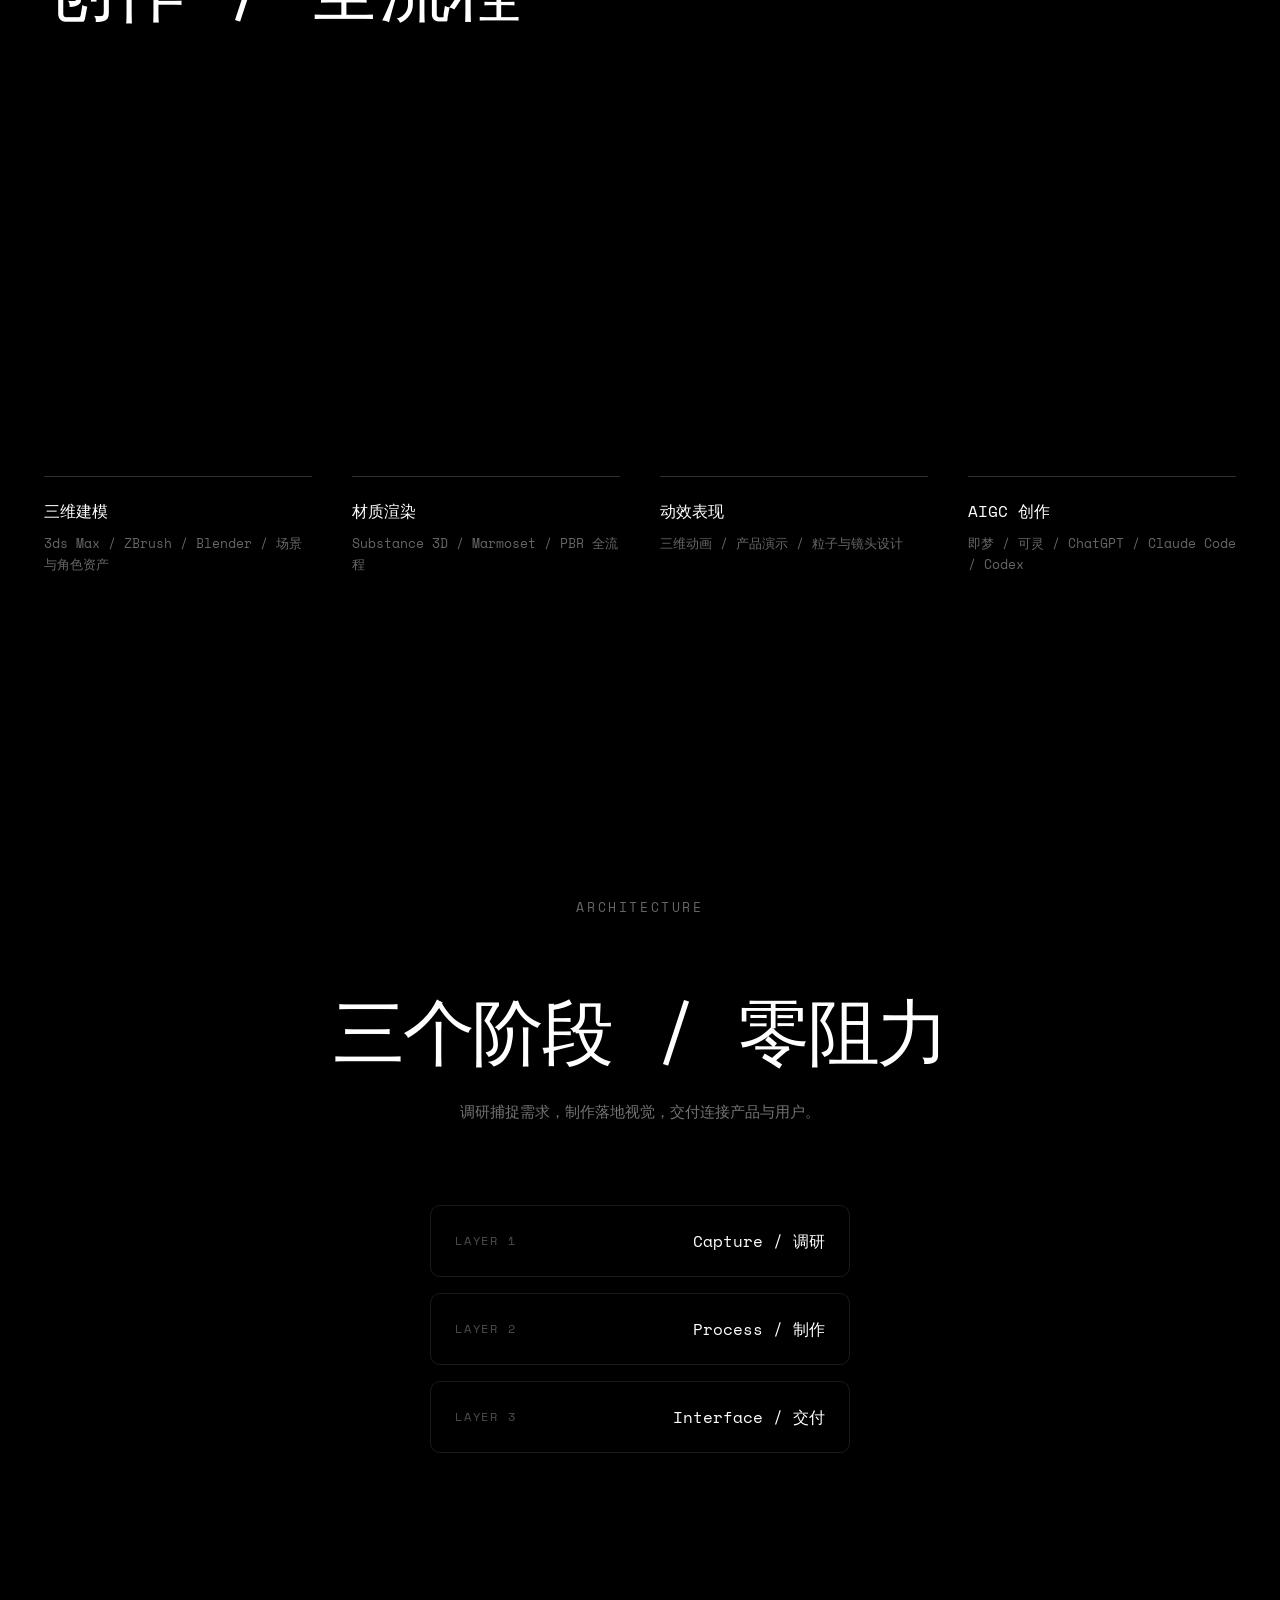
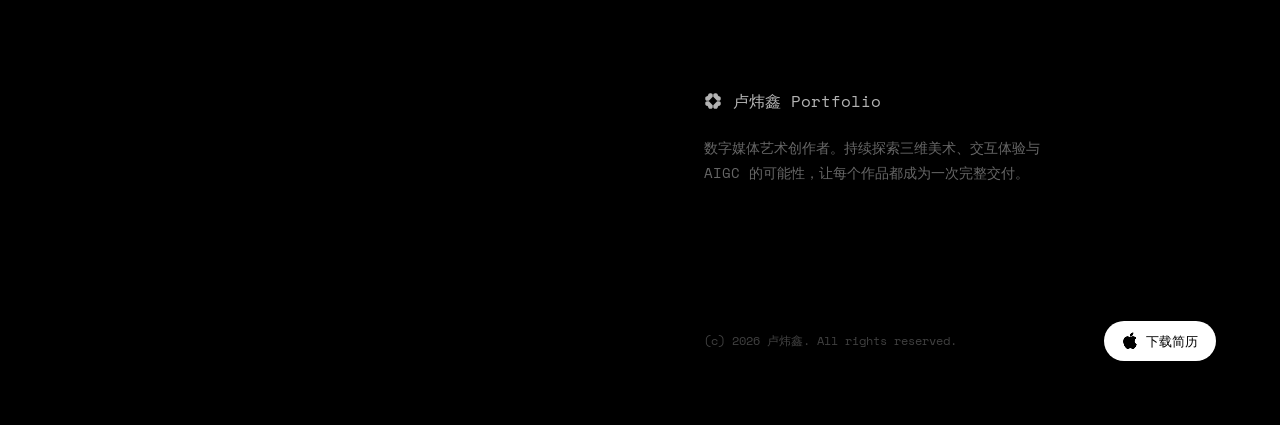
==== commit de6b5844: "Revert "性能优化：首屏海报优先加载，背景与作品视频按需加载" This reverts commit c3ae89fbe2d651cf112c081402b26602617f1d48." ====
--- a/index.html
+++ b/index.html
@@ -4,7 +4,6 @@
   <meta charset="UTF-8">
   <meta name="viewport" content="width=device-width, initial-scale=1.0">
   <title>卢炜鑫 | Digital Media Portfolio</title>
-  <link rel="preload" href="images/posters/hero-poster.jpg" as="image" fetchpriority="high">
   <link rel="preconnect" href="https://fonts.googleapis.com">
   <link rel="preconnect" href="https://fonts.gstatic.com" crossorigin>
   <link href="https://fonts.googleapis.com/css2?family=Anton+SC&family=Space+Mono:ital,wght@0,400;0,700;1,400&display=swap" rel="stylesheet">
@@ -35,7 +34,7 @@
 
   <main>
     <section class="hero" id="hero">
-      <video class="hero-video" id="heroVideo" src="https://d8j0ntlcm91z4.cloudfront.net/user_38xzZboKViGWJOttwIXH07lWA1P/hf_20260622_083515_290e5a10-0b95-41af-a5e2-32b6389baa4d.mp4" muted playsinline preload="none" poster="images/posters/hero-poster.jpg"></video>
+      <video class="hero-video" id="heroVideo" src="https://d8j0ntlcm91z4.cloudfront.net/user_38xzZboKViGWJOttwIXH07lWA1P/hf_20260622_083515_290e5a10-0b95-41af-a5e2-32b6389baa4d.mp4" muted playsinline preload="auto"></video>
       <div class="dot-grid" aria-hidden="true"></div>
       <div class="watermark" aria-hidden="true">TRANSCENDENCE</div>
       <div class="hero-content">
@@ -58,7 +57,7 @@
     </section>
 
     <section class="cinema" id="about">
-      <video class="bg-video" data-src="https://d8j0ntlcm91z4.cloudfront.net/user_38xzZboKViGWJOttwIXH07lWA1P/hf_20260622_092455_089c54f8-3b03-4966-9df1-e9746063d0ef.mp4" poster="images/posters/about-poster.jpg" muted loop playsinline></video>
+      <video class="bg-video" src="https://d8j0ntlcm91z4.cloudfront.net/user_38xzZboKViGWJOttwIXH07lWA1P/hf_20260622_092455_089c54f8-3b03-4966-9df1-e9746063d0ef.mp4" autoplay muted loop playsinline></video>
       <div class="cinema-overlay" aria-hidden="true"></div>
       <div class="cinema-inner" id="cinemaInner">
         <p class="cinema-text">数字媒体艺术专业本科毕业生，具备 3D 全流程制作与用户体验设计实践经验。从概念到成品，把文化、创意与技术整合为可感知、可交互、可交付的视觉体验。在 AIGC 创作中，我以即梦、可灵、ChatGPT、Claude Code 与 Codex 为主要工具，完成从概念构想、提示词迭代到成品交付的完整闭环：让文字创意变成网站、影像、界面和可运行的数字产品，并在多轮人机协作中持续校准作品的风格、结构与完成度。</p>
@@ -66,7 +65,7 @@
     </section>
 
     <section class="metrics" id="metrics">
-      <video class="bg-video" data-src="https://d8j0ntlcm91z4.cloudfront.net/user_38xzZboKViGWJOttwIXH07lWA1P/hf_20260622_095810_ecea3dd2-fc5e-4e41-8696-4219290b6589.mp4" poster="images/posters/metrics-poster.jpg" muted loop playsinline></video>
+      <video class="bg-video" src="https://d8j0ntlcm91z4.cloudfront.net/user_38xzZboKViGWJOttwIXH07lWA1P/hf_20260622_095810_ecea3dd2-fc5e-4e41-8696-4219290b6589.mp4" autoplay muted loop playsinline></video>
       <div class="section-content">
         <div class="section-kicker reveal">Performance Metrics</div>
         <div class="metrics-grid">
@@ -99,7 +98,7 @@
     </section>
 
     <section class="tech" id="tech">
-      <video class="bg-video" data-src="https://d8j0ntlcm91z4.cloudfront.net/user_38xzZboKViGWJOttwIXH07lWA1P/hf_20260622_095750_32a52ce0-2005-45c9-9093-41f03fde9530.mp4" poster="images/posters/tech-poster.jpg" muted loop playsinline></video>
+      <video class="bg-video" src="https://d8j0ntlcm91z4.cloudfront.net/user_38xzZboKViGWJOttwIXH07lWA1P/hf_20260622_095750_32a52ce0-2005-45c9-9093-41f03fde9530.mp4" autoplay muted loop playsinline></video>
       <div class="tech-content">
         <div class="tech-top">
           <h2 class="section-title reveal">创作 / 全流程</h2>
@@ -145,7 +144,7 @@
 
   <footer class="footer">
     <div class="footer-video">
-      <video class="bg-video" data-src="https://d8j0ntlcm91z4.cloudfront.net/user_38xzZboKViGWJOttwIXH07lWA1P/hf_20260622_080203_fd7f4f85-3a86-4837-8192-85e7bfe68e75.mp4" poster="images/posters/footer-poster.jpg" muted loop playsinline></video>
+      <video class="bg-video" src="https://d8j0ntlcm91z4.cloudfront.net/user_38xzZboKViGWJOttwIXH07lWA1P/hf_20260622_080203_fd7f4f85-3a86-4837-8192-85e7bfe68e75.mp4" autoplay muted loop playsinline></video>
     </div>
     <div class="footer-info">
       <div class="footer-top">
@@ -160,7 +159,7 @@
   </footer>
 </div>
 
-<script src="js/site.js?v=4"></script>
-<script src="js/synapse.js?v=4"></script>
+<script src="js/site.js?v=3"></script>
+<script src="js/synapse.js"></script>
 </body>
 </html>
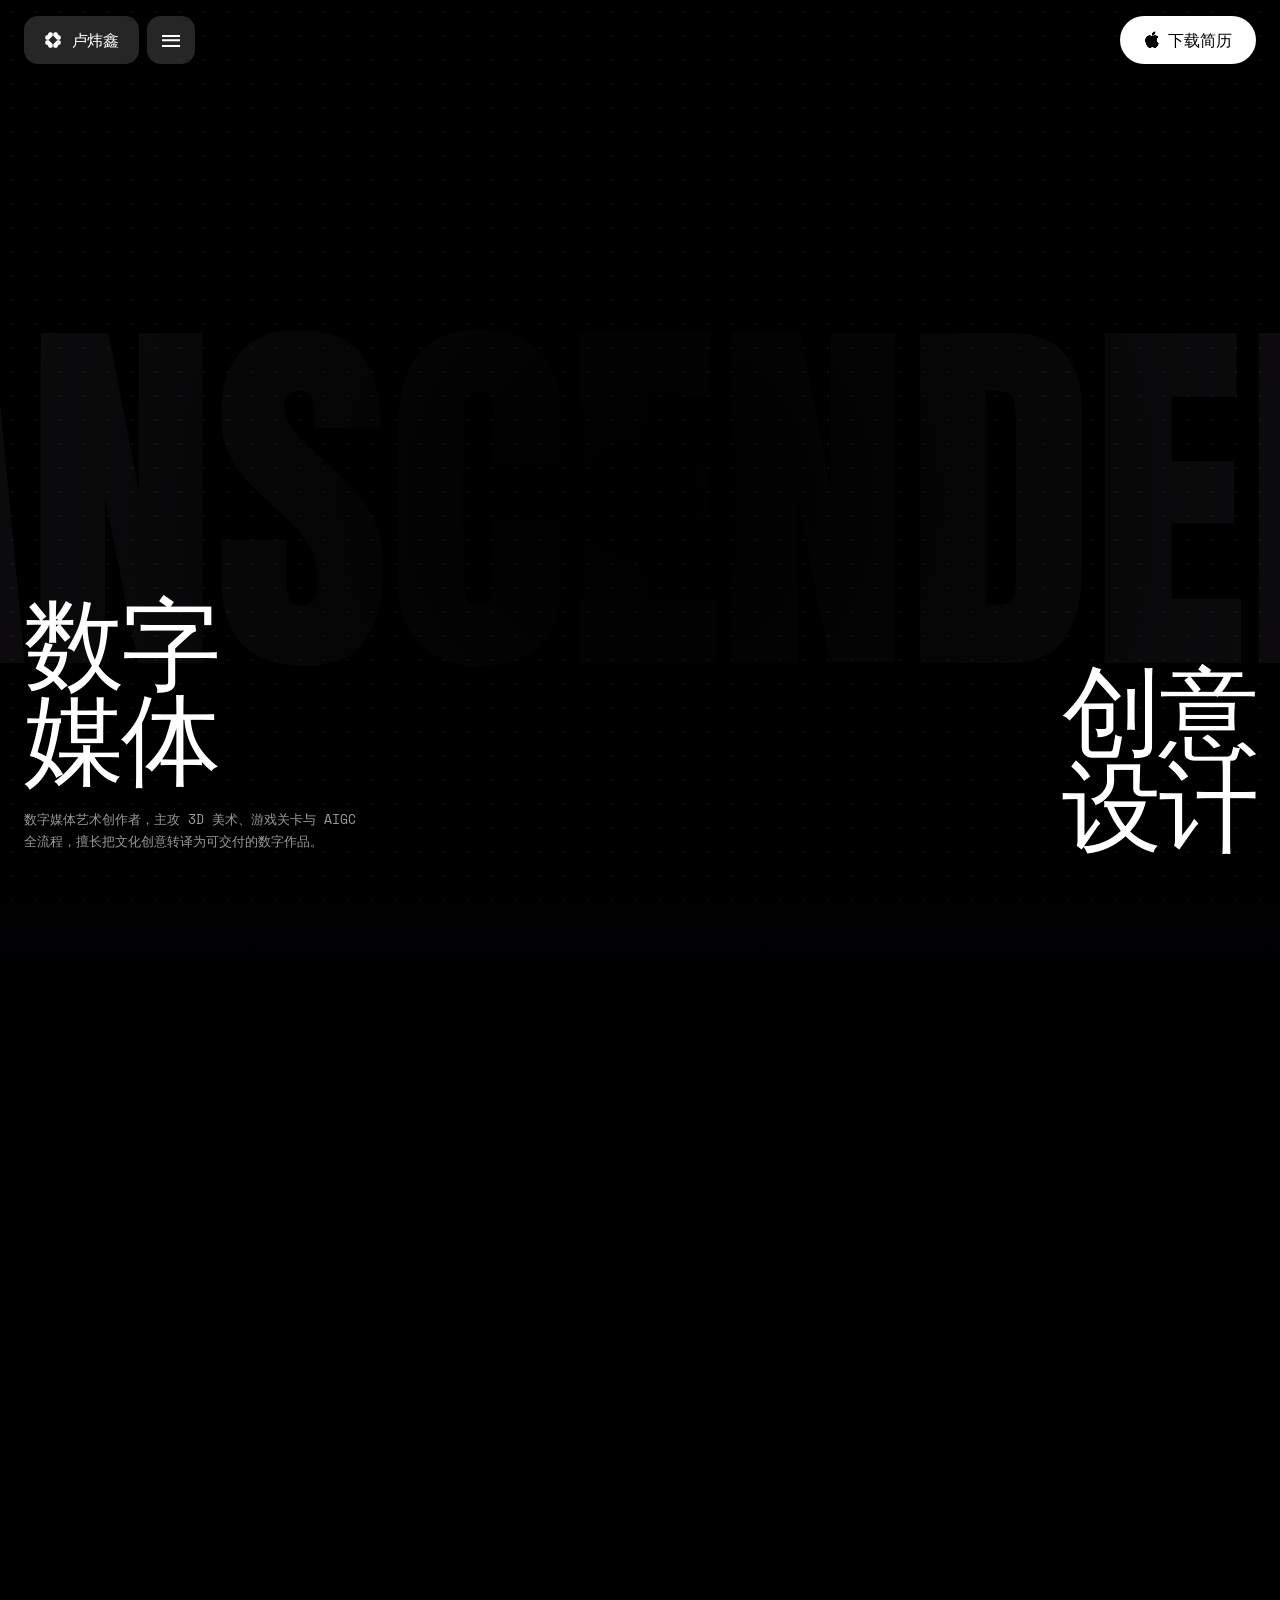
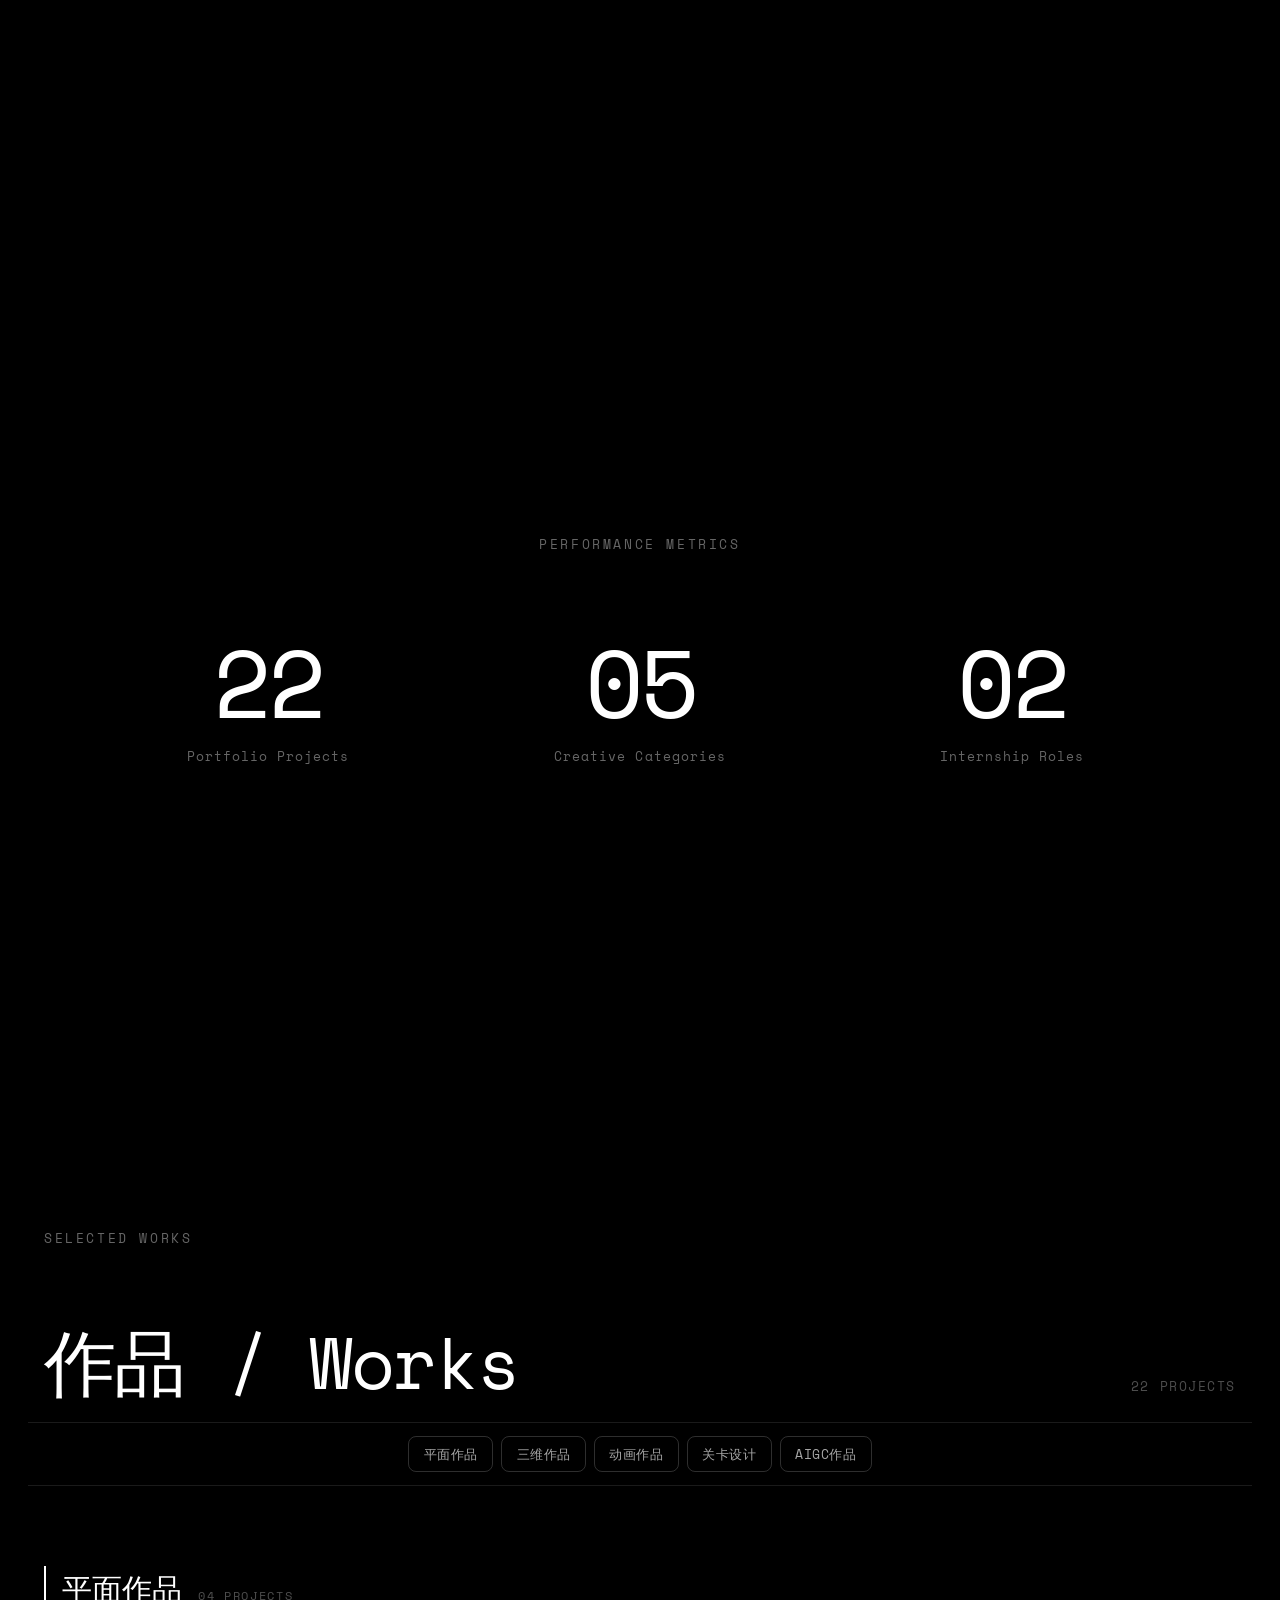
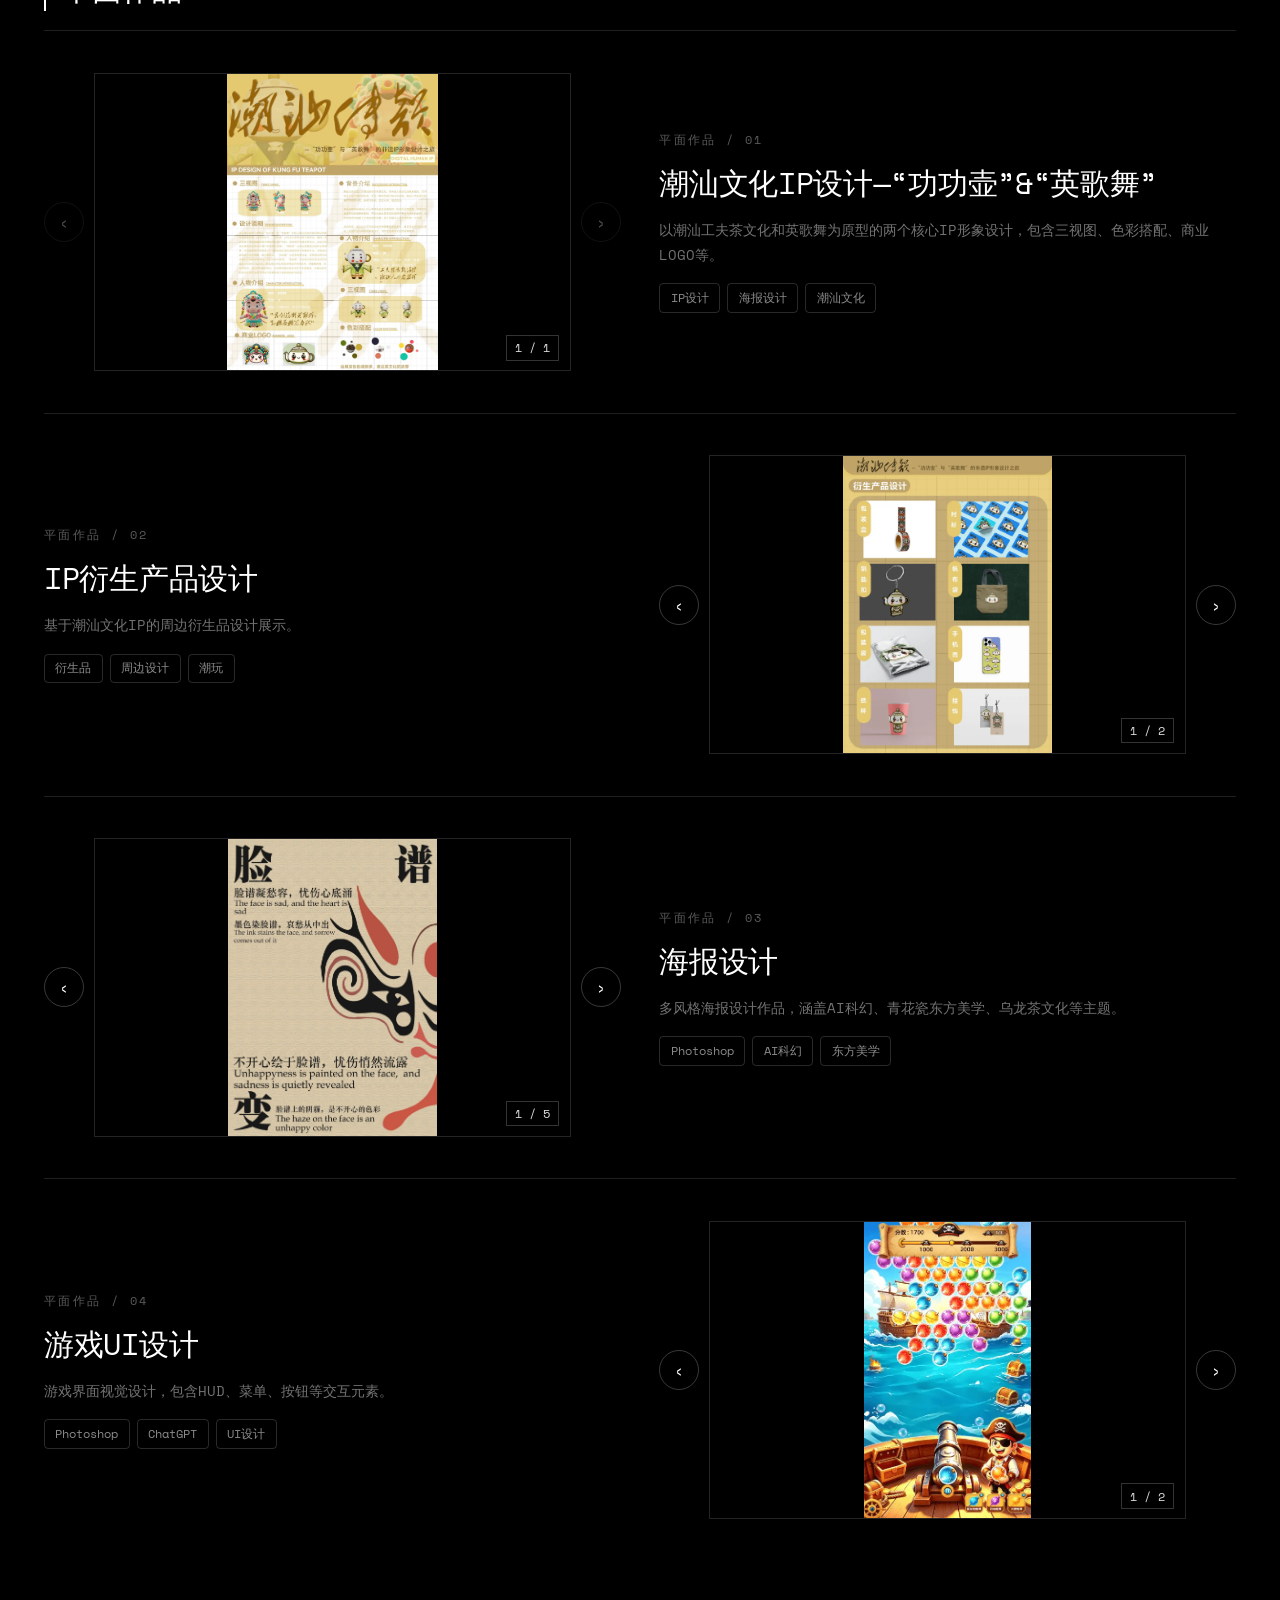
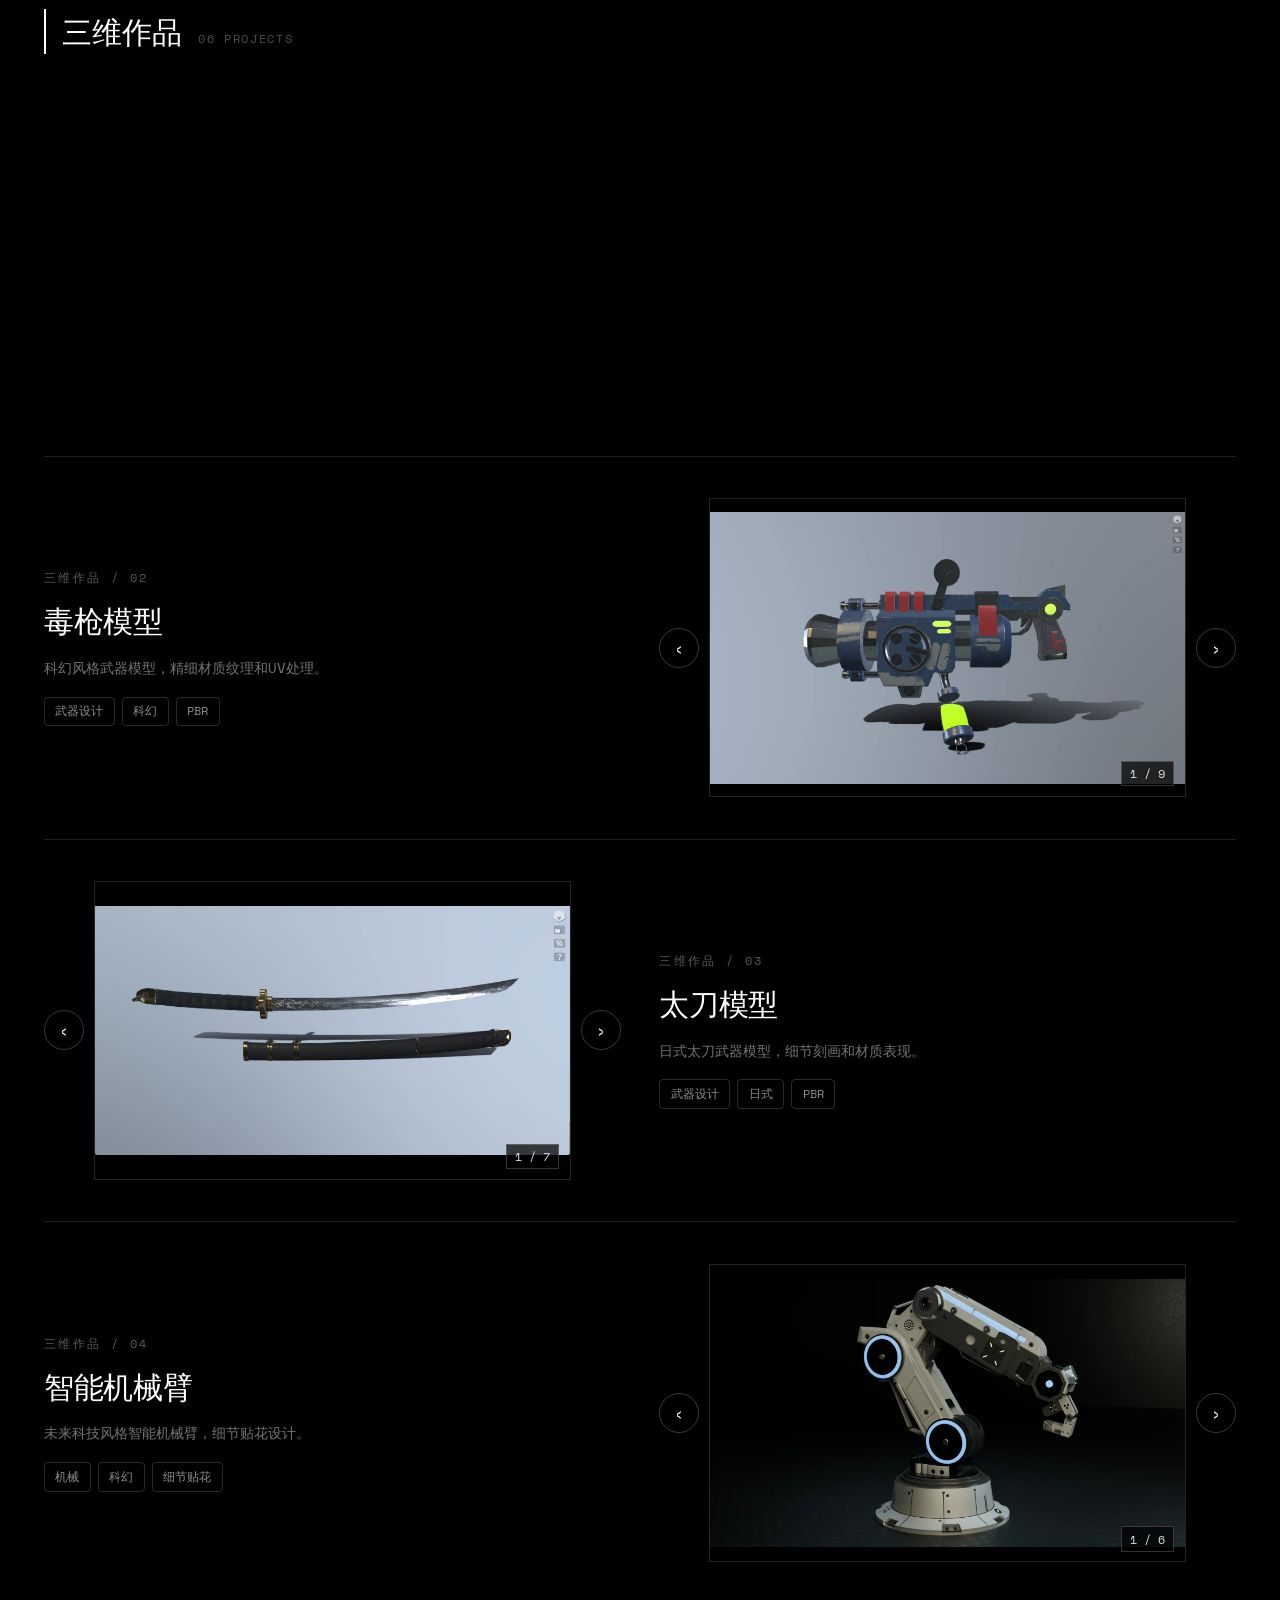
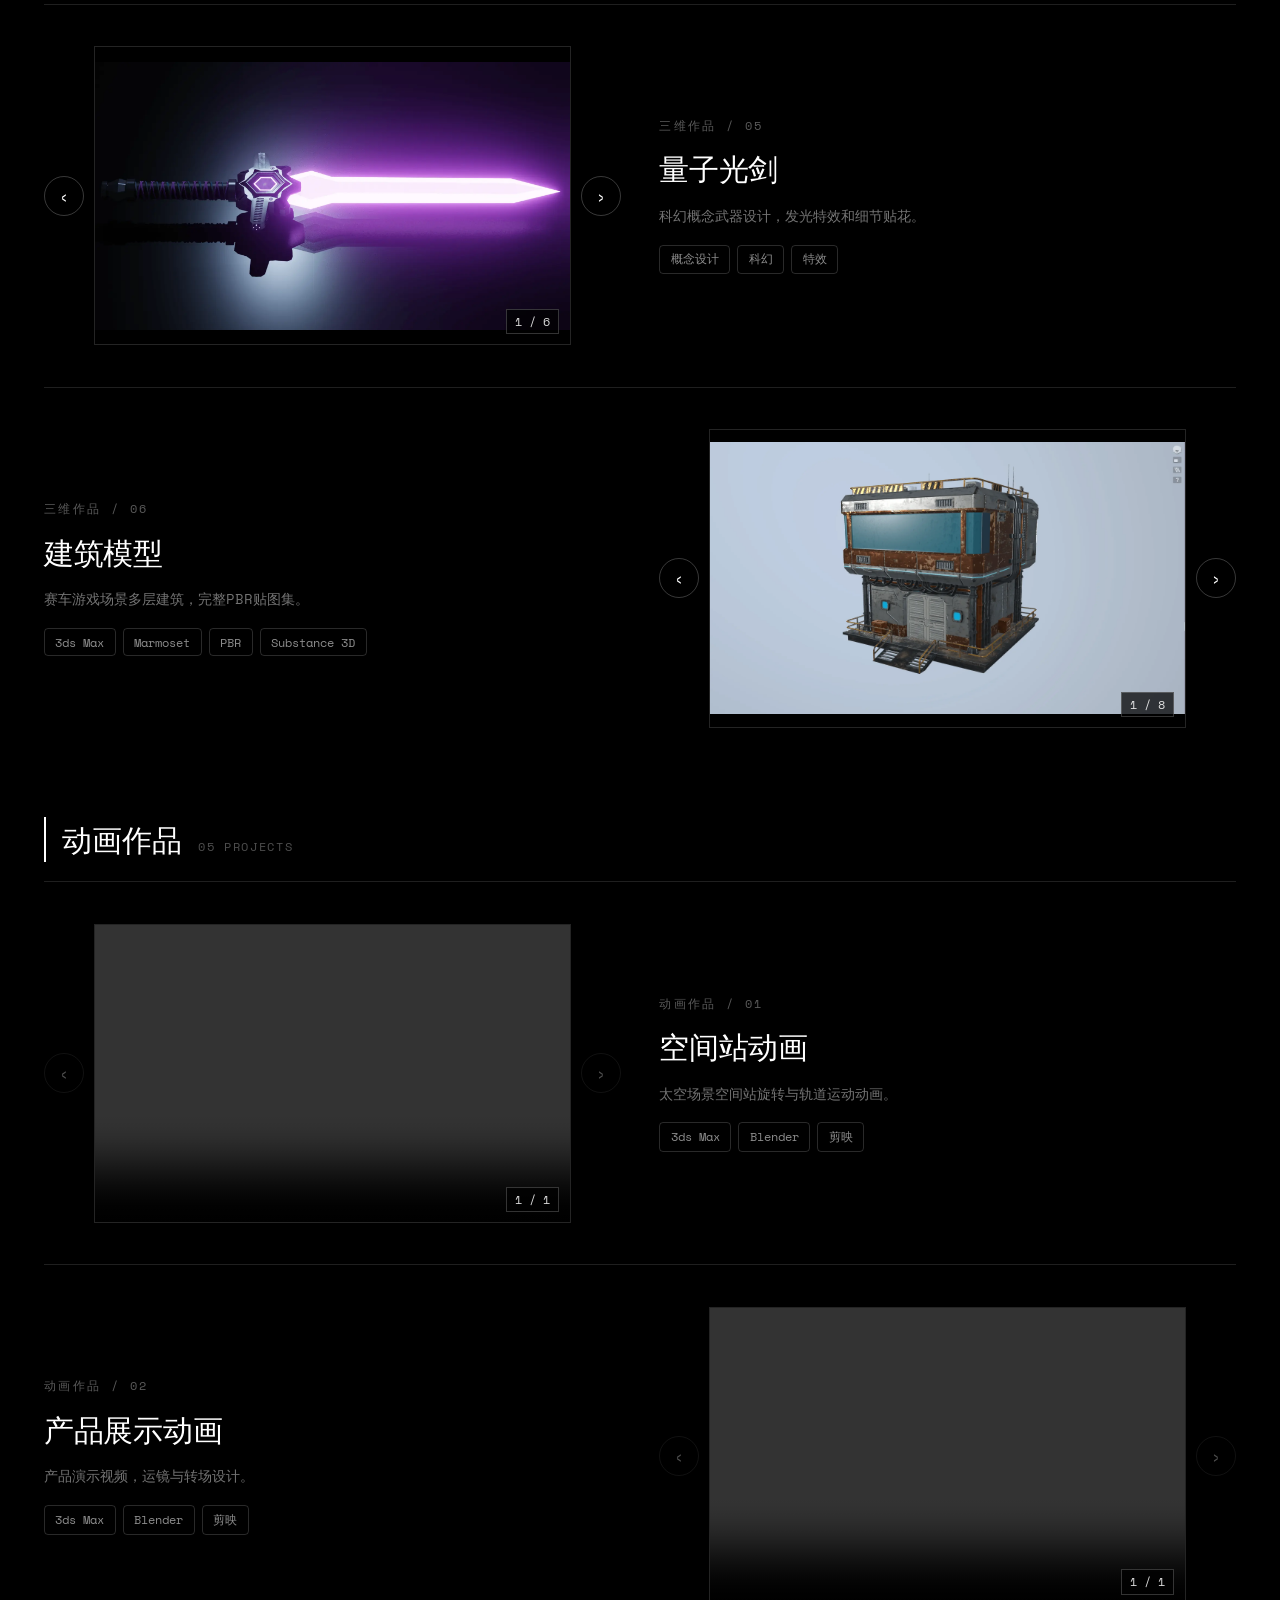
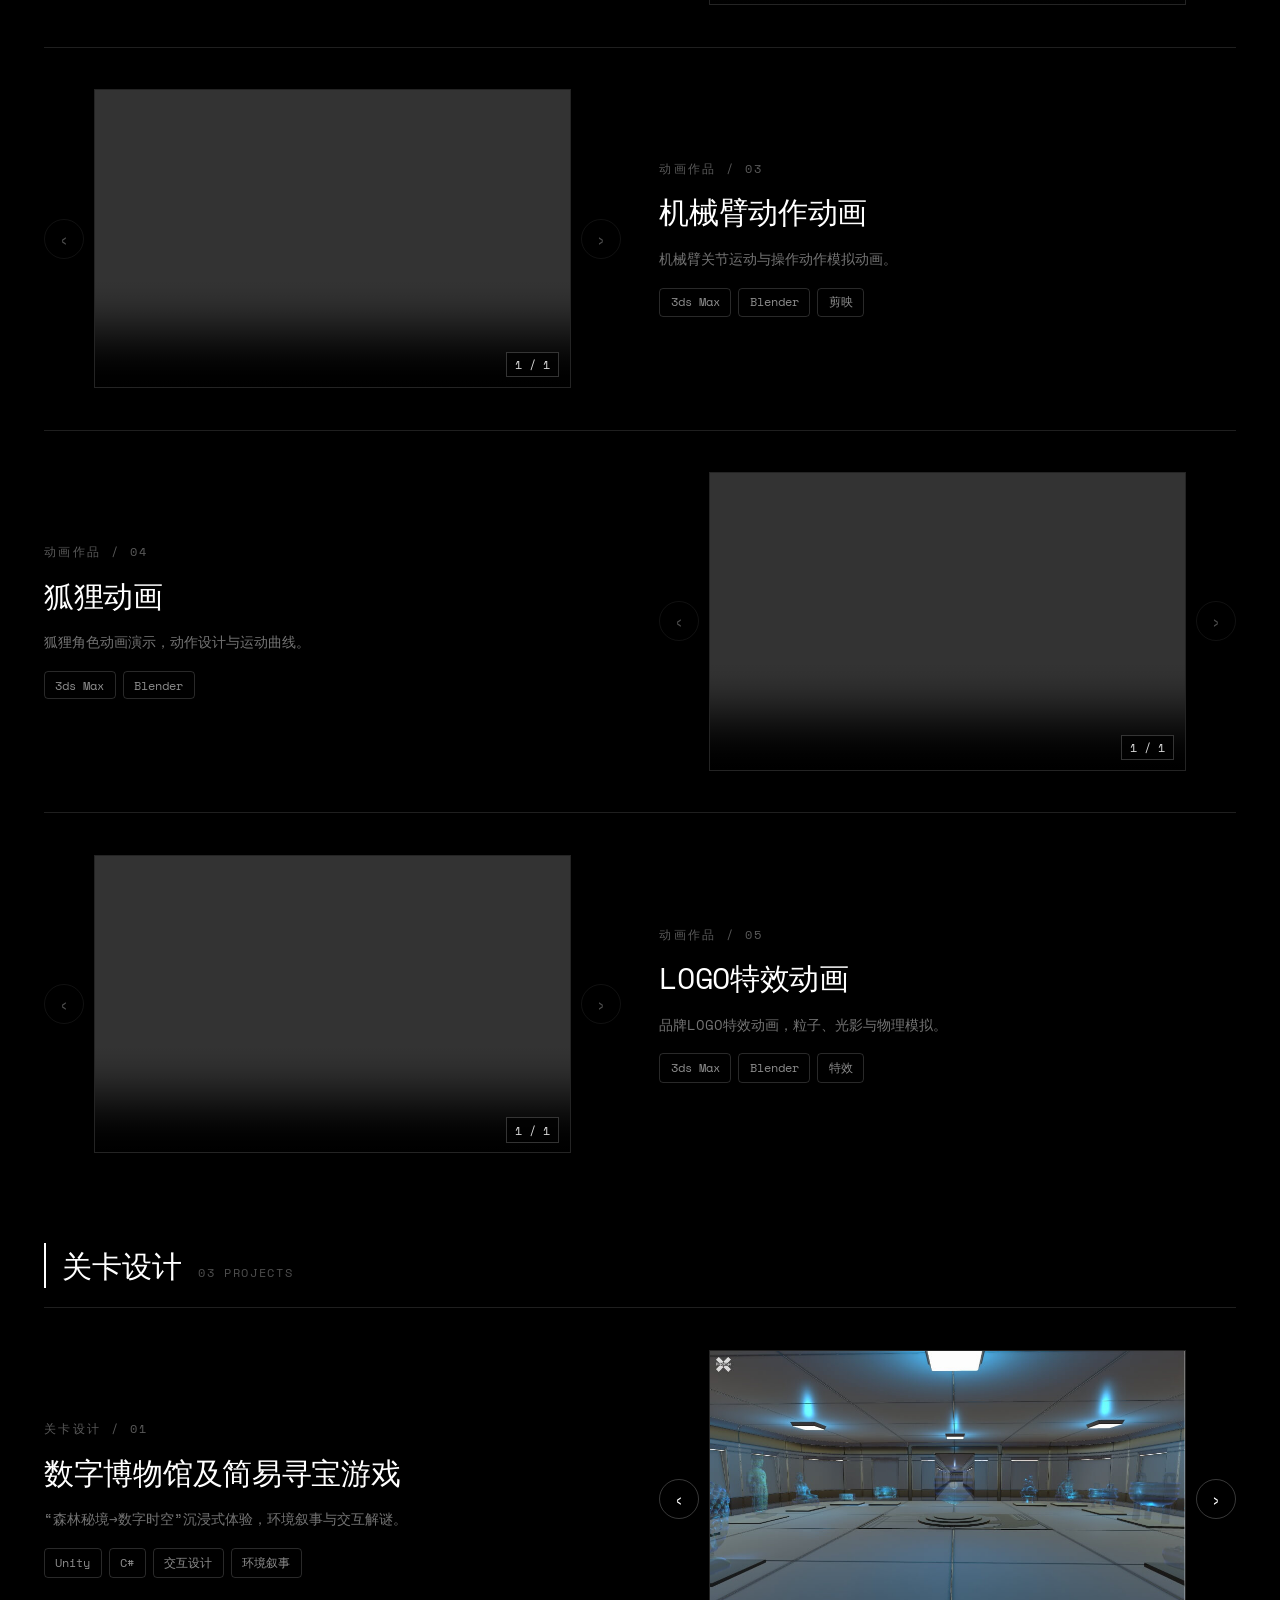
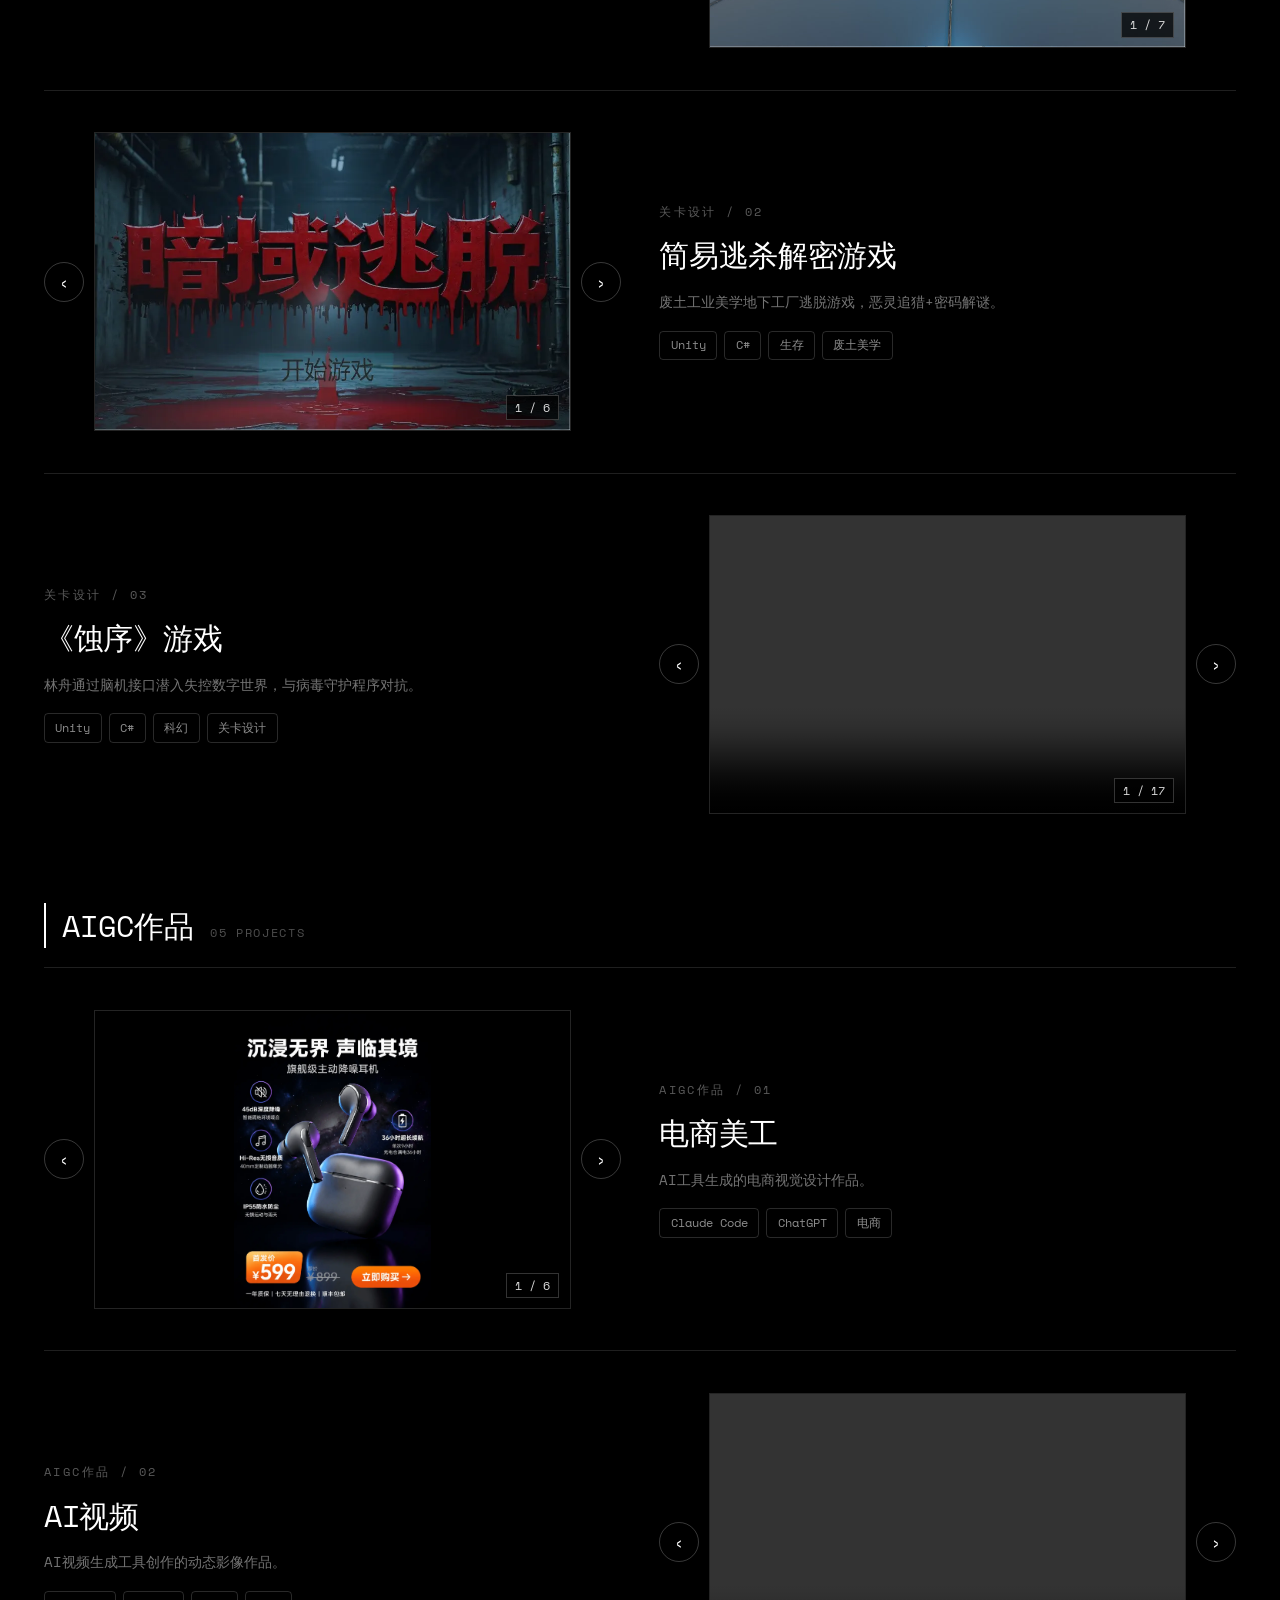
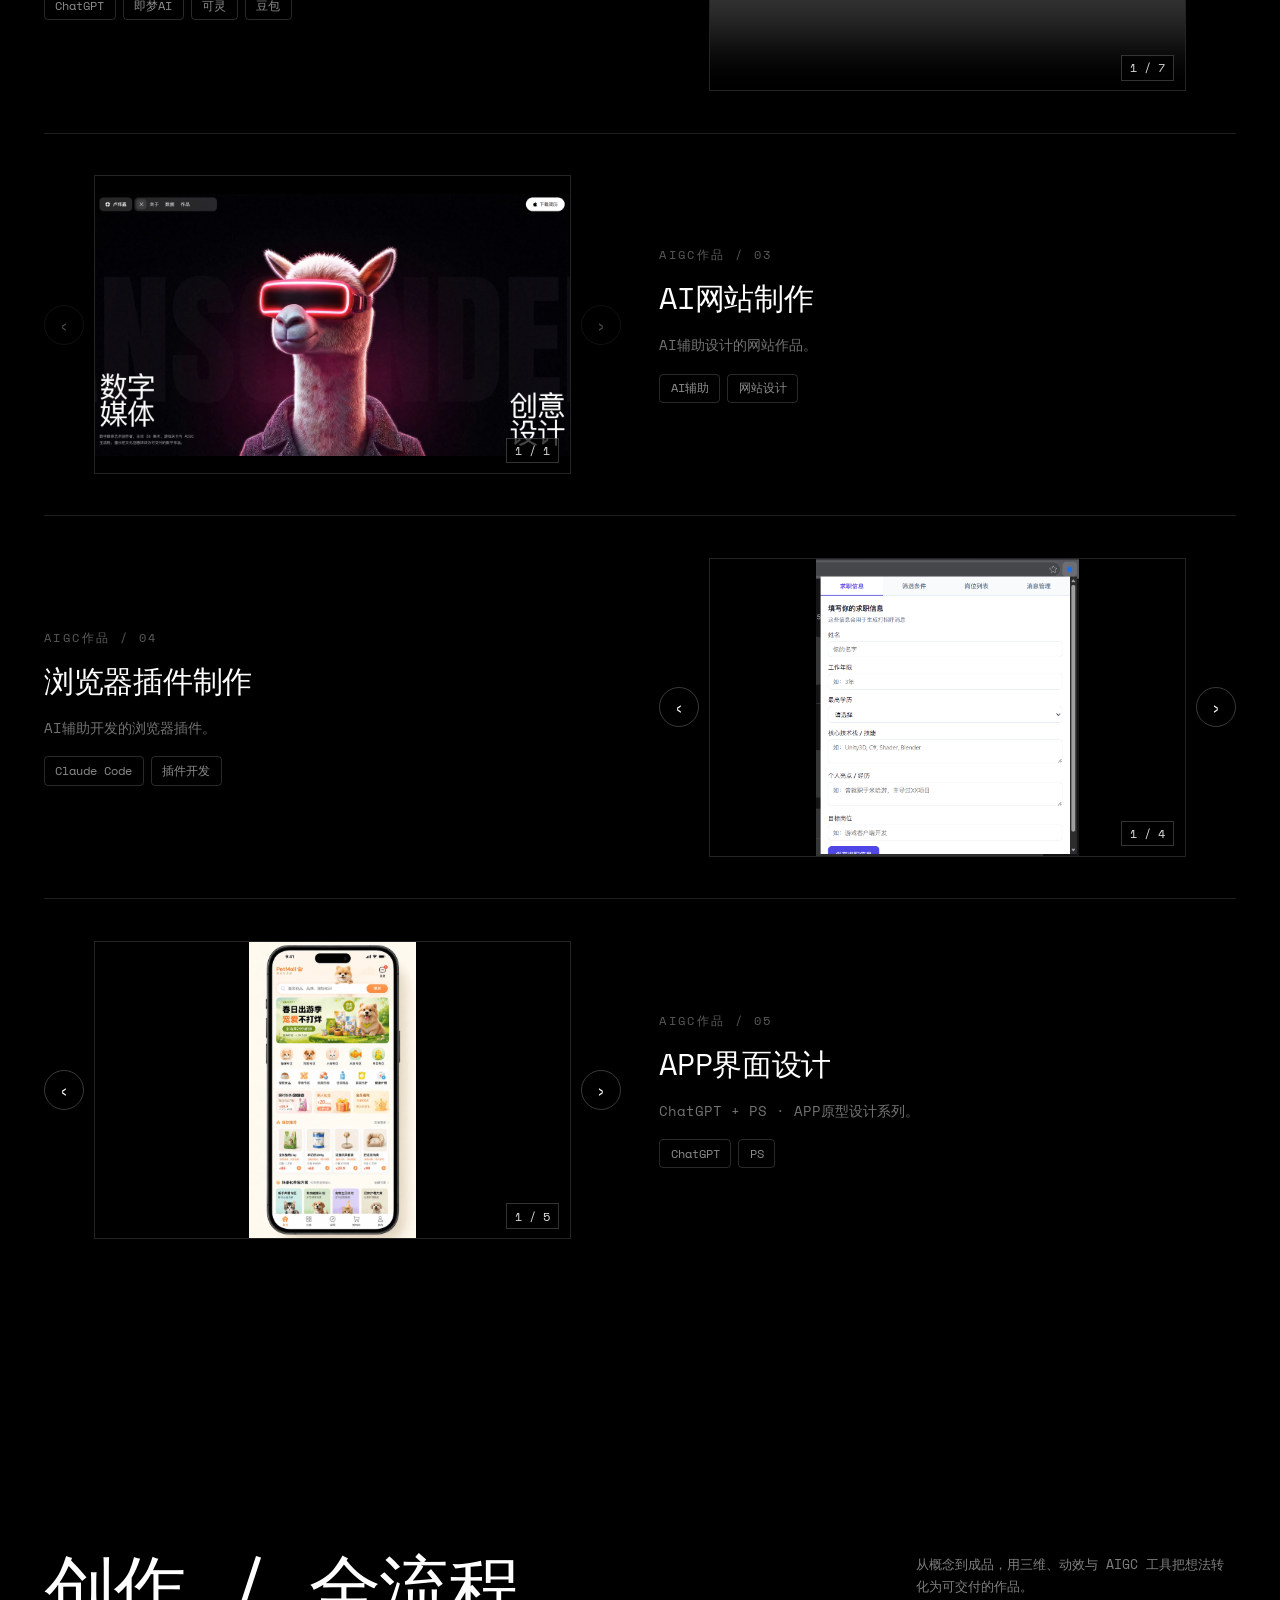
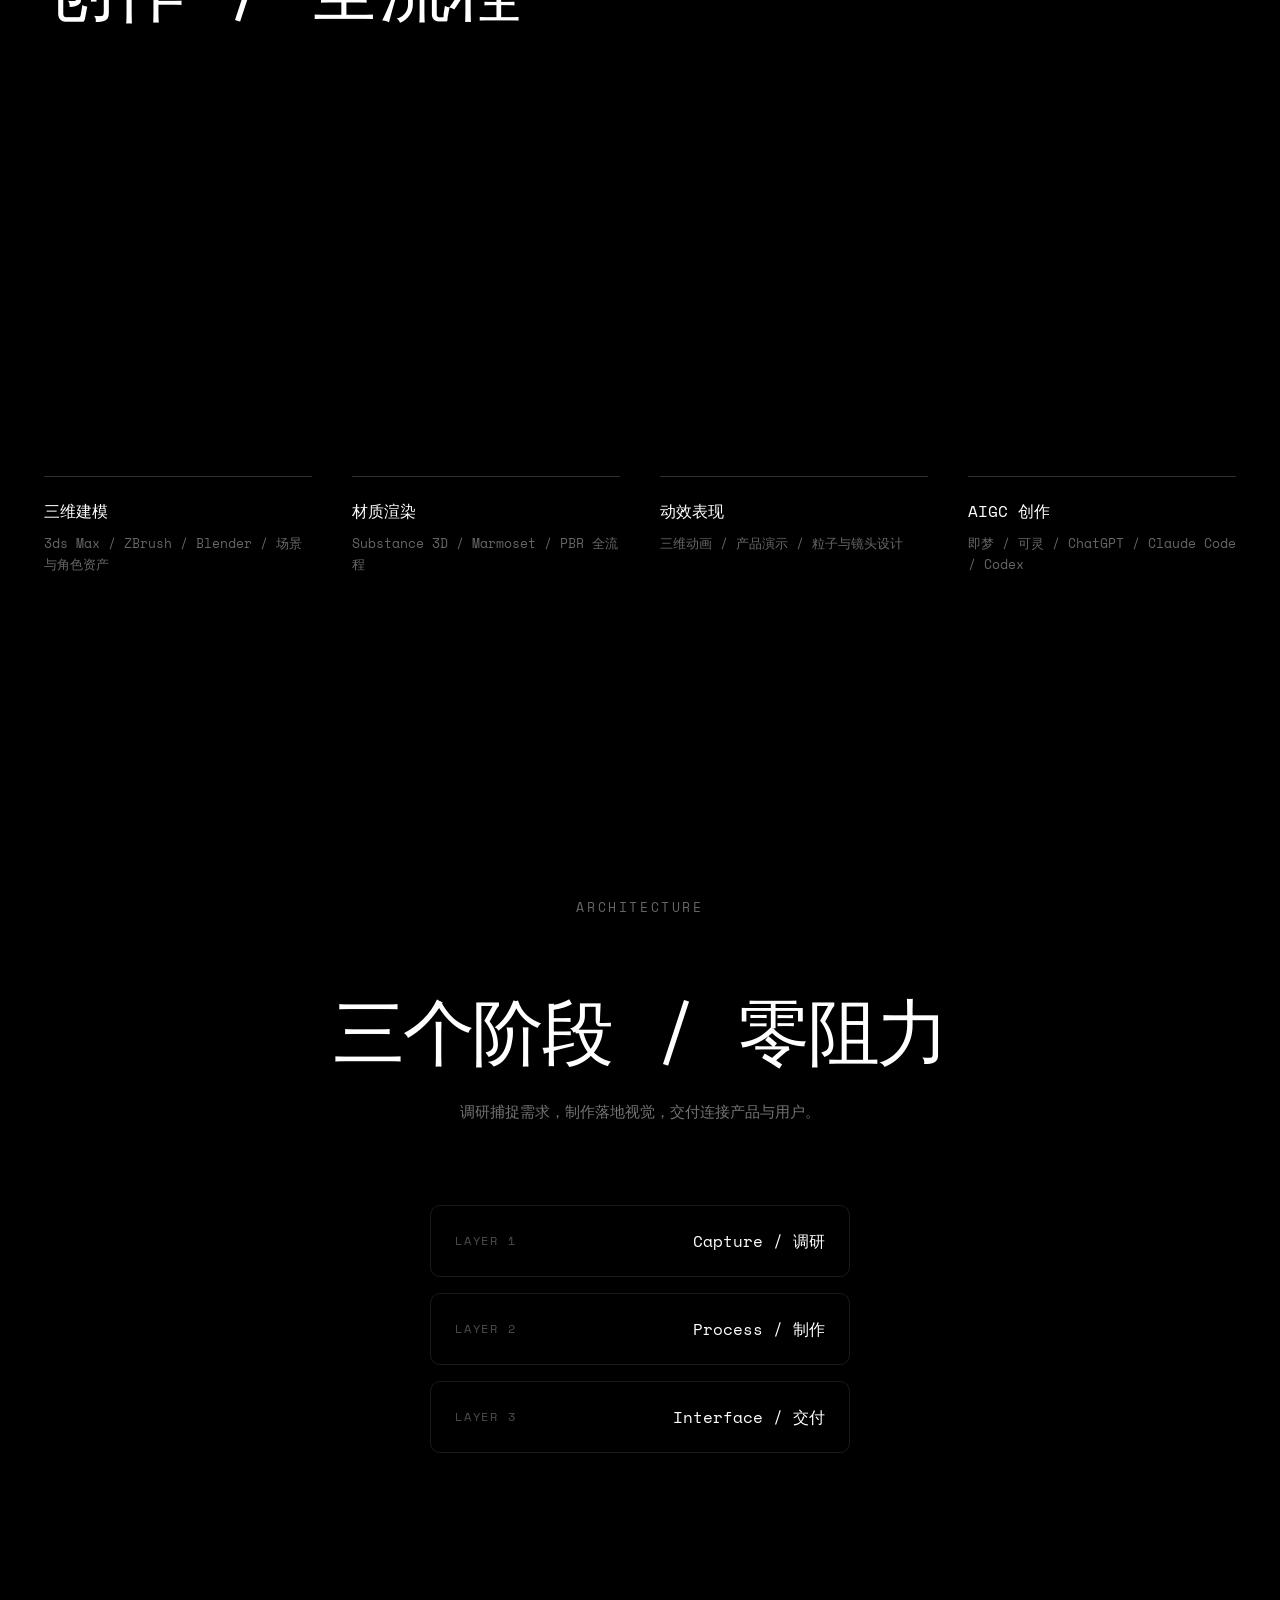
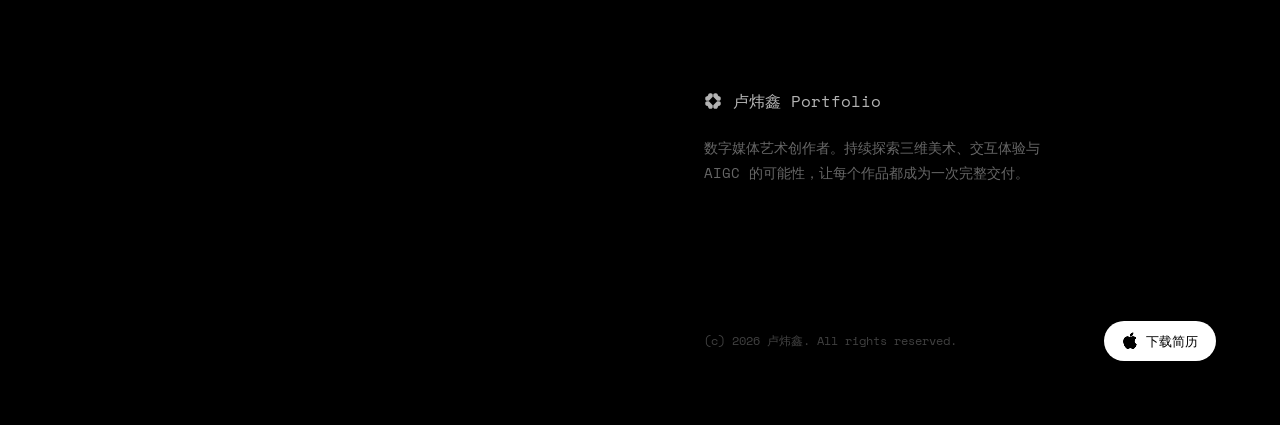
==== commit 7daa0c92: "AI视频作品调整：特事局 第一季 第一集移至首位" ====
--- a/index.html
+++ b/index.html
@@ -159,7 +159,7 @@
   </footer>
 </div>
 
-<script src="js/site.js?v=3"></script>
+<script src="js/site.js?v=4"></script>
 <script src="js/synapse.js"></script>
 </body>
 </html>
